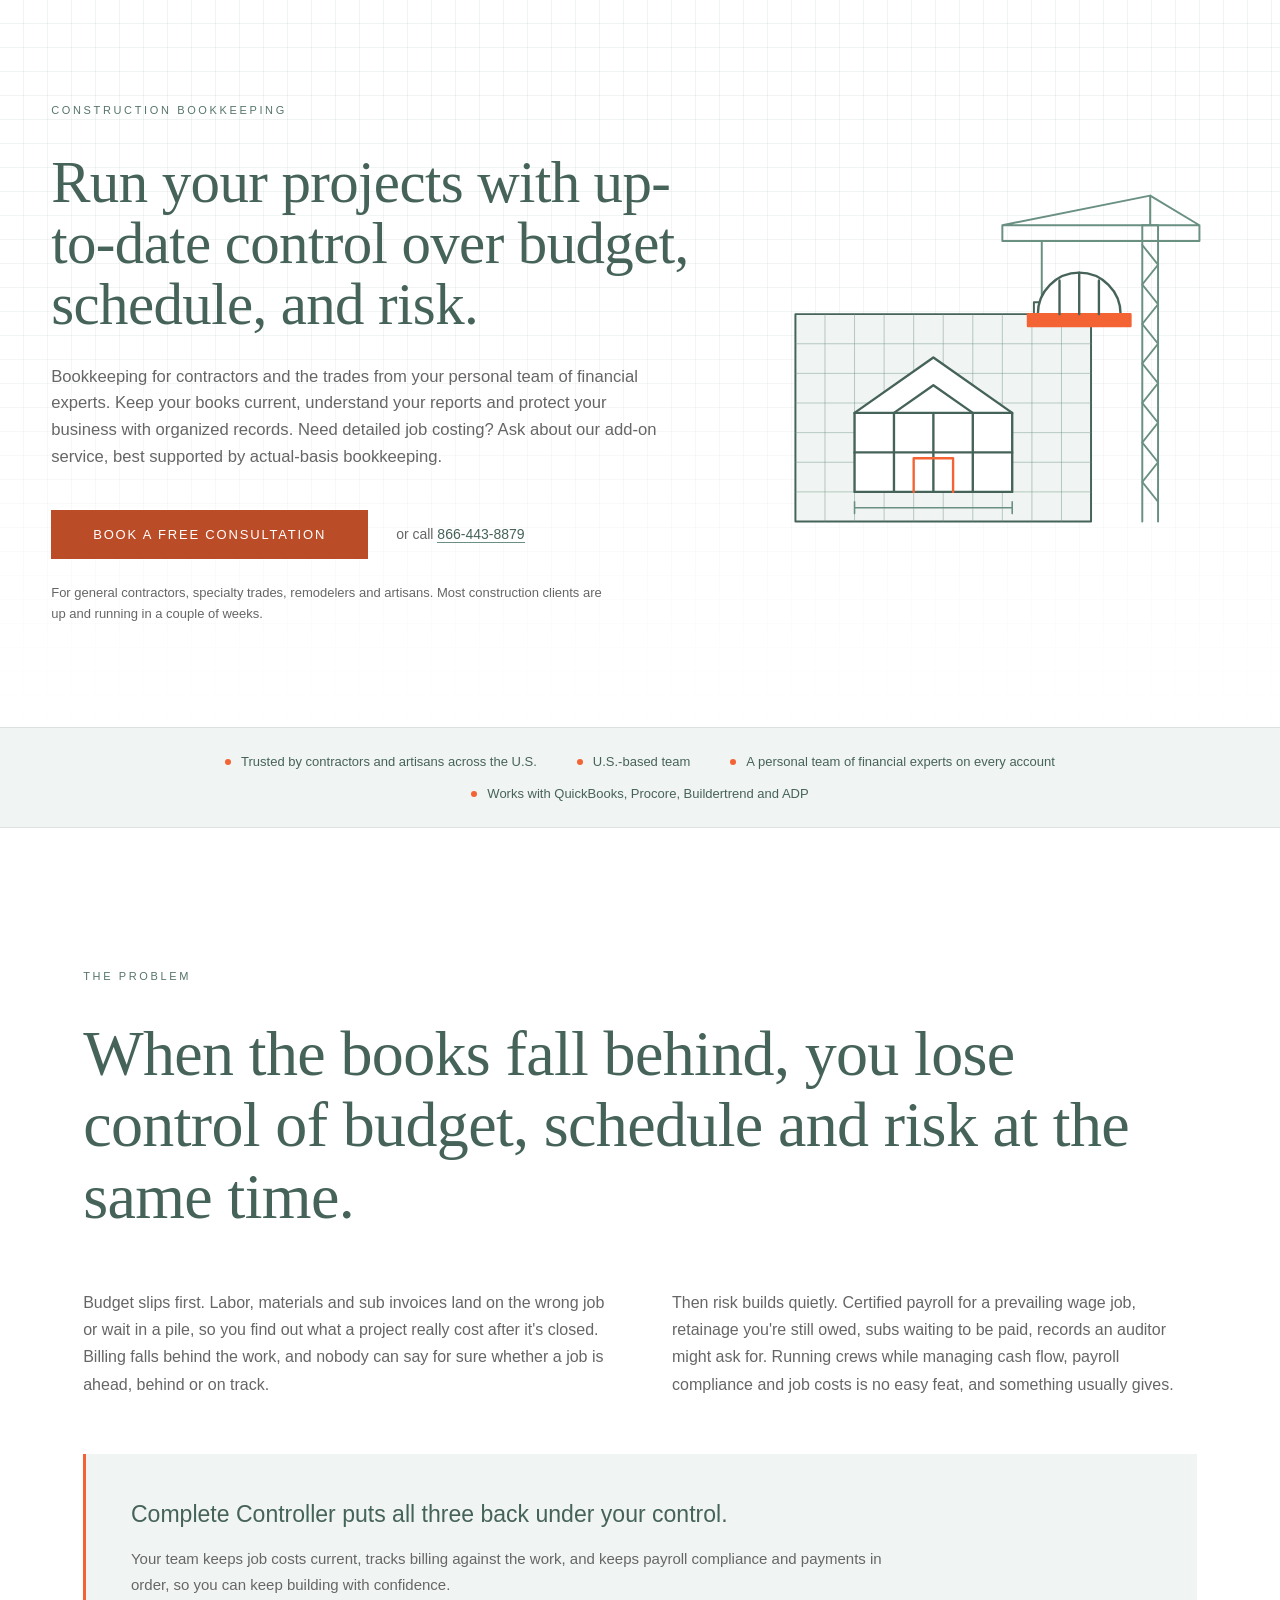
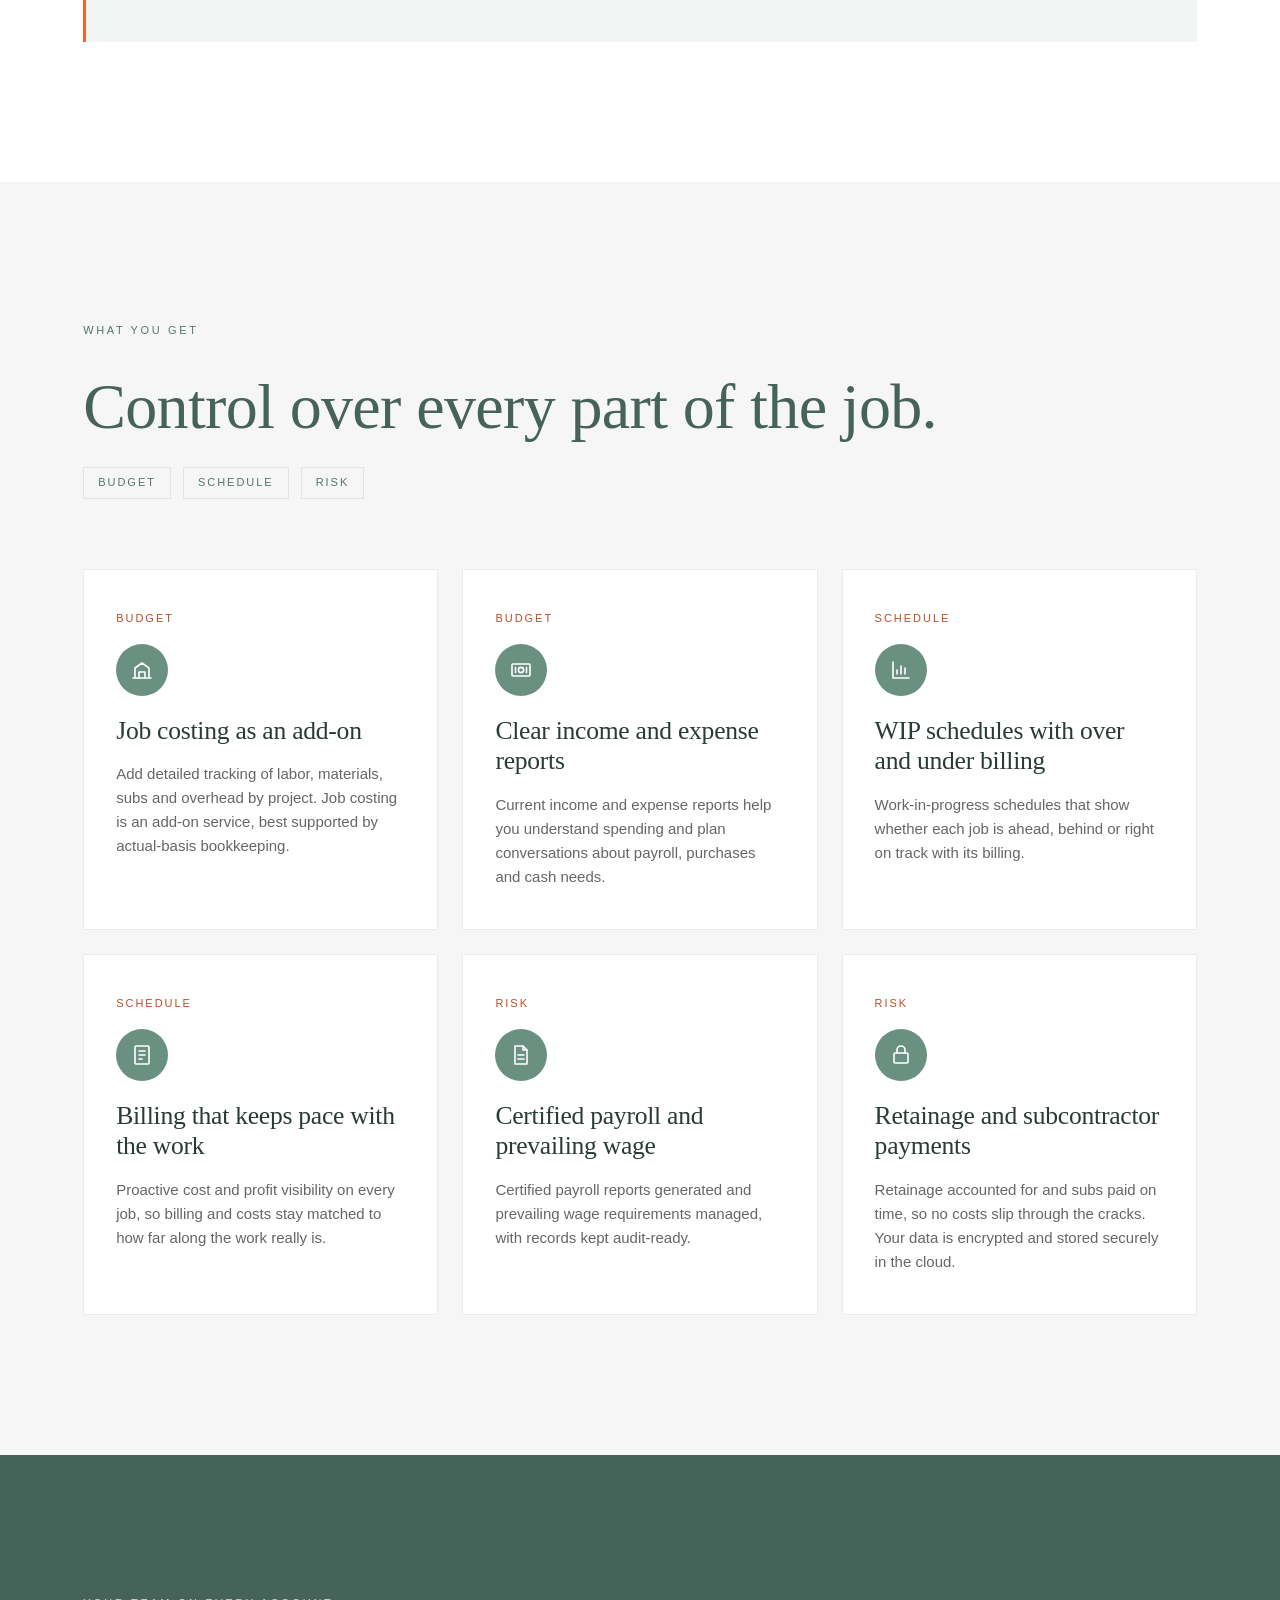
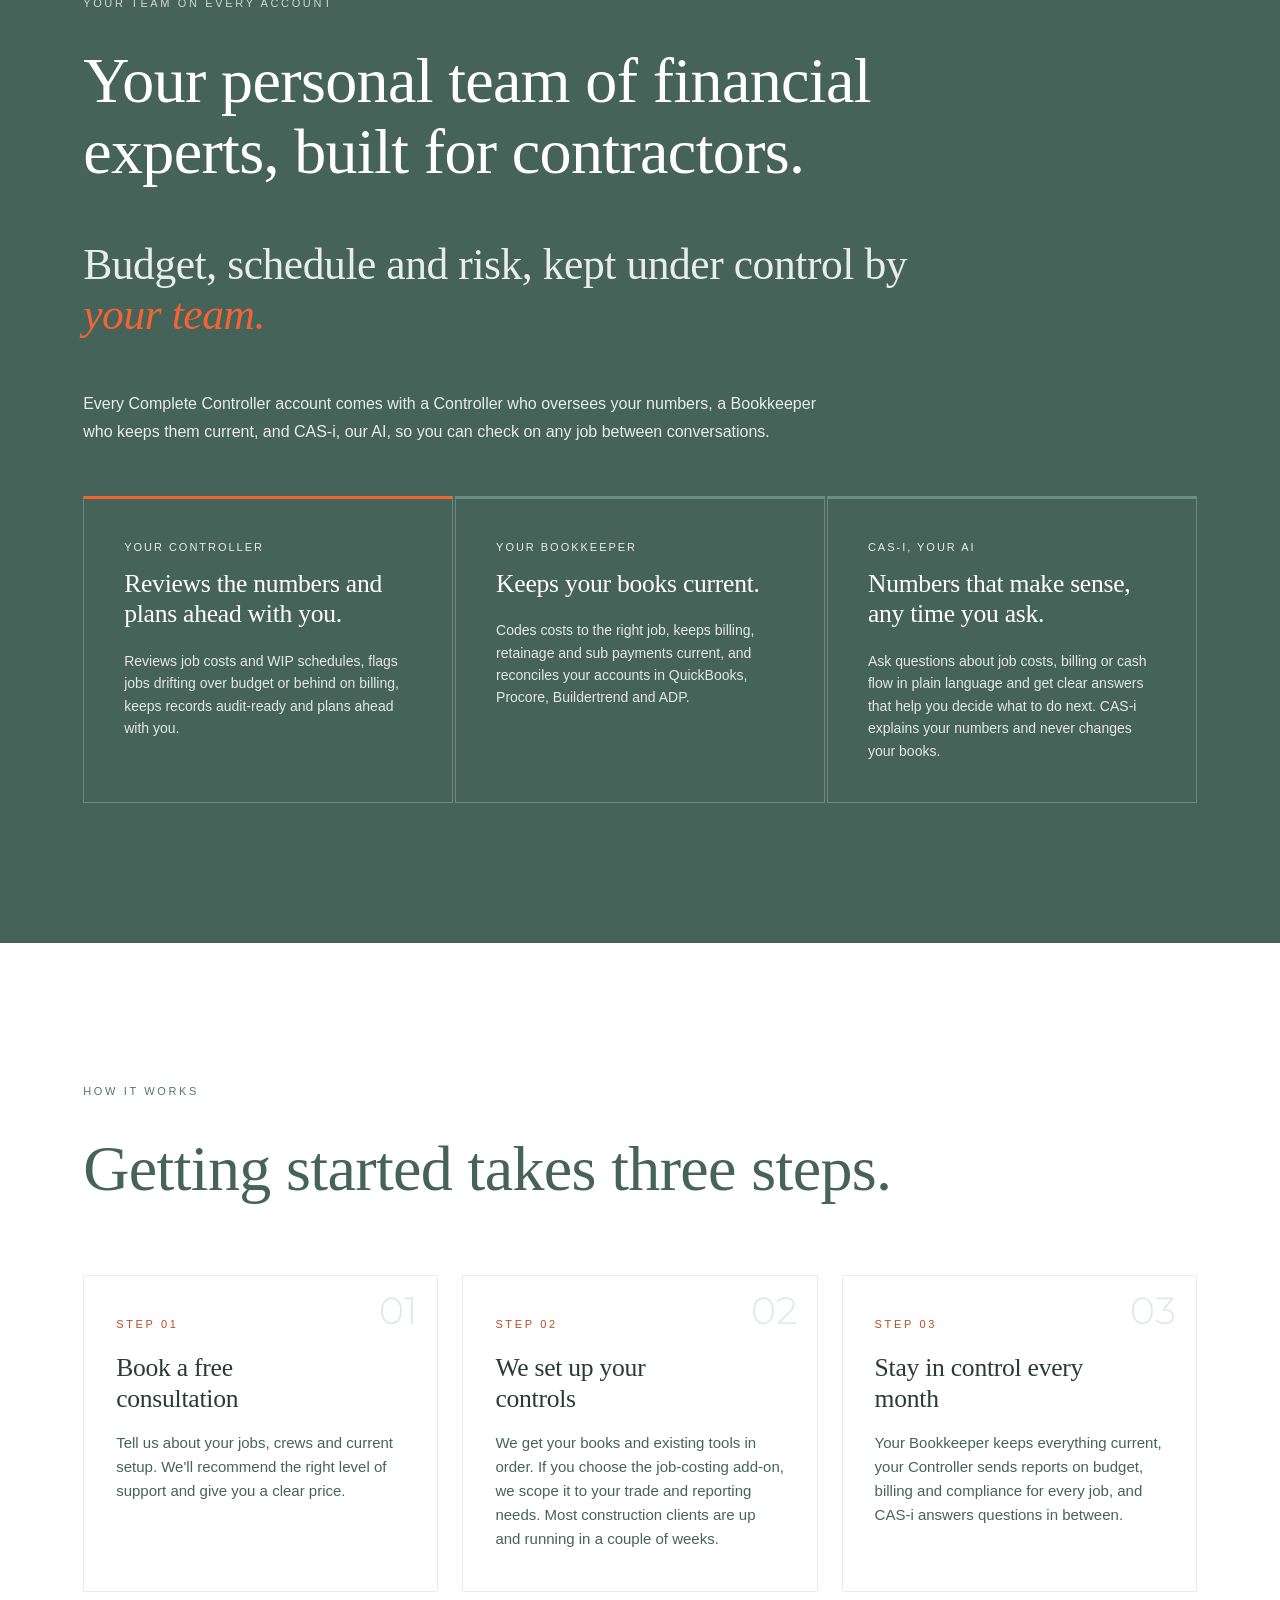
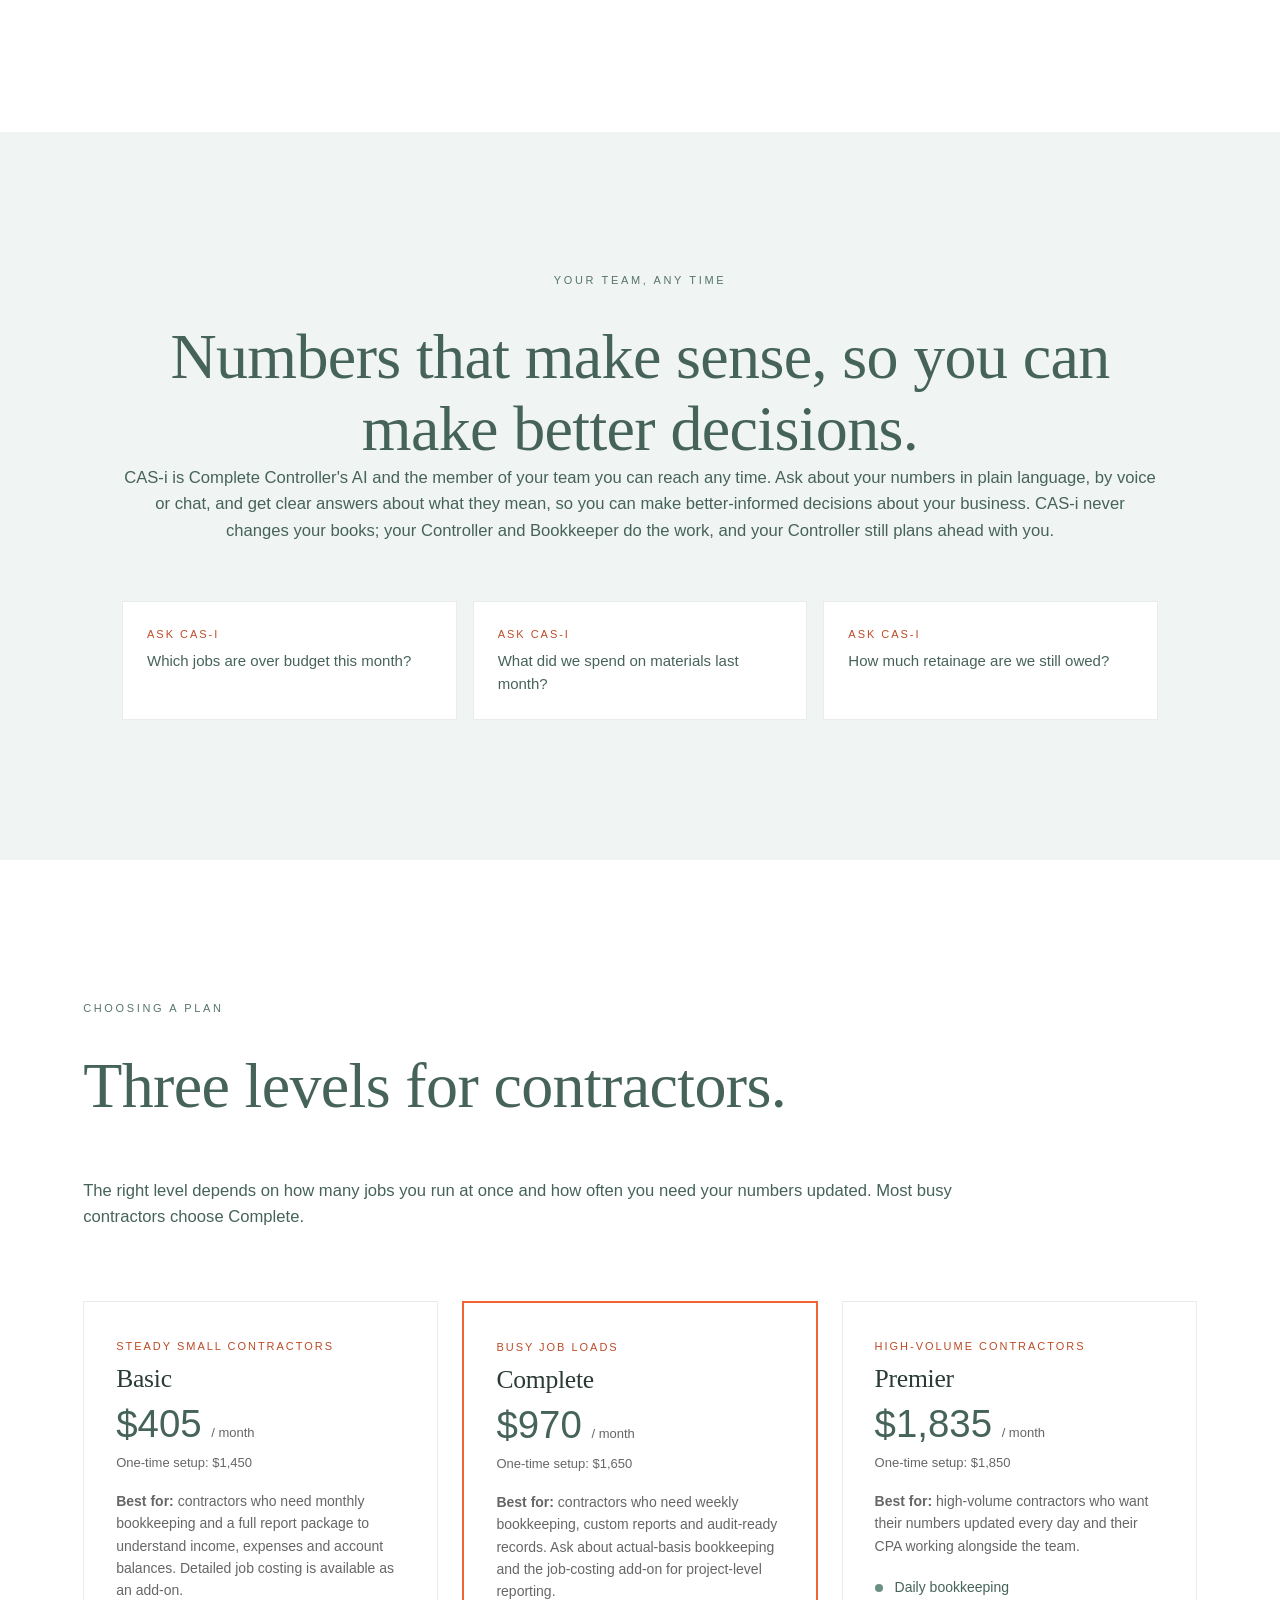
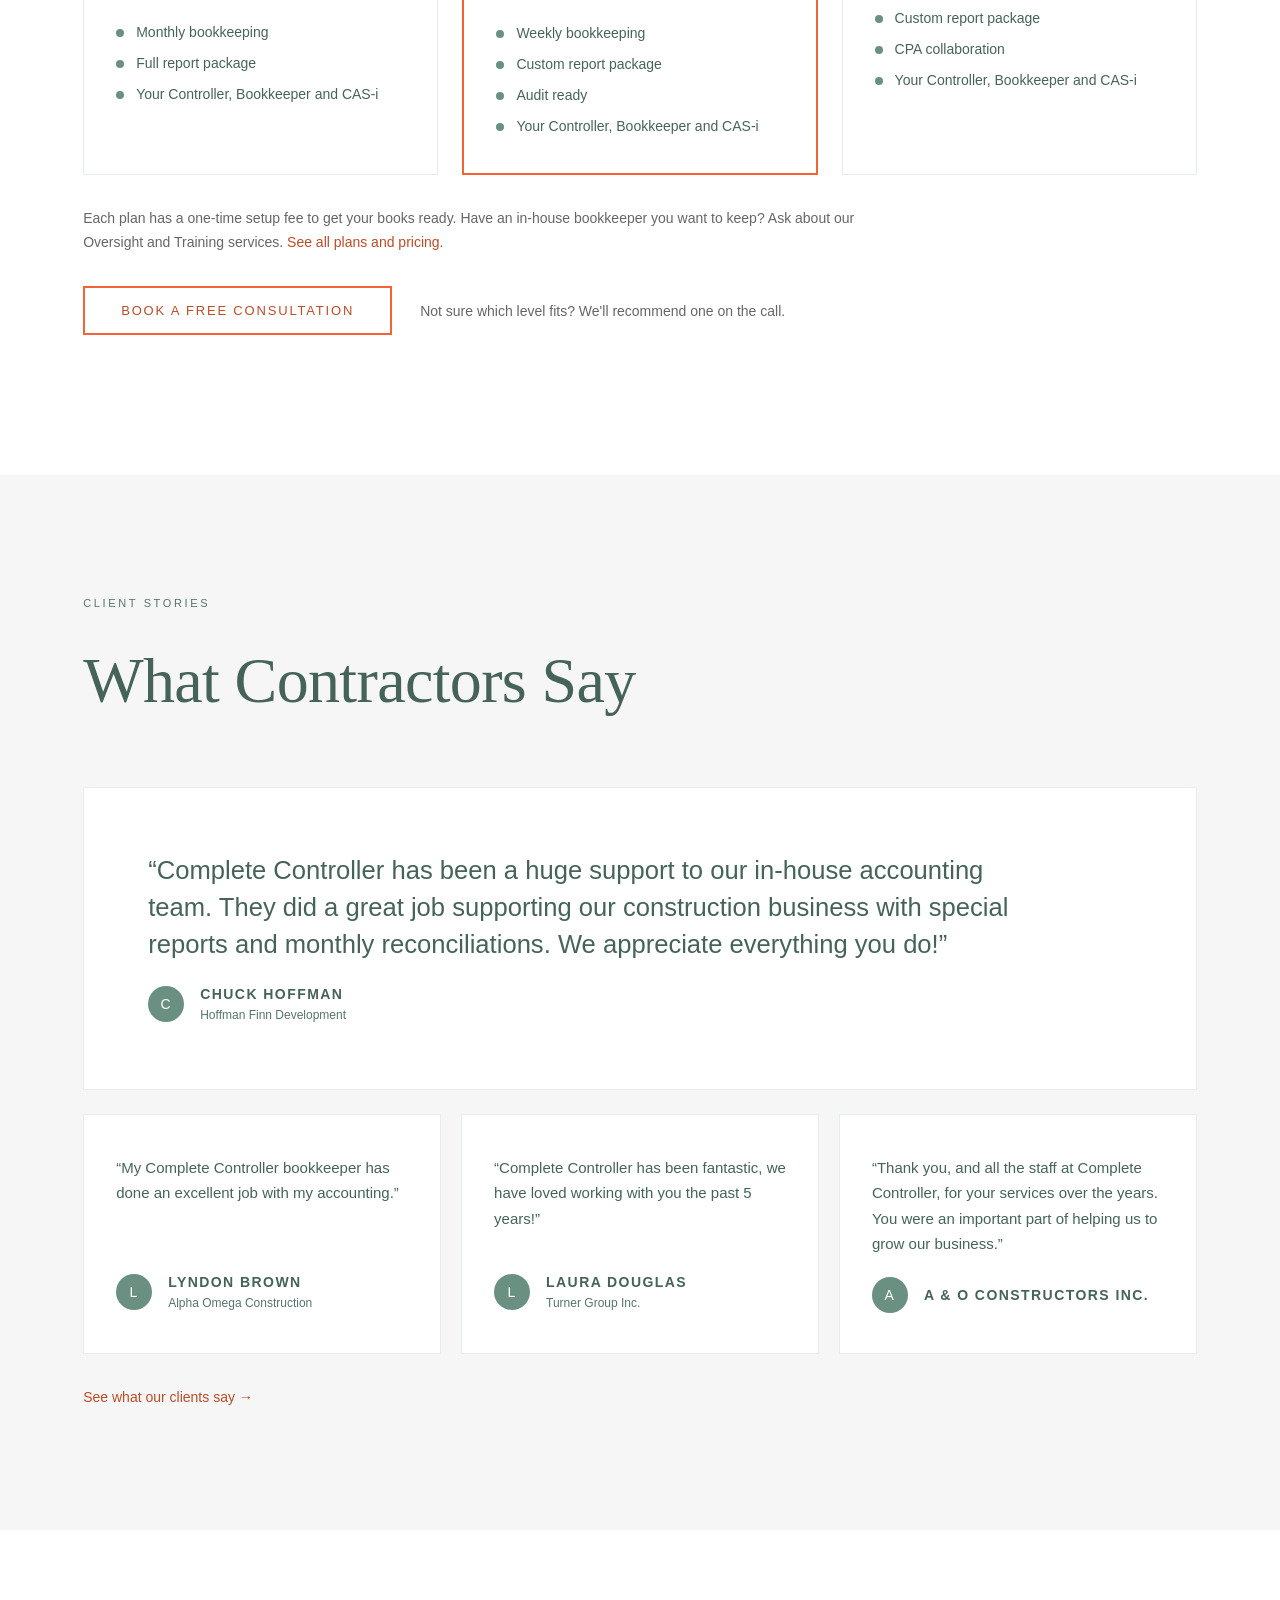
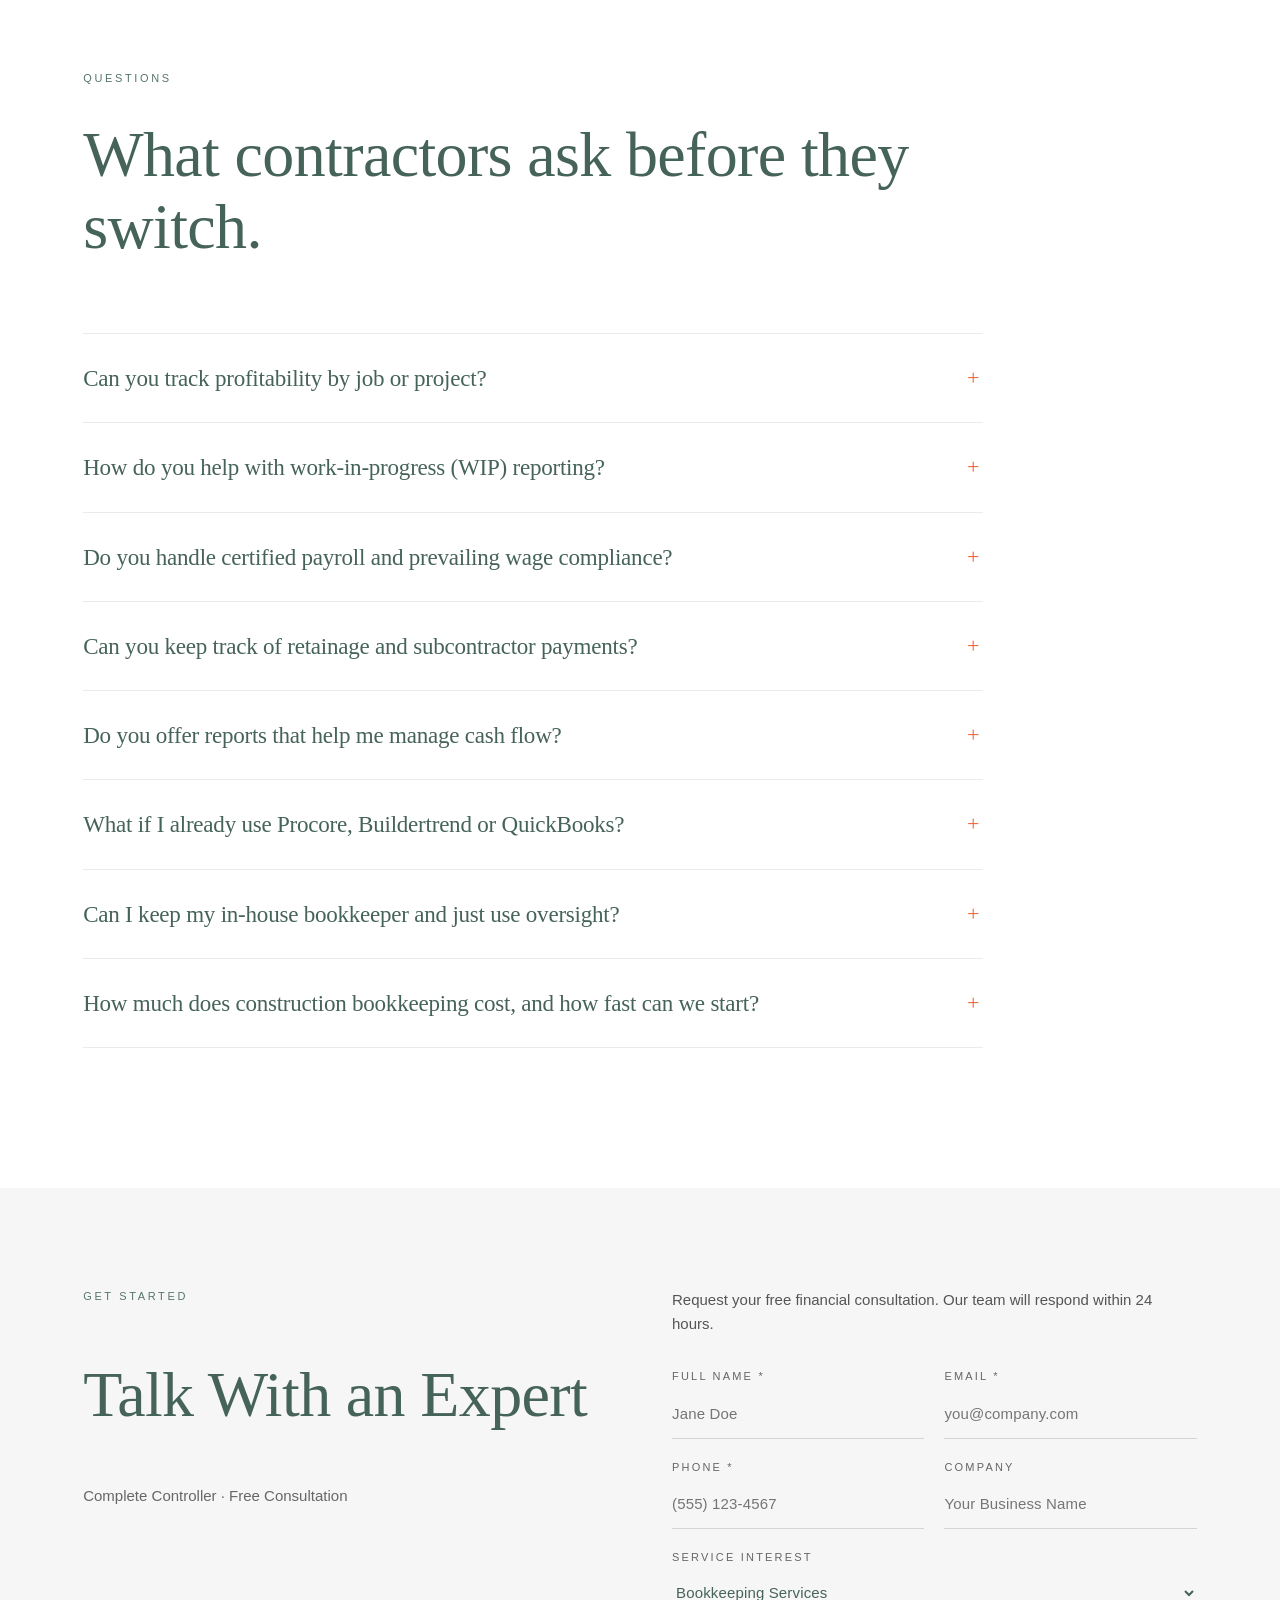
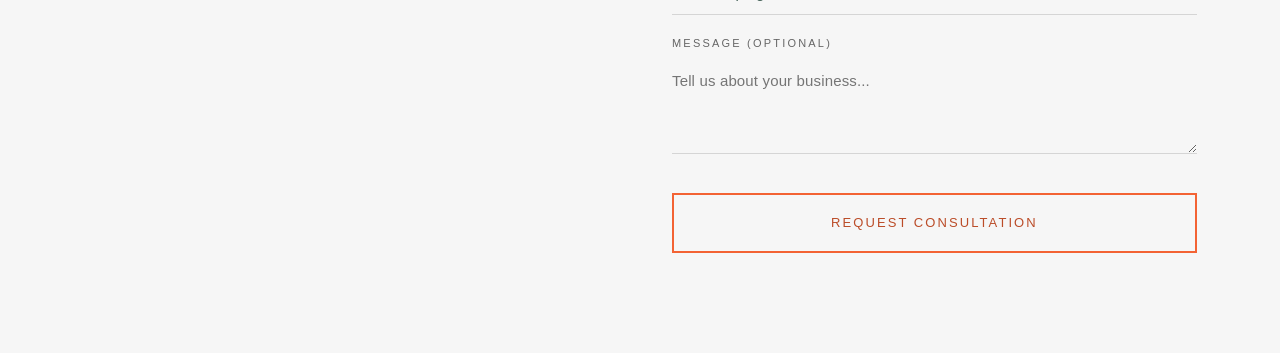
==== html/index.html @ 479eac04 "Add HTML and WordPress delivery options" ====
<!doctype html>
<html lang="en">
<head>
<meta charset="utf-8">
<meta name="viewport" content="width=device-width, initial-scale=1">
<title>Construction | Complete Controller</title>
<meta name="description" content="Complete Controller — Construction.">
<link rel="stylesheet" href="assets/css/page.css">
<style>body{margin:0}</style>
</head>
<body>
<main id="cc-html-cc-landing-construction" class="cc-static-page wp-site-blocks">
<div class="wp-block-group is-layout-flow wp-block-group-is-layout-flow cc-starter-page cc-starter-page--industry cc-starter-page--construction">

<section class="wp-block-group is-layout-flow wp-block-group-is-layout-flow cc-hero-ledger">

<div class="wp-block-group is-layout-flow wp-block-group-is-layout-flow cc-hero-ledger__inner">

<div class="wp-block-group is-layout-flow wp-block-group-is-layout-flow cc-hero-ledger__copy">

<p class="cc-eyebrow">Construction Bookkeeping</p>


<h1 class="wp-block-heading has-h-1-font-size">Run your projects with up-to-date control over budget, schedule, and risk.</h1>


<p class="cc-lead">Bookkeeping for contractors and the trades from your personal team of financial experts. Keep your books current, understand your reports and protect your business with organized records. Need detailed job costing? Ask about our add-on service, best supported by actual-basis bookkeeping.</p>


<div class="wp-block-group is-layout-flow wp-block-group-is-layout-flow cc-hero-ledger__actions">

<div class="wp-block-buttons cc-actions">

<div class="wp-block-button cc-btn"><a class="wp-block-button__link wp-element-button" href="#consultation">Book a free consultation</a></div>

</div>


<p class="cc-hero-ledger__call">or call <a href="tel:+18664438879">866-443-8879</a></p>

</div>


<p class="cc-hero-ledger__trust">For general contractors, specialty trades, remodelers and artisans. Most construction clients are up and running in a couple of weeks.</p>

</div>


<figure class="wp-block-image size-full cc-hero-ledger__art"><img src="assets/images/industry-construction.svg" alt=""/></figure>

</div>

</section>


<section class="wp-block-group is-layout-flow wp-block-group-is-layout-flow cc-ind-trust">

<div class="wp-block-group is-layout-flow wp-block-group-is-layout-flow cc-ind-trust__list">

<p>Trusted by contractors and artisans across the U.S.</p>


<p>U.S.-based team</p>


<p>A personal team of financial experts on every account</p>


<p>Works with QuickBooks, Procore, Buildertrend and ADP</p>

</div>

</section>


<section class="wp-block-group is-layout-flow wp-block-group-is-layout-flow cc-section cc-ind-problem has-white-background-color has-background">

<div class="wp-block-group is-layout-flow wp-block-group-is-layout-flow cc-container">

<p class="cc-eyebrow">The Problem</p>


<h2 class="wp-block-heading has-h-2-font-size">When the books fall behind, you lose control of budget, schedule and risk at the same time.</h2>


<div class="wp-block-group is-layout-flow wp-block-group-is-layout-flow cc-ind-problem__cols">

<p>Budget slips first. Labor, materials and sub invoices land on the wrong job or wait in a pile, so you find out what a project really cost after it&#039;s closed. Billing falls behind the work, and nobody can say for sure whether a job is ahead, behind or on track.</p>


<p>Then risk builds quietly. Certified payroll for a prevailing wage job, retainage you&#039;re still owed, subs waiting to be paid, records an auditor might ask for. Running crews while managing cash flow, payroll compliance and job costs is no easy feat, and something usually gives.</p>

</div>


<div class="wp-block-group is-layout-flow wp-block-group-is-layout-flow cc-ind-callout">

<p class="cc-ind-callout__lead">Complete Controller puts all three back under your control.</p>


<p>Your team keeps job costs current, tracks billing against the work, and keeps payroll compliance and payments in order, so you can keep building with confidence.</p>

</div>

</div>

</section>


<section class="wp-block-group is-layout-flow wp-block-group-is-layout-flow cc-section cc-ind-features has-cc-light-background-color has-background">

<div class="wp-block-group is-layout-flow wp-block-group-is-layout-flow cc-container">

<div class="wp-block-group is-layout-flow wp-block-group-is-layout-flow cc-section-head cc-measure">

<p class="cc-eyebrow">What You Get</p>


<h2 class="wp-block-heading has-h-2-font-size">Control over every part of the job.</h2>


<div class="wp-block-group is-layout-flow wp-block-group-is-layout-flow cc-ind-pillars">

<p>Budget</p>


<p>Schedule</p>


<p>Risk</p>

</div>

</div>


<div class="wp-block-group is-layout-flow wp-block-group-is-layout-flow cc-ind-features__grid">

<div class="wp-block-group is-layout-flow wp-block-group-is-layout-flow cc-card">

<p class="cc-ind-tag">Budget</p>


<span class="cc-card__icon cc-card__icon--round"><svg viewBox="0 0 24 24" aria-hidden="true" focusable="false"><path d="M3 20h18M5 20V10l7-5 7 5v10"/><path d="M9 20v-6h6v6"/></svg></span>


<h3 class="wp-block-heading has-card-sm-font-size">Job costing as an add-on</h3>


<p>Add detailed tracking of labor, materials, subs and overhead by project. Job costing is an add-on service, best supported by actual-basis bookkeeping.</p>

</div>


<div class="wp-block-group is-layout-flow wp-block-group-is-layout-flow cc-card">

<p class="cc-ind-tag">Budget</p>


<span class="cc-card__icon cc-card__icon--round"><svg viewBox="0 0 24 24" aria-hidden="true" focusable="false"><rect x="3" y="6" width="18" height="12" rx="1"/><circle cx="12" cy="12" r="2.6"/><path d="M6.5 9.5v5M17.5 9.5v5"/></svg></span>


<h3 class="wp-block-heading has-card-sm-font-size">Clear income and expense reports</h3>


<p>Current income and expense reports help you understand spending and plan conversations about payroll, purchases and cash needs.</p>

</div>


<div class="wp-block-group is-layout-flow wp-block-group-is-layout-flow cc-card">

<p class="cc-ind-tag">Schedule</p>


<span class="cc-card__icon cc-card__icon--round"><svg viewBox="0 0 24 24" aria-hidden="true" focusable="false"><path d="M4 20V4M4 20h16"/><path d="M8 16v-4M12 16V8M16 16v-6"/></svg></span>


<h3 class="wp-block-heading has-card-sm-font-size">WIP schedules with over and under billing</h3>


<p>Work-in-progress schedules that show whether each job is ahead, behind or right on track with its billing.</p>

</div>


<div class="wp-block-group is-layout-flow wp-block-group-is-layout-flow cc-card">

<p class="cc-ind-tag">Schedule</p>


<span class="cc-card__icon cc-card__icon--round"><svg viewBox="0 0 24 24" aria-hidden="true" focusable="false"><rect x="5" y="3" width="14" height="18" rx="1"/><path d="M9 8h6M9 12h6M9 16h3"/></svg></span>


<h3 class="wp-block-heading has-card-sm-font-size">Billing that keeps pace with the work</h3>


<p>Proactive cost and profit visibility on every job, so billing and costs stay matched to how far along the work really is.</p>

</div>


<div class="wp-block-group is-layout-flow wp-block-group-is-layout-flow cc-card">

<p class="cc-ind-tag">Risk</p>


<span class="cc-card__icon cc-card__icon--round"><svg viewBox="0 0 24 24" aria-hidden="true" focusable="false"><path d="M6 3h8l4 4v14H6z"/><path d="M14 3v4h4M9 12h6M9 16h6"/></svg></span>


<h3 class="wp-block-heading has-card-sm-font-size">Certified payroll and prevailing wage</h3>


<p>Certified payroll reports generated and prevailing wage requirements managed, with records kept audit-ready.</p>

</div>


<div class="wp-block-group is-layout-flow wp-block-group-is-layout-flow cc-card">

<p class="cc-ind-tag">Risk</p>


<span class="cc-card__icon cc-card__icon--round"><svg viewBox="0 0 24 24" aria-hidden="true" focusable="false"><rect x="5" y="10" width="14" height="10" rx="1"/><path d="M8 10V7a4 4 0 0 1 8 0v3"/></svg></span>


<h3 class="wp-block-heading has-card-sm-font-size">Retainage and subcontractor payments</h3>


<p>Retainage accounted for and subs paid on time, so no costs slip through the cracks. Your data is encrypted and stored securely in the cloud.</p>

</div>

</div>

</div>

</section>


<section class="wp-block-group is-layout-flow wp-block-group-is-layout-flow cc-section cc-section--dark cc-ind-team has-cc-dark-background-color has-background">

<div class="wp-block-group is-layout-flow wp-block-group-is-layout-flow cc-container">

<div class="wp-block-group is-layout-flow wp-block-group-is-layout-flow cc-section-head cc-measure">

<p class="cc-eyebrow">Your Team on Every Account</p>


<h2 class="wp-block-heading has-h-2-font-size">Your personal team of financial experts, built for contractors.</h2>

</div>


<p class="cc-ind-statement">Budget, schedule and risk, kept under control by <em class="cc-accent">your team.</em></p>


<p class="cc-ind-team__intro">Every Complete Controller account comes with a Controller who oversees your numbers, a Bookkeeper who keeps them current, and CAS-i, our AI, so you can check on any job between conversations.</p>


<div class="wp-block-group is-layout-flow wp-block-group-is-layout-flow cc-ind-tiles cc-grid--hairline">

<div class="wp-block-group is-layout-flow wp-block-group-is-layout-flow cc-tile">

<p class="cc-tile__meta">Your Controller</p>


<h3 class="wp-block-heading has-card-sm-font-size">Reviews the numbers and plans ahead with you.</h3>


<p>Reviews job costs and WIP schedules, flags jobs drifting over budget or behind on billing, keeps records audit-ready and plans ahead with you.</p>

</div>


<div class="wp-block-group is-layout-flow wp-block-group-is-layout-flow cc-tile">

<p class="cc-tile__meta">Your Bookkeeper</p>


<h3 class="wp-block-heading has-card-sm-font-size">Keeps your books current.</h3>


<p>Codes costs to the right job, keeps billing, retainage and sub payments current, and reconciles your accounts in QuickBooks, Procore, Buildertrend and ADP.</p>

</div>


<div class="wp-block-group is-layout-flow wp-block-group-is-layout-flow cc-tile">

<p class="cc-tile__meta">CAS-i, Your AI</p>


<h3 class="wp-block-heading has-card-sm-font-size">Numbers that make sense, any time you ask.</h3>


<p>Ask questions about job costs, billing or cash flow in plain language and get clear answers that help you decide what to do next. CAS-i explains your numbers and never changes your books.</p>

</div>

</div>

</div>

</section>


<section class="wp-block-group is-layout-flow wp-block-group-is-layout-flow cc-section cc-how has-white-background-color has-background">

<div class="wp-block-group is-layout-flow wp-block-group-is-layout-flow cc-container">

<div class="wp-block-group is-layout-flow wp-block-group-is-layout-flow cc-section-head cc-measure">

<p class="cc-eyebrow">How It Works</p>


<h2 class="wp-block-heading has-h-2-font-size">Getting started takes three steps.</h2>

</div>


<div class="wp-block-group is-layout-flow wp-block-group-is-layout-flow cc-grid cc-grid--3">

<div class="wp-block-group is-layout-flow wp-block-group-is-layout-flow cc-step">

<p class="cc-step__num" aria-hidden="true">01</p>


<p class="cc-step__label">Step 01</p>


<h3 class="wp-block-heading has-card-sm-font-size">Book a free consultation</h3>


<p>Tell us about your jobs, crews and current setup. We&#039;ll recommend the right level of support and give you a clear price.</p>

</div>


<div class="wp-block-group is-layout-flow wp-block-group-is-layout-flow cc-step">

<p class="cc-step__num" aria-hidden="true">02</p>


<p class="cc-step__label">Step 02</p>


<h3 class="wp-block-heading has-card-sm-font-size">We set up your controls</h3>


<p>We get your books and existing tools in order. If you choose the job-costing add-on, we scope it to your trade and reporting needs. Most construction clients are up and running in a couple of weeks.</p>

</div>


<div class="wp-block-group is-layout-flow wp-block-group-is-layout-flow cc-step">

<p class="cc-step__num" aria-hidden="true">03</p>


<p class="cc-step__label">Step 03</p>


<h3 class="wp-block-heading has-card-sm-font-size">Stay in control every month</h3>


<p>Your Bookkeeper keeps everything current, your Controller sends reports on budget, billing and compliance for every job, and CAS-i answers questions in between.</p>

</div>

</div>

</div>

</section>


<section class="wp-block-group is-layout-flow wp-block-group-is-layout-flow cc-section cc-ind-casi has-cc-tint-background-color has-background">

<div class="wp-block-group is-layout-flow wp-block-group-is-layout-flow cc-container cc-center cc-measure--wide">

<p class="cc-eyebrow">Your Team, Any Time</p>


<h2 class="wp-block-heading has-h-2-font-size">Numbers that make sense, so you can make better decisions.</h2>


<p class="cc-lead">CAS-i is Complete Controller&#039;s AI and the member of your team you can reach any time. Ask about your numbers in plain language, by voice or chat, and get clear answers about what they mean, so you can make better-informed decisions about your business. CAS-i never changes your books; your Controller and Bookkeeper do the work, and your Controller still plans ahead with you.</p>


<div class="wp-block-group is-layout-flow wp-block-group-is-layout-flow cc-ind-casi__asks">

<div class="wp-block-group is-layout-flow wp-block-group-is-layout-flow cc-ind-ask">

<p class="cc-ind-ask__label">Ask CAS-i</p>


<p>Which jobs are over budget this month?</p>

</div>


<div class="wp-block-group is-layout-flow wp-block-group-is-layout-flow cc-ind-ask">

<p class="cc-ind-ask__label">Ask CAS-i</p>


<p>What did we spend on materials last month?</p>

</div>


<div class="wp-block-group is-layout-flow wp-block-group-is-layout-flow cc-ind-ask">

<p class="cc-ind-ask__label">Ask CAS-i</p>


<p>How much retainage are we still owed?</p>

</div>

</div>

</div>

</section>


<section id="plans" class="wp-block-group is-layout-flow wp-block-group-is-layout-flow cc-section cc-ind-plans-section has-white-background-color has-background">

<div class="wp-block-group is-layout-flow wp-block-group-is-layout-flow cc-container">

<div class="wp-block-group is-layout-flow wp-block-group-is-layout-flow cc-section-head cc-measure">

<p class="cc-eyebrow">Choosing a Plan</p>


<h2 class="wp-block-heading has-h-2-font-size">Three levels for contractors.</h2>


<p class="cc-lead">The right level depends on how many jobs you run at once and how often you need your numbers updated. Most busy contractors choose Complete.</p>

</div>


<div class="wp-block-group is-layout-flow wp-block-group-is-layout-flow cc-ind-plans">

<div class="wp-block-group is-layout-flow wp-block-group-is-layout-flow cc-ind-plan">

<p class="cc-ind-tag">Steady small contractors</p>


<h3 class="wp-block-heading has-card-sm-font-size">Basic</h3>


<p class="cc-ind-plan__price">$405<small> / month</small></p>


<p class="cc-ind-plan__setup">One-time setup: $1,450</p>


<p class="cc-ind-plan__fit"><strong>Best for:</strong> contractors who need monthly bookkeeping and a full report package to understand income, expenses and account balances. Detailed job costing is available as an add-on.</p>


<ul class="wp-block-list">

<li>Monthly bookkeeping</li>


<li>Full report package</li>


<li>Your Controller, Bookkeeper and CAS-i</li>

</ul>

</div>


<div class="wp-block-group is-layout-flow wp-block-group-is-layout-flow cc-ind-plan cc-ind-plan--pick">

<p class="cc-ind-tag">Busy job loads</p>


<h3 class="wp-block-heading has-card-sm-font-size">Complete</h3>


<p class="cc-ind-plan__price">$970<small> / month</small></p>


<p class="cc-ind-plan__setup">One-time setup: $1,650</p>


<p class="cc-ind-plan__fit"><strong>Best for:</strong> contractors who need weekly bookkeeping, custom reports and audit-ready records. Ask about actual-basis bookkeeping and the job-costing add-on for project-level reporting.</p>


<ul class="wp-block-list">

<li>Weekly bookkeeping</li>


<li>Custom report package</li>


<li>Audit ready</li>


<li>Your Controller, Bookkeeper and CAS-i</li>

</ul>

</div>


<div class="wp-block-group is-layout-flow wp-block-group-is-layout-flow cc-ind-plan">

<p class="cc-ind-tag">High-volume contractors</p>


<h3 class="wp-block-heading has-card-sm-font-size">Premier</h3>


<p class="cc-ind-plan__price">$1,835<small> / month</small></p>


<p class="cc-ind-plan__setup">One-time setup: $1,850</p>


<p class="cc-ind-plan__fit"><strong>Best for:</strong> high-volume contractors who want their numbers updated every day and their CPA working alongside the team.</p>


<ul class="wp-block-list">

<li>Daily bookkeeping</li>


<li>Custom report package</li>


<li>CPA collaboration</li>


<li>Your Controller, Bookkeeper and CAS-i</li>

</ul>

</div>

</div>


<p class="cc-ind-plan-note">Each plan has a one-time setup fee to get your books ready. Have an in-house bookkeeper you want to keep? Ask about our Oversight and Training services. <a href="https://www.completecontroller.com/pricing-sign-up/">See all plans and pricing</a>.</p>


<div class="wp-block-group is-layout-flow wp-block-group-is-layout-flow cc-ind-plan-cta">

<div class="wp-block-buttons cc-actions">

<div class="wp-block-button cc-btn cc-btn--outline"><a class="wp-block-button__link wp-element-button" href="#consultation">Book a free consultation</a></div>

</div>


<p>Not sure which level fits? We&#039;ll recommend one on the call.</p>

</div>

</div>

</section>


<section class="wp-block-group is-layout-flow wp-block-group-is-layout-flow cc-section cc-section--tight cc-ind-quotes has-cc-light-background-color has-background">

<div class="wp-block-group is-layout-flow wp-block-group-is-layout-flow cc-container">

<div class="wp-block-group is-layout-flow wp-block-group-is-layout-flow cc-section-head cc-measure">

<p class="cc-eyebrow">Client Stories</p>


<h2 class="wp-block-heading has-h-2-font-size">What Contractors Say</h2>

</div>


<div class="wp-block-group is-layout-flow wp-block-group-is-layout-flow cc-quote cc-quote--featured">

<p class="cc-quote__text">“Complete Controller has been a huge support to our in-house accounting team. They did a great job supporting our construction business with special reports and monthly reconciliations. We appreciate everything you do!”</p>


<p class="cc-quote__author"><span class="cc-quote__avatar" aria-hidden="true">C</span><span><strong>Chuck Hoffman</strong><small>Hoffman Finn Development</small></span></p>

</div>


<div class="wp-block-group is-layout-flow wp-block-group-is-layout-flow cc-grid cc-grid--quotes">

<div class="wp-block-group is-layout-flow wp-block-group-is-layout-flow cc-quote">

<p class="cc-quote__text">“My Complete Controller bookkeeper has done an excellent job with my accounting.”</p>


<p class="cc-quote__author"><span class="cc-quote__avatar" aria-hidden="true">L</span><span><strong>Lyndon Brown</strong><small>Alpha Omega Construction</small></span></p>

</div>


<div class="wp-block-group is-layout-flow wp-block-group-is-layout-flow cc-quote">

<p class="cc-quote__text">“Complete Controller has been fantastic, we have loved working with you the past 5 years!”</p>


<p class="cc-quote__author"><span class="cc-quote__avatar" aria-hidden="true">L</span><span><strong>Laura Douglas</strong><small>Turner Group Inc.</small></span></p>

</div>


<div class="wp-block-group is-layout-flow wp-block-group-is-layout-flow cc-quote">

<p class="cc-quote__text">“Thank you, and all the staff at Complete Controller, for your services over the years. You were an important part of helping us to grow our business.”</p>


<p class="cc-quote__author"><span class="cc-quote__avatar" aria-hidden="true">A</span><span><strong>A &amp; O Constructors Inc.</strong></span></p>

</div>

</div>


<p class="cc-ind-plan-note"><a href="https://www.completecontroller.com/reputation-clients/">See what our clients say →</a></p>

</div>

</section>


<section class="wp-block-group is-layout-flow wp-block-group-is-layout-flow cc-section cc-ind-faq has-white-background-color has-background">

<div class="wp-block-group is-layout-flow wp-block-group-is-layout-flow cc-container">

<div class="wp-block-group is-layout-flow wp-block-group-is-layout-flow cc-measure">

<div class="wp-block-group is-layout-flow wp-block-group-is-layout-flow cc-section-head cc-measure">

<p class="cc-eyebrow">Questions</p>


<h2 class="wp-block-heading has-h-2-font-size">What contractors ask before they switch.</h2>

</div>


<div class="wp-block-group is-layout-flow wp-block-group-is-layout-flow cc-faq">

<details class="wp-block-details cc-faq__item"><summary>Can you track profitability by job or project?</summary>

<p>Yes. Detailed job costing is available as an add-on, best supported by actual-basis bookkeeping. We scope labor, materials, subs and overhead tracking to your projects and quote it separately from base bookkeeping.</p>

</details>


<details class="wp-block-details cc-faq__item"><summary>How do you help with work-in-progress (WIP) reporting?</summary>

<p>We create WIP schedules that track over and under billing, so you can see whether each job is ahead, behind or right on track.</p>

</details>


<details class="wp-block-details cc-faq__item"><summary>Do you handle certified payroll and prevailing wage compliance?</summary>

<p>Yes. We generate certified payroll reports, manage prevailing wage requirements and keep your records audit-ready.</p>

</details>


<details class="wp-block-details cc-faq__item"><summary>Can you keep track of retainage and subcontractor payments?</summary>

<p>Yes. We make sure retainage is accounted for, subs are paid on time and no costs slip through the cracks.</p>

</details>


<details class="wp-block-details cc-faq__item"><summary>Do you offer reports that help me manage cash flow?</summary>

<p>Yes. Your income and expense reports give you current financial information to discuss with your Controller when planning cash needs.</p>

</details>


<details class="wp-block-details cc-faq__item"><summary>What if I already use Procore, Buildertrend or QuickBooks?</summary>

<p>That works. We work with all three, plus ADP, so your financial data stays in step with the systems you already use.</p>

</details>


<details class="wp-block-details cc-faq__item"><summary>Can I keep my in-house bookkeeper and just use oversight?</summary>

<p>Yes. Many construction companies use our Oversight and Training services. We review your QuickBooks, catch errors and give you year-end clarity.</p>

</details>


<details class="wp-block-details cc-faq__item"><summary>How much does construction bookkeeping cost, and how fast can we start?</summary>

<p>Most contractors fit Basic at $405 a month or Complete at $970 a month, plus a one-time setup fee. Most construction clients are up and running in a couple of weeks.</p>

</details>

</div>

</div>

</div>

</section>


<section id="consultation" class="wp-block-group is-layout-flow wp-block-group-is-layout-flow cc-section cc-consultation has-cc-light-background-color has-background">
	
	<div class="wp-block-group is-layout-flow wp-block-group-is-layout-flow cc-container">
		
		<div class="wp-block-group is-layout-flow wp-block-group-is-layout-flow cc-grid cc-grid--prose cc-reveal">

			
			<div class="wp-block-group">
				
				<p class="cc-eyebrow">Get Started</p>
				

				
				<h2 class="wp-block-heading has-h-2-font-size">Talk With an Expert</h2>
				

				
				<p class="cc-body" style="margin-top:32px">Complete Controller · Free Consultation</p>
				
			</div>
			

			
			<div class="wp-block-group is-layout-flow wp-block-group-is-layout-flow cc-form">
				
				<p class="cc-body">Request your free financial consultation. Our team will respond within 24 hours.</p>
				

				
				<form class="cc-consultation-form" data-cc-consultation novalidate>
					<div class="cc-form-response" role="status" aria-live="polite" hidden></div>
					<div class="cc-form-row">
						<label><span>Full name *</span><input type="text" name="name" placeholder="Jane Doe" autocomplete="name" required></label>
						<label><span>Email *</span><input type="email" name="email" placeholder="you@company.com" autocomplete="email" required></label>
					</div>
					<div class="cc-form-row">
						<label><span>Phone *</span><input type="tel" name="phone" placeholder="(555) 123-4567" autocomplete="tel" required></label>
						<label><span>Company</span><input type="text" name="company" placeholder="Your Business Name" autocomplete="organization"></label>
					</div>
					<label><span>Service interest</span><select name="serviceType"><option>Bookkeeping Services</option><option>Document Storage</option><option>Worker's Comp Insurance</option><option>Payroll Services</option><option>Turnkey CAS department</option></select></label>
					<label><span>Message (optional)</span><textarea name="message" rows="3" placeholder="Tell us about your business..."></textarea></label>
					<button type="submit">Request Consultation</button>
				</form>
				
			</div>
			

		</div>
		
	</div>
	
</section>


<script type="application/ld+json">{"@context":"https://schema.org","@type":"FAQPage","mainEntity":[{"@type":"Question","name":"Can you track profitability by job or project?","acceptedAnswer":{"@type":"Answer","text":"Yes. Detailed job costing is available as an add-on, best supported by actual-basis bookkeeping. We scope labor, materials, subs and overhead tracking to your projects and quote it separately from base bookkeeping."}},{"@type":"Question","name":"How do you help with work-in-progress (WIP) reporting?","acceptedAnswer":{"@type":"Answer","text":"We create WIP schedules that track over and under billing, so you can see whether each job is ahead, behind or right on track."}},{"@type":"Question","name":"Do you handle certified payroll and prevailing wage compliance?","acceptedAnswer":{"@type":"Answer","text":"Yes. We generate certified payroll reports, manage prevailing wage requirements and keep your records audit-ready."}},{"@type":"Question","name":"Can you keep track of retainage and subcontractor payments?","acceptedAnswer":{"@type":"Answer","text":"Yes. We make sure retainage is accounted for, subs are paid on time and no costs slip through the cracks."}},{"@type":"Question","name":"Do you offer reports that help me manage cash flow?","acceptedAnswer":{"@type":"Answer","text":"Yes. Your income and expense reports give you current financial information to discuss with your Controller when planning cash needs."}},{"@type":"Question","name":"What if I already use Procore, Buildertrend or QuickBooks?","acceptedAnswer":{"@type":"Answer","text":"That works. We work with all three, plus ADP, so your financial data stays in step with the systems you already use."}},{"@type":"Question","name":"Can I keep my in-house bookkeeper and just use oversight?","acceptedAnswer":{"@type":"Answer","text":"Yes. Many construction companies use our Oversight and Training services. We review your QuickBooks, catch errors and give you year-end clarity."}},{"@type":"Question","name":"How much does construction bookkeeping cost, and how fast can we start?","acceptedAnswer":{"@type":"Answer","text":"Most contractors fit Basic at $405 a month or Complete at $970 a month, plus a one-time setup fee. Most construction clients are up and running in a couple of weeks."}}]}</script>

</div>
</main>
<script src="assets/js/page.js" defer></script>
</body>
</html>
---- html/assets/css/page.css ----
#cc-html-cc-landing-construction :where(.is-layout-flow) > * { margin-block-start:0; margin-block-end:0; }
/* WordPress global styles reset the browser's default body margin. */
#cc-html-cc-landing-construction { margin: 0; }
#cc-html-cc-landing-construction *,
#cc-html-cc-landing-construction *::before,
#cc-html-cc-landing-construction *::after { box-sizing: border-box; }
@font-face{font-family:"Montserrat";font-weight:100 900;font-style:normal;font-display:swap;src:url("../fonts/montserrat-var.woff2") format("woff2")}
@font-face{font-family:"Cormorant Garamond";font-weight:300 700;font-style:normal;font-display:swap;src:url("../fonts/cormorant-var.woff2") format("woff2")}
@font-face{font-family:"Cormorant Garamond";font-weight:300 700;font-style:italic;font-display:swap;src:url("../fonts/cormorant-var-italic.woff2") format("woff2")}
#cc-html-cc-landing-construction {
--wp--preset--color--white: #ffffff;
--wp--preset--color--cc-light: #f6f6f6;
--wp--preset--color--cc-tint: #f0f4f2;
--wp--preset--color--cc-dark: #466359;
--wp--preset--color--cc-deep: #2a3b35;
--wp--preset--color--cc-sage: #6a9082;
--wp--preset--color--cc-sage-ada: #567569;
--wp--preset--color--cc-orange: #f36334;
--wp--preset--color--cc-orange-ada: #bb4c28;
--wp--preset--color--cc-muted: #666666;
--wp--preset--color--cc-faint: #767676;
--wp--preset--color--cc-hairline: #e5e7eb;
--wp--preset--font-size--eyebrow: 11px;
--wp--preset--font-size--btn-sm: 12px;
--wp--preset--font-size--btn: 13px;
--wp--preset--font-size--body: 15px;
--wp--preset--font-size--body-lg: clamp(14px, 1.1vw, 17px);
--wp--preset--font-size--lead: clamp(16px, 1.3vw, 18.72px);
--wp--preset--font-size--quote: clamp(24px, 2.22vw, 32px);
--wp--preset--font-size--card-sm: 22px;
--wp--preset--font-size--card: clamp(20px, 1.8vw, 26px);
--wp--preset--font-size--h2-feature: clamp(32px, 3.05vw, 44px);
--wp--preset--font-size--h2: clamp(32px, 4.5vw, 56px);
--wp--preset--font-size--h2-lg: clamp(36px, 4.45vw, 64px);
--wp--preset--font-size--h1: clamp(36px, 5.5vw, 80px);
--wp--preset--font-size--display: clamp(36px, 7vw, 96px);
--wp--preset--font-family--montserrat: Montserrat, "Helvetica Neue", Helvetica, Arial, sans-serif;
--wp--preset--font-family--cormorant: "Cormorant Garamond", "Times New Roman", Georgia, serif;
--wp--preset--font-family--helvetica: "Helvetica Neue", Helvetica, Arial, sans-serif;
--wp--preset--spacing--10: 2px;
--wp--preset--spacing--20: 4px;
--wp--preset--spacing--30: 8px;
--wp--preset--spacing--40: 12px;
--wp--preset--spacing--50: 16px;
--wp--preset--spacing--60: 20px;
--wp--preset--spacing--70: 24px;
--wp--preset--spacing--80: 32px;
--wp--preset--spacing--90: 40px;
--wp--preset--spacing--100: 48px;
--wp--preset--spacing--110: 56px;
--wp--preset--spacing--120: 64px;
--wp--preset--spacing--130: clamp(48px, 5.5vw, 80px);
--wp--preset--spacing--140: clamp(64px, 8.3vw, 120px);
--wp--preset--spacing--150: clamp(72px, 9.7vw, 140px);
}
#cc-html-cc-landing-construction .has-white-color {color:var(--wp--preset--color--white) !important}
#cc-html-cc-landing-construction .has-white-background-color {background-color:var(--wp--preset--color--white) !important}
#cc-html-cc-landing-construction .has-cc-light-color {color:var(--wp--preset--color--cc-light) !important}
#cc-html-cc-landing-construction .has-cc-light-background-color {background-color:var(--wp--preset--color--cc-light) !important}
#cc-html-cc-landing-construction .has-cc-tint-color {color:var(--wp--preset--color--cc-tint) !important}
#cc-html-cc-landing-construction .has-cc-tint-background-color {background-color:var(--wp--preset--color--cc-tint) !important}
#cc-html-cc-landing-construction .has-cc-dark-color {color:var(--wp--preset--color--cc-dark) !important}
#cc-html-cc-landing-construction .has-cc-dark-background-color {background-color:var(--wp--preset--color--cc-dark) !important}
#cc-html-cc-landing-construction .has-cc-deep-color {color:var(--wp--preset--color--cc-deep) !important}
#cc-html-cc-landing-construction .has-cc-deep-background-color {background-color:var(--wp--preset--color--cc-deep) !important}
#cc-html-cc-landing-construction .has-cc-sage-color {color:var(--wp--preset--color--cc-sage) !important}
#cc-html-cc-landing-construction .has-cc-sage-background-color {background-color:var(--wp--preset--color--cc-sage) !important}
#cc-html-cc-landing-construction .has-cc-sage-ada-color {color:var(--wp--preset--color--cc-sage-ada) !important}
#cc-html-cc-landing-construction .has-cc-sage-ada-background-color {background-color:var(--wp--preset--color--cc-sage-ada) !important}
#cc-html-cc-landing-construction .has-cc-orange-color {color:var(--wp--preset--color--cc-orange) !important}
#cc-html-cc-landing-construction .has-cc-orange-background-color {background-color:var(--wp--preset--color--cc-orange) !important}
#cc-html-cc-landing-construction .has-cc-orange-ada-color {color:var(--wp--preset--color--cc-orange-ada) !important}
#cc-html-cc-landing-construction .has-cc-orange-ada-background-color {background-color:var(--wp--preset--color--cc-orange-ada) !important}
#cc-html-cc-landing-construction .has-cc-muted-color {color:var(--wp--preset--color--cc-muted) !important}
#cc-html-cc-landing-construction .has-cc-muted-background-color {background-color:var(--wp--preset--color--cc-muted) !important}
#cc-html-cc-landing-construction .has-cc-faint-color {color:var(--wp--preset--color--cc-faint) !important}
#cc-html-cc-landing-construction .has-cc-faint-background-color {background-color:var(--wp--preset--color--cc-faint) !important}
#cc-html-cc-landing-construction .has-cc-hairline-color {color:var(--wp--preset--color--cc-hairline) !important}
#cc-html-cc-landing-construction .has-cc-hairline-background-color {background-color:var(--wp--preset--color--cc-hairline) !important}
#cc-html-cc-landing-construction .has-eyebrow-font-size {font-size:var(--wp--preset--font-size--eyebrow) !important}
#cc-html-cc-landing-construction .has-btn-sm-font-size {font-size:var(--wp--preset--font-size--btn-sm) !important}
#cc-html-cc-landing-construction .has-btn-font-size {font-size:var(--wp--preset--font-size--btn) !important}
#cc-html-cc-landing-construction .has-body-font-size {font-size:var(--wp--preset--font-size--body) !important}
#cc-html-cc-landing-construction .has-body-lg-font-size {font-size:var(--wp--preset--font-size--body-lg) !important}
#cc-html-cc-landing-construction .has-lead-font-size {font-size:var(--wp--preset--font-size--lead) !important}
#cc-html-cc-landing-construction .has-quote-font-size {font-size:var(--wp--preset--font-size--quote) !important}
#cc-html-cc-landing-construction .has-card-sm-font-size {font-size:var(--wp--preset--font-size--card-sm) !important}
#cc-html-cc-landing-construction .has-card-font-size {font-size:var(--wp--preset--font-size--card) !important}
#cc-html-cc-landing-construction .has-h-2-feature-font-size {font-size:var(--wp--preset--font-size--h2-feature) !important}
#cc-html-cc-landing-construction .has-h-2-font-size {font-size:var(--wp--preset--font-size--h2) !important}
#cc-html-cc-landing-construction .has-h-2-lg-font-size {font-size:var(--wp--preset--font-size--h2-lg) !important}
#cc-html-cc-landing-construction .has-h-1-font-size {font-size:var(--wp--preset--font-size--h1) !important}
#cc-html-cc-landing-construction .has-display-font-size {font-size:var(--wp--preset--font-size--display) !important}
#cc-html-cc-landing-construction .has-montserrat-font-family {font-family:var(--wp--preset--font-family--montserrat) !important}
#cc-html-cc-landing-construction .has-cormorant-font-family {font-family:var(--wp--preset--font-family--cormorant) !important}
#cc-html-cc-landing-construction .has-helvetica-font-family {font-family:var(--wp--preset--font-family--helvetica) !important}
#cc-html-cc-landing-construction {font-family:var(--wp--preset--font-family--helvetica);font-size:var(--wp--preset--font-size--body);font-weight:400;line-height:1.6;color:var(--wp--preset--color--cc-dark);background-color:var(--wp--preset--color--white);padding-top:0;padding-right:0;padding-bottom:0;padding-left:0}
#cc-html-cc-landing-construction h1,
#cc-html-cc-landing-construction h2,
#cc-html-cc-landing-construction h3,
#cc-html-cc-landing-construction h4,
#cc-html-cc-landing-construction h5,
#cc-html-cc-landing-construction h6 {font-family:var(--wp--preset--font-family--montserrat);font-weight:300;color:var(--wp--preset--color--cc-dark)}
#cc-html-cc-landing-construction h1 {font-size:var(--wp--preset--font-size--h1);font-weight:400;line-height:1.05;letter-spacing:-0.02em}
#cc-html-cc-landing-construction h2 {font-size:var(--wp--preset--font-size--h2);font-weight:300;line-height:1.2;letter-spacing:-0.01em}
#cc-html-cc-landing-construction h3 {font-size:var(--wp--preset--font-size--card);font-weight:300;line-height:1.25;letter-spacing:-0.02em;color:var(--wp--preset--color--cc-deep)}
#cc-html-cc-landing-construction h4 {font-size:var(--wp--preset--font-size--card-sm);font-weight:500;line-height:1.3;letter-spacing:-0.01em}
#cc-html-cc-landing-construction h5 {font-family:var(--wp--preset--font-family--helvetica);font-size:var(--wp--preset--font-size--btn);font-weight:500;line-height:1.6;letter-spacing:0.14em;text-transform:uppercase}
#cc-html-cc-landing-construction h6 {font-family:var(--wp--preset--font-family--helvetica);font-size:var(--wp--preset--font-size--eyebrow);font-weight:500;line-height:1.6;letter-spacing:0.24em;text-transform:uppercase;color:var(--wp--preset--color--cc-sage)}
#cc-html-cc-landing-construction a:where(:not(.wp-element-button)) {text-decoration:none;color:var(--wp--preset--color--cc-orange-ada)}
#cc-html-cc-landing-construction .wp-element-button,
#cc-html-cc-landing-construction .wp-block-button__link {font-family:var(--wp--preset--font-family--helvetica);font-size:var(--wp--preset--font-size--btn);font-weight:500;line-height:1;letter-spacing:0.14em;text-transform:uppercase;color:var(--wp--preset--color--white);background-color:var(--wp--preset--color--cc-orange-ada);padding-top:16px;padding-right:40px;padding-bottom:16px;padding-left:40px;border-radius:0px;border-width:2px;border-style:solid;border-color:var(--wp--preset--color--cc-orange-ada)}
#cc-html-cc-landing-construction .wp-block-paragraph {line-height:1.6}
#cc-html-cc-landing-construction .wp-block-separator {color:var(--wp--preset--color--cc-hairline)}
#cc-html-cc-landing-construction .wp-block-image {border-radius:0px}
#cc-html-cc-landing-construction .wp-block-quote {font-family:var(--wp--preset--font-family--cormorant);font-size:var(--wp--preset--font-size--quote);font-weight:400}
#cc-html-cc-landing-construction :where(.is-layout-flow) > * { margin-block-start: 0; margin-block-end: 0; }
/**
 * Complete Controller Modern — component layer.
 *
 * theme.json owns tokens (colour, type scale, spacing presets). This file owns the
 * handful of component behaviours core blocks cannot express: button variants,
 * hairline tile grids, the eyebrow rule, scroll-reveal and the stat counters.
 *
 * Every measurement here was read off completecontroller.com's computed styles.
 * Changing a number changes the design — prefer editing theme.json first.
 */
#cc-html-cc-landing-construction {
	/* Section padding. The reference holds a flat 140px at every width, which is
	   disproportionate on a phone; these clamps match it at desktop and relax
	   below. The desktop ceilings were raised above the reference deliberately —
	   the client asked for more air between sections. */
	--cc-section-pad: clamp(80px, 9.72vw, 140px);
	--cc-section-pad-tight: clamp(72px, 8.33vw, 120px);
	--cc-section-pad-sm: clamp(64px, 6.67vw, 96px);

	/* Internal vertical rhythm. Measuring the reference showed its sections run
	   200–600px taller than a naive rebuild, and almost none of that is outer
	   padding — it is the space between an eyebrow, its heading, and the content
	   below. These three values are what make a section feel unhurried. */
	--cc-rhythm-eyebrow: 32px;
	--cc-rhythm-head: clamp(48px, 5.5vw, 80px);
	--cc-rhythm-block: clamp(40px, 4.4vw, 64px);

	--cc-gutter: clamp(20px, 4vw, 76px);
	--cc-max: 1400px;
	--cc-hairline: rgba(70, 99, 89, 0.12);
	--cc-ease: cubic-bezier(0.16, 1, 0.3, 1);

	/* Solid buttons fill with cc-orange-ada (#bb4c28), not brand orange (#f36334).
	   White 13px label on brand orange measures 3.16:1, below the 4.5:1 WCAG AA
	   requires at that size; the darker fill measures 5.03:1. It reads as a shade
	   of the same colour, not a different one.

	   The hex here must match theme.json's cc-orange-ada preset, which is the
	   authority — this comment previously named a colour the theme never used.

	   Brand orange is unchanged everywhere it is safe: outline button text and
	   borders, the manifesto accent, tile figures and rules. The "Brand Orange
	   CTA" style variation restores it on solid buttons if that is ever wanted. */
	--cc-btn-fill: var(--wp--preset--color--cc-orange-ada);
	--cc-btn-fill-hover: #a8431f;
}
/* ---------------------------------------------------------------- layout -- */
#cc-html-cc-landing-construction .cc-section {
	padding-block: var(--cc-section-pad);
	padding-inline: var(--cc-gutter);
}
#cc-html-cc-landing-construction .cc-section--tight { padding-block: var(--cc-section-pad-tight); }
#cc-html-cc-landing-construction .cc-section--sm { padding-block: var(--cc-section-pad-sm); }
#cc-html-cc-landing-construction .cc-section--flush-top { padding-top: 0; }
#cc-html-cc-landing-construction .cc-section--flush-bottom { padding-bottom: 0; }
/* Inner measure. Patterns nest this inside .cc-section. */
#cc-html-cc-landing-construction .cc-container {
	width: 100%;
	max-width: var(--cc-max);
	margin-inline: auto;
}
#cc-html-cc-landing-construction .cc-measure { max-width: 900px; }
#cc-html-cc-landing-construction .cc-measure--narrow { max-width: 700px; }
#cc-html-cc-landing-construction .cc-measure--wide { max-width: 1100px; }
#cc-html-cc-landing-construction .cc-center { text-align: center; margin-inline: auto; }
/* The eyebrow + heading + intro block that opens most sections. Separating it
   from the content below with one shared value is what keeps the rhythm even
   across every pattern, rather than each one carrying its own margin. */
#cc-html-cc-landing-construction .cc-section-head { margin-bottom: var(--cc-rhythm-head); }
#cc-html-cc-landing-construction .cc-section-head > :last-child { margin-bottom: 0; }
#cc-html-cc-landing-construction .cc-section-head h2 + p,
#cc-html-cc-landing-construction .cc-section-head h2 + .cc-lead { margin-top: var(--cc-rhythm-block); }
/* Trailing actions sit as far below the content as the head sits above it. */
#cc-html-cc-landing-construction .cc-section-foot { margin-top: var(--cc-rhythm-head); }
/* ------------------------------------------------------------ typography -- */
/* THE UTILITIES BELOW USE A DOUBLED CLASS SELECTOR ON PURPOSE.
 *
 * `.cc-eyebrow` alone is specificity (0,1,0) and loses to any ambient context
 * rule of the form `.cc-card p` or `.cc-hero p`, which are (0,1,1). That has
 * already caused three separate bugs: eyebrows resized inside heroes, a lead
 * paragraph rendered white-on-white, and an eyebrow blown up to body size
 * inside a card.
 *
 * Doubling the class makes them (0,2,0), so an explicitly applied utility always
 * beats an ambient context rule — which is what an author means when they add
 * the class. Guarded by tools/check-utilities.js.
 */
/* Eyebrows use cc-sage-ada (#567569), not the brand cc-sage (#6a9082).
   At 11px the brand sage measures 3.19–3.54:1 against the theme's light
   backgrounds — below the 4.5:1 WCAG AA needs for text this size. The accessible
   sage is the same hue darkened 19% and clears 4.57:1 on every light surface.
   Brand sage is still correct for large text, rules and decorative fills. */
#cc-html-cc-landing-construction .cc-eyebrow.cc-eyebrow {
	font-family: var(--wp--preset--font-family--helvetica);
	font-size: 11px;
	font-weight: 500;
	line-height: 1.6;
	letter-spacing: 0.24em;
	text-transform: uppercase;
	color: var(--wp--preset--color--cc-sage-ada);
	margin: 0 0 var(--cc-rhythm-eyebrow);
}
/* 0.75 not 0.65 — 0.65 white over #466359 is 3.84:1 and fails AA.
   The photographic hero is dark too but carries no .cc-section--dark, so it
   needs naming here or its eyebrow renders dark sage on dark green (2.33:1). */
#cc-html-cc-landing-construction .cc-section--dark .cc-eyebrow,
#cc-html-cc-landing-construction .cc-hero:not(.cc-hero--light) .cc-eyebrow { color: rgba(255, 255, 255, 0.75); }
/* The thin orange rule that sits above the manifesto pull-quote. */
#cc-html-cc-landing-construction .cc-rule::before {
	content: "";
	display: block;
	width: 1px;
	height: 110px;
	margin: 0 auto 48px;
	background: var(--wp--preset--color--cc-orange);
}
#cc-html-cc-landing-construction .cc-rule--left::before { margin-inline: 0; }
#cc-html-cc-landing-construction .cc-serif {
	font-family: var(--wp--preset--font-family--cormorant);
	font-weight: 300;
	font-size: var(--wp--preset--font-size--display);
	line-height: 1.1;
	letter-spacing: -0.02em;
}
#cc-html-cc-landing-construction .cc-serif em { font-style: italic; }
#cc-html-cc-landing-construction .cc-serif .cc-accent { color: var(--wp--preset--color--cc-orange); font-style: italic; }
#cc-html-cc-landing-construction .cc-lead.cc-lead {
	font-size: var(--wp--preset--font-size--lead);
	font-weight: 300;
	line-height: 1.6;
}
#cc-html-cc-landing-construction .cc-body.cc-body { font-size: 15px; line-height: 1.6; color: var(--wp--preset--color--cc-muted); }
/* Dark sections invert text colour for every descendant that inherits.
   The utility overrides are named explicitly: now that the utilities are (0,2,0),
   a plain `.cc-section--dark p` rule would lose to them and leave muted grey
   body copy sitting on dark green. */
#cc-html-cc-landing-construction .cc-section--dark,
#cc-html-cc-landing-construction .cc-section--dark :is(h1, h2, h3, h4, h5, h6) { color: #fff; }
#cc-html-cc-landing-construction .cc-section--dark p,
#cc-html-cc-landing-construction .cc-section--dark .cc-body.cc-body,
#cc-html-cc-landing-construction .cc-section--dark .cc-lead.cc-lead { color: rgba(255, 255, 255, 0.88); }
/* -------------------------------------------------------------- buttons -- */
/* WordPress puts a block's className on the button's WRAPPER <div>, never on
   the <a> inside it. Styling therefore has to reach the link through the
   wrapper, which is what every rule below does.

   Do NOT "fix" this by also writing cc-btn onto the <a> in pattern markup.
   core/button's save() emits exactly `wp-block-button__link wp-element-button`
   on the anchor, so any extra class there makes the stored HTML differ from the
   regenerated HTML, and Gutenberg flags the block in the editor as "Block
   contains unexpected or invalid content" with an Attempt recovery button.
   Recovery then silently strips the class, so the styling was never reliable
   either. Selecting through the wrapper keeps markup canonical AND styled.

   The child selector also matches pages saved under the old markup, where the
   <a> still carries cc-btn — those keep rendering correctly without a rebuild. */
#cc-html-cc-landing-construction .wp-block-button.cc-btn > .wp-block-button__link {
	display: inline-block;
	font-family: var(--wp--preset--font-family--helvetica);
	font-size: 13px;
	font-weight: 500;
	line-height: 1;
	letter-spacing: 0.14em;
	text-transform: uppercase;
	text-decoration: none;
	border-radius: 0;
	padding: 16px 40px;
	border: 2px solid var(--cc-btn-fill);
	background: var(--cc-btn-fill);
	color: #fff;
	transition: background-color 0.25s var(--cc-ease), color 0.25s var(--cc-ease),
		border-color 0.25s var(--cc-ease);
}
#cc-html-cc-landing-construction .wp-block-button.cc-btn > .wp-block-button__link:hover {
	background: var(--cc-btn-fill-hover);
	border-color: var(--cc-btn-fill-hover);
	color: #fff;
}
/* Outline label is text on white, so it needs the accessible orange too —
   brand orange on white is the same failing 3.16:1. The border may stay brand
   orange: a border is a UI boundary, judged at 3:1, which it clears. */
#cc-html-cc-landing-construction .wp-block-button.cc-btn--outline > .wp-block-button__link {
	background: transparent;
	color: var(--wp--preset--color--cc-orange-ada);
	border-color: var(--wp--preset--color--cc-orange);
	padding: 16px 36px;
}
#cc-html-cc-landing-construction .wp-block-button.cc-btn--outline > .wp-block-button__link:hover {
	background: var(--cc-btn-fill);
	color: #fff;
}
/* Ghost sits on dark sections and photographic heroes. */
#cc-html-cc-landing-construction .wp-block-button.cc-btn--ghost > .wp-block-button__link {
	background: transparent;
	color: rgba(255, 255, 255, 0.8);
	border: 1px solid rgba(255, 255, 255, 0.3);
}
#cc-html-cc-landing-construction .wp-block-button.cc-btn--ghost > .wp-block-button__link:hover {
	background: rgba(255, 255, 255, 0.08);
	border-color: rgba(255, 255, 255, 0.6);
	color: #fff;
}
#cc-html-cc-landing-construction .wp-block-button.cc-btn--sm > .wp-block-button__link {
	font-size: 12px;
	letter-spacing: 0.14em;
	padding: 10px 24px;
	border-width: 1px;
}
/* ---------------------------------------------------------------- cards -- */
#cc-html-cc-landing-construction .cc-card {
	display: block;
	background: #fff;
	border: 1px solid var(--cc-hairline);
	border-radius: 2px;
	padding: 40px 32px;
	height: 100%;
	text-decoration: none;
	transition: border-color 0.3s var(--cc-ease), transform 0.3s var(--cc-ease);
}
#cc-html-cc-landing-construction a.cc-card:hover { border-color: var(--wp--preset--color--cc-sage); transform: translateY(-2px); }
#cc-html-cc-landing-construction .cc-card h3,
#cc-html-cc-landing-construction .cc-card h4 { margin: 0 0 16px; }
#cc-html-cc-landing-construction .cc-card p { margin: 0; font-size: 15px; line-height: 1.6; color: var(--wp--preset--color--cc-muted); }
#cc-html-cc-landing-construction .cc-card--plain { border-color: var(--cc-hairline); padding: 32px; }
/* -------------------------------------------------------------- grids ---- */
#cc-html-cc-landing-construction .cc-grid { display: grid; gap: 24px; }
#cc-html-cc-landing-construction .cc-grid--2 { grid-template-columns: repeat(2, minmax(0, 1fr)); }
#cc-html-cc-landing-construction .cc-grid--3 { grid-template-columns: repeat(3, minmax(0, 1fr)); }
#cc-html-cc-landing-construction .cc-grid--4 { grid-template-columns: repeat(4, minmax(0, 1fr)); }
#cc-html-cc-landing-construction .cc-grid--prose { grid-template-columns: repeat(2, minmax(0, 1fr)); gap: 40px 64px; }
#cc-html-cc-landing-construction .cc-grid--quotes { grid-template-columns: repeat(3, minmax(0, 1fr)); gap: 20px; }
/* Hairline grids: a 2px gap over 1px borders reads as a single ruled table.
   This is the signature of the case-study, model and stat blocks. */
#cc-html-cc-landing-construction .cc-grid--hairline { gap: 2px; }
#cc-html-cc-landing-construction .cc-grid--hairline > * { border: 1px solid var(--wp--preset--color--cc-dark); border-radius: 0; }
#cc-html-cc-landing-construction .cc-section--dark .cc-grid--hairline > * { border-color: rgba(255, 255, 255, 0.22); }
@media (max-width: 1024px) {#cc-html-cc-landing-construction .cc-grid--4 { grid-template-columns: repeat(2, minmax(0, 1fr)); }
#cc-html-cc-landing-construction .cc-grid--quotes { grid-template-columns: repeat(2, minmax(0, 1fr)); }}
@media (max-width: 782px) {#cc-html-cc-landing-construction .cc-grid--2,
#cc-html-cc-landing-construction .cc-grid--3,
#cc-html-cc-landing-construction .cc-grid--4,
#cc-html-cc-landing-construction .cc-grid--prose,
#cc-html-cc-landing-construction .cc-grid--quotes { grid-template-columns: minmax(0, 1fr); }}
/* --------------------------------------------------------------- tiles --- */
#cc-html-cc-landing-construction .cc-tile {
	background: #fff;
	padding: 40px;
	display: flex;
	flex-direction: column;
	gap: 12px;
	min-height: 100%;
}
#cc-html-cc-landing-construction .cc-tile__meta {
	font-size: 11px;
	font-weight: 500;
	letter-spacing: 0.18em;
	text-transform: uppercase;
	color: var(--wp--preset--color--cc-sage-ada);
}
#cc-html-cc-landing-construction .cc-tile__figure {
	font-family: var(--wp--preset--font-family--montserrat);
	font-size: clamp(32px, 3.05vw, 44px);
	font-weight: 300;
	line-height: 1.1;
	color: var(--wp--preset--color--cc-orange);
	margin-top: auto;
}
#cc-html-cc-landing-construction .cc-section--dark .cc-tile { background: transparent; }
/* Linked tiles — the case study grid. The whole tile is one anchor, so the
   photograph, the title and the figure are all part of the same target. */
#cc-html-cc-landing-construction .cc-tile--linked {
	display: flex;
	flex-direction: column;
	gap: 0;
	padding: 0;
	text-decoration: none;
	color: inherit;
	overflow: hidden;
	transition: background-color 0.3s var(--cc-ease);
}
#cc-html-cc-landing-construction .cc-tile__media {
	display: block;
	aspect-ratio: 16 / 9;
	overflow: hidden;
	background: var(--wp--preset--color--cc-deep);
}
#cc-html-cc-landing-construction .cc-tile__media img {
	width: 100%;
	height: 100%;
	object-fit: cover;
	display: block;
	transition: transform 0.6s var(--cc-ease);
}
#cc-html-cc-landing-construction .cc-tile--linked:hover .cc-tile__media img { transform: scale(1.04); }
#cc-html-cc-landing-construction .cc-tile__body {
	display: flex;
	flex-direction: column;
	gap: 12px;
	padding: 32px 40px 40px;
	flex: 1;
}
#cc-html-cc-landing-construction .cc-tile__title {
	font-family: var(--wp--preset--font-family--montserrat);
	font-size: var(--wp--preset--font-size--card);
	font-weight: 300;
	line-height: 1.25;
	letter-spacing: -0.02em;
	color: var(--wp--preset--color--cc-deep);
}
#cc-html-cc-landing-construction .cc-tile__copy { font-size: 15px; line-height: 1.6; color: var(--wp--preset--color--cc-muted); }
#cc-html-cc-landing-construction .cc-tile__foot {
	display: flex;
	align-items: baseline;
	justify-content: space-between;
	gap: 16px;
	flex-wrap: wrap;
	margin-top: auto;
	padding-top: 24px;
}
#cc-html-cc-landing-construction .cc-tile__more {
	font-size: 11px;
	font-weight: 500;
	letter-spacing: 0.18em;
	text-transform: uppercase;
	color: var(--wp--preset--color--cc-sage-ada);
	white-space: nowrap;
}
#cc-html-cc-landing-construction .cc-tile--linked:hover .cc-tile__more { color: var(--wp--preset--color--cc-orange); }
#cc-html-cc-landing-construction .cc-tile--linked:hover { background: #fdfdfd; }
/* --------------------------------------------------- case study detail --- */
/* The lead image sits directly under the title, so the hero closes on the
   rhythm gap rather than its own full padding — otherwise the hero's bottom
   padding and the image section's top padding stack into dead space. */
#cc-html-cc-landing-construction .cc-case-hero { padding-bottom: var(--cc-rhythm-head); }
#cc-html-cc-landing-construction .cc-case-hero__media { margin: 0; }
#cc-html-cc-landing-construction .cc-case-hero__media img {
	width: 100%;
	aspect-ratio: 16 / 9;
	object-fit: cover;
	display: block;
}
#cc-html-cc-landing-construction .cc-case-body {
	display: grid;
	grid-template-columns: minmax(0, 1.55fr) minmax(0, 1fr);
	gap: 40px 80px;
	align-items: start;
}
#cc-html-cc-landing-construction .cc-case-body__para {
	font-size: 17px;
	line-height: 1.75;
	color: var(--wp--preset--color--cc-muted);
	margin: 0 0 24px;
}
#cc-html-cc-landing-construction .cc-case-body__para:last-child { margin-bottom: 0; }
#cc-html-cc-landing-construction .cc-case-aside {
	border-left: 1px solid var(--cc-hairline);
	padding-left: 40px;
	position: sticky;
	top: 112px;
}
#cc-html-cc-landing-construction .cc-case-aside__metric {
	font-family: var(--wp--preset--font-family--montserrat);
	font-size: clamp(44px, 4.4vw, 64px);
	font-weight: 300;
	line-height: 1;
	letter-spacing: -0.03em;
	color: var(--wp--preset--color--cc-orange);
	margin: 0;
}
#cc-html-cc-landing-construction .cc-case-aside__note {
	font-size: 13px;
	line-height: 1.5;
	color: var(--wp--preset--color--cc-muted);
	margin: 12px 0 0;
}
#cc-html-cc-landing-construction .cc-case-aside__list { list-style: none; padding: 0; margin: 0; display: grid; gap: 14px; }
#cc-html-cc-landing-construction .cc-case-aside__list li {
	position: relative;
	padding-left: 22px;
	font-size: 15px;
	line-height: 1.5;
	color: var(--wp--preset--color--cc-dark);
}
#cc-html-cc-landing-construction .cc-case-aside__list li::before {
	content: "";
	position: absolute;
	left: 0;
	top: 0.55em;
	width: 10px;
	height: 1px;
	background: var(--wp--preset--color--cc-orange);
}
@media (max-width: 900px) {#cc-html-cc-landing-construction .cc-case-body { grid-template-columns: minmax(0, 1fr); }
#cc-html-cc-landing-construction .cc-case-aside { border-left: 0; padding-left: 0; position: static; border-top: 1px solid var(--cc-hairline); padding-top: 40px; }}
/* ---------------------------------------------------------------- band --- */
/* The trust strip between hero and manifesto. 82px tall on the reference page. */
#cc-html-cc-landing-construction .cc-band {
	display: flex;
	align-items: center;
	justify-content: center;
	gap: 32px;
	flex-wrap: wrap;
	min-height: 82px;
	padding-inline: var(--cc-gutter);
	background: #fff;
	border-bottom: 1px solid var(--wp--preset--color--cc-hairline);
}
#cc-html-cc-landing-construction .cc-band__text {
	margin: 0;
	font-size: 13px;
	font-weight: 500;
	letter-spacing: 0.18em;
	text-transform: uppercase;
	color: var(--wp--preset--color--cc-dark);
}
/* ---------------------------------------------------------------- hero --- */
#cc-html-cc-landing-construction .cc-hero {
	position: relative;
	display: flex;
	align-items: center;
	min-height: min(1040px, 92vh);
	padding-block: clamp(96px, 12vw, 180px);
	padding-inline: var(--cc-gutter);
	background: var(--wp--preset--color--cc-deep);
	overflow: hidden;
}
#cc-html-cc-landing-construction .cc-hero__media {
	position: absolute;
	inset: 0;
	z-index: 0;
}
#cc-html-cc-landing-construction .cc-hero__media img {
	width: 100%;
	height: 100%;
	object-fit: cover;
	display: block;
}
#cc-html-cc-landing-construction .cc-hero__scrim {
	position: absolute;
	inset: 0;
	z-index: 1;
	background: linear-gradient(
		100deg,
		rgba(42, 59, 53, 0.94) 0%,
		rgba(42, 59, 53, 0.82) 42%,
		rgba(42, 59, 53, 0.35) 100%
	);
}
#cc-html-cc-landing-construction .cc-hero__inner { position: relative; z-index: 2; width: 100%; max-width: var(--cc-max); margin-inline: auto; }
#cc-html-cc-landing-construction .cc-hero__copy { max-width: 750px; }
#cc-html-cc-landing-construction .cc-hero h1 { margin: 0 0 24px; color: #fff; }
/* This rule styles the hero's own body copy, and the exclusions are load-bearing.
   `.cc-hero p` alone is (0,1,1) and would silently outrank the single-class
   utilities `.cc-eyebrow` and `.cc-lead`, so both are excluded by name — an
   element carrying an explicit utility class should keep it. The exclusions also
   push this selector to (0,3,1), which is why the light-hero override below is
   written to the same weight. */
#cc-html-cc-landing-construction .cc-hero p:not(.cc-eyebrow):not(.cc-lead) {
	color: rgba(255, 255, 255, 0.88);
	font-size: clamp(14px, 1.1vw, 17px);
	line-height: 1.65;
	max-width: 640px;
}
#cc-html-cc-landing-construction .cc-hero .cc-lead.cc-lead { color: rgba(255, 255, 255, 0.88); max-width: 640px; }
/* Light hero — the default for every page that is not the homepage. */
#cc-html-cc-landing-construction .cc-hero--light {
	background: #fff;
	min-height: 0;
	padding-block: clamp(96px, 10vw, 150px);
}
#cc-html-cc-landing-construction .cc-hero--light h1 { color: var(--wp--preset--color--cc-dark); }
/* Matches the weight of the dark-hero rule above. Written any lighter, light
   heroes inherit white body text on a white background and vanish. */
#cc-html-cc-landing-construction .cc-hero--light p:not(.cc-eyebrow):not(.cc-lead),
#cc-html-cc-landing-construction .cc-hero--light .cc-lead.cc-lead { color: var(--wp--preset--color--cc-muted); }
/* Blog opener — the supplied finance image remains a true full-bleed
   background while the tighter height keeps the article index in view. */
#cc-html-cc-landing-construction .cc-hero--blog {
	min-height: clamp(430px, 42vw, 620px);
	padding-block: clamp(110px, 11vw, 170px);
}
#cc-html-cc-landing-construction .cc-hero--blog .cc-hero__media img { object-position: 50% 54%; }
#cc-html-cc-landing-construction .cc-hero--blog .cc-hero__scrim {
	background: linear-gradient(
		90deg,
		rgba(18, 37, 32, .94) 0%,
		rgba(18, 37, 32, .76) 46%,
		rgba(18, 37, 32, .28) 100%
	);
}
#cc-html-cc-landing-construction .cc-hero--blog .cc-hero__copy { max-width: 720px; }
@media (max-width: 782px) {#cc-html-cc-landing-construction .cc-hero--blog {
		min-height: 430px;
		padding-block: 108px 72px;
	}
#cc-html-cc-landing-construction .cc-hero--blog .cc-hero__media img { object-position: 56% 50%; }
#cc-html-cc-landing-construction .cc-hero--blog .cc-hero__scrim {
		background: linear-gradient(90deg, rgba(18, 37, 32, .94), rgba(18, 37, 32, .58));
	}}
#cc-html-cc-landing-construction .cc-actions { display: flex; flex-wrap: wrap; gap: 16px; margin-top: 40px; }
/* --------------------------------------------------------------- stats --- */
#cc-html-cc-landing-construction .cc-stat { text-align: center; padding: 40px 24px; background: #fff; }
#cc-html-cc-landing-construction .cc-stat__value {
	font-family: var(--wp--preset--font-family--montserrat);
	font-size: clamp(32px, 3.05vw, 44px);
	font-weight: 300;
	line-height: 1.1;
	color: var(--wp--preset--color--cc-dark);
	display: block;
}
#cc-html-cc-landing-construction .cc-stat__label {
	font-size: 11px;
	font-weight: 500;
	letter-spacing: 0.24em;
	text-transform: uppercase;
	color: var(--wp--preset--color--cc-sage-ada);
	margin-top: 12px;
	display: block;
}
/* --------------------------------------------------------------- steps --- */
#cc-html-cc-landing-construction .cc-step { background: #fff; border: 1px solid var(--cc-hairline); border-radius: 2px; padding: 40px 32px; height: 100%; }
#cc-html-cc-landing-construction .cc-step__num {
	font-family: var(--wp--preset--font-family--montserrat);
	font-size: 44px;
	font-weight: 300;
	line-height: 1;
	color: var(--wp--preset--color--cc-hairline);
	display: block;
	margin-bottom: 24px;
}
#cc-html-cc-landing-construction .cc-step__label {
	font-size: 11px;
	font-weight: 500;
	letter-spacing: 0.24em;
	text-transform: uppercase;
	color: var(--wp--preset--color--cc-sage-ada);
	display: block;
	margin-bottom: 12px;
}
/* ---------------------------------------------------------- testimonial -- */
#cc-html-cc-landing-construction .cc-quote { background: var(--wp--preset--color--cc-light); padding: 40px 32px; height: 100%; display: flex; flex-direction: column; gap: 20px; }
#cc-html-cc-landing-construction .cc-quote__stars { color: var(--wp--preset--color--cc-orange-ada); letter-spacing: 0.3em; font-size: 13px; }
#cc-html-cc-landing-construction .cc-quote__text { font-size: 15px; line-height: 1.7; color: var(--wp--preset--color--cc-dark); margin: 0; flex: 1; }
#cc-html-cc-landing-construction .cc-quote__author { font-size: 12px; font-weight: 500; letter-spacing: 0.12em; text-transform: uppercase; color: var(--wp--preset--color--cc-sage-ada); margin: 0; }
/* -------------------------------------------------------------- header --- */
#cc-html-cc-landing-construction .cc-header {
	position: sticky;
	top: 0;
	z-index: 100;
	background: #fff;
	border-bottom: 1px solid var(--wp--preset--color--cc-hairline);
	padding-inline: clamp(20px, 3vw, 44px);
}
#cc-html-cc-landing-construction .cc-header__inner { display: flex; align-items: center; justify-content: space-between; gap: 32px; min-height: 80px; }
/* The nav / phone / CTA cluster. Core's flex layout does not apply a gap here,
   so without this the phone number butts straight against the last nav item.
   margin-left:auto keeps it right-aligned even before a site logo is uploaded,
   when the logo block renders nothing and space-between has only one child. */
#cc-html-cc-landing-construction .cc-header__inner > .wp-block-group {
	display: flex;
	align-items: center;
	gap: 28px;
	margin-left: auto;
}
#cc-html-cc-landing-construction .cc-header .wp-block-navigation { font-size: 12px; font-weight: 500; letter-spacing: 0.08em; text-transform: uppercase; }
#cc-html-cc-landing-construction .cc-header .wp-block-navigation a { color: var(--wp--preset--color--cc-dark); text-decoration: none; }
#cc-html-cc-landing-construction .cc-header .wp-block-navigation a:hover { color: var(--wp--preset--color--cc-sage); }
#cc-html-cc-landing-construction .cc-header__phone { font-size: 12px; font-weight: 500; letter-spacing: 0.08em; color: var(--wp--preset--color--cc-dark); text-decoration: none; margin: 0; }
/* Between tablet and desktop the six nav links, the phone number and the CTA
   together overflow 80px and wrap to a second row. The phone is the one item
   that is duplicated elsewhere on every page, so it is what gives way. */
@media (max-width: 1200px) {#cc-html-cc-landing-construction .cc-header__phone { display: none; }}
/* Tablet: the links are still inline here (WordPress moves them into the overlay
   only below 600px), so the logo and the gaps tighten to keep one row. */
@media (max-width: 1024px) {#cc-html-cc-landing-construction .cc-header .wp-block-site-logo img { max-width: 170px; height: auto; }
#cc-html-cc-landing-construction .cc-header .wp-block-navigation { gap: 18px; }
#cc-html-cc-landing-construction .cc-header__inner > .wp-block-group { gap: 18px; }}
/* Below WordPress's 600px navigation breakpoint the links move into the overlay,
   which leaves the logo and CTA comfortably on one line again. */
@media (max-width: 782px) {#cc-html-cc-landing-construction .cc-header { padding-inline: 20px; }
#cc-html-cc-landing-construction .cc-header__inner > .wp-block-group { gap: 16px; }}
/* -------------------------------------------------------------- footer --- */
#cc-html-cc-landing-construction .cc-footer { background: var(--wp--preset--color--cc-light); padding-block: clamp(56px, 6vw, 88px); padding-inline: var(--cc-gutter); }
#cc-html-cc-landing-construction .cc-footer__badges { display: flex; flex-wrap: wrap; align-items: center; justify-content: center; gap: 32px; }
#cc-html-cc-landing-construction .cc-footer__badges .wp-block-image { margin: 0; }
/*
 * Same dual cap as .cc-badge__logo, tuned smaller for a footer. Height alone
 * let the wide partner logotypes run ~270px while the square ProAdvisor badge
 * sat at 56px with its own label unreadable; capping width too evens out the
 * optical weight between tall art and wide art.
 */
#cc-html-cc-landing-construction .cc-footer__badges img {
	max-height: 72px;
	max-width: 200px;
	width: auto;
	height: auto;
	object-fit: contain;
}
@media (max-width: 781px) {#cc-html-cc-landing-construction .cc-footer__badges { gap: 28px; }
#cc-html-cc-landing-construction .cc-footer__badges img { max-height: 60px; max-width: 170px; }}
/* ---------------------------------------------------------------- forms -- */
#cc-html-cc-landing-construction .cc-form input[type="text"],
#cc-html-cc-landing-construction .cc-form input[type="email"],
#cc-html-cc-landing-construction .cc-form input[type="tel"],
#cc-html-cc-landing-construction .cc-form select,
#cc-html-cc-landing-construction .cc-form textarea {
	width: 100%;
	padding: 14px 16px;
	font-family: inherit;
	font-size: 15px;
	color: var(--wp--preset--color--cc-dark);
	background: #fff;
	border: 1px solid var(--cc-hairline);
	border-radius: 0;
}
#cc-html-cc-landing-construction .cc-form :is(input, select, textarea):focus-visible {
	outline: 2px solid var(--wp--preset--color--cc-sage);
	outline-offset: 1px;
	border-color: transparent;
}
/* ------------------------------------------------------------ animation -- */
/* The hidden start state is gated on .cc-js, which only lands if scripts run.
   Without JS these selectors never match and content renders plainly visible. */
#cc-html-cc-landing-construction .cc-js .cc-reveal {
	opacity: 0;
	transform: translateY(24px);
	transition: opacity 0.7s var(--cc-ease), transform 0.7s var(--cc-ease);
	will-change: opacity, transform;
}
#cc-html-cc-landing-construction .cc-js .cc-reveal.is-visible { opacity: 1; transform: none; }
/* Stagger children so grids resolve in sequence rather than as one block. */
#cc-html-cc-landing-construction .cc-js .cc-reveal--stagger > * {
	opacity: 0;
	transform: translateY(20px);
	transition: opacity 0.6s var(--cc-ease), transform 0.6s var(--cc-ease);
}
#cc-html-cc-landing-construction .cc-js .cc-reveal--stagger.is-visible > * { opacity: 1; transform: none; }
#cc-html-cc-landing-construction .cc-js .cc-reveal--stagger.is-visible > :nth-child(2) { transition-delay: 0.08s; }
#cc-html-cc-landing-construction .cc-js .cc-reveal--stagger.is-visible > :nth-child(3) { transition-delay: 0.16s; }
#cc-html-cc-landing-construction .cc-js .cc-reveal--stagger.is-visible > :nth-child(4) { transition-delay: 0.24s; }
#cc-html-cc-landing-construction .cc-js .cc-reveal--stagger.is-visible > :nth-child(5) { transition-delay: 0.32s; }
#cc-html-cc-landing-construction .cc-js .cc-reveal--stagger.is-visible > :nth-child(6) { transition-delay: 0.40s; }
@media (prefers-reduced-motion: reduce) {#cc-html-cc-landing-construction .cc-js .cc-reveal,
#cc-html-cc-landing-construction .cc-js .cc-reveal--stagger > * {
		opacity: 1 !important;
		transform: none !important;
		transition: none !important;
	}
#cc-html-cc-landing-construction .cc-card,
#cc-html-cc-landing-construction .wp-block-button.cc-btn > .wp-block-button__link { transition: none !important; }}
/* ----------------------------------------------------------- a11y ------- */
#cc-html-cc-landing-construction .cc-sr-only {
	position: absolute;
	width: 1px;
	height: 1px;
	padding: 0;
	margin: -1px;
	overflow: hidden;
	clip: rect(0, 0, 0, 0);
	white-space: nowrap;
	border: 0;
}
/* WordPress renders its own skip link with the theme's link colour. Give it an
   explicit accessible pairing — it is only visible on focus, but when it is
   visible it is the first thing a keyboard user sees. */
#cc-html-cc-landing-construction .skip-link.screen-reader-text:focus {
	background: var(--wp--preset--color--cc-dark);
	color: #fff;
	padding: 14px 24px;
	font-size: 13px;
	letter-spacing: 0.08em;
	text-transform: uppercase;
	z-index: 200;
}
#cc-html-cc-landing-construction .cc-skip-link {
	position: absolute;
	left: -9999px;
	top: 0;
	z-index: 200;
	padding: 12px 20px;
	background: var(--wp--preset--color--cc-dark);
	color: #fff;
	font-size: 13px;
	letter-spacing: 0.08em;
	text-transform: uppercase;
}
#cc-html-cc-landing-construction .cc-skip-link:focus { left: 0; }
#cc-html-cc-landing-construction :where(a, button, input, select, textarea, summary):focus-visible {
	outline: 2px solid var(--wp--preset--color--cc-orange);
	outline-offset: 2px;
}
/* ------------------------------------------------------------- pricing -- */
#cc-html-cc-landing-construction .cc-plan {
	background: #fff;
	border: 1px solid var(--cc-hairline);
	border-radius: 2px;
	padding: 48px 32px;
	height: 100%;
	display: flex;
	flex-direction: column;
	gap: 16px;
}
#cc-html-cc-landing-construction .cc-plan--featured { border-color: var(--wp--preset--color--cc-orange); border-width: 2px; }
#cc-html-cc-landing-construction .cc-plan__name {
	font-size: 11px;
	font-weight: 500;
	letter-spacing: 0.24em;
	text-transform: uppercase;
	color: var(--wp--preset--color--cc-sage-ada);
	margin: 0;
}
#cc-html-cc-landing-construction .cc-plan__price {
	font-family: var(--wp--preset--font-family--montserrat);
	font-size: clamp(36px, 3.4vw, 48px);
	font-weight: 300;
	line-height: 1.1;
	color: var(--wp--preset--color--cc-dark);
	margin: 0;
}
#cc-html-cc-landing-construction .cc-plan__period {
	display: block;
	font-family: var(--wp--preset--font-family--helvetica);
	font-size: 12px;
	font-weight: 400;
	letter-spacing: 0.08em;
	text-transform: uppercase;
	color: var(--wp--preset--color--cc-faint);
	margin-top: 8px;
}
#cc-html-cc-landing-construction .cc-plan__summary { font-size: 15px; line-height: 1.6; color: var(--wp--preset--color--cc-muted); margin: 0; }
#cc-html-cc-landing-construction .cc-plan__features { list-style: none; padding: 0; margin: 8px 0 0; display: grid; gap: 12px; flex: 1; }
#cc-html-cc-landing-construction .cc-plan__features li {
	position: relative;
	padding-left: 22px;
	font-size: 15px;
	line-height: 1.5;
	color: var(--wp--preset--color--cc-dark);
}
#cc-html-cc-landing-construction .cc-plan__features li::before {
	content: "";
	position: absolute;
	left: 0;
	top: 0.55em;
	width: 10px;
	height: 1px;
	background: var(--wp--preset--color--cc-orange);
}
#cc-html-cc-landing-construction .cc-plan .wp-block-buttons { margin-top: 16px; }
/* ----------------------------------------------------------------- faq -- */
#cc-html-cc-landing-construction .cc-faq { border-top: 1px solid var(--cc-hairline); }
#cc-html-cc-landing-construction .cc-faq__item { border-bottom: 1px solid var(--cc-hairline); padding: 0; }
#cc-html-cc-landing-construction .cc-faq__item summary {
	cursor: pointer;
	list-style: none;
	padding: 28px 44px 28px 0;
	position: relative;
	font-family: var(--wp--preset--font-family--montserrat);
	font-size: clamp(17px, 1.4vw, 20px);
	font-weight: 400;
	line-height: 1.4;
	color: var(--wp--preset--color--cc-dark);
}
#cc-html-cc-landing-construction .cc-faq__item summary::-webkit-details-marker { display: none; }
#cc-html-cc-landing-construction .cc-faq__item summary::after {
	content: "+";
	position: absolute;
	right: 4px;
	top: 50%;
	transform: translateY(-50%);
	font-size: 22px;
	font-weight: 300;
	color: var(--wp--preset--color--cc-orange);
	transition: transform 0.25s var(--cc-ease);
}
#cc-html-cc-landing-construction .cc-faq__item[open] summary::after { content: "−"; }
#cc-html-cc-landing-construction .cc-faq__item > p { margin: 0 0 28px; max-width: 68ch; font-size: 15px; line-height: 1.7; color: var(--wp--preset--color--cc-muted); }
/* ---------------------------------------------------------------- team -- */
#cc-html-cc-landing-construction .cc-person__photo { margin: 0; }
/* Reserve the square before an image is chosen, so the grid does not collapse
   in the editor and the empty slot reads as "put a portrait here". */
#cc-html-cc-landing-construction .cc-person__photo { aspect-ratio: 1; background: var(--wp--preset--color--cc-light); border: 1px solid var(--cc-hairline); }
#cc-html-cc-landing-construction .cc-person__photo img { width: 100%; height: 100%; aspect-ratio: 1; object-fit: cover; display: block; }
#cc-html-cc-landing-construction .cc-person__role {
	font-size: 11px;
	font-weight: 500;
	letter-spacing: 0.18em;
	text-transform: uppercase;
	color: var(--wp--preset--color--cc-sage-ada);
	margin: 0;
}
/* ------------------------------------------------------------ longform -- */
#cc-html-cc-landing-construction .cc-longform p,
#cc-html-cc-landing-construction .cc-longform li { font-size: 16px; line-height: 1.75; color: var(--wp--preset--color--cc-muted); }
#cc-html-cc-landing-construction .cc-longform p { margin: 0 0 20px; }
#cc-html-cc-landing-construction .cc-longform :is(h2, h3, h4) { color: var(--wp--preset--color--cc-dark); }
#cc-html-cc-landing-construction .cc-longform ul,
#cc-html-cc-landing-construction .cc-longform ol { margin: 0 0 20px; padding-left: 20px; display: grid; gap: 8px; }
#cc-html-cc-landing-construction .cc-longform a { text-decoration: underline; text-underline-offset: 2px; }
/* ================================================== inner-page components == */
/* -------------------------------------------------------------- icons ----- */
#cc-html-cc-landing-construction .cc-icon { display: block; color: var(--wp--preset--color--cc-sage); }
#cc-html-cc-landing-construction .cc-section--dark .cc-icon { color: rgba(255, 255, 255, 0.7); }
/* -------------------------------------------------------------- split ----- */
#cc-html-cc-landing-construction .cc-split {
	display: grid;
	grid-template-columns: minmax(0, 1fr) minmax(0, 1fr);
	gap: 40px clamp(48px, 6vw, 96px);
	align-items: center;
}
#cc-html-cc-landing-construction .cc-split__media { margin: 0; }
#cc-html-cc-landing-construction .cc-split__media figure { margin: 0; }
#cc-html-cc-landing-construction .cc-split__media img {
	width: 100%;
	aspect-ratio: 4 / 3;
	object-fit: cover;
	display: block;
}
#cc-html-cc-landing-construction .cc-split__copy > :first-child { margin-top: 0; }
#cc-html-cc-landing-construction .cc-split__copy h2 { margin: 0 0 var(--cc-rhythm-block); }
#cc-html-cc-landing-construction .cc-split__copy p { margin: 0 0 20px; }
/* Reverse variant, so alternating rows need no second pattern. */
#cc-html-cc-landing-construction .cc-split--flip .cc-split__media { order: 2; }
@media (max-width: 900px) {#cc-html-cc-landing-construction .cc-split { grid-template-columns: minmax(0, 1fr); }
#cc-html-cc-landing-construction .cc-split--flip .cc-split__media { order: 0; }}
/* --------------------------------------------------------- before/after --- */
#cc-html-cc-landing-construction .cc-ba {
	display: grid;
	grid-template-columns: minmax(0, 1fr) minmax(0, 1fr);
	gap: 2px;
}
#cc-html-cc-landing-construction .cc-ba__col {
	background: #fff;
	border: 1px solid var(--wp--preset--color--cc-dark);
	padding: 40px;
}
/* The "after" column carries the accent, so the eye lands on the outcome. */
#cc-html-cc-landing-construction .cc-ba__col--after { background: var(--wp--preset--color--cc-dark); }
#cc-html-cc-landing-construction .cc-ba__col--after .cc-ba__label { color: rgba(255, 255, 255, 0.75); }
#cc-html-cc-landing-construction .cc-ba__col--after .cc-ba__list li { color: #fff; }
#cc-html-cc-landing-construction .cc-ba__col--after .cc-ba__list li::before { background: #fff; }
#cc-html-cc-landing-construction .cc-ba__label {
	font-size: 11px;
	font-weight: 500;
	letter-spacing: 0.24em;
	text-transform: uppercase;
	color: var(--wp--preset--color--cc-sage-ada);
	margin: 0 0 28px;
}
#cc-html-cc-landing-construction .cc-ba__list { list-style: none; padding: 0; margin: 0; display: grid; gap: 18px; }
#cc-html-cc-landing-construction .cc-ba__list li {
	position: relative;
	padding-left: 26px;
	font-size: 16px;
	line-height: 1.55;
	color: var(--wp--preset--color--cc-dark);
}
#cc-html-cc-landing-construction .cc-ba__list li::before {
	content: "";
	position: absolute;
	left: 0;
	top: 0.6em;
	width: 12px;
	height: 1px;
	background: var(--wp--preset--color--cc-orange);
}
@media (max-width: 782px) {#cc-html-cc-landing-construction .cc-ba { grid-template-columns: minmax(0, 1fr); }}
/* ----------------------------------------------------------- timeline ----- */
#cc-html-cc-landing-construction .cc-timeline {
	display: grid;
	gap: 0;
	border-left: 1px solid var(--cc-hairline);
	margin-left: 8px;
}
#cc-html-cc-landing-construction .cc-timeline__item {
	position: relative;
	padding: 0 0 clamp(40px, 4.4vw, 64px) clamp(28px, 3.4vw, 48px);
}
#cc-html-cc-landing-construction .cc-timeline__item:last-child { padding-bottom: 0; }
/* The node on the spine. */
#cc-html-cc-landing-construction .cc-timeline__item::before {
	content: "";
	position: absolute;
	left: -5px;
	top: 6px;
	width: 9px;
	height: 9px;
	background: var(--wp--preset--color--cc-orange);
	border-radius: 50%;
}
#cc-html-cc-landing-construction .cc-timeline__when {
	font-size: 11px;
	font-weight: 500;
	letter-spacing: 0.24em;
	text-transform: uppercase;
	color: var(--wp--preset--color--cc-sage-ada);
	margin: 0 0 12px;
}
#cc-html-cc-landing-construction .cc-timeline__item h3 { margin: 0 0 12px; }
#cc-html-cc-landing-construction .cc-timeline__item p { margin: 0; max-width: 68ch; }
/* -------------------------------------------------------- service list --- */
#cc-html-cc-landing-construction .cc-svclist {
	display: grid;
	grid-template-columns: minmax(0, 1fr) minmax(0, 1fr);
	gap: 0;
	border-top: 1px solid var(--cc-hairline);
}
#cc-html-cc-landing-construction .cc-svclist__item {
	display: flex;
	gap: 20px;
	padding: 32px 0;
	border-bottom: 1px solid var(--cc-hairline);
}
/* A vertical rule between the columns, without needing a wrapper element. */
#cc-html-cc-landing-construction .cc-svclist__item:nth-child(odd) { padding-right: 40px; border-right: 1px solid var(--cc-hairline); }
#cc-html-cc-landing-construction .cc-svclist__item:nth-child(even) { padding-left: 40px; }
#cc-html-cc-landing-construction .cc-svclist__icon { flex: 0 0 auto; padding-top: 2px; }
#cc-html-cc-landing-construction .cc-svclist__body { display: flex; flex-direction: column; gap: 8px; }
#cc-html-cc-landing-construction .cc-svclist__title {
	font-family: var(--wp--preset--font-family--montserrat);
	font-size: 20px;
	font-weight: 400;
	line-height: 1.3;
	letter-spacing: -0.01em;
	color: var(--wp--preset--color--cc-dark);
}
#cc-html-cc-landing-construction .cc-svclist__copy { font-size: 15px; line-height: 1.6; color: var(--wp--preset--color--cc-muted); }
@media (max-width: 900px) {#cc-html-cc-landing-construction .cc-svclist { grid-template-columns: minmax(0, 1fr); }
#cc-html-cc-landing-construction .cc-svclist__item:nth-child(odd) { padding-right: 0; border-right: 0; }
#cc-html-cc-landing-construction .cc-svclist__item:nth-child(even) { padding-left: 0; }}
/* ------------------------------------------------------- feature quote --- */
#cc-html-cc-landing-construction .cc-quote-feature { margin: 0; }
#cc-html-cc-landing-construction .cc-quote-feature__author {
	font-size: 12px;
	font-weight: 500;
	letter-spacing: 0.18em;
	text-transform: uppercase;
	color: var(--wp--preset--color--cc-sage-ada);
	margin: 40px 0 0;
}
/* -------------------------------------------------------------- badges --- */
#cc-html-cc-landing-construction .cc-badge {
	background: #fff;
	padding: 32px 24px;
	display: flex;
	flex-direction: column;
	align-items: center;
	gap: 16px;
	text-align: center;
	min-height: 100%;
}
#cc-html-cc-landing-construction .cc-badge__label {
	font-size: 11px;
	font-weight: 500;
	letter-spacing: 0.18em;
	text-transform: uppercase;
	color: var(--wp--preset--color--cc-dark);
}
/*
 * Credential logos arrive at mismatched aspect ratios — the ProAdvisor tiers
 * are 269x357 portrait, Elite is 920 square, the partner marks are ~80px
 * strips. Normalising on HEIGHT and letting width settle is what makes a row
 * of unrelated third-party artwork read as a single deliberate row.
 *
 * Doubled class per the utility rule in README: (0,2,0) beats the ambient
 * .cc-badge img context, so this survives wherever the pattern is nested.
 */
#cc-html-cc-landing-construction .cc-badge__logo.cc-badge__logo {
	margin: 0;
	display: flex;
	align-items: center;
	justify-content: center;
	width: 100%;
}
/*
 * Two constraints, not one. Height alone lets a wide logotype run the full cell
 * and dwarf a portrait badge beside it; width alone shrinks the portrait badges
 * to illegibility. Capping BOTH — 120px tall, 220px wide — lands tall art and
 * wide art at comparable optical weight.
 */
#cc-html-cc-landing-construction .cc-badge__logo.cc-badge__logo img {
	max-height: 120px;
	max-width: 220px;
	width: auto;
	height: auto;
	object-fit: contain;
}
@media (max-width: 781px) {#cc-html-cc-landing-construction .cc-badge__logo.cc-badge__logo img {
		max-height: 88px;
		max-width: 160px;
	}}
/* --------------------------------------------------- comparison table --- */
#cc-html-cc-landing-construction .cc-cmp { overflow-x: auto; background: #fff; border: 1px solid var(--cc-hairline); }
#cc-html-cc-landing-construction .cc-cmp__table { width: 100%; border-collapse: collapse; font-size: 15px; min-width: 640px; }
#cc-html-cc-landing-construction .cc-cmp__table th,
#cc-html-cc-landing-construction .cc-cmp__table td { padding: 18px 24px; text-align: left; border-bottom: 1px solid var(--cc-hairline); }
#cc-html-cc-landing-construction .cc-cmp__table thead th {
	font-family: var(--wp--preset--font-family--helvetica);
	font-size: 11px;
	font-weight: 500;
	letter-spacing: 0.18em;
	text-transform: uppercase;
	color: var(--wp--preset--color--cc-sage-ada);
	border-bottom-color: var(--wp--preset--color--cc-dark);
	white-space: nowrap;
}
#cc-html-cc-landing-construction .cc-cmp__table tbody th {
	font-weight: 400;
	color: var(--wp--preset--color--cc-dark);
	width: 40%;
}
#cc-html-cc-landing-construction .cc-cmp__table td { text-align: center; width: 20%; }
#cc-html-cc-landing-construction .cc-cmp__table tbody tr:last-child th,
#cc-html-cc-landing-construction .cc-cmp__table tbody tr:last-child td { border-bottom: 0; }
#cc-html-cc-landing-construction .cc-cmp__featured { background: var(--wp--preset--color--cc-tint); }
#cc-html-cc-landing-construction .cc-cmp__yes { color: var(--wp--preset--color--cc-orange-ada); font-size: 15px; }
#cc-html-cc-landing-construction .cc-cmp__no { color: var(--wp--preset--color--cc-faint); }
#cc-html-cc-landing-construction .cc-cmp__text { font-size: 14px; color: var(--wp--preset--color--cc-muted); }
/* The table scrolls above this width; below it, stack each row as a card. */
@media (max-width: 640px) {#cc-html-cc-landing-construction .cc-cmp { overflow-x: visible; border: 0; background: transparent; }
#cc-html-cc-landing-construction .cc-cmp__table { min-width: 0; }
#cc-html-cc-landing-construction .cc-cmp__table thead { display: none; }
#cc-html-cc-landing-construction .cc-cmp__table tbody tr {
		display: block;
		background: #fff;
		border: 1px solid var(--cc-hairline);
		margin-bottom: 12px;
		padding: 8px 0;
	}
#cc-html-cc-landing-construction .cc-cmp__table tbody th { display: block; width: auto; border-bottom: 0; padding-bottom: 8px; font-weight: 500; }
#cc-html-cc-landing-construction .cc-cmp__table tbody td {
		display: flex;
		justify-content: space-between;
		align-items: center;
		width: auto;
		text-align: right;
		border-bottom: 0;
		padding: 6px 24px;
	}
#cc-html-cc-landing-construction .cc-cmp__table tbody td::before {
		content: attr(data-label);
		font-size: 11px;
		font-weight: 500;
		letter-spacing: 0.18em;
		text-transform: uppercase;
		color: var(--wp--preset--color--cc-sage-ada);
	}
#cc-html-cc-landing-construction .cc-cmp__featured { background: transparent; }}
/* ------------------------------------------------------ contact details -- */
#cc-html-cc-landing-construction .cc-contact-list { list-style: none; padding: 0; margin: 0; display: grid; gap: 28px; }
#cc-html-cc-landing-construction .cc-contact-list li { display: flex; gap: 16px; align-items: flex-start; }
#cc-html-cc-landing-construction .cc-contact-list__label {
	display: block;
	font-size: 11px;
	font-weight: 500;
	letter-spacing: 0.24em;
	text-transform: uppercase;
	color: var(--wp--preset--color--cc-sage-ada);
	margin-bottom: 6px;
}
#cc-html-cc-landing-construction .cc-contact-list__value { font-size: 17px; line-height: 1.5; color: var(--wp--preset--color--cc-dark); }
#cc-html-cc-landing-construction .cc-contact-list__value a { color: var(--wp--preset--color--cc-dark); text-decoration: none; }
#cc-html-cc-landing-construction .cc-contact-list__value a:hover { color: var(--wp--preset--color--cc-orange-ada); }
/* ================================================= exact homepage port === */
/* The homepage is a native-block port of the supplied React reference. These
   selectors preserve the reusable primitives above while matching the original
   composition, measures and vertical rhythm section by section. */
#cc-html-cc-landing-construction .cc-header {
	padding-inline: clamp(16px, 3vw, 48px);
}
#cc-html-cc-landing-construction .cc-header__inner { min-height: 80px; gap: 20px; }
#cc-html-cc-landing-construction .cc-header .wp-block-site-logo img { width: auto; max-width: 260px; max-height: 40px; }
#cc-html-cc-landing-construction .cc-header__inner > .cc-header__nav-cluster { gap: 4px; }
#cc-html-cc-landing-construction .cc-header .wp-block-navigation { gap: 4px; }
#cc-html-cc-landing-construction .cc-header .wp-block-navigation-item__content { padding: 0 16px; min-height: 36px; display: flex; align-items: center; }
#cc-html-cc-landing-construction .cc-header__phone {
	font-size: 14px;
	letter-spacing: 0.02em;
	padding: 0 20px;
	margin-left: 12px;
	border-inline: 1px solid rgba(70,99,89,0.15);
}
#cc-html-cc-landing-construction .cc-header__phone a { color: inherit; }
#cc-html-cc-landing-construction .cc-header__socials { display: flex; align-items: center; gap: 0; }
#cc-html-cc-landing-construction .cc-header__socials a {
	display: grid;
	place-items: center;
	width: 32px;
	height: 32px;
	font-size: 15px;
	font-weight: 500;
	color: var(--wp--preset--color--cc-dark);
	text-decoration: none;
}
#cc-html-cc-landing-construction .cc-header__socials a:hover { color: var(--wp--preset--color--cc-orange-ada); }
#cc-html-cc-landing-construction .cc-hero {
	min-height: 100vh;
	padding: 110px clamp(24px, 6vw, 80px) 80px;
}
#cc-html-cc-landing-construction .cc-hero__inner { max-width: none; }
#cc-html-cc-landing-construction .cc-hero__scrim {
	background: linear-gradient(90deg, rgba(30,42,38,0.92) 0%, rgba(30,42,38,0.75) 40%, rgba(30,42,38,0.40) 70%, rgba(30,42,38,0.10) 100%);
}
#cc-html-cc-landing-construction .cc-hero__copy { max-width: 750px; }
#cc-html-cc-landing-construction .cc-hero .cc-eyebrow.cc-eyebrow { margin-bottom: 20px; }
#cc-html-cc-landing-construction .cc-hero h1 { margin-bottom: 28px; text-shadow: 0 2px 24px rgba(0,0,0,0.25); }
#cc-html-cc-landing-construction .cc-hero h1 span { color: var(--wp--preset--color--cc-sage); }
#cc-html-cc-landing-construction .cc-hero__copy > p:not(.cc-eyebrow) { margin: 0 0 16px; font-weight: 300; }
#cc-html-cc-landing-construction .cc-band { min-height: 82px; padding-block: 20px; }
#cc-html-cc-landing-construction .cc-manifesto { position: relative; overflow: hidden; padding: clamp(80px,12vw,160px) clamp(24px,6vw,80px); }
#cc-html-cc-landing-construction .cc-manifesto::before {
	content: "";
	position: absolute;
	inset: 0;
	background-image: radial-gradient(circle at 1px 1px, rgba(106,144,130,0.12) 1px, transparent 0);
	background-size: 40px 40px;
}
#cc-html-cc-landing-construction .cc-manifesto .cc-container { position: relative; max-width: 1200px; }
#cc-html-cc-landing-construction .cc-manifesto .cc-rule { display: flex; align-items: flex-start; gap: 24px; max-width: none; }
#cc-html-cc-landing-construction .cc-manifesto .cc-rule::before { width: 3px; height: clamp(60px,8vw,100px); flex: 0 0 3px; margin: 12px 0 0; }
#cc-html-cc-landing-construction .cc-manifesto .cc-serif { max-width: 900px; margin: 0; }
#cc-html-cc-landing-construction .cc-audience .cc-section-head { margin-bottom: 64px; max-width: 700px; }
#cc-html-cc-landing-construction .cc-audience .cc-section-head h2 { font-size: clamp(28px,3.5vw,44px) !important; font-weight: 400 !important; }
#cc-html-cc-landing-construction .cc-audience-card { min-height: 340px; display: flex; flex-direction: column; justify-content: space-between; }
#cc-html-cc-landing-construction .cc-card__icon { display: block; color: var(--wp--preset--color--cc-sage); margin-bottom: 24px; }
#cc-html-cc-landing-construction .cc-card__link { margin-top: 24px !important; }
#cc-html-cc-landing-construction .cc-card__link a { font-size: 12px; font-weight: 500; letter-spacing: .14em; text-transform: uppercase; color: var(--wp--preset--color--cc-orange-ada); }
#cc-html-cc-landing-construction .cc-challenge h2 { max-width: 900px; margin: 0 0 48px; }
#cc-html-cc-landing-construction .cc-challenge .cc-grid--prose p { margin: 0; font-size: clamp(15px,1.2vw,18px); line-height: 1.7; color: #555; }
#cc-html-cc-landing-construction .cc-challenge-solution { margin-top: 64px; padding: 48px 40px; background: var(--wp--preset--color--cc-light); border-left: 4px solid var(--wp--preset--color--cc-orange); }
#cc-html-cc-landing-construction .cc-challenge-solution__label { margin: 0 0 16px; font-size: 16px; font-weight: 500; color: var(--wp--preset--color--cc-dark); }
#cc-html-cc-landing-construction .cc-challenge-solution p:last-child { max-width: 720px; margin: 0; font-size: clamp(15px,1.2vw,18px); line-height: 1.7; color: #555; }
#cc-html-cc-landing-construction .cc-philosophy { position: relative; overflow: hidden; padding: 80px var(--cc-gutter) 140px; }
#cc-html-cc-landing-construction .cc-philosophy::before {
	content: "";
	position: absolute;
	inset: 0;
	background-image: radial-gradient(circle at 1px 1px, rgba(106,144,130,0.28) 1px, transparent 0);
	background-size: 40px 40px;
}
#cc-html-cc-landing-construction .cc-philosophy .cc-container { position: relative; max-width: 1100px; }
#cc-html-cc-landing-construction .cc-philosophy__inner { max-width: 1100px; }
#cc-html-cc-landing-construction .cc-philosophy__rule { width: 40px !important; border: 0 !important; border-top: 1px solid var(--wp--preset--color--cc-dark) !important; margin: 0 auto 40px !important; opacity: 1 !important; }
#cc-html-cc-landing-construction .cc-philosophy h2 { max-width: 1100px; margin: 0 auto 64px; }
#cc-html-cc-landing-construction .cc-philosophy .cc-lead { max-width: 800px; margin: 0 auto 24px !important; color: #555; font-weight: 400; line-height: 1.7; }
#cc-html-cc-landing-construction .cc-philosophy .cc-philosophy__strong { color: var(--wp--preset--color--cc-dark); }
#cc-html-cc-landing-construction .cc-philosophy__tagline { margin-top: 56px; font-family: var(--wp--preset--font-family--cormorant); font-style: italic; font-size: clamp(14px,1.3vw,18px); color: var(--wp--preset--color--cc-sage-ada); }
#cc-html-cc-landing-construction .cc-human-ai .cc-section-head { margin-bottom: 64px; }
#cc-html-cc-landing-construction .cc-human-ai .cc-section-head .cc-measure { max-width: 900px; }
#cc-html-cc-landing-construction .cc-human-ai .cc-section-head .cc-measure > p { max-width: 720px; margin: 0 0 24px; font-size: clamp(15px,1.2vw,18px); line-height: 1.7; }
#cc-html-cc-landing-construction .cc-human-ai .cc-model-lead { font-size: 18px !important; font-style: italic; color: #fff !important; }
#cc-html-cc-landing-construction .cc-human-ai .cc-tile { padding: 40px 36px; background: rgba(11,11,11,.35); }
#cc-html-cc-landing-construction .cc-human-ai .cc-tile:first-child { border-top: 3px solid var(--wp--preset--color--cc-sage); }
#cc-html-cc-landing-construction .cc-human-ai .cc-tile:last-child { border-top: 3px solid var(--wp--preset--color--cc-orange); }
#cc-html-cc-landing-construction .cc-human-ai .cc-tile h3 { font-size: 28px !important; margin: 0 0 16px; }
#cc-html-cc-landing-construction .cc-human-ai .cc-tile p:last-child { color: rgba(255,255,255,.65); font-size: 14px; line-height: 1.6; }
#cc-html-cc-landing-construction .cc-model-close { margin: 48px 0 0; max-width: 600px; font-size: 16px; font-weight: 300; line-height: 1.6; color: rgba(255,255,255,.82) !important; }
#cc-html-cc-landing-construction .cc-features .cc-section-head { margin-bottom: 80px; }
#cc-html-cc-landing-construction .cc-features .cc-section-head h2 { margin-bottom: 24px !important; }
#cc-html-cc-landing-construction .cc-features .cc-section-head p:last-child { max-width: 720px; margin: 0; font-size: clamp(15px,1.2vw,18px); line-height: 1.7; color: #555; }
#cc-html-cc-landing-construction .cc-grid--features { grid-template-columns: repeat(auto-fit,minmax(min(100%,300px),1fr)); }
#cc-html-cc-landing-construction .cc-features .cc-card { min-height: 100%; }
#cc-html-cc-landing-construction .cc-card__icon--round { width: 52px; height: 52px; margin-bottom: 28px; border-radius: 50%; display: grid; place-items: center; color: #fff; background: var(--wp--preset--color--cc-sage); }
#cc-html-cc-landing-construction .cc-card__icon--round .cc-icon { color: #fff; }
#cc-html-cc-landing-construction .cc-how .cc-section-head { margin-bottom: 64px; }
#cc-html-cc-landing-construction .cc-how .cc-step { position: relative; }
#cc-html-cc-landing-construction .cc-how .cc-step__num { position: absolute; top: 20px; right: 24px; margin: 0; font-size: clamp(48px,5vw,72px); color: rgba(106,144,130,.2); }
#cc-html-cc-landing-construction .cc-how .cc-step__label { color: var(--wp--preset--color--cc-orange-ada); margin-bottom: 20px; }
#cc-html-cc-landing-construction .cc-how .cc-step h3 { font-size: 20px !important; padding-right: 20px; margin: 0 0 16px; }
#cc-html-cc-landing-construction .cc-works { padding-block: 120px; }
#cc-html-cc-landing-construction .cc-works .cc-container { max-width: 1560px; }
#cc-html-cc-landing-construction .cc-works .cc-section-head { margin-bottom: 60px; padding-bottom: 20px; border-bottom: 1px solid var(--wp--preset--color--cc-dark); }
#cc-html-cc-landing-construction .cc-works .cc-tile__body { padding: 20px 24px; border-top: 1px solid var(--wp--preset--color--cc-dark); }
#cc-html-cc-landing-construction .cc-work-caption { flex-direction: row; align-items: center; justify-content: space-between; gap: 16px; }
#cc-html-cc-landing-construction .cc-work-caption .cc-tile__meta { display: block; margin-bottom: 6px; }
#cc-html-cc-landing-construction .cc-work-caption .cc-tile__title { display: block; font-size: 18px; font-weight: 500; color: var(--wp--preset--color--cc-dark); }
#cc-html-cc-landing-construction .cc-work-caption .cc-tile__figure { margin: 0; font-family: inherit; font-size: 12px; font-weight: 500; letter-spacing: .14em; text-transform: uppercase; white-space: nowrap; color: var(--wp--preset--color--cc-orange-ada); }
#cc-html-cc-landing-construction .cc-testimonials .cc-section-head { position: relative; margin-bottom: 60px; }
#cc-html-cc-landing-construction .cc-testimonials .cc-section-head::after { content: ""; display: block; width: 60px; height: 2px; margin: 20px auto 0; background: var(--wp--preset--color--cc-orange); }
#cc-html-cc-landing-construction .cc-testimonials .cc-section-head h2 { font-size: clamp(36px,5vw,64px) !important; line-height: 1.1; }
#cc-html-cc-landing-construction .cc-quote--featured { min-height: 0; padding: clamp(40px,5vw,72px); margin-bottom: 48px; }
#cc-html-cc-landing-construction .cc-quote--featured .cc-quote__stars { font-size: 20px; margin-bottom: 12px; }
#cc-html-cc-landing-construction .cc-quote--featured .cc-quote__text { max-width: 900px; font-size: clamp(18px,2vw,28px); line-height: 1.45; margin-bottom: 20px; }
#cc-html-cc-landing-construction .cc-quote__person,
#cc-html-cc-landing-construction .cc-quote__author { display: flex; align-items: center; gap: 16px; }
#cc-html-cc-landing-construction .cc-quote__avatar { width: 48px; height: 48px; flex: 0 0 48px; display: grid; place-items: center; border-radius: 50%; color: #fff; background: var(--wp--preset--color--cc-sage); font-size: 18px; }
#cc-html-cc-landing-construction .cc-quote__person strong,
#cc-html-cc-landing-construction .cc-quote__person small,
#cc-html-cc-landing-construction .cc-quote__author strong,
#cc-html-cc-landing-construction .cc-quote__author small { display: block; }
#cc-html-cc-landing-construction .cc-quote__person strong,
#cc-html-cc-landing-construction .cc-quote__author strong { color: var(--wp--preset--color--cc-dark); font-size: 14px; }
#cc-html-cc-landing-construction .cc-quote__person small,
#cc-html-cc-landing-construction .cc-quote__author small { color: var(--wp--preset--color--cc-sage-ada); font-size: 12px; font-weight: 400; letter-spacing: 0; text-transform: none; }
#cc-html-cc-landing-construction .cc-quote__author .cc-quote__avatar { width: 36px; height: 36px; flex-basis: 36px; font-size: 14px; }
#cc-html-cc-landing-construction .cc-quote__dots { display: flex; gap: 8px; margin-top: 40px; }
#cc-html-cc-landing-construction .cc-quote__dots span { width: 8px; height: 8px; border-radius: 4px; background: #d5d5d5; }
#cc-html-cc-landing-construction .cc-quote__dots .is-active { width: 32px; background: var(--wp--preset--color--cc-orange); }
#cc-html-cc-landing-construction .cc-emotional .cc-measure { max-width: 900px; }
#cc-html-cc-landing-construction .cc-emotional .cc-measure h2 { margin: 0 0 32px; }
#cc-html-cc-landing-construction .cc-emotional .cc-measure > p { max-width: 720px; margin: 0 0 56px; font-size: clamp(15px,1.2vw,18px); line-height: 1.7; }
#cc-html-cc-landing-construction .cc-emotional-grid { margin-bottom: 56px; }
#cc-html-cc-landing-construction .cc-emotional-card { padding: 36px 32px; background: rgba(11,11,11,.3); }
#cc-html-cc-landing-construction .cc-emotional-card .cc-tile__meta { color: rgba(255,255,255,.82); margin-bottom: 12px; }
#cc-html-cc-landing-construction .cc-emotional-card__text { margin: 0; font-size: 20px; line-height: 1.4; color: #fff !important; }
#cc-html-cc-landing-construction .cc-emotional-close { max-width: 680px; margin: 0; font-size: clamp(20px,2.2vw,30px); line-height: 1.4; color: #b8cec5 !important; }
#cc-html-cc-landing-construction .cc-closing-head { position: relative; max-width: 800px; margin-bottom: 80px; }
#cc-html-cc-landing-construction .cc-closing-head::before { content: ""; display: block; width: 40px; height: 1px; margin: 0 auto 40px; background: var(--wp--preset--color--cc-sage); }
#cc-html-cc-landing-construction .cc-closing-prose { max-width: 1000px; margin: 0 auto 64px; }
#cc-html-cc-landing-construction .cc-closing-prose .cc-lead { color: var(--wp--preset--color--cc-dark); line-height: 1.7; }
#cc-html-cc-landing-construction .cc-closing-quote { max-width: 700px; margin: 0 auto; font-style: italic; font-size: clamp(22px,2.5vw,32px); line-height: 1.5; color: var(--wp--preset--color--cc-dark); }
#cc-html-cc-landing-construction .cc-closing-note { margin: 20px 0 0; font-size: 13px; color: #666; }
#cc-html-cc-landing-construction .cc-closing .cc-stat { background: var(--wp--preset--color--cc-light); }
#cc-html-cc-landing-construction .cc-stat__icon { width: 48px; height: 48px; margin: 0 auto 20px; border-radius: 50%; display: grid; place-items: center; background: var(--wp--preset--color--cc-sage); }
#cc-html-cc-landing-construction .cc-stat__icon .cc-icon { color: #fff; }
#cc-html-cc-landing-construction .cc-stat__detail { margin: 12px 0 0; font-size: 13px; line-height: 1.6; color: #666; }
#cc-html-cc-landing-construction .cc-consultation { padding-block: clamp(60px,8vw,100px); }
#cc-html-cc-landing-construction .cc-consultation .cc-container { max-width: 1200px; }
#cc-html-cc-landing-construction .cc-consultation h2 { white-space: pre-line; }
#cc-html-cc-landing-construction .cc-consultation .cc-grid--prose { grid-template-columns: repeat(auto-fit,minmax(min(100%,420px),1fr)); gap: clamp(40px,5vw,80px); }
#cc-html-cc-landing-construction .cc-consultation .cc-form > .cc-body { margin: 0 0 32px; color: #555; }
#cc-html-cc-landing-construction .cc-consultation-form { display: flex; flex-direction: column; gap: 20px; }
#cc-html-cc-landing-construction .cc-form-row { display: grid; grid-template-columns: 1fr 1fr; gap: 20px; }
#cc-html-cc-landing-construction .cc-consultation-form label { display: block; }
#cc-html-cc-landing-construction .cc-consultation-form label > span { display: block; margin-bottom: 4px; font-size: 11px; letter-spacing: .2em; text-transform: uppercase; color: #666; }
#cc-html-cc-landing-construction .cc-consultation-form input[type="text"],
#cc-html-cc-landing-construction .cc-consultation-form input[type="email"],
#cc-html-cc-landing-construction .cc-consultation-form input[type="tel"],
#cc-html-cc-landing-construction .cc-consultation-form select,
#cc-html-cc-landing-construction .cc-consultation-form textarea {
	width: 100%;
	padding: 12px 0;
	font: inherit;
	font-size: 15px;
	letter-spacing: .01em;
	color: var(--wp--preset--color--cc-dark);
	background: transparent;
	border: 0;
	border-bottom: 1px solid #d5d5d5;
	border-radius: 0;
}
#cc-html-cc-landing-construction .cc-consultation-form textarea { resize: vertical; }
#cc-html-cc-landing-construction .cc-consultation-form button { margin-top: 12px; padding: 18px 24px; font: inherit; font-size: 13px; font-weight: 500; letter-spacing: .16em; text-transform: uppercase; color: var(--wp--preset--color--cc-orange-ada); background: transparent; border: 2px solid var(--wp--preset--color--cc-orange); cursor: pointer; }
#cc-html-cc-landing-construction .cc-consultation-form button:hover { color: #fff; background: var(--cc-btn-fill); }
#cc-html-cc-landing-construction .cc-consultation-form button[disabled] { cursor: wait; opacity: .6; }
#cc-html-cc-landing-construction .cc-form-response { padding: 14px 18px; font-size: 13px; line-height: 1.5; color: var(--wp--preset--color--cc-dark); border: 1px solid var(--wp--preset--color--cc-sage); background: rgba(106,144,130,.08); }
@media (max-width: 1280px) {#cc-html-cc-landing-construction .cc-header .wp-block-navigation-item__content { padding-inline: 10px; }
#cc-html-cc-landing-construction .cc-header__phone { display: none; }}
@media (min-width: 1200px) {#cc-html-cc-landing-construction {
		--cc-section-pad: 140px;
		--cc-section-pad-tight: 120px;
	}}
@media (max-width: 1024px) {#cc-html-cc-landing-construction .cc-header__socials { display: none; }
#cc-html-cc-landing-construction .cc-manifesto .cc-rule { justify-content: center; }}
@media (max-width: 782px) {#cc-html-cc-landing-construction .cc-hero { min-height: 0; padding-top: 120px; }
#cc-html-cc-landing-construction .cc-manifesto .cc-rule { display: block; }
#cc-html-cc-landing-construction .cc-manifesto .cc-rule::before { width: 1px; margin: 0 auto 48px; }
#cc-html-cc-landing-construction .cc-work-caption { align-items: flex-start; }
#cc-html-cc-landing-construction .cc-form-row { grid-template-columns: 1fr; }
#cc-html-cc-landing-construction .cc-closing-prose { grid-template-columns: 1fr; }}
/* ------------------------------------------------ v1.2 whole-page starters */
#cc-html-cc-landing-construction .cc-starter-page {
	--cc-starter-ink: var(--wp--preset--color--cc-dark);
	--cc-starter-muted: var(--wp--preset--color--cc-muted);
	margin: 0;
}
#cc-html-cc-landing-construction .cc-starter-page > * { margin-block-start: 0; }
#cc-html-cc-landing-construction .cc-starter-hero {
	position: relative;
	isolation: isolate;
	display: flex;
	align-items: center;
	min-height: clamp(560px, 54vw, 760px);
	padding: clamp(120px, 13vw, 184px) var(--cc-gutter) clamp(88px, 10vw, 144px);
	overflow: hidden;
	background: var(--wp--preset--color--cc-dark);
}
#cc-html-cc-landing-construction .cc-starter-hero::after {
	content: "";
	position: absolute;
	inset: 0;
	z-index: -1;
	background: linear-gradient(90deg, rgba(22, 35, 31, .97) 0%, rgba(22, 35, 31, .9) 43%, rgba(22, 35, 31, .2) 78%, rgba(22, 35, 31, .08) 100%);
}
#cc-html-cc-landing-construction .cc-starter-hero__media {
	position: absolute;
	inset: 0;
	z-index: -2;
}
#cc-html-cc-landing-construction .cc-starter-hero__media figure,
#cc-html-cc-landing-construction .cc-starter-hero__media img {
	width: 100%;
	height: 100%;
	margin: 0;
	object-fit: cover;
}
#cc-html-cc-landing-construction .cc-starter-hero__copy {
	position: relative;
	width: 100%;
	margin-inline: auto;
}
#cc-html-cc-landing-construction .cc-starter-hero__copy > * { max-width: 760px; }
#cc-html-cc-landing-construction .cc-starter-hero__copy h1 { margin: 0 0 28px; color: #fff; }
#cc-html-cc-landing-construction .cc-starter-hero__copy .cc-eyebrow,
#cc-html-cc-landing-construction .cc-starter-hero__copy .cc-lead.cc-lead { color: rgba(255, 255, 255, .9); }
#cc-html-cc-landing-construction .cc-starter-hero__copy .cc-lead { max-width: 680px; }
#cc-html-cc-landing-construction .cc-starter-hero--about .cc-starter-hero__media img { object-position: 58% center; }
#cc-html-cc-landing-construction .cc-starter-hero--services .cc-starter-hero__media img,
#cc-html-cc-landing-construction .cc-starter-hero--pricing .cc-starter-hero__media img,
#cc-html-cc-landing-construction .cc-starter-hero--blog .cc-starter-hero__media img { object-position: center; }
#cc-html-cc-landing-construction .cc-starter-hero--testimonials .cc-starter-hero__media img { object-position: 58% center; }
#cc-html-cc-landing-construction .cc-starter-stats {
	padding: clamp(40px, 5vw, 72px) var(--cc-gutter);
	background: #fff;
	border-bottom: 1px solid var(--cc-hairline);
}
#cc-html-cc-landing-construction .cc-starter-stat { text-align: center; }
#cc-html-cc-landing-construction .cc-starter-stat > * { margin: 0; }
#cc-html-cc-landing-construction .cc-starter-stat__value {
	font-family: var(--wp--preset--font-family--cormorant);
	font-size: clamp(38px, 4vw, 58px);
	line-height: 1;
	color: var(--wp--preset--color--cc-sage);
}
#cc-html-cc-landing-construction .cc-starter-stat__label {
	margin-top: 12px !important;
	font-size: 11px;
	font-weight: 600;
	letter-spacing: .18em;
	text-transform: uppercase;
	color: var(--cc-starter-ink);
}
#cc-html-cc-landing-construction .cc-starter-stat > p:last-child:not(.cc-starter-stat__label) {
	margin-top: 8px;
	font-size: 13px;
	color: var(--cc-starter-muted);
}
#cc-html-cc-landing-construction .cc-starter-stats--dark { background: var(--wp--preset--color--cc-dark); border: 0; }
#cc-html-cc-landing-construction .cc-starter-stats--dark .cc-starter-stat__value { color: #fff; }
#cc-html-cc-landing-construction .cc-starter-stats--dark .cc-starter-stat__label { color: rgba(255, 255, 255, .76); }
#cc-html-cc-landing-construction .cc-starter-story__copy p { margin: 0 0 22px; font-size: 16px; line-height: 1.8; color: var(--cc-starter-muted); }
#cc-html-cc-landing-construction .cc-starter-story__quote { max-width: 900px; margin: clamp(56px, 7vw, 96px) auto 0; padding: 40px 0 0; border-top: 1px solid var(--cc-hairline); }
#cc-html-cc-landing-construction .cc-starter-story__quote p { margin: 0; font-family: var(--wp--preset--font-family--cormorant); font-size: clamp(34px, 4vw, 58px); font-style: italic; line-height: 1.18; color: var(--cc-starter-ink); }
#cc-html-cc-landing-construction .cc-starter-story__quote cite { display: block; margin-top: 24px; font-size: 11px; font-style: normal; letter-spacing: .18em; text-transform: uppercase; color: var(--wp--preset--color--cc-sage-ada); }
#cc-html-cc-landing-construction .cc-starter-founder__grid,
#cc-html-cc-landing-construction .cc-starter-book__grid {
	display: grid;
	grid-template-columns: minmax(0, 1.05fr) minmax(320px, .85fr);
	align-items: center;
	gap: clamp(48px, 8vw, 120px);
}
#cc-html-cc-landing-construction .cc-starter-founder__copy > p { line-height: 1.75; color: var(--cc-starter-muted); }
#cc-html-cc-landing-construction .cc-starter-founder__salutation { margin-top: 48px; font-weight: 600; color: var(--cc-starter-ink) !important; }
#cc-html-cc-landing-construction .cc-starter-founder__close { font-family: var(--wp--preset--font-family--cormorant); font-size: 24px; font-style: italic; color: var(--cc-starter-ink) !important; }
#cc-html-cc-landing-construction .cc-starter-founder__signature { width: 180px; margin: 32px 0 12px; }
#cc-html-cc-landing-construction .cc-starter-founder__signature img { width: 100%; height: auto; }
#cc-html-cc-landing-construction .cc-starter-founder__byline { font-size: 11px; line-height: 1.7 !important; letter-spacing: .14em; text-transform: uppercase; }
#cc-html-cc-landing-construction .cc-starter-founder__portrait { margin: 0; background: var(--wp--preset--color--cc-sage); }
#cc-html-cc-landing-construction .cc-starter-founder__portrait img { display: block; width: 100%; max-height: 800px; object-fit: cover; object-position: top center; }
#cc-html-cc-landing-construction .cc-starter-card__number {
	margin: 0 0 32px !important;
	font-family: var(--wp--preset--font-family--cormorant);
	font-size: 44px !important;
	line-height: 1;
	color: var(--wp--preset--color--cc-sage) !important;
}
#cc-html-cc-landing-construction .cc-starter-value { min-height: 300px; }
#cc-html-cc-landing-construction .cc-starter-statement__copy {
	margin: 0 0 32px;
	font-size: clamp(36px, 5vw, 70px);
	line-height: 1.08;
	color: #fff !important;
}
#cc-html-cc-landing-construction .cc-starter-statement .cc-eyebrow { color: rgba(255, 255, 255, .76); }
#cc-html-cc-landing-construction .cc-starter-book__grid { grid-template-columns: minmax(280px, .72fr) minmax(0, 1.2fr); }
#cc-html-cc-landing-construction .cc-starter-book__image { max-width: 520px; margin: 0 auto; }
#cc-html-cc-landing-construction .cc-starter-book__image img { width: 100%; height: auto; filter: drop-shadow(0 28px 36px rgba(22, 35, 31, .18)); }
#cc-html-cc-landing-construction .cc-starter-book__copy p { line-height: 1.75; color: var(--cc-starter-muted); }
#cc-html-cc-landing-construction .cc-starter-book__copy .wp-block-buttons { margin-top: 40px; }
#cc-html-cc-landing-construction .cc-starter-process__intro {
	display: grid;
	grid-template-columns: minmax(0, 1.3fr) minmax(280px, .7fr);
	gap: clamp(40px, 7vw, 96px);
	align-items: end;
	margin-bottom: clamp(64px, 8vw, 112px);
}
#cc-html-cc-landing-construction .cc-starter-process__intro .cc-section-head { margin: 0; }
#cc-html-cc-landing-construction .cc-starter-process__list { border-top: 1px solid var(--cc-hairline); }
#cc-html-cc-landing-construction .cc-starter-process__item {
	position: relative;
	display: grid;
	grid-template-columns: minmax(0, 1fr) minmax(0, 1fr);
	gap: clamp(40px, 8vw, 120px);
	padding: clamp(48px, 7vw, 88px) 0;
	border-bottom: 1px solid var(--cc-hairline);
}
#cc-html-cc-landing-construction .cc-starter-process__item:nth-child(even) .cc-starter-process__title { order: 2; }
#cc-html-cc-landing-construction .cc-starter-process__number { margin: 0; font-family: var(--wp--preset--font-family--cormorant); font-size: clamp(72px, 9vw, 132px); line-height: .8; color: var(--wp--preset--color--cc-sage); }
#cc-html-cc-landing-construction .cc-starter-process__title h3 { margin: -12px 0 0; }
#cc-html-cc-landing-construction .cc-starter-process__copy { align-self: end; }
#cc-html-cc-landing-construction .cc-starter-process__copy p { line-height: 1.75; color: var(--cc-starter-muted); }
#cc-html-cc-landing-construction .cc-starter-process__outcome { margin-top: 32px !important; font-size: 11px; font-weight: 600; letter-spacing: .2em; text-transform: uppercase; color: var(--wp--preset--color--cc-orange-ada) !important; }
#cc-html-cc-landing-construction .cc-starter-capability { min-height: 300px; }
#cc-html-cc-landing-construction .cc-starter-capabilities__grid { grid-template-columns: repeat(4, minmax(0, 1fr)); }
#cc-html-cc-landing-construction .cc-starter-pricing__grid {
	display: grid;
	grid-template-columns: repeat(3, minmax(0, 1fr));
	gap: 22px;
}
#cc-html-cc-landing-construction .cc-plan.cc-starter-plan { position: relative; min-height: 600px; height: auto; }
#cc-html-cc-landing-construction .cc-starter-plan__flag {
	position: absolute;
	top: 0;
	right: 0;
	margin: 0 !important;
	padding: 8px 12px;
	font-size: 10px;
	font-weight: 600;
	letter-spacing: .14em;
	text-transform: uppercase;
	color: #fff !important;
	background: var(--cc-btn-fill);
}
#cc-html-cc-landing-construction .cc-starter-plan__setup { margin: 28px 0 0 !important; font-size: 12px; font-weight: 600; letter-spacing: .12em; text-transform: uppercase; color: var(--cc-starter-ink) !important; }
#cc-html-cc-landing-construction .cc-starter-pricing__note { max-width: 900px; margin: 56px auto 0; font-size: 13px; line-height: 1.7; color: var(--cc-starter-muted); }
#cc-html-cc-landing-construction .cc-starter-definitions__list h3 { margin: 0 0 10px; }
#cc-html-cc-landing-construction .cc-starter-definitions__list p { margin: 0 0 36px; line-height: 1.7; color: var(--cc-starter-muted); }
#cc-html-cc-landing-construction .cc-starter-featured-quote .wp-block-quote { margin: 28px 0 0; }
#cc-html-cc-landing-construction .cc-starter-featured-quote .wp-block-quote p { margin: 0; font-family: var(--wp--preset--font-family--cormorant); font-size: clamp(32px, 4.2vw, 62px); line-height: 1.18; color: var(--cc-starter-ink); }
#cc-html-cc-landing-construction .cc-starter-featured-quote cite { display: block; margin-top: 30px; font-size: 11px; font-style: normal; letter-spacing: .15em; text-transform: uppercase; color: var(--wp--preset--color--cc-sage-ada); }
#cc-html-cc-landing-construction .cc-quote.cc-starter-quote { min-height: 330px; height: auto; }
#cc-html-cc-landing-construction .cc-starter-contact-hero { padding-top: clamp(96px, 10vw, 144px); }
#cc-html-cc-landing-construction .cc-starter-contact-hero,
#cc-html-cc-landing-construction .cc-starter-contact-hero h1 { color: #fff; }
#cc-html-cc-landing-construction .cc-starter-contact-hero .cc-lead.cc-lead,
#cc-html-cc-landing-construction .cc-starter-contact-hero .cc-eyebrow { color: rgba(255, 255, 255, .82); }
#cc-html-cc-landing-construction .cc-starter-contact-hero__phone { margin-top: 44px; font-family: var(--wp--preset--font-family--cormorant); font-size: clamp(32px, 4vw, 52px); }
#cc-html-cc-landing-construction .cc-starter-contact-hero__phone a { color: #fff; text-decoration: none; }
#cc-html-cc-landing-construction .cc-starter-contact-hero__phone span { font-family: var(--wp--preset--font-family--montserrat); font-size: 11px; letter-spacing: .15em; text-transform: uppercase; }
#cc-html-cc-landing-construction .cc-starter-contact-hero__form { padding: clamp(32px, 5vw, 56px); color: var(--cc-starter-ink); background: #fff; }
#cc-html-cc-landing-construction .cc-starter-contact-hero__form .cc-eyebrow { color: var(--wp--preset--color--cc-sage-ada); }
#cc-html-cc-landing-construction .cc-starter-offices__intro { align-items: end; margin-bottom: clamp(56px, 8vw, 104px); }
#cc-html-cc-landing-construction .cc-starter-offices__grid { display: grid; grid-template-columns: repeat(3, minmax(0, 1fr)); border-top: 1px solid var(--cc-hairline); border-left: 1px solid var(--cc-hairline); }
#cc-html-cc-landing-construction .cc-starter-office { min-height: 220px; padding: 34px; border-right: 1px solid var(--cc-hairline); border-bottom: 1px solid var(--cc-hairline); }
#cc-html-cc-landing-construction .cc-starter-office__pin { margin: 0 0 24px; font-size: 12px; color: var(--wp--preset--color--cc-orange-ada); }
#cc-html-cc-landing-construction .cc-starter-office h3 { margin: 0 0 16px; }
#cc-html-cc-landing-construction .cc-starter-office p:last-child { margin: 0; font-size: 14px; line-height: 1.7; color: var(--cc-starter-muted); }
#cc-html-cc-landing-construction .cc-starter-blog__tools { display: grid; grid-template-columns: minmax(0, 1.4fr) minmax(280px, .6fr); gap: 56px; align-items: end; margin-bottom: 72px; }
#cc-html-cc-landing-construction .cc-starter-blog__tools .cc-section-head { margin: 0; }
#cc-html-cc-landing-construction .cc-starter-blog__search .wp-block-search__label { display: block; margin-bottom: 10px; font-size: 11px; font-weight: 600; letter-spacing: .16em; text-transform: uppercase; }
#cc-html-cc-landing-construction .cc-starter-blog__search .wp-block-search__inside-wrapper { border: 0; border-bottom: 1px solid var(--cc-hairline); }
#cc-html-cc-landing-construction .cc-starter-blog__search .wp-block-search__input { padding: 14px 0; border: 0; }
#cc-html-cc-landing-construction .cc-starter-blog__search .wp-block-search__button { color: var(--cc-starter-ink); background: transparent; }
#cc-html-cc-landing-construction .cc-starter-blog__grid { gap: 28px; }
#cc-html-cc-landing-construction .cc-starter-blog-card { height: 100%; padding-bottom: 32px; border-bottom: 1px solid var(--cc-hairline); }
#cc-html-cc-landing-construction .cc-starter-blog-card__image { margin: 0 0 26px; overflow: hidden; background: var(--wp--preset--color--cc-tint); }
#cc-html-cc-landing-construction .cc-starter-blog-card__image img { transition: transform .35s ease; }
#cc-html-cc-landing-construction .cc-starter-blog-card:hover .cc-starter-blog-card__image img { transform: scale(1.03); }
#cc-html-cc-landing-construction .cc-starter-blog-card__meta { display: inline-block; margin: 0 12px 12px 0; font-size: 10px; letter-spacing: .12em; text-transform: uppercase; color: var(--wp--preset--color--cc-sage-ada); }
#cc-html-cc-landing-construction .cc-starter-blog-card h3 { margin: 0 0 14px; }
#cc-html-cc-landing-construction .cc-starter-blog-card h3 a { color: var(--cc-starter-ink); text-decoration: none; }
#cc-html-cc-landing-construction .cc-starter-blog-card .wp-block-post-excerpt { font-size: 14px; line-height: 1.65; color: var(--cc-starter-muted); }
#cc-html-cc-landing-construction .cc-starter-blog-card__link { font-size: 11px; font-weight: 600; letter-spacing: .12em; text-transform: uppercase; color: var(--wp--preset--color--cc-orange-ada); }
#cc-html-cc-landing-construction .cc-starter-blog__pagination { margin-top: 64px; }
#cc-html-cc-landing-construction .cc-hero--casi .cc-hero__media img { object-position: center; }
#cc-html-cc-landing-construction .cc-hero--casi .cc-hero__person {
	position: absolute;
	right: clamp(5%, 9vw, 13%);
	bottom: 0;
	z-index: 2;
	width: clamp(260px, 29vw, 470px);
	margin: 0;
}
#cc-html-cc-landing-construction .cc-hero--casi .cc-hero__person figure { margin: 0; }
#cc-html-cc-landing-construction .cc-hero--casi .cc-hero__person img { display: block; width: 100%; height: auto; }
#cc-html-cc-landing-construction .cc-hero--casi .cc-hero__scrim { background: linear-gradient(90deg, rgba(21, 35, 31, .98) 0%, rgba(21, 35, 31, .92) 43%, rgba(21, 35, 31, .48) 67%, rgba(21, 35, 31, .12) 100%); }
#cc-html-cc-landing-construction .cc-hero--casi .cc-hero__copy { max-width: 680px; }
@media (max-width: 1100px) {#cc-html-cc-landing-construction .cc-starter-capabilities__grid { grid-template-columns: repeat(2, minmax(0, 1fr)); }
#cc-html-cc-landing-construction .cc-starter-pricing__grid { grid-template-columns: repeat(2, minmax(0, 1fr)); }
#cc-html-cc-landing-construction .cc-hero--casi .cc-hero__person { right: -5%; opacity: .7; }}
@media (max-width: 782px) {#cc-html-cc-landing-construction .cc-starter-hero { min-height: 620px; padding-top: 112px; align-items: end; }
#cc-html-cc-landing-construction .cc-starter-hero::after { background: linear-gradient(0deg, rgba(22, 35, 31, .98) 0%, rgba(22, 35, 31, .88) 58%, rgba(22, 35, 31, .35) 100%); }
#cc-html-cc-landing-construction .cc-starter-hero__media img { object-position: 60% center; }
#cc-html-cc-landing-construction .cc-starter-stats .cc-grid--4 { grid-template-columns: repeat(2, minmax(0, 1fr)); }
#cc-html-cc-landing-construction .cc-starter-founder__grid,
#cc-html-cc-landing-construction .cc-starter-book__grid,
#cc-html-cc-landing-construction .cc-starter-process__intro,
#cc-html-cc-landing-construction .cc-starter-process__item,
#cc-html-cc-landing-construction .cc-starter-blog__tools { grid-template-columns: 1fr; }
#cc-html-cc-landing-construction .cc-starter-process__item:nth-child(even) .cc-starter-process__title { order: 0; }
#cc-html-cc-landing-construction .cc-starter-founder__portrait { order: -1; }
#cc-html-cc-landing-construction .cc-starter-pricing__grid,
#cc-html-cc-landing-construction .cc-starter-capabilities__grid,
#cc-html-cc-landing-construction .cc-starter-offices__grid { grid-template-columns: 1fr; }
#cc-html-cc-landing-construction .cc-starter-plan { min-height: 0; }
#cc-html-cc-landing-construction .cc-starter-offices__grid { border-left: 0; }
#cc-html-cc-landing-construction .cc-starter-office { min-height: 0; border-left: 1px solid var(--cc-hairline); }
#cc-html-cc-landing-construction .cc-hero--casi .cc-hero__person { right: -30%; width: 74vw; opacity: .45; }
#cc-html-cc-landing-construction .cc-hero--casi .cc-hero__scrim { background: linear-gradient(0deg, rgba(21, 35, 31, .98) 0%, rgba(21, 35, 31, .94) 70%, rgba(21, 35, 31, .38) 100%); }}
/* Shared hero repair. Keep this after variant/mobile rules so existing saved
   starter blocks receive the same treatment as newly inserted patterns. */
#cc-html-cc-landing-construction .wp-block-post-content > .cc-starter-page,
#cc-html-cc-landing-construction .wp-block-post-content > .cc-hero,
#cc-html-cc-landing-construction .wp-block-post-content > .cc-starter-hero,
#cc-html-cc-landing-construction .cc-starter-page > .cc-starter-hero,
#cc-html-cc-landing-construction .cc-starter-page > .cc-starter-contact-hero {
	width: 100%;
	max-width: none;
}
#cc-html-cc-landing-construction .cc-hero.cc-hero,
#cc-html-cc-landing-construction .cc-starter-hero.cc-starter-hero,
#cc-html-cc-landing-construction .cc-starter-contact-hero.cc-starter-contact-hero {
	background-color: #fff !important; /* Overrides saved Gutenberg palette classes. */
	color: var(--wp--preset--color--cc-deep);
	text-align: left;
	box-sizing: border-box;
}
/* Remove WordPress flow spacing and image intrinsic-size limits on background
   layers only. The separate CAS-i portrait retains its own positioning. */
#cc-html-cc-landing-construction .cc-hero > .cc-hero__media,
#cc-html-cc-landing-construction .cc-starter-hero > .cc-starter-hero__media,
#cc-html-cc-landing-construction .cc-hero > .cc-hero__scrim {
	position: absolute;
	inset: 0;
	width: 100%;
	height: 100%;
	max-width: none !important;
	margin: 0 !important;
}
#cc-html-cc-landing-construction .cc-hero__media .wp-block-image,
#cc-html-cc-landing-construction .cc-starter-hero__media .wp-block-image,
#cc-html-cc-landing-construction .cc-hero__media .wp-block-image img,
#cc-html-cc-landing-construction .cc-starter-hero__media .wp-block-image img {
	display: block;
	width: 100% !important;
	height: 100% !important;
	max-width: none;
	margin: 0 !important;
	object-fit: cover;
}
#cc-html-cc-landing-construction .cc-hero.cc-hero .cc-hero__scrim,
#cc-html-cc-landing-construction .cc-starter-hero.cc-starter-hero::after {
	background: linear-gradient(90deg, rgba(255,255,255,.98) 0%, rgba(255,255,255,.93) 35%, rgba(255,255,255,.55) 55%, rgba(255,255,255,.10) 76%, rgba(255,255,255,.03) 100%);
}
#cc-html-cc-landing-construction .cc-hero > .cc-hero__inner,
#cc-html-cc-landing-construction .cc-starter-hero > .cc-starter-hero__copy {
	flex: 1 1 100%;
	min-width: 0;
	width: 100%;
	margin-block: 0;
}
#cc-html-cc-landing-construction .cc-hero .cc-hero__copy,
#cc-html-cc-landing-construction .cc-starter-hero .cc-starter-hero__copy,
#cc-html-cc-landing-construction .cc-starter-contact-hero .cc-starter-contact-hero__copy {
	text-align: left;
}
#cc-html-cc-landing-construction .cc-hero .cc-hero__copy > *,
#cc-html-cc-landing-construction .cc-starter-hero .cc-starter-hero__copy > * {
	margin-inline-start: 0 !important;
	margin-inline-end: auto !important;
	text-align: left;
}
#cc-html-cc-landing-construction .cc-hero .cc-actions,
#cc-html-cc-landing-construction .cc-starter-hero .cc-actions { justify-content: flex-start; }
#cc-html-cc-landing-construction .cc-hero.cc-hero h1,
#cc-html-cc-landing-construction .cc-hero.cc-hero h1 span,
#cc-html-cc-landing-construction .cc-starter-hero .cc-starter-hero__copy h1,
#cc-html-cc-landing-construction .cc-starter-contact-hero.cc-starter-contact-hero h1,
#cc-html-cc-landing-construction .cc-starter-contact-hero .cc-starter-contact-hero__phone a {
	color: var(--wp--preset--color--cc-deep);
	text-shadow: none;
}
#cc-html-cc-landing-construction .cc-hero.cc-hero p:not(.cc-eyebrow):not(.cc-lead),
#cc-html-cc-landing-construction .cc-hero.cc-hero .cc-lead.cc-lead,
#cc-html-cc-landing-construction .cc-hero.cc-hero .cc-eyebrow.cc-eyebrow,
#cc-html-cc-landing-construction .cc-starter-hero .cc-starter-hero__copy .cc-lead.cc-lead,
#cc-html-cc-landing-construction .cc-starter-hero .cc-starter-hero__copy .cc-eyebrow,
#cc-html-cc-landing-construction .cc-starter-contact-hero.cc-starter-contact-hero .cc-lead.cc-lead,
#cc-html-cc-landing-construction .cc-starter-contact-hero.cc-starter-contact-hero .cc-eyebrow {
	color: var(--wp--preset--color--cc-deep);
}
#cc-html-cc-landing-construction .cc-hero .cc-btn--ghost .wp-block-button__link,
#cc-html-cc-landing-construction .cc-starter-hero .cc-btn--ghost .wp-block-button__link,
#cc-html-cc-landing-construction .cc-hero .cc-btn--ghost .wp-block-button__link:hover,
#cc-html-cc-landing-construction .cc-starter-hero .cc-btn--ghost .wp-block-button__link:hover {
	color: var(--wp--preset--color--cc-deep);
	border-color: currentColor;
	background: #fff;
}
#cc-html-cc-landing-construction .cc-starter-hero .cc-hero__trust {
	max-width: 720px;
	margin-top: 22px !important;
	font-size: 0.78rem;
	font-weight: 700;
	letter-spacing: 0.08em;
	line-height: 1.45;
	text-transform: uppercase;
	color: var(--wp--preset--color--cc-deep) !important;
}
/* Keep every editable starter hero concise enough for its complete call to
   action group to be visible when a page opens. Content can still expand the
   section on unusually short screens, preventing hidden or clipped controls. */
#cc-html-cc-landing-construction .cc-starter-hero.cc-starter-hero {
	min-height: clamp(500px, calc(100svh - 80px), 680px);
	padding-block: clamp(48px, 5vw, 72px);
}
#cc-html-cc-landing-construction .cc-starter-hero .cc-starter-hero__copy h1 { margin-bottom: 18px; }
#cc-html-cc-landing-construction .cc-starter-hero .cc-starter-hero__copy .cc-lead { margin-bottom: 20px; }
#cc-html-cc-landing-construction .cc-starter-hero .cc-actions { margin-top: 0; }
#cc-html-cc-landing-construction .cc-starter-hero .cc-hero__trust { margin-top: 16px !important; }
@media (max-width: 782px) {#cc-html-cc-landing-construction .cc-starter-hero.cc-starter-hero {
		min-height: 0;
		padding-block: 48px 44px;
		align-items: center;
	}
#cc-html-cc-landing-construction .cc-starter-hero .cc-starter-hero__copy h1 { margin-bottom: 16px; }
#cc-html-cc-landing-construction .cc-starter-hero .cc-starter-hero__copy .cc-lead { margin-bottom: 18px; }
#cc-html-cc-landing-construction .cc-starter-hero .cc-hero__trust { margin-top: 14px !important; }}
/* Keep the homepage opening action visible with the same compact viewport-aware rhythm. */
#cc-html-cc-landing-construction .cc-hero.cc-hero {
	min-height: clamp(500px, calc(100svh - 80px), 680px);
	padding-block: clamp(48px, 5vw, 72px);
}
#cc-html-cc-landing-construction .cc-hero .cc-hero__copy h1 { margin-bottom: 18px; }
#cc-html-cc-landing-construction .cc-hero .cc-hero__copy .cc-lead { margin-bottom: 20px; }
#cc-html-cc-landing-construction .cc-hero .cc-actions { margin-top: 0; }
@media (max-width: 782px) {#cc-html-cc-landing-construction .cc-hero.cc-hero {
		min-height: 0;
		padding-block: 48px 44px;
		align-items: center;
	}
#cc-html-cc-landing-construction .cc-hero .cc-hero__copy h1 { margin-bottom: 16px; }
#cc-html-cc-landing-construction .cc-hero .cc-hero__copy .cc-lead { margin-bottom: 18px; }}
/* The homepage message is intentionally long, so use a compact display scale to keep its actions visible. */
#cc-html-cc-landing-construction .cc-hero.cc-hero .cc-hero__copy { max-width: 760px; }
#cc-html-cc-landing-construction .cc-hero.cc-hero .cc-hero__copy h1 {
	font-size: clamp(44px, 3.4vw, 54px) !important;
	line-height: 1.04 !important;
}
#cc-html-cc-landing-construction .cc-hero.cc-hero .cc-hero__copy .cc-lead {
	font-size: 16px;
	line-height: 1.45;
}
@media (max-width: 782px) {#cc-html-cc-landing-construction .cc-hero.cc-hero .cc-hero__copy h1 { font-size: clamp(36px, 9.5vw, 46px) !important; }
#cc-html-cc-landing-construction .cc-hero.cc-hero .cc-hero__copy .cc-lead { font-size: 15px; line-height: 1.42; }}
/* The first homepage action uses the base cc-btn class, so give it an explicit visible fill. */
#cc-html-cc-landing-construction .cc-hero .cc-btn:not(.cc-btn--ghost) .wp-block-button__link {
	color: #fff;
	background: var(--cc-btn-fill);
	border-color: var(--cc-btn-fill);
}
/* Keep full-width backgrounds while giving every content container a calm readable inset. */
#cc-html-cc-landing-construction .cc-container,
#cc-html-cc-landing-construction .cc-hero__inner {
	box-sizing: border-box;
	padding-inline: clamp(24px, 2.5vw, 48px);
}
@media (max-width: 782px) {#cc-html-cc-landing-construction .cc-container,
#cc-html-cc-landing-construction .cc-hero__inner { padding-inline: 24px; }}
/* The live CAS-i panel supplies the concierge on the homepage. The original
   hero portrait is therefore removed, leaving the supplied office photograph
   as the only visual behind the copy. */
#cc-html-cc-landing-construction .cc-hero--casi .cc-hero__media {
	background: center / cover no-repeat url("../images/home-hero-office.png");
}
#cc-html-cc-landing-construction .cc-hero--casi .cc-hero__media img,
#cc-html-cc-landing-construction .cc-hero--casi .cc-hero__person {
	display: none;
}
@media (max-width: 782px) {#cc-html-cc-landing-construction .cc-hero.cc-hero .cc-hero__scrim,
#cc-html-cc-landing-construction .cc-starter-hero.cc-starter-hero::after {
		background: rgba(255,255,255,.94);
	}}
/* ------------------------------------------------ industry landing pages --- */
/* Illustrated ledger hero: white page, fine sage grid that fades downward, copy
   left and a line illustration right. Deliberately unlike the photographic and
   .cc-hero--light openers. Used by the industry landing pages. */
#cc-html-cc-landing-construction .cc-hero-ledger { position: relative; background: #fff; overflow: hidden; }
#cc-html-cc-landing-construction .cc-hero-ledger::before {
	content: ""; position: absolute; inset: 0; pointer-events: none;
	background-image: linear-gradient(rgba(106, 144, 130, .10) 1px, transparent 1px), linear-gradient(90deg, rgba(106, 144, 130, .10) 1px, transparent 1px);
	background-size: 24px 24px; background-position: -1px -1px;
	-webkit-mask-image: linear-gradient(to bottom, #000 0%, rgba(0, 0, 0, .85) 45%, transparent 100%);
	mask-image: linear-gradient(to bottom, #000 0%, rgba(0, 0, 0, .85) 45%, transparent 100%);
}
#cc-html-cc-landing-construction .cc-hero-ledger__inner {
	position: relative; box-sizing: border-box; width: 100%; max-width: var(--cc-max); margin-inline: auto;
	padding-block: clamp(56px, 8vw, 120px); padding-inline: var(--cc-gutter);
	display: grid; grid-template-columns: minmax(0, 1.15fr) minmax(0, .85fr); gap: clamp(32px, 5vw, 80px); align-items: center;
}
#cc-html-cc-landing-construction .cc-hero-ledger__copy > :first-child { margin-top: 0; }
#cc-html-cc-landing-construction .cc-hero-ledger h1.wp-block-heading { color: var(--wp--preset--color--cc-dark); line-height: 1.08; max-width: 700px; margin: 0; }
/* The preset class sets font-size with !important, so the hero size needs to as well. */
#cc-html-cc-landing-construction .cc-hero-ledger h1.wp-block-heading.has-h-1-font-size { font-size: clamp(32px, 3.9vw, 60px) !important; }
#cc-html-cc-landing-construction .cc-hero-ledger .cc-lead.cc-lead { margin: 28px 0 0; max-width: 620px; color: var(--wp--preset--color--cc-muted); }
#cc-html-cc-landing-construction .cc-hero-ledger__actions { display: flex; flex-wrap: wrap; align-items: center; gap: 16px 28px; margin-top: 40px; }
#cc-html-cc-landing-construction .cc-hero-ledger__actions .wp-block-buttons { margin: 0; }
#cc-html-cc-landing-construction .cc-hero-ledger__call { margin: 0; font-size: 14px; color: var(--wp--preset--color--cc-muted); }
#cc-html-cc-landing-construction .cc-hero-ledger__call a { color: var(--wp--preset--color--cc-dark); text-decoration: none; border-bottom: 1px solid var(--wp--preset--color--cc-sage); white-space: nowrap; }
#cc-html-cc-landing-construction .cc-hero-ledger__call a:hover { border-bottom-color: var(--wp--preset--color--cc-orange); }
#cc-html-cc-landing-construction .cc-hero-ledger__trust { margin: 24px 0 0; max-width: 560px; font-size: 13px; line-height: 1.6; color: var(--wp--preset--color--cc-muted); }
#cc-html-cc-landing-construction .cc-hero-ledger__art { margin: 0; }
#cc-html-cc-landing-construction .cc-hero-ledger__art img { display: block; width: 100%; height: auto; max-width: 520px; margin-left: auto; }
@media (max-width: 900px) {#cc-html-cc-landing-construction .cc-hero-ledger__inner { grid-template-columns: minmax(0, 1fr); }
#cc-html-cc-landing-construction .cc-hero-ledger__art img { max-width: 340px; margin-left: 0; }}
@media (max-width: 600px) {#cc-html-cc-landing-construction .cc-hero-ledger__art img { max-width: 280px; }
#cc-html-cc-landing-construction .cc-hero-ledger__actions .wp-block-buttons,
#cc-html-cc-landing-construction .cc-hero-ledger__actions .wp-block-button { width: 100%; }
#cc-html-cc-landing-construction .cc-hero-ledger__actions .wp-block-button__link { display: block; text-align: center; }}
/* Trust strip. */
#cc-html-cc-landing-construction .cc-ind-trust { background: var(--wp--preset--color--cc-tint); padding: 24px var(--cc-gutter); border-block: 1px solid var(--cc-hairline); }
#cc-html-cc-landing-construction .cc-ind-trust__list { max-width: var(--cc-max); margin-inline: auto; display: flex; flex-wrap: wrap; justify-content: center; gap: 12px 40px; }
#cc-html-cc-landing-construction .cc-ind-trust__list p { margin: 0; font-size: 13px; line-height: 1.5; color: var(--wp--preset--color--cc-dark); position: relative; padding-left: 16px; }
#cc-html-cc-landing-construction .cc-ind-trust__list p::before { content: ""; position: absolute; left: 0; top: .55em; width: 6px; height: 6px; background: var(--wp--preset--color--cc-orange); border-radius: 50%; }
/* Problem statement. */
#cc-html-cc-landing-construction .cc-ind-problem__cols { display: grid; grid-template-columns: repeat(2, minmax(0, 1fr)); gap: 24px 64px; margin-top: var(--cc-rhythm-block); }
#cc-html-cc-landing-construction .cc-ind-problem__cols p { margin: 0; font-size: 16px; line-height: 1.7; color: var(--wp--preset--color--cc-muted); }
#cc-html-cc-landing-construction .cc-ind-callout { margin-top: var(--cc-rhythm-block); padding: clamp(28px, 3.5vw, 48px); background: var(--wp--preset--color--cc-tint); border-left: 3px solid var(--wp--preset--color--cc-orange); }
#cc-html-cc-landing-construction .cc-ind-callout__lead { margin: 0 0 16px; font-size: clamp(20px, 1.8vw, 26px); font-weight: 500; line-height: 1.35; color: var(--wp--preset--color--cc-dark); }
#cc-html-cc-landing-construction .cc-ind-callout p:not(.cc-ind-callout__lead) { margin: 0; max-width: 760px; font-size: 15px; line-height: 1.7; color: var(--wp--preset--color--cc-muted); }
@media (max-width: 782px) {#cc-html-cc-landing-construction .cc-ind-problem__cols { grid-template-columns: minmax(0, 1fr); }}
/* Feature cards. */
#cc-html-cc-landing-construction .cc-ind-pillars { display: flex; flex-wrap: wrap; gap: 8px 12px; margin-top: 24px; }
#cc-html-cc-landing-construction .cc-ind-pillars p { margin: 0; padding: 6px 14px; border: 1px solid var(--cc-hairline); font-size: 11px; font-weight: 500; letter-spacing: .18em; text-transform: uppercase; color: var(--wp--preset--color--cc-sage-ada); }
#cc-html-cc-landing-construction .cc-ind-features__grid { display: grid; grid-template-columns: repeat(auto-fit, minmax(min(100%, 320px), 1fr)); gap: 24px; }
#cc-html-cc-landing-construction .cc-ind-tag.cc-ind-tag { margin: 0 0 16px; font-size: 11px; font-weight: 500; letter-spacing: .18em; text-transform: uppercase; color: var(--wp--preset--color--cc-orange-ada); }
#cc-html-cc-landing-construction .cc-ind-features__grid .cc-card__icon--round { margin-bottom: 20px; }
#cc-html-cc-landing-construction .cc-ind-features__grid .cc-card__icon svg { width: 24px; height: 24px; fill: none; stroke: currentColor; stroke-width: 1.6; stroke-linecap: round; stroke-linejoin: round; }
/* Team band. */
#cc-html-cc-landing-construction .cc-ind-team .cc-section-head { margin-bottom: clamp(32px, 4vw, 56px); }
#cc-html-cc-landing-construction .cc-ind-statement { margin: 0 0 clamp(32px, 4vw, 56px); font-family: var(--wp--preset--font-family--cormorant); font-weight: 300; font-size: clamp(28px, 3.4vw, 46px); line-height: 1.15; letter-spacing: -.01em; max-width: 900px; }
#cc-html-cc-landing-construction .cc-ind-statement .cc-accent { color: var(--wp--preset--color--cc-orange); font-style: italic; }
#cc-html-cc-landing-construction .cc-ind-team__intro { max-width: 760px; margin: 0 0 clamp(32px, 4vw, 56px); font-size: 16px; line-height: 1.7; }
#cc-html-cc-landing-construction .cc-ind-tiles { display: grid; grid-template-columns: repeat(auto-fit, minmax(min(100%, 260px), 1fr)); gap: 2px; }
#cc-html-cc-landing-construction .cc-ind-tiles > .cc-tile { border-top: 3px solid var(--wp--preset--color--cc-sage); }
#cc-html-cc-landing-construction .cc-ind-tiles > .cc-tile:first-child { border-top-color: var(--wp--preset--color--cc-orange); }
#cc-html-cc-landing-construction .cc-ind-tiles .cc-tile h3 { margin: 0 0 8px; font-size: 22px; line-height: 1.3; }
#cc-html-cc-landing-construction .cc-ind-tiles .cc-tile p:last-child { font-size: 14px; line-height: 1.6; color: rgba(255, 255, 255, .85); }
/* CAS-i questions. */
#cc-html-cc-landing-construction .cc-ind-casi .cc-rule { margin-bottom: 0; }
#cc-html-cc-landing-construction .cc-ind-casi__asks { display: grid; grid-template-columns: repeat(auto-fit, minmax(min(100%, 260px), 1fr)); gap: 16px; margin-top: var(--cc-rhythm-block); text-align: left; }
#cc-html-cc-landing-construction .cc-ind-ask { background: #fff; border: 1px solid var(--cc-hairline); padding: 24px; }
#cc-html-cc-landing-construction .cc-ind-ask p { margin: 0; font-size: 15px; line-height: 1.5; color: var(--wp--preset--color--cc-dark); }
#cc-html-cc-landing-construction .cc-ind-ask p.cc-ind-ask__label { margin-bottom: 8px; font-size: 11px; font-weight: 500; letter-spacing: .18em; text-transform: uppercase; color: var(--wp--preset--color--cc-orange-ada); }
/* Plan cards. */
#cc-html-cc-landing-construction .cc-ind-plans { display: grid; grid-template-columns: repeat(auto-fit, minmax(min(100%, 280px), 1fr)); gap: 24px; align-items: stretch; }
#cc-html-cc-landing-construction .cc-ind-plan { background: #fff; border: 1px solid var(--cc-hairline); padding: 36px 32px; display: flex; flex-direction: column; gap: 8px; }
#cc-html-cc-landing-construction .cc-ind-plan.cc-ind-plan--pick { border: 2px solid var(--wp--preset--color--cc-orange); }
#cc-html-cc-landing-construction .cc-ind-plan p { margin: 0; }
#cc-html-cc-landing-construction .cc-ind-plan .cc-ind-tag { margin: 0; }
#cc-html-cc-landing-construction .cc-ind-plan h3 { margin: 0; }
#cc-html-cc-landing-construction .cc-ind-plan__price { font-size: clamp(32px, 3vw, 42px); font-weight: 300; line-height: 1.1; color: var(--wp--preset--color--cc-dark); }
#cc-html-cc-landing-construction .cc-ind-plan__price small { font-size: 13px; font-weight: 400; color: var(--wp--preset--color--cc-muted); margin-left: 6px; }
#cc-html-cc-landing-construction .cc-ind-plan__setup { font-size: 13px; color: var(--wp--preset--color--cc-muted); }
#cc-html-cc-landing-construction .cc-ind-plan__fit { font-size: 14px; line-height: 1.6; color: var(--wp--preset--color--cc-muted); margin-top: 8px !important; }
#cc-html-cc-landing-construction .cc-ind-plan ul { list-style: none; padding: 0; margin: 12px 0 0; display: grid; gap: 10px; text-align: left; }
#cc-html-cc-landing-construction .cc-ind-plan li { position: relative; padding-left: 20px; font-size: 14px; line-height: 1.5; color: var(--wp--preset--color--cc-dark); }
#cc-html-cc-landing-construction .cc-ind-plan li::before { content: ""; position: absolute; left: 0; top: .5em; width: 8px; height: 8px; border-radius: 50%; background: var(--wp--preset--color--cc-sage); }
#cc-html-cc-landing-construction .cc-ind-plan-note { margin: 32px 0 0; max-width: 820px; font-size: 14px; line-height: 1.7; color: var(--wp--preset--color--cc-muted); }
#cc-html-cc-landing-construction .cc-ind-plan-cta { display: flex; flex-wrap: wrap; align-items: center; gap: 16px 28px; margin-top: 32px; }
#cc-html-cc-landing-construction .cc-ind-plan-cta .wp-block-buttons { margin: 0; }
#cc-html-cc-landing-construction .cc-ind-plan-cta p { margin: 0; font-size: 14px; color: var(--wp--preset--color--cc-muted); }
/* Client quotes. */
#cc-html-cc-landing-construction .cc-ind-quotes .cc-quote--featured { margin-bottom: 24px; }
#cc-html-cc-landing-construction .cc-ind-quotes .cc-grid--2 { gap: 20px; }
/* FAQ spacing inside industry pages. */
#cc-html-cc-landing-construction .cc-ind-faq .cc-section-head { margin-bottom: clamp(32px, 4vw, 56px); }
/* Serif headings on the industry landing pages. Cormorant Garamond reads smaller
   than Montserrat at the same size, so sizes are raised to keep the hierarchy. */
#cc-html-cc-landing-construction .cc-starter-page--industry :is(h1, h2, h3),
#cc-html-cc-landing-construction .cc-starter-page--industry .cc-faq__item summary {
	font-family: var(--wp--preset--font-family--cormorant);
	letter-spacing: -0.01em;
}
#cc-html-cc-landing-construction .cc-starter-page--industry h1.wp-block-heading.has-h-1-font-size { font-size: clamp(38px, 4.6vw, 70px) !important; font-weight: 400; line-height: 1.04; }
#cc-html-cc-landing-construction .cc-starter-page--industry h2.wp-block-heading.has-h-2-font-size { font-size: clamp(36px, 5vw, 64px) !important; font-weight: 400; line-height: 1.12; }
#cc-html-cc-landing-construction .cc-starter-page--industry h3.wp-block-heading { font-size: clamp(24px, 2vw, 28px) !important; font-weight: 500; line-height: 1.2; }
#cc-html-cc-landing-construction .cc-starter-page--industry .cc-faq__item summary { font-size: clamp(20px, 1.8vw, 24px); font-weight: 500; }
#cc-html-cc-landing-construction .cc-starter-page--industry .cc-ind-tiles .cc-tile h3 { font-size: clamp(24px, 2vw, 28px) !important; }
/* Spacing for the industry pages. WordPress zeroes the margin of every block
   inside a flow-layout Group with `:root :where(.is-layout-flow) > *`, which has
   the same specificity as a single class. These rules carry the page class as a
   prefix so they win regardless of stylesheet order. */
#cc-html-cc-landing-construction .cc-starter-page--industry .cc-section-head { margin-bottom: var(--cc-rhythm-head); }
#cc-html-cc-landing-construction .cc-starter-page--industry .cc-ind-team .cc-section-head { margin-bottom: clamp(32px, 4vw, 56px); }
#cc-html-cc-landing-construction .cc-starter-page--industry .cc-section-head h2 + p { margin-top: var(--cc-rhythm-block); }
#cc-html-cc-landing-construction .cc-starter-page--industry .cc-hero-ledger .cc-lead { margin-top: 28px; }
#cc-html-cc-landing-construction .cc-starter-page--industry .cc-hero-ledger__actions { margin-top: 40px; }
#cc-html-cc-landing-construction .cc-starter-page--industry .cc-hero-ledger__trust { margin-top: 24px; }
#cc-html-cc-landing-construction .cc-starter-page--industry .cc-ind-pillars { margin-top: 24px; }
#cc-html-cc-landing-construction .cc-starter-page--industry .cc-ind-problem__cols { margin-top: var(--cc-rhythm-block); }
#cc-html-cc-landing-construction .cc-starter-page--industry .cc-ind-callout { margin-top: var(--cc-rhythm-block); }
#cc-html-cc-landing-construction .cc-starter-page--industry .cc-ind-callout__lead { margin-bottom: 16px; }
#cc-html-cc-landing-construction .cc-starter-page--industry p.cc-ind-statement { margin-bottom: clamp(32px, 4vw, 56px); line-height: 1.15; }
#cc-html-cc-landing-construction .cc-starter-page--industry .cc-ind-team__intro { margin-bottom: clamp(32px, 4vw, 56px); }
#cc-html-cc-landing-construction .cc-starter-page--industry .cc-ind-casi__asks { margin-top: var(--cc-rhythm-block); }
#cc-html-cc-landing-construction .cc-starter-page--industry .cc-ind-plan-note { margin-top: 32px; }
#cc-html-cc-landing-construction .cc-starter-page--industry .cc-ind-plan-cta { margin-top: 32px; }
#cc-html-cc-landing-construction .cc-starter-page--industry .cc-ind-quotes .cc-quote--featured { margin-bottom: 24px; }
#cc-html-cc-landing-construction .cc-starter-page--industry .cc-ind-plan ul { margin-top: 12px; }
#cc-html-cc-landing-construction .cc-starter-page--industry .cc-ind-plan .cc-ind-plan__fit { margin-top: 8px; }
/* Step numerals: smaller, and the title leaves room so the two never overlap. */
#cc-html-cc-landing-construction .cc-starter-page--industry .cc-how .cc-step__num { top: 16px; right: 20px; font-size: clamp(32px, 3vw, 44px); }
#cc-html-cc-landing-construction .cc-starter-page--industry .cc-how .cc-step h3 { padding-right: 56px; }
/* Quote cards default to the same grey as this section, so they vanish. Make them white cards. */
#cc-html-cc-landing-construction .cc-starter-page--industry .cc-ind-quotes .cc-quote { background: #fff; border: 1px solid var(--cc-hairline); }
#cc-html-cc-landing-construction .cc-starter-page--industry .cc-ind-quotes .cc-quote__text { margin: 0; }
/* November founder-story page: use the existing theme palette, type and rhythm. */
#cc-html-cc-landing-construction .cc-starter-page--about-story :is(h1, h2, h3) { font-family: var(--wp--preset--font-family--cormorant); font-weight: 400; letter-spacing: -.01em; }
#cc-html-cc-landing-construction .cc-starter-page--construction :is(ul, ol) { text-align: left; }
#cc-html-cc-landing-construction .cc-starter-page--about-story .cc-about-story-grid { display: grid; grid-template-columns: minmax(0, 1.1fr) minmax(0, .9fr); gap: clamp(32px, 6vw, 96px); align-items: center; }
#cc-html-cc-landing-construction .cc-starter-page--about-story .cc-about-story-grid > * { min-width: 0; }
#cc-html-cc-landing-construction .cc-starter-page--about-story .cc-about-story-copy > * + * { margin-top: 24px; }
#cc-html-cc-landing-construction .cc-starter-page--about-story .cc-about-story-copy h3 { margin-top: 48px; }
#cc-html-cc-landing-construction .cc-starter-page--about-story .cc-about-story-copy h1,
#cc-html-cc-landing-construction .cc-starter-page--about-story .cc-about-story-copy h2,
#cc-html-cc-landing-construction .cc-starter-page--about-story .cc-about-story-copy h3 { color: var(--wp--preset--color--cc-dark); }
#cc-html-cc-landing-construction .cc-starter-page--about-story .cc-about-story-copy h1 { font-size: clamp(36px, 4.6vw, 68px); line-height: 1.12; }
#cc-html-cc-landing-construction .cc-starter-page--about-story h2 { font-size: clamp(32px, 4vw, 56px); line-height: 1.15; }
#cc-html-cc-landing-construction .cc-starter-page--about-story h3 { font-size: clamp(24px, 2.2vw, 32px); line-height: 1.25; }
#cc-html-cc-landing-construction .cc-starter-page--about-story p { color: var(--wp--preset--color--cc-muted); line-height: 1.8; }
#cc-html-cc-landing-construction .cc-starter-page--about-story .cc-eyebrow { color: var(--wp--preset--color--cc-sage-ada); }
#cc-html-cc-landing-construction .cc-starter-page--about-story em { color: var(--wp--preset--color--cc-sage-ada); }
#cc-html-cc-landing-construction .cc-starter-page--about-story figure { margin: 0; }
#cc-html-cc-landing-construction .cc-starter-page--about-story figure img { display: block; width: 100%; height: auto; }
#cc-html-cc-landing-construction .cc-starter-page--about-story .cc-actions { margin-top: 32px; }
#cc-html-cc-landing-construction .cc-starter-page--about-story .cc-about-story-hero,
#cc-html-cc-landing-construction .cc-starter-page--about-story .cc-about-story-beliefs,
#cc-html-cc-landing-construction .cc-starter-page--about-story .cc-about-story-next { background: var(--wp--preset--color--cc-light); }
#cc-html-cc-landing-construction .cc-starter-page--about-story .cc-about-story-portrait img { aspect-ratio: 4 / 5; object-fit: cover; object-position: bottom; }
#cc-html-cc-landing-construction .cc-starter-page--about-story .cc-about-story-grid--origin { grid-template-columns: minmax(0, .85fr) minmax(0, 1.15fr); align-items: start; }
#cc-html-cc-landing-construction .cc-starter-page--about-story .cc-about-story-office { position: sticky; top: 120px; }
#cc-html-cc-landing-construction .cc-starter-page--about-story .cc-about-story-office img { aspect-ratio: 4 / 3; object-fit: cover; }
#cc-html-cc-landing-construction .cc-starter-page--about-story .cc-about-story-quote,
#cc-html-cc-landing-construction .cc-starter-page--about-story .cc-about-story-journey { background: var(--wp--preset--color--cc-dark); color: #fff; }
#cc-html-cc-landing-construction .cc-starter-page--about-story .cc-about-story-quote h2,
#cc-html-cc-landing-construction .cc-starter-page--about-story .cc-about-story-journey h2,
#cc-html-cc-landing-construction .cc-starter-page--about-story .cc-about-story-journey h3 { color: #fff; }
#cc-html-cc-landing-construction .cc-starter-page--about-story .cc-about-story-quote p,
#cc-html-cc-landing-construction .cc-starter-page--about-story .cc-about-story-journey p { color: rgba(255, 255, 255, .85); }
#cc-html-cc-landing-construction .cc-starter-page--about-story .cc-about-story-quote .cc-eyebrow,
#cc-html-cc-landing-construction .cc-starter-page--about-story .cc-about-story-journey .cc-eyebrow,
#cc-html-cc-landing-construction .cc-starter-page--about-story .cc-about-story-quote em,
#cc-html-cc-landing-construction .cc-starter-page--about-story .cc-about-story-journey em { color: var(--wp--preset--color--cc-light); }
#cc-html-cc-landing-construction .cc-starter-page--about-story .cc-about-story-hammock img { aspect-ratio: 3 / 2; object-fit: cover; }
#cc-html-cc-landing-construction .cc-starter-page--about-story .cc-about-story-belief-grid { display: grid; grid-template-columns: repeat(2, minmax(0, 1fr)); gap: 0 64px; margin-top: 56px; }
#cc-html-cc-landing-construction .cc-starter-page--about-story .cc-about-story-belief { display: grid; grid-template-columns: 48px minmax(0, 1fr); gap: 24px; padding-block: 40px; border-top: 1px solid var(--cc-hairline); }
#cc-html-cc-landing-construction .cc-starter-page--about-story .cc-about-story-belief .cc-about-story-number { font-family: var(--wp--preset--font-family--cormorant); font-size: 40px; line-height: 1; color: var(--wp--preset--color--cc-sage-ada); }
#cc-html-cc-landing-construction .cc-starter-page--about-story .cc-about-story-testimonial { padding: clamp(24px, 4vw, 56px); margin-top: 48px; background: #fff; }
#cc-html-cc-landing-construction .cc-starter-page--about-story .cc-about-story-testimonial > * + *,
#cc-html-cc-landing-construction .cc-starter-page--about-story .cc-about-story-close .cc-container > * + * { margin-top: 24px; }
#cc-html-cc-landing-construction .cc-starter-page--about-story .cc-about-story-quote-text { font-family: var(--wp--preset--font-family--cormorant); font-size: clamp(28px, 3vw, 42px); line-height: 1.3; color: var(--wp--preset--color--cc-dark); }
#cc-html-cc-landing-construction .cc-starter-page--about-story .cc-about-story-timeline { display: grid; grid-template-columns: repeat(5, minmax(0, 1fr)); gap: 32px; margin-top: 64px; }
#cc-html-cc-landing-construction .cc-starter-page--about-story .cc-about-story-milestone { border-top: 1px solid rgba(255, 255, 255, .3); padding-top: 24px; }
#cc-html-cc-landing-construction .cc-starter-page--about-story .cc-about-story-milestone > * + * { margin-top: 16px; }
#cc-html-cc-landing-construction .cc-starter-page--about-story .cc-about-story-milestone p:not(.cc-eyebrow) { font-size: 14px; }
#cc-html-cc-landing-construction .cc-starter-page--about-story .cc-about-story-grid--book { grid-template-columns: minmax(0, .8fr) minmax(0, 1.2fr); }
#cc-html-cc-landing-construction .cc-starter-page--about-story .cc-about-story-book-cover { width: min(100%, 360px); justify-self: center; }
@media (max-width: 1023px) {#cc-html-cc-landing-construction .cc-starter-page--about-story .cc-about-story-timeline { grid-template-columns: repeat(2, minmax(0, 1fr)); }}
@media (max-width: 767px) {#cc-html-cc-landing-construction .cc-starter-page--about-story .cc-about-story-grid,
#cc-html-cc-landing-construction .cc-starter-page--about-story .cc-about-story-grid--origin,
#cc-html-cc-landing-construction .cc-starter-page--about-story .cc-about-story-grid--book,
#cc-html-cc-landing-construction .cc-starter-page--about-story .cc-about-story-belief-grid,
#cc-html-cc-landing-construction .cc-starter-page--about-story .cc-about-story-timeline { grid-template-columns: minmax(0, 1fr); }
#cc-html-cc-landing-construction .cc-starter-page--about-story .cc-about-story-grid { gap: 32px; }
/* Let the story image take its natural height. No desktop sticky offset or empty image column on phones. */
#cc-html-cc-landing-construction .cc-starter-page--about-story .cc-about-story-office { position: static; }
#cc-html-cc-landing-construction .cc-starter-page--about-story .cc-about-story-origin .cc-about-story-grid { gap: 24px; }
#cc-html-cc-landing-construction .cc-starter-page--about-story .cc-about-story-portrait { max-width: 480px; width: 100%; justify-self: center; }
#cc-html-cc-landing-construction .cc-starter-page--about-story .cc-about-story-belief { gap: 16px; grid-template-columns: 36px minmax(0, 1fr); }}
/* Keep the widget's tap-to-open dock on phones rotated into landscape too.
   Its loader switches to desktop at 560px, even on a short touch screen.
   !important also wins over the loader's later-injected CSS and inline sizing. */
@media (max-width: 1024px) and (pointer: coarse), (max-height: 600px) and (pointer: coarse) {#cc-html-cc-landing-construction #casi-panel { display: none !important; }
#cc-html-cc-landing-construction #casi-launcher-wrap { display: flex !important; }
#cc-html-cc-landing-construction #casi-launcher-wrap.casi-launcher-hidden { display: none !important; }
#cc-html-cc-landing-construction #casi-panel.casi-expanded {
  display: block !important;
  top: auto !important; left: auto !important;
  bottom: calc(16px + env(safe-area-inset-bottom, 0px)) !important;
  right: calc(12px + env(safe-area-inset-right, 0px)) !important;
  width: min(280px, calc(100vw - 24px), 36dvh) !important;
  height: auto !important; aspect-ratio: 2 / 3;
  max-height: 55dvh !important;
 }
#cc-html-cc-landing-construction #casi-panel.casi-booking {
  display: block !important;
  inset: 8px !important; width: auto !important;
  height: calc(100dvh - 16px) !important;
  max-height: none !important; aspect-ratio: auto;
 }
#cc-html-cc-landing-construction #casi-panel #casi-mobile-close { display: flex !important; }}
#cc-html-cc-landing-construction { display:block; margin:0; }
#cc-html-cc-landing-construction [hidden] { display:none !important; }
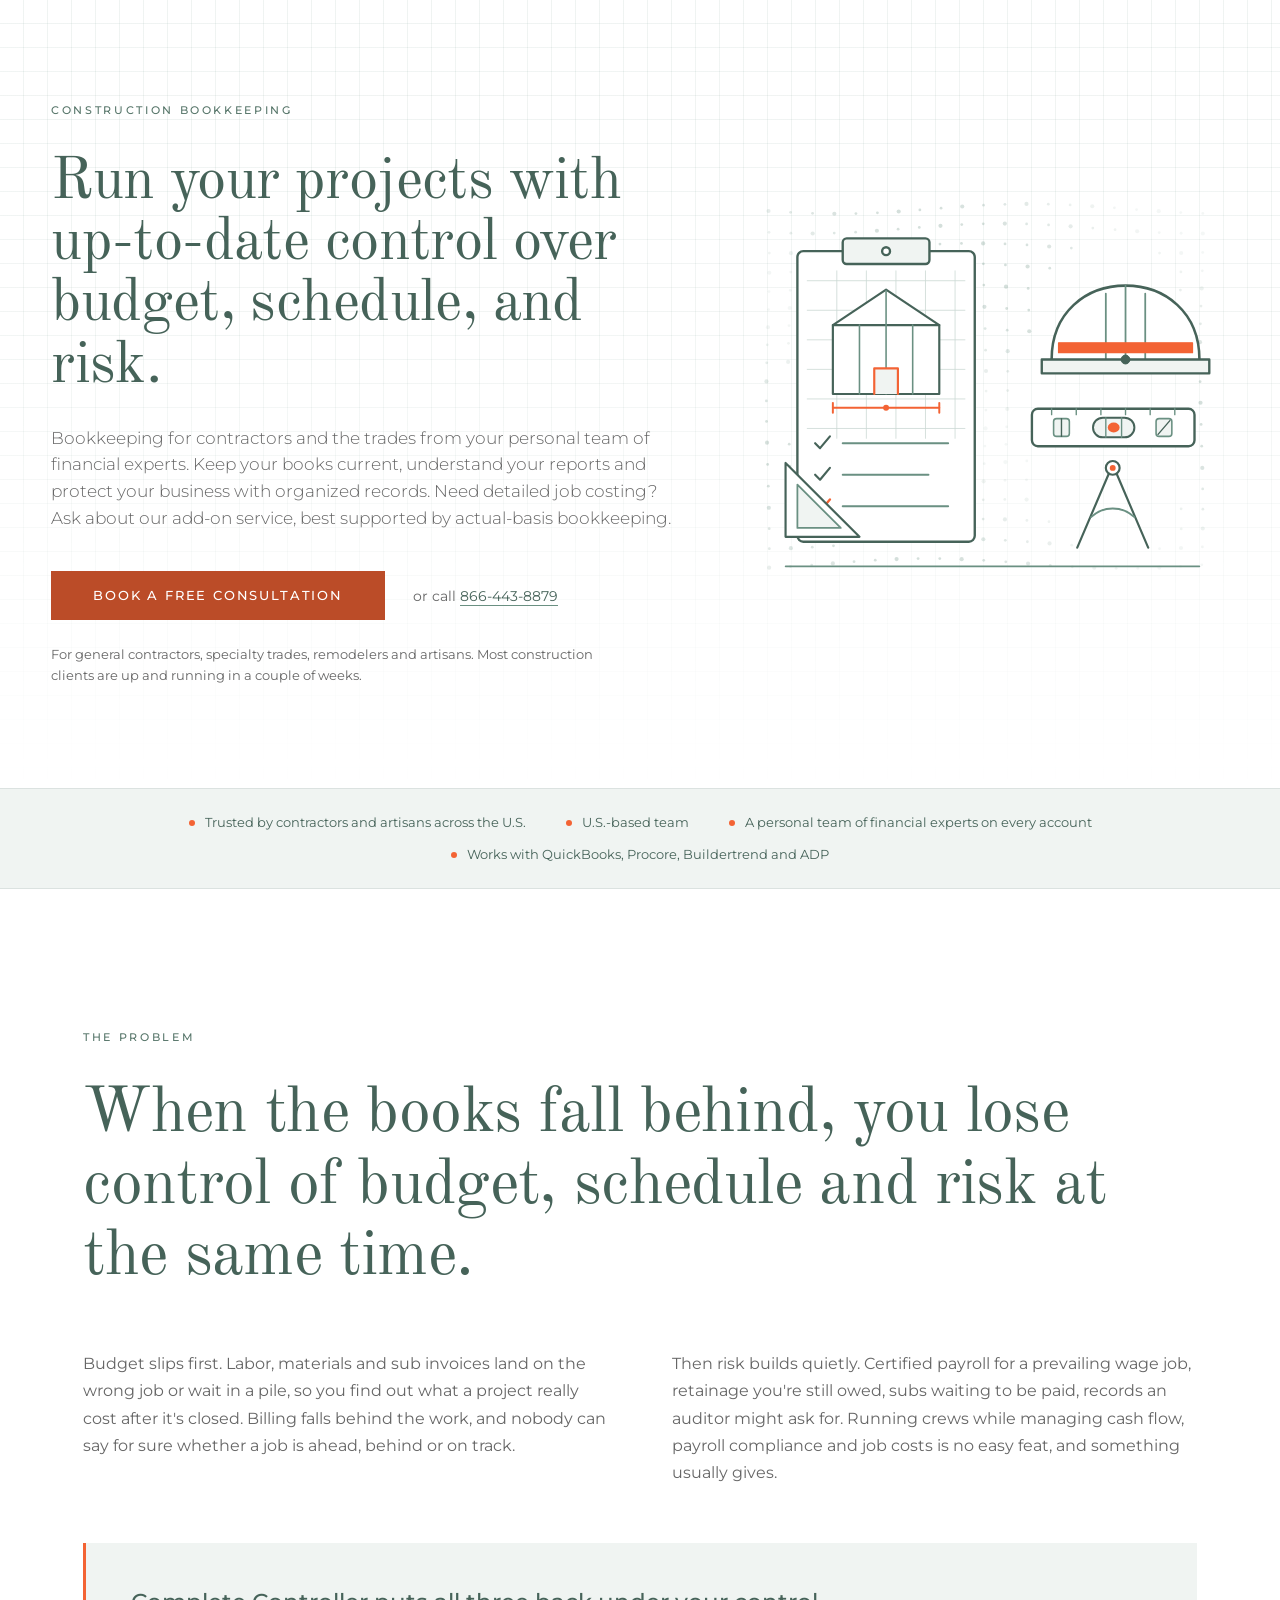
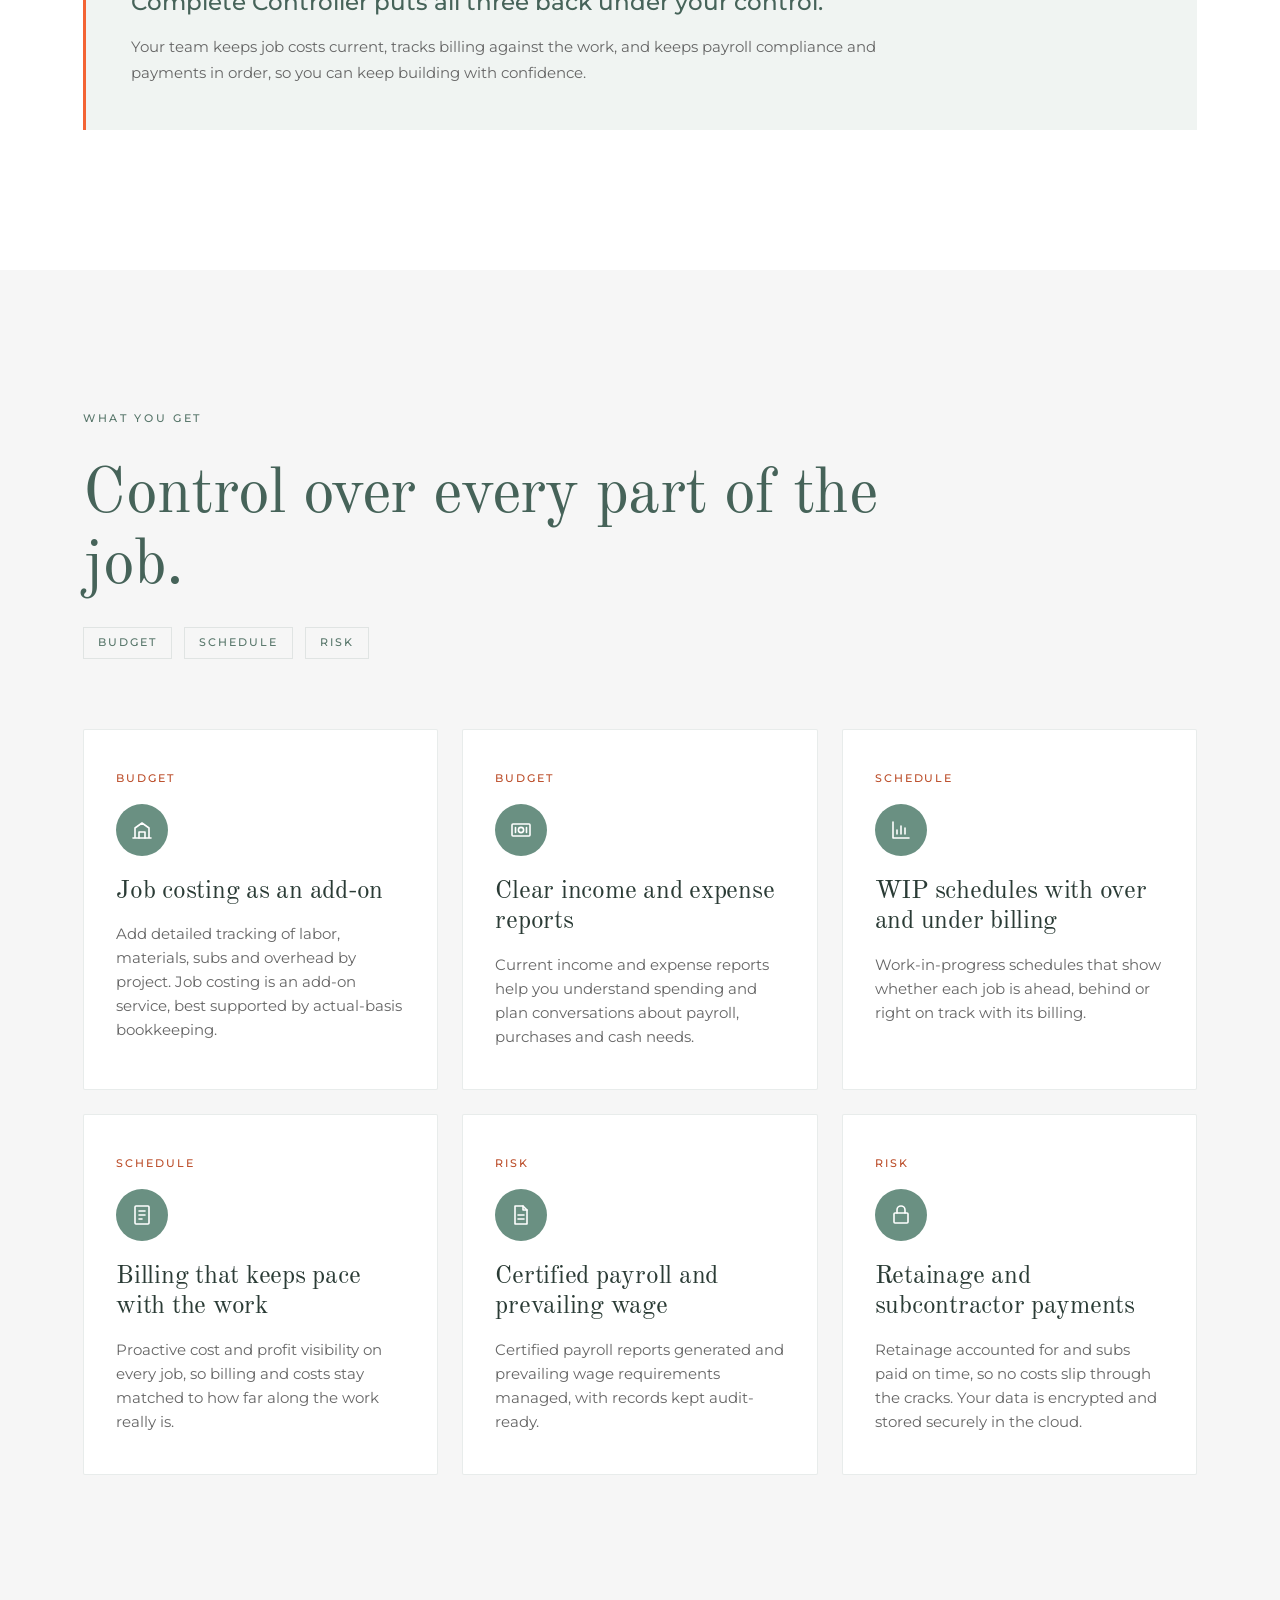
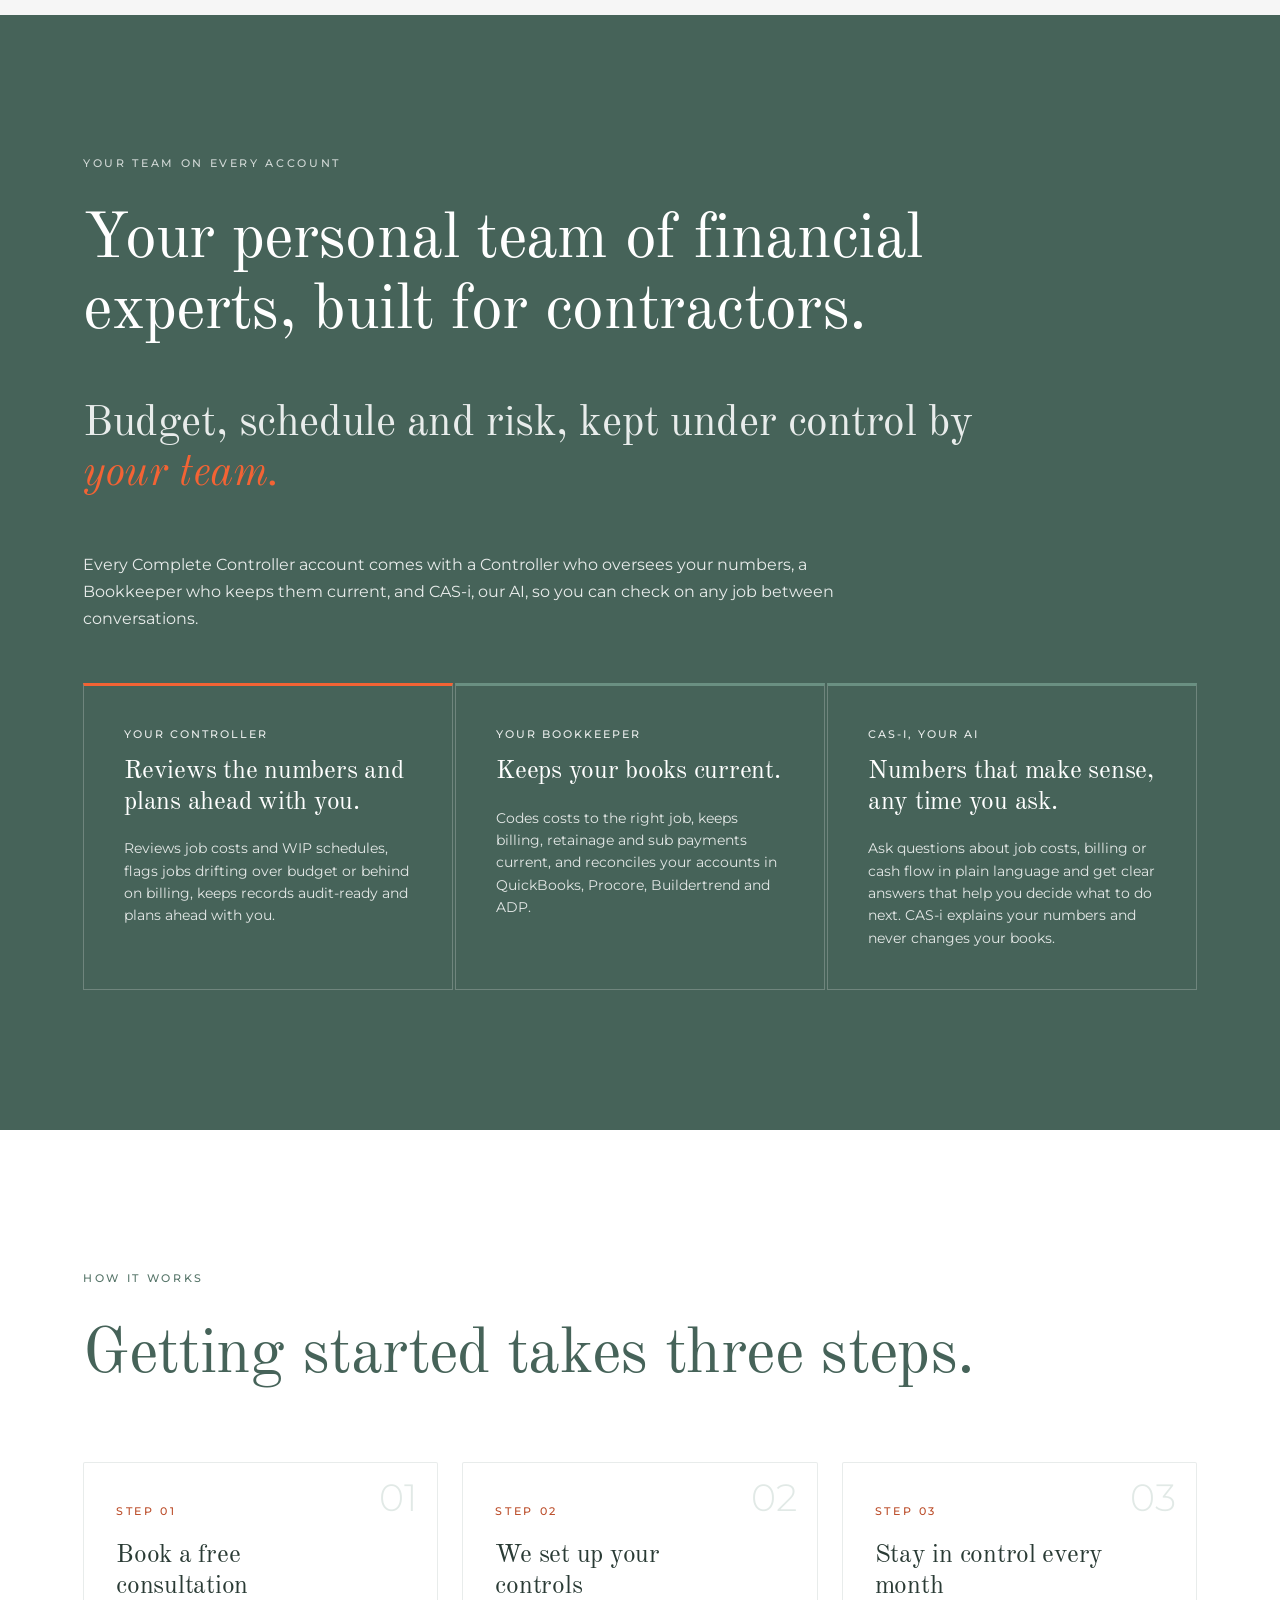
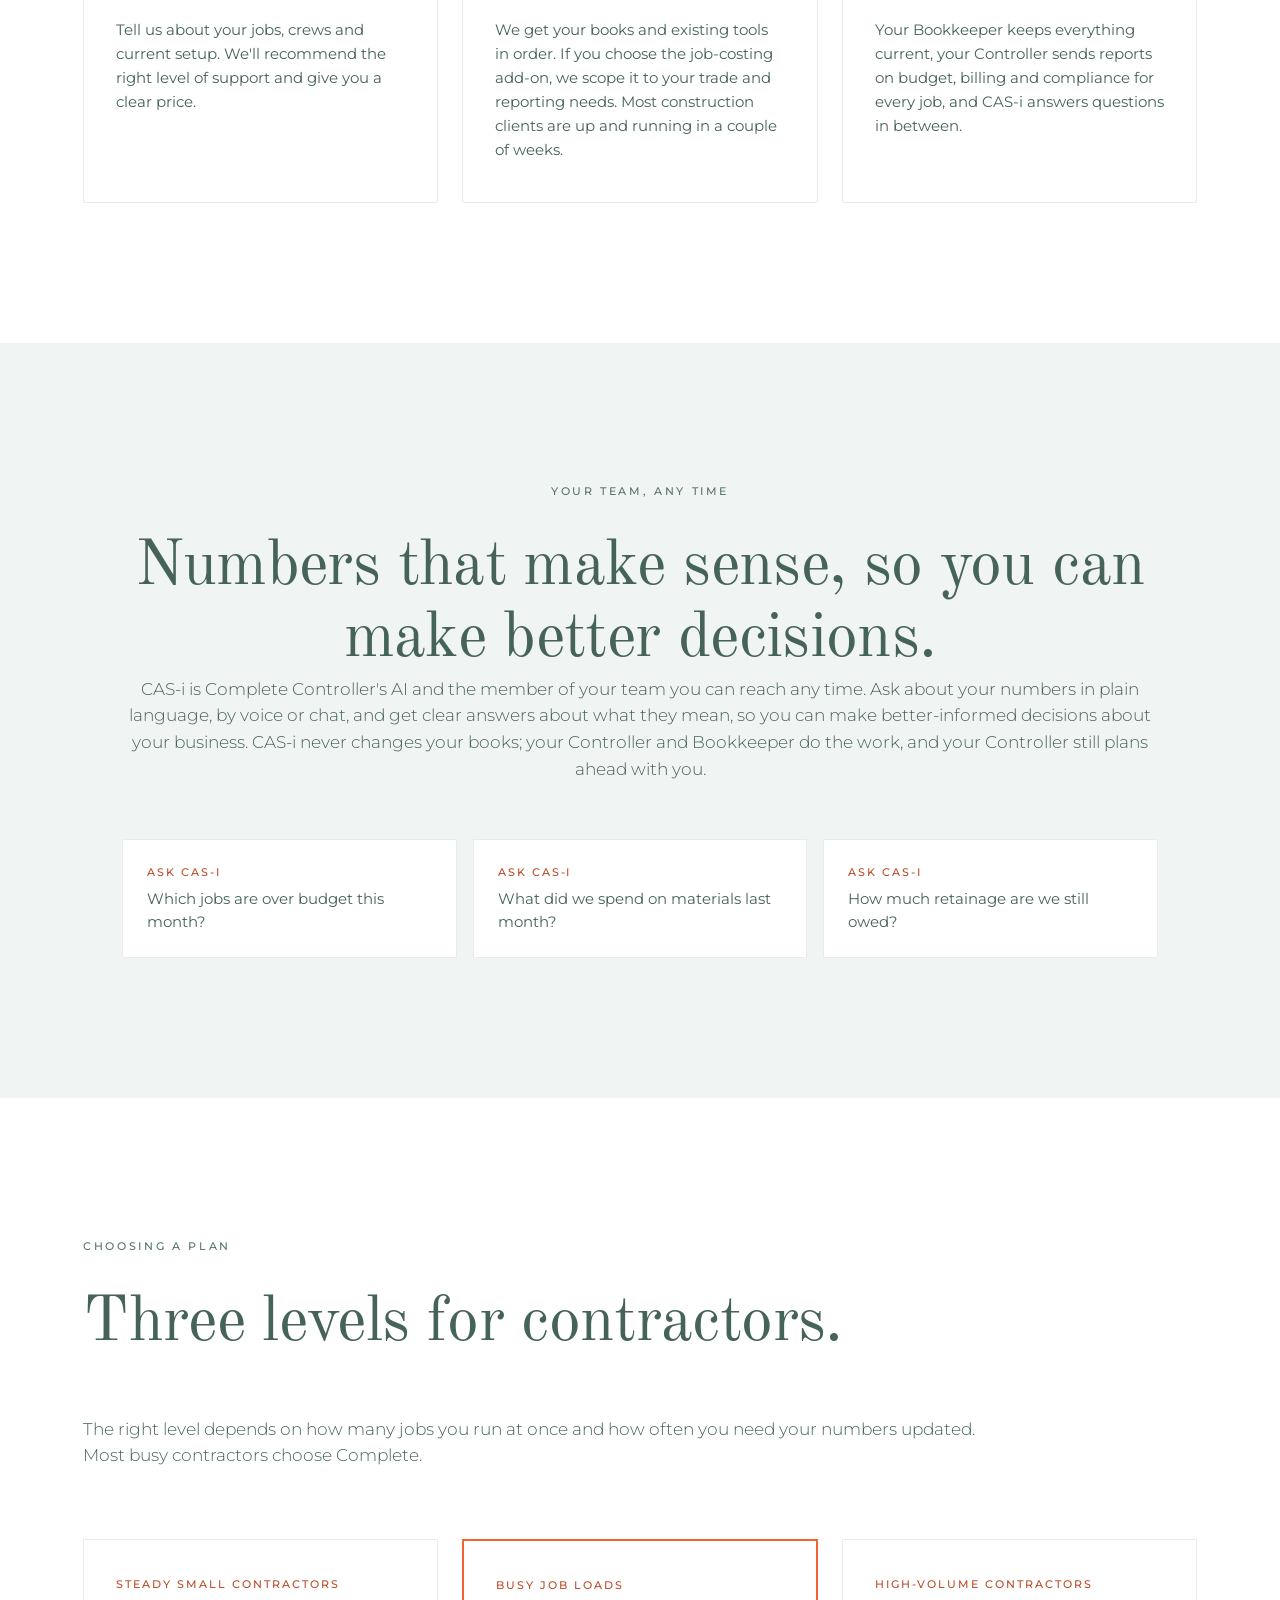
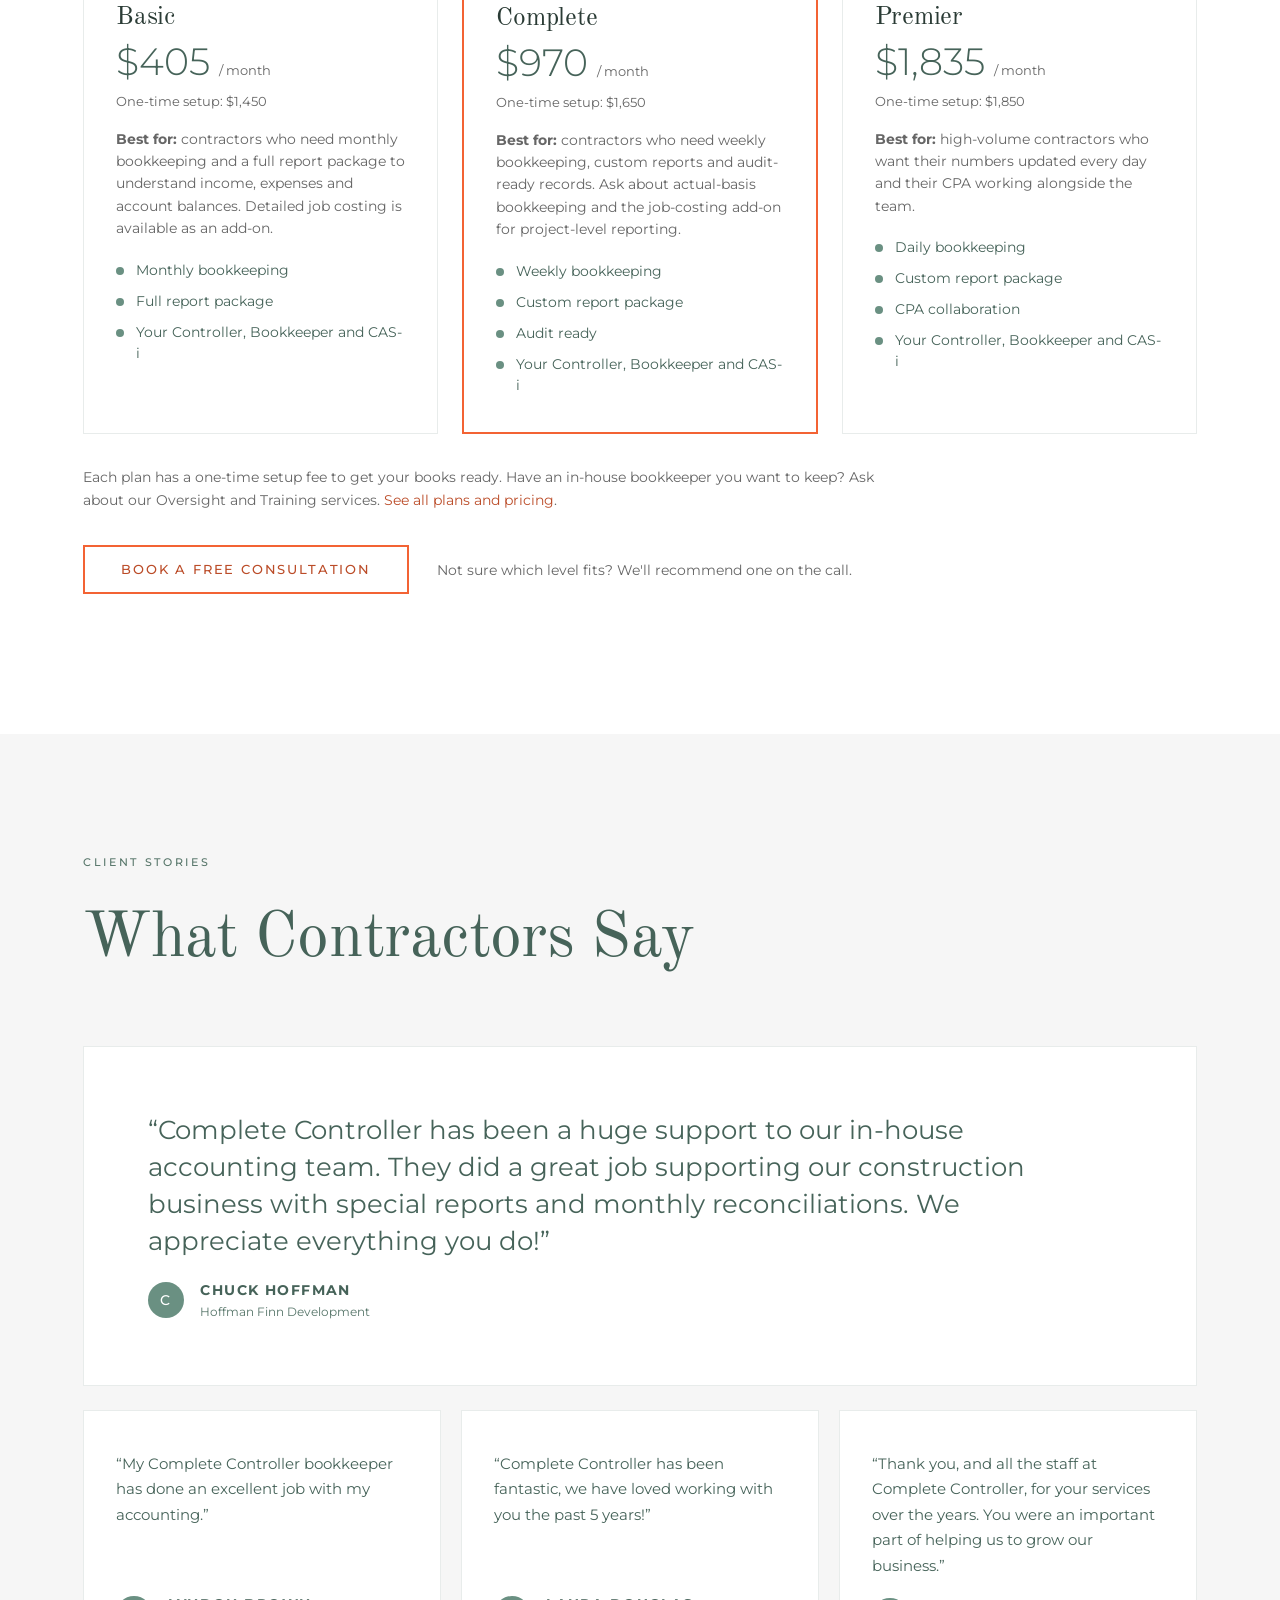
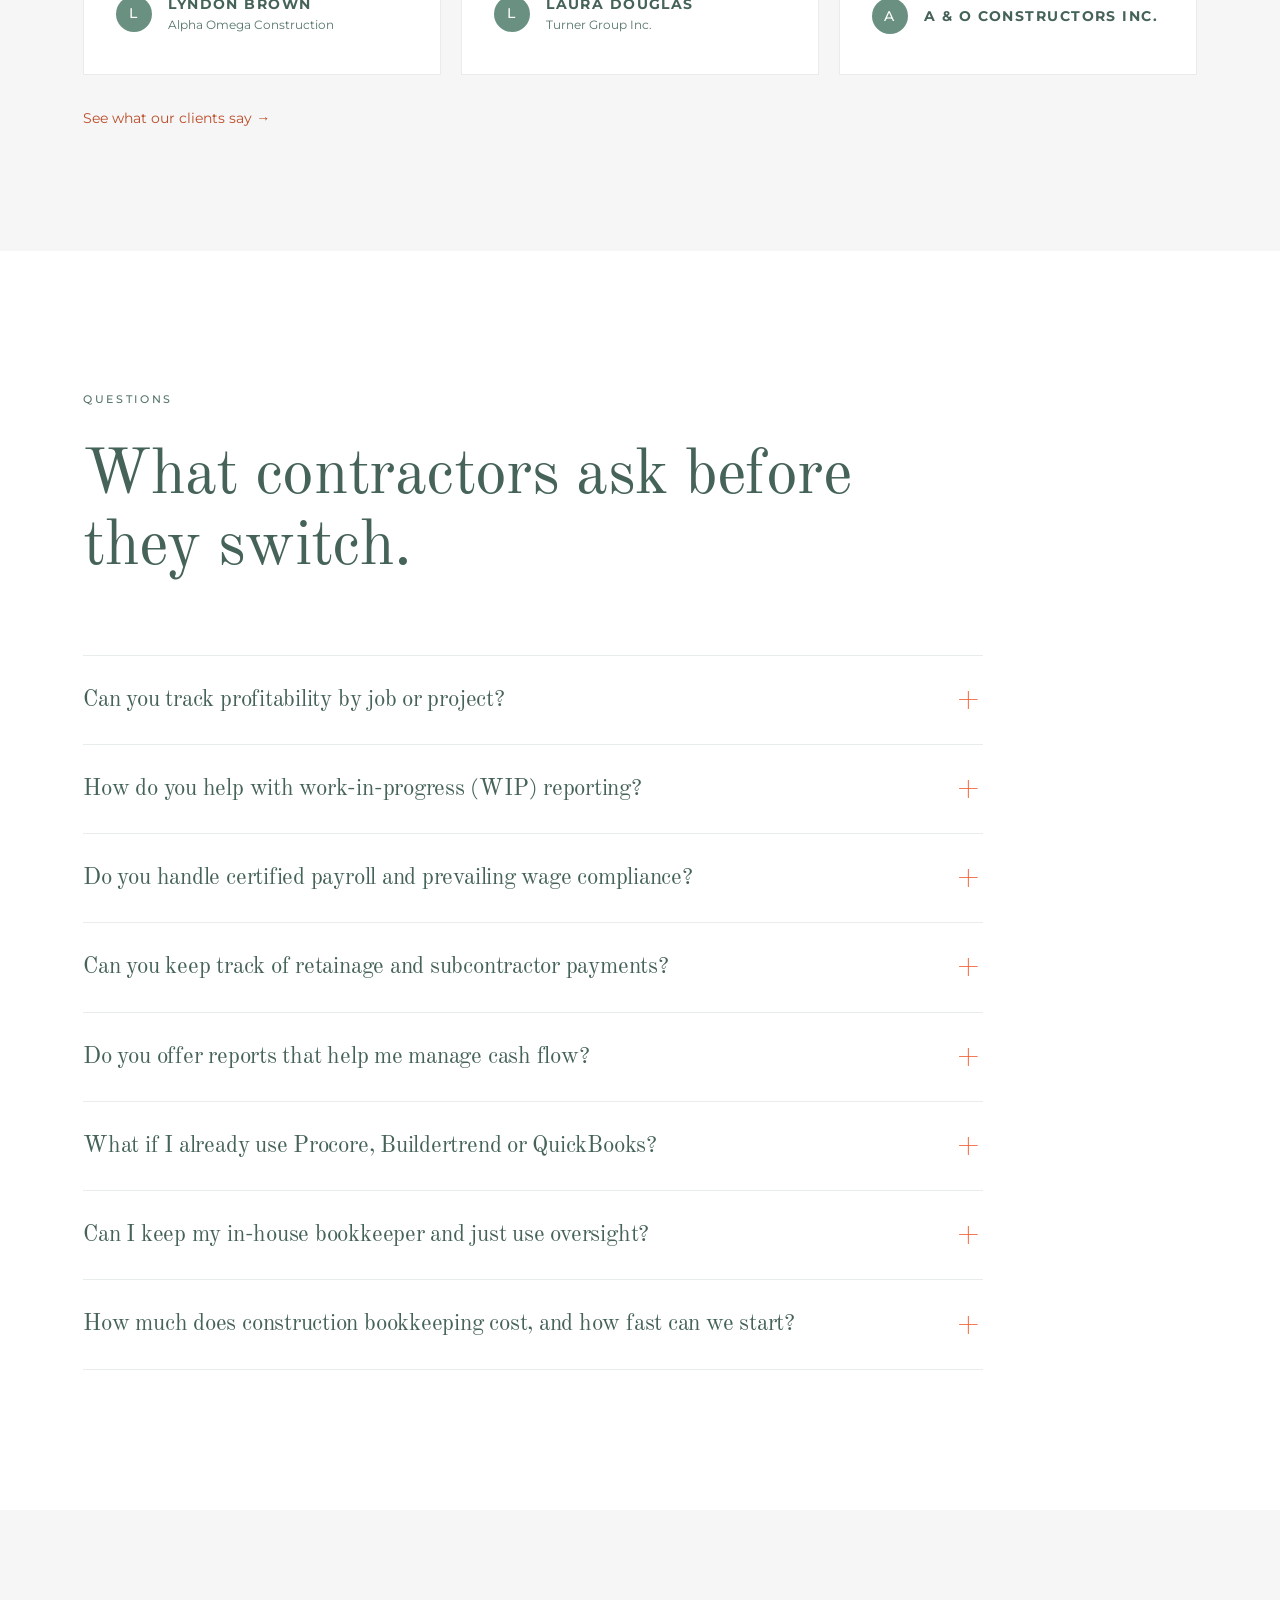
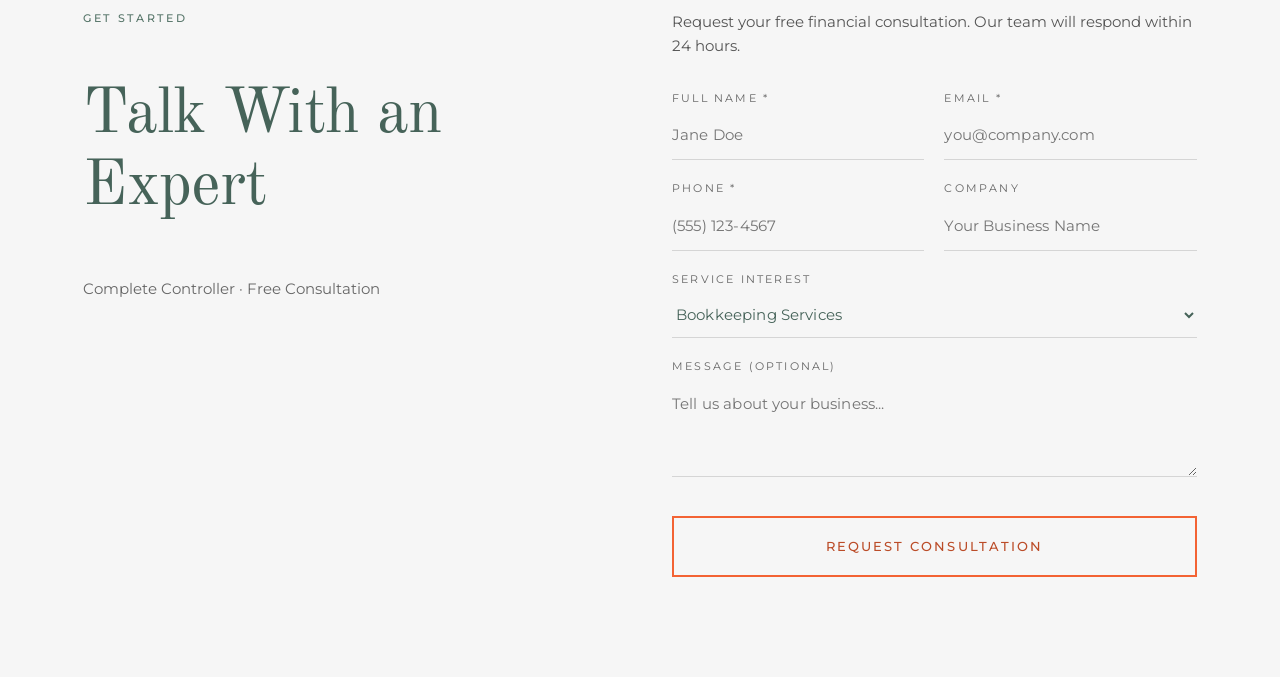
==== commit 82540cf4: "Fix brand fonts and isolate page assets" ====
--- a/html/index.html
+++ b/html/index.html
@@ -5,7 +5,7 @@
 <meta name="viewport" content="width=device-width, initial-scale=1">
 <title>Construction | Complete Controller</title>
 <meta name="description" content="Complete Controller — Construction.">
-<link rel="stylesheet" href="assets/css/page.css">
+<link rel="stylesheet" href="assets/css/construction.css">
 <style>body{margin:0}</style>
 </head>
 <body>
@@ -46,7 +46,7 @@
 </div>
 
 
-<figure class="wp-block-image size-full cc-hero-ledger__art"><img src="assets/images/industry-construction.svg" alt=""/></figure>
+<figure class="wp-block-image size-full cc-hero-ledger__art"><img src="assets/images/construction-industry-construction.svg" alt=""/></figure>
 
 </div>
 
@@ -775,6 +775,6 @@
 
 </div>
 </main>
-<script src="assets/js/page.js" defer></script>
+<script src="assets/js/construction.js" defer></script>
 </body>
 </html>
--- a/html/assets/css/construction.css
+++ b/html/assets/css/construction.css
@@ -0,0 +1,2012 @@
+#cc-html-cc-landing-construction :where(.is-layout-flow) > * { margin-block-start:0; margin-block-end:0; }
+/* WordPress global styles reset the browser's default body margin. */
+#cc-html-cc-landing-construction { margin: 0; }
+#cc-html-cc-landing-construction *,
+#cc-html-cc-landing-construction *::before,
+#cc-html-cc-landing-construction *::after { box-sizing: border-box; }
+@font-face{font-family:"Montserrat";font-weight:100 900;font-style:normal;font-display:swap;src:url("../fonts/construction-montserrat-var.woff2") format("woff2")}
+@font-face{font-family:"Old Standard TT";font-weight:400;font-style:normal;font-display:swap;src:url("../fonts/construction-oldstandard-400.woff2") format("woff2")}
+@font-face{font-family:"Old Standard TT";font-weight:700;font-style:normal;font-display:swap;src:url("../fonts/construction-oldstandard-700.woff2") format("woff2")}
+@font-face{font-family:"Old Standard TT";font-weight:400;font-style:italic;font-display:swap;src:url("../fonts/construction-oldstandard-400-italic.woff2") format("woff2")}
+#cc-html-cc-landing-construction {
+--wp--preset--color--white: #ffffff;
+--wp--preset--color--cc-light: #f6f6f6;
+--wp--preset--color--cc-tint: #f0f4f2;
+--wp--preset--color--cc-dark: #466359;
+--wp--preset--color--cc-deep: #2a3b35;
+--wp--preset--color--cc-sage: #6a9082;
+--wp--preset--color--cc-sage-ada: #567569;
+--wp--preset--color--cc-orange: #f36334;
+--wp--preset--color--cc-orange-ada: #bb4c28;
+--wp--preset--color--cc-muted: #666666;
+--wp--preset--color--cc-faint: #767676;
+--wp--preset--color--cc-hairline: #e5e7eb;
+--wp--preset--font-size--eyebrow: 11px;
+--wp--preset--font-size--btn-sm: 12px;
+--wp--preset--font-size--btn: 13px;
+--wp--preset--font-size--body: 15px;
+--wp--preset--font-size--body-lg: clamp(14px, 1.1vw, 17px);
+--wp--preset--font-size--lead: clamp(16px, 1.3vw, 18.72px);
+--wp--preset--font-size--quote: clamp(24px, 2.22vw, 32px);
+--wp--preset--font-size--card-sm: 22px;
+--wp--preset--font-size--card: clamp(20px, 1.8vw, 26px);
+--wp--preset--font-size--h2-feature: clamp(32px, 3.05vw, 44px);
+--wp--preset--font-size--h2: clamp(32px, 4.5vw, 56px);
+--wp--preset--font-size--h2-lg: clamp(36px, 4.45vw, 64px);
+--wp--preset--font-size--h1: clamp(36px, 5.5vw, 80px);
+--wp--preset--font-size--display: clamp(36px, 7vw, 96px);
+--wp--preset--font-family--montserrat: Montserrat, sans-serif;
+--wp--preset--font-family--old-standard: "Old Standard TT", serif;
+--wp--preset--spacing--10: 2px;
+--wp--preset--spacing--20: 4px;
+--wp--preset--spacing--30: 8px;
+--wp--preset--spacing--40: 12px;
+--wp--preset--spacing--50: 16px;
+--wp--preset--spacing--60: 20px;
+--wp--preset--spacing--70: 24px;
+--wp--preset--spacing--80: 32px;
+--wp--preset--spacing--90: 40px;
+--wp--preset--spacing--100: 48px;
+--wp--preset--spacing--110: 56px;
+--wp--preset--spacing--120: 64px;
+--wp--preset--spacing--130: clamp(48px, 5.5vw, 80px);
+--wp--preset--spacing--140: clamp(64px, 8.3vw, 120px);
+--wp--preset--spacing--150: clamp(72px, 9.7vw, 140px);
+}
+#cc-html-cc-landing-construction .has-white-color {color:var(--wp--preset--color--white) !important}
+#cc-html-cc-landing-construction .has-white-background-color {background-color:var(--wp--preset--color--white) !important}
+#cc-html-cc-landing-construction .has-cc-light-color {color:var(--wp--preset--color--cc-light) !important}
+#cc-html-cc-landing-construction .has-cc-light-background-color {background-color:var(--wp--preset--color--cc-light) !important}
+#cc-html-cc-landing-construction .has-cc-tint-color {color:var(--wp--preset--color--cc-tint) !important}
+#cc-html-cc-landing-construction .has-cc-tint-background-color {background-color:var(--wp--preset--color--cc-tint) !important}
+#cc-html-cc-landing-construction .has-cc-dark-color {color:var(--wp--preset--color--cc-dark) !important}
+#cc-html-cc-landing-construction .has-cc-dark-background-color {background-color:var(--wp--preset--color--cc-dark) !important}
+#cc-html-cc-landing-construction .has-cc-deep-color {color:var(--wp--preset--color--cc-deep) !important}
+#cc-html-cc-landing-construction .has-cc-deep-background-color {background-color:var(--wp--preset--color--cc-deep) !important}
+#cc-html-cc-landing-construction .has-cc-sage-color {color:var(--wp--preset--color--cc-sage) !important}
+#cc-html-cc-landing-construction .has-cc-sage-background-color {background-color:var(--wp--preset--color--cc-sage) !important}
+#cc-html-cc-landing-construction .has-cc-sage-ada-color {color:var(--wp--preset--color--cc-sage-ada) !important}
+#cc-html-cc-landing-construction .has-cc-sage-ada-background-color {background-color:var(--wp--preset--color--cc-sage-ada) !important}
+#cc-html-cc-landing-construction .has-cc-orange-color {color:var(--wp--preset--color--cc-orange) !important}
+#cc-html-cc-landing-construction .has-cc-orange-background-color {background-color:var(--wp--preset--color--cc-orange) !important}
+#cc-html-cc-landing-construction .has-cc-orange-ada-color {color:var(--wp--preset--color--cc-orange-ada) !important}
+#cc-html-cc-landing-construction .has-cc-orange-ada-background-color {background-color:var(--wp--preset--color--cc-orange-ada) !important}
+#cc-html-cc-landing-construction .has-cc-muted-color {color:var(--wp--preset--color--cc-muted) !important}
+#cc-html-cc-landing-construction .has-cc-muted-background-color {background-color:var(--wp--preset--color--cc-muted) !important}
+#cc-html-cc-landing-construction .has-cc-faint-color {color:var(--wp--preset--color--cc-faint) !important}
+#cc-html-cc-landing-construction .has-cc-faint-background-color {background-color:var(--wp--preset--color--cc-faint) !important}
+#cc-html-cc-landing-construction .has-cc-hairline-color {color:var(--wp--preset--color--cc-hairline) !important}
+#cc-html-cc-landing-construction .has-cc-hairline-background-color {background-color:var(--wp--preset--color--cc-hairline) !important}
+#cc-html-cc-landing-construction .has-eyebrow-font-size {font-size:var(--wp--preset--font-size--eyebrow) !important}
+#cc-html-cc-landing-construction .has-btn-sm-font-size {font-size:var(--wp--preset--font-size--btn-sm) !important}
+#cc-html-cc-landing-construction .has-btn-font-size {font-size:var(--wp--preset--font-size--btn) !important}
+#cc-html-cc-landing-construction .has-body-font-size {font-size:var(--wp--preset--font-size--body) !important}
+#cc-html-cc-landing-construction .has-body-lg-font-size {font-size:var(--wp--preset--font-size--body-lg) !important}
+#cc-html-cc-landing-construction .has-lead-font-size {font-size:var(--wp--preset--font-size--lead) !important}
+#cc-html-cc-landing-construction .has-quote-font-size {font-size:var(--wp--preset--font-size--quote) !important}
+#cc-html-cc-landing-construction .has-card-sm-font-size {font-size:var(--wp--preset--font-size--card-sm) !important}
+#cc-html-cc-landing-construction .has-card-font-size {font-size:var(--wp--preset--font-size--card) !important}
+#cc-html-cc-landing-construction .has-h-2-feature-font-size {font-size:var(--wp--preset--font-size--h2-feature) !important}
+#cc-html-cc-landing-construction .has-h-2-font-size {font-size:var(--wp--preset--font-size--h2) !important}
+#cc-html-cc-landing-construction .has-h-2-lg-font-size {font-size:var(--wp--preset--font-size--h2-lg) !important}
+#cc-html-cc-landing-construction .has-h-1-font-size {font-size:var(--wp--preset--font-size--h1) !important}
+#cc-html-cc-landing-construction .has-display-font-size {font-size:var(--wp--preset--font-size--display) !important}
+#cc-html-cc-landing-construction .has-montserrat-font-family {font-family:var(--wp--preset--font-family--montserrat) !important}
+#cc-html-cc-landing-construction .has-old-standard-font-family {font-family:var(--wp--preset--font-family--old-standard) !important}
+#cc-html-cc-landing-construction {font-family:var(--wp--preset--font-family--montserrat);font-size:var(--wp--preset--font-size--body);font-weight:400;line-height:1.6;color:var(--wp--preset--color--cc-dark);background-color:var(--wp--preset--color--white);padding-top:0;padding-right:0;padding-bottom:0;padding-left:0}
+#cc-html-cc-landing-construction h1,
+#cc-html-cc-landing-construction h2,
+#cc-html-cc-landing-construction h3,
+#cc-html-cc-landing-construction h4,
+#cc-html-cc-landing-construction h5,
+#cc-html-cc-landing-construction h6 {font-family:var(--wp--preset--font-family--montserrat);font-weight:300;color:var(--wp--preset--color--cc-dark)}
+#cc-html-cc-landing-construction h1 {font-size:var(--wp--preset--font-size--h1);font-weight:400;line-height:1.05;letter-spacing:-0.02em}
+#cc-html-cc-landing-construction h2 {font-size:var(--wp--preset--font-size--h2);font-weight:300;line-height:1.2;letter-spacing:-0.01em}
+#cc-html-cc-landing-construction h3 {font-size:var(--wp--preset--font-size--card);font-weight:300;line-height:1.25;letter-spacing:-0.02em;color:var(--wp--preset--color--cc-deep)}
+#cc-html-cc-landing-construction h4 {font-size:var(--wp--preset--font-size--card-sm);font-weight:500;line-height:1.3;letter-spacing:-0.01em}
+#cc-html-cc-landing-construction h5 {font-family:var(--wp--preset--font-family--montserrat);font-size:var(--wp--preset--font-size--btn);font-weight:500;line-height:1.6;letter-spacing:0.14em;text-transform:uppercase}
+#cc-html-cc-landing-construction h6 {font-family:var(--wp--preset--font-family--montserrat);font-size:var(--wp--preset--font-size--eyebrow);font-weight:500;line-height:1.6;letter-spacing:0.24em;text-transform:uppercase;color:var(--wp--preset--color--cc-sage)}
+#cc-html-cc-landing-construction a:where(:not(.wp-element-button)) {text-decoration:none;color:var(--wp--preset--color--cc-orange-ada)}
+#cc-html-cc-landing-construction .wp-element-button,
+#cc-html-cc-landing-construction .wp-block-button__link {font-family:var(--wp--preset--font-family--montserrat);font-size:var(--wp--preset--font-size--btn);font-weight:500;line-height:1;letter-spacing:0.14em;text-transform:uppercase;color:var(--wp--preset--color--white);background-color:var(--wp--preset--color--cc-orange-ada);padding-top:16px;padding-right:40px;padding-bottom:16px;padding-left:40px;border-radius:0px;border-width:2px;border-style:solid;border-color:var(--wp--preset--color--cc-orange-ada)}
+#cc-html-cc-landing-construction .wp-block-paragraph {line-height:1.6}
+#cc-html-cc-landing-construction .wp-block-separator {color:var(--wp--preset--color--cc-hairline)}
+#cc-html-cc-landing-construction .wp-block-image {border-radius:0px}
+#cc-html-cc-landing-construction .wp-block-quote {font-family:var(--wp--preset--font-family--old-standard);font-size:var(--wp--preset--font-size--quote);font-weight:400}
+#cc-html-cc-landing-construction :where(.is-layout-flow) > * { margin-block-start: 0; margin-block-end: 0; }
+/**
+ * Complete Controller Modern — component layer.
+ *
+ * theme.json owns tokens (colour, type scale, spacing presets). This file owns the
+ * handful of component behaviours core blocks cannot express: button variants,
+ * hairline tile grids, the eyebrow rule, scroll-reveal and the stat counters.
+ *
+ * Every measurement here was read off completecontroller.com's computed styles.
+ * Changing a number changes the design — prefer editing theme.json first.
+ */
+#cc-html-cc-landing-construction {
+	/* Section padding. The reference holds a flat 140px at every width, which is
+	   disproportionate on a phone; these clamps match it at desktop and relax
+	   below. The desktop ceilings were raised above the reference deliberately —
+	   the client asked for more air between sections. */
+	--cc-section-pad: clamp(80px, 9.72vw, 140px);
+	--cc-section-pad-tight: clamp(72px, 8.33vw, 120px);
+	--cc-section-pad-sm: clamp(64px, 6.67vw, 96px);
+
+	/* Internal vertical rhythm. Measuring the reference showed its sections run
+	   200–600px taller than a naive rebuild, and almost none of that is outer
+	   padding — it is the space between an eyebrow, its heading, and the content
+	   below. These three values are what make a section feel unhurried. */
+	--cc-rhythm-eyebrow: 32px;
+	--cc-rhythm-head: clamp(48px, 5.5vw, 80px);
+	--cc-rhythm-block: clamp(40px, 4.4vw, 64px);
+
+	--cc-gutter: clamp(20px, 4vw, 76px);
+	--cc-max: 1400px;
+	--cc-hairline: rgba(70, 99, 89, 0.12);
+	--cc-ease: cubic-bezier(0.16, 1, 0.3, 1);
+
+	/* Solid buttons fill with cc-orange-ada (#bb4c28), not brand orange (#f36334).
+	   White 13px label on brand orange measures 3.16:1, below the 4.5:1 WCAG AA
+	   requires at that size; the darker fill measures 5.03:1. It reads as a shade
+	   of the same colour, not a different one.
+
+	   The hex here must match theme.json's cc-orange-ada preset, which is the
+	   authority — this comment previously named a colour the theme never used.
+
+	   Brand orange is unchanged everywhere it is safe: outline button text and
+	   borders, the manifesto accent, tile figures and rules. The "Brand Orange
+	   CTA" style variation restores it on solid buttons if that is ever wanted. */
+	--cc-btn-fill: var(--wp--preset--color--cc-orange-ada);
+	--cc-btn-fill-hover: #a8431f;
+}
+/* ---------------------------------------------------------------- layout -- */
+#cc-html-cc-landing-construction .cc-section {
+	padding-block: var(--cc-section-pad);
+	padding-inline: var(--cc-gutter);
+}
+#cc-html-cc-landing-construction .cc-section--tight { padding-block: var(--cc-section-pad-tight); }
+#cc-html-cc-landing-construction .cc-section--sm { padding-block: var(--cc-section-pad-sm); }
+#cc-html-cc-landing-construction .cc-section--flush-top { padding-top: 0; }
+#cc-html-cc-landing-construction .cc-section--flush-bottom { padding-bottom: 0; }
+/* Inner measure. Patterns nest this inside .cc-section. */
+#cc-html-cc-landing-construction .cc-container {
+	width: 100%;
+	max-width: var(--cc-max);
+	margin-inline: auto;
+}
+#cc-html-cc-landing-construction .cc-measure { max-width: 900px; }
+#cc-html-cc-landing-construction .cc-measure--narrow { max-width: 700px; }
+#cc-html-cc-landing-construction .cc-measure--wide { max-width: 1100px; }
+#cc-html-cc-landing-construction .cc-center { text-align: center; margin-inline: auto; }
+/* The eyebrow + heading + intro block that opens most sections. Separating it
+   from the content below with one shared value is what keeps the rhythm even
+   across every pattern, rather than each one carrying its own margin. */
+#cc-html-cc-landing-construction .cc-section-head { margin-bottom: var(--cc-rhythm-head); }
+#cc-html-cc-landing-construction .cc-section-head > :last-child { margin-bottom: 0; }
+#cc-html-cc-landing-construction .cc-section-head h2 + p,
+#cc-html-cc-landing-construction .cc-section-head h2 + .cc-lead { margin-top: var(--cc-rhythm-block); }
+/* Trailing actions sit as far below the content as the head sits above it. */
+#cc-html-cc-landing-construction .cc-section-foot { margin-top: var(--cc-rhythm-head); }
+/* ------------------------------------------------------------ typography -- */
+/* THE UTILITIES BELOW USE A DOUBLED CLASS SELECTOR ON PURPOSE.
+ *
+ * `.cc-eyebrow` alone is specificity (0,1,0) and loses to any ambient context
+ * rule of the form `.cc-card p` or `.cc-hero p`, which are (0,1,1). That has
+ * already caused three separate bugs: eyebrows resized inside heroes, a lead
+ * paragraph rendered white-on-white, and an eyebrow blown up to body size
+ * inside a card.
+ *
+ * Doubling the class makes them (0,2,0), so an explicitly applied utility always
+ * beats an ambient context rule — which is what an author means when they add
+ * the class. Guarded by tools/check-utilities.js.
+ */
+/* Eyebrows use cc-sage-ada (#567569), not the brand cc-sage (#6a9082).
+   At 11px the brand sage measures 3.19–3.54:1 against the theme's light
+   backgrounds — below the 4.5:1 WCAG AA needs for text this size. The accessible
+   sage is the same hue darkened 19% and clears 4.57:1 on every light surface.
+   Brand sage is still correct for large text, rules and decorative fills. */
+#cc-html-cc-landing-construction .cc-eyebrow.cc-eyebrow {
+	font-family: var(--wp--preset--font-family--montserrat);
+	font-size: 11px;
+	font-weight: 500;
+	line-height: 1.6;
+	letter-spacing: 0.24em;
+	text-transform: uppercase;
+	color: var(--wp--preset--color--cc-sage-ada);
+	margin: 0 0 var(--cc-rhythm-eyebrow);
+}
+/* 0.75 not 0.65 — 0.65 white over #466359 is 3.84:1 and fails AA.
+   The photographic hero is dark too but carries no .cc-section--dark, so it
+   needs naming here or its eyebrow renders dark sage on dark green (2.33:1). */
+#cc-html-cc-landing-construction .cc-section--dark .cc-eyebrow,
+#cc-html-cc-landing-construction .cc-hero:not(.cc-hero--light) .cc-eyebrow { color: rgba(255, 255, 255, 0.75); }
+/* The thin orange rule that sits above the manifesto pull-quote. */
+#cc-html-cc-landing-construction .cc-rule::before {
+	content: "";
+	display: block;
+	width: 1px;
+	height: 110px;
+	margin: 0 auto 48px;
+	background: var(--wp--preset--color--cc-orange);
+}
+#cc-html-cc-landing-construction .cc-rule--left::before { margin-inline: 0; }
+#cc-html-cc-landing-construction .cc-serif {
+	font-family: var(--wp--preset--font-family--old-standard);
+	font-weight: 300;
+	font-size: var(--wp--preset--font-size--display);
+	line-height: 1.1;
+	letter-spacing: -0.02em;
+}
+#cc-html-cc-landing-construction .cc-serif em { font-style: italic; }
+#cc-html-cc-landing-construction .cc-serif .cc-accent { color: var(--wp--preset--color--cc-orange); font-style: italic; }
+#cc-html-cc-landing-construction .cc-lead.cc-lead {
+	font-size: var(--wp--preset--font-size--lead);
+	font-weight: 300;
+	line-height: 1.6;
+}
+#cc-html-cc-landing-construction .cc-body.cc-body { font-size: 15px; line-height: 1.6; color: var(--wp--preset--color--cc-muted); }
+/* Dark sections invert text colour for every descendant that inherits.
+   The utility overrides are named explicitly: now that the utilities are (0,2,0),
+   a plain `.cc-section--dark p` rule would lose to them and leave muted grey
+   body copy sitting on dark green. */
+#cc-html-cc-landing-construction .cc-section--dark,
+#cc-html-cc-landing-construction .cc-section--dark :is(h1, h2, h3, h4, h5, h6) { color: #fff; }
+#cc-html-cc-landing-construction .cc-section--dark p,
+#cc-html-cc-landing-construction .cc-section--dark .cc-body.cc-body,
+#cc-html-cc-landing-construction .cc-section--dark .cc-lead.cc-lead { color: rgba(255, 255, 255, 0.88); }
+/* -------------------------------------------------------------- buttons -- */
+/* WordPress puts a block's className on the button's WRAPPER <div>, never on
+   the <a> inside it. Styling therefore has to reach the link through the
+   wrapper, which is what every rule below does.
+
+   Do NOT "fix" this by also writing cc-btn onto the <a> in pattern markup.
+   core/button's save() emits exactly `wp-block-button__link wp-element-button`
+   on the anchor, so any extra class there makes the stored HTML differ from the
+   regenerated HTML, and Gutenberg flags the block in the editor as "Block
+   contains unexpected or invalid content" with an Attempt recovery button.
+   Recovery then silently strips the class, so the styling was never reliable
+   either. Selecting through the wrapper keeps markup canonical AND styled.
+
+   The child selector also matches pages saved under the old markup, where the
+   <a> still carries cc-btn — those keep rendering correctly without a rebuild. */
+#cc-html-cc-landing-construction .wp-block-button.cc-btn > .wp-block-button__link {
+	display: inline-block;
+	font-family: var(--wp--preset--font-family--montserrat);
+	font-size: 13px;
+	font-weight: 500;
+	line-height: 1;
+	letter-spacing: 0.14em;
+	text-transform: uppercase;
+	text-decoration: none;
+	border-radius: 0;
+	padding: 16px 40px;
+	border: 2px solid var(--cc-btn-fill);
+	background: var(--cc-btn-fill);
+	color: #fff;
+	transition: background-color 0.25s var(--cc-ease), color 0.25s var(--cc-ease),
+		border-color 0.25s var(--cc-ease);
+}
+#cc-html-cc-landing-construction .wp-block-button.cc-btn > .wp-block-button__link:hover {
+	background: var(--cc-btn-fill-hover);
+	border-color: var(--cc-btn-fill-hover);
+	color: #fff;
+}
+/* Outline label is text on white, so it needs the accessible orange too —
+   brand orange on white is the same failing 3.16:1. The border may stay brand
+   orange: a border is a UI boundary, judged at 3:1, which it clears. */
+#cc-html-cc-landing-construction .wp-block-button.cc-btn--outline > .wp-block-button__link {
+	background: transparent;
+	color: var(--wp--preset--color--cc-orange-ada);
+	border-color: var(--wp--preset--color--cc-orange);
+	padding: 16px 36px;
+}
+#cc-html-cc-landing-construction .wp-block-button.cc-btn--outline > .wp-block-button__link:hover {
+	background: var(--cc-btn-fill);
+	color: #fff;
+}
+/* Ghost sits on dark sections and photographic heroes. */
+#cc-html-cc-landing-construction .wp-block-button.cc-btn--ghost > .wp-block-button__link {
+	background: transparent;
+	color: rgba(255, 255, 255, 0.8);
+	border: 1px solid rgba(255, 255, 255, 0.3);
+}
+#cc-html-cc-landing-construction .wp-block-button.cc-btn--ghost > .wp-block-button__link:hover {
+	background: rgba(255, 255, 255, 0.08);
+	border-color: rgba(255, 255, 255, 0.6);
+	color: #fff;
+}
+#cc-html-cc-landing-construction .wp-block-button.cc-btn--sm > .wp-block-button__link {
+	font-size: 12px;
+	letter-spacing: 0.14em;
+	padding: 10px 24px;
+	border-width: 1px;
+}
+/* ---------------------------------------------------------------- cards -- */
+#cc-html-cc-landing-construction .cc-card {
+	display: block;
+	background: #fff;
+	border: 1px solid var(--cc-hairline);
+	border-radius: 2px;
+	padding: 40px 32px;
+	height: 100%;
+	text-decoration: none;
+	transition: border-color 0.3s var(--cc-ease), transform 0.3s var(--cc-ease);
+}
+#cc-html-cc-landing-construction a.cc-card:hover { border-color: var(--wp--preset--color--cc-sage); transform: translateY(-2px); }
+#cc-html-cc-landing-construction .cc-card h3,
+#cc-html-cc-landing-construction .cc-card h4 { margin: 0 0 16px; }
+#cc-html-cc-landing-construction .cc-card p { margin: 0; font-size: 15px; line-height: 1.6; color: var(--wp--preset--color--cc-muted); }
+#cc-html-cc-landing-construction .cc-card--plain { border-color: var(--cc-hairline); padding: 32px; }
+/* -------------------------------------------------------------- grids ---- */
+#cc-html-cc-landing-construction .cc-grid { display: grid; gap: 24px; }
+#cc-html-cc-landing-construction .cc-grid--2 { grid-template-columns: repeat(2, minmax(0, 1fr)); }
+#cc-html-cc-landing-construction .cc-grid--3 { grid-template-columns: repeat(3, minmax(0, 1fr)); }
+#cc-html-cc-landing-construction .cc-grid--4 { grid-template-columns: repeat(4, minmax(0, 1fr)); }
+#cc-html-cc-landing-construction .cc-grid--prose { grid-template-columns: repeat(2, minmax(0, 1fr)); gap: 40px 64px; }
+#cc-html-cc-landing-construction .cc-grid--quotes { grid-template-columns: repeat(3, minmax(0, 1fr)); gap: 20px; }
+/* Hairline grids: a 2px gap over 1px borders reads as a single ruled table.
+   This is the signature of the case-study, model and stat blocks. */
+#cc-html-cc-landing-construction .cc-grid--hairline { gap: 2px; }
+#cc-html-cc-landing-construction .cc-grid--hairline > * { border: 1px solid var(--wp--preset--color--cc-dark); border-radius: 0; }
+#cc-html-cc-landing-construction .cc-section--dark .cc-grid--hairline > * { border-color: rgba(255, 255, 255, 0.22); }
+@media (max-width: 1024px) {#cc-html-cc-landing-construction .cc-grid--4 { grid-template-columns: repeat(2, minmax(0, 1fr)); }
+#cc-html-cc-landing-construction .cc-grid--quotes { grid-template-columns: repeat(2, minmax(0, 1fr)); }}
+@media (max-width: 782px) {#cc-html-cc-landing-construction .cc-grid--2,
+#cc-html-cc-landing-construction .cc-grid--3,
+#cc-html-cc-landing-construction .cc-grid--4,
+#cc-html-cc-landing-construction .cc-grid--prose,
+#cc-html-cc-landing-construction .cc-grid--quotes { grid-template-columns: minmax(0, 1fr); }}
+/* --------------------------------------------------------------- tiles --- */
+#cc-html-cc-landing-construction .cc-tile {
+	background: #fff;
+	padding: 40px;
+	display: flex;
+	flex-direction: column;
+	gap: 12px;
+	min-height: 100%;
+}
+#cc-html-cc-landing-construction .cc-tile__meta {
+	font-size: 11px;
+	font-weight: 500;
+	letter-spacing: 0.18em;
+	text-transform: uppercase;
+	color: var(--wp--preset--color--cc-sage-ada);
+}
+#cc-html-cc-landing-construction .cc-tile__figure {
+	font-family: var(--wp--preset--font-family--montserrat);
+	font-size: clamp(32px, 3.05vw, 44px);
+	font-weight: 300;
+	line-height: 1.1;
+	color: var(--wp--preset--color--cc-orange);
+	margin-top: auto;
+}
+#cc-html-cc-landing-construction .cc-section--dark .cc-tile { background: transparent; }
+/* Linked tiles — the case study grid. The whole tile is one anchor, so the
+   photograph, the title and the figure are all part of the same target. */
+#cc-html-cc-landing-construction .cc-tile--linked {
+	display: flex;
+	flex-direction: column;
+	gap: 0;
+	padding: 0;
+	text-decoration: none;
+	color: inherit;
+	overflow: hidden;
+	transition: background-color 0.3s var(--cc-ease);
+}
+#cc-html-cc-landing-construction .cc-tile__media {
+	display: block;
+	aspect-ratio: 16 / 9;
+	overflow: hidden;
+	background: var(--wp--preset--color--cc-deep);
+}
+#cc-html-cc-landing-construction .cc-tile__media img {
+	width: 100%;
+	height: 100%;
+	object-fit: cover;
+	display: block;
+	transition: transform 0.6s var(--cc-ease);
+}
+#cc-html-cc-landing-construction .cc-tile--linked:hover .cc-tile__media img { transform: scale(1.04); }
+#cc-html-cc-landing-construction .cc-tile__body {
+	display: flex;
+	flex-direction: column;
+	gap: 12px;
+	padding: 32px 40px 40px;
+	flex: 1;
+}
+#cc-html-cc-landing-construction .cc-tile__title {
+	font-family: var(--wp--preset--font-family--montserrat);
+	font-size: var(--wp--preset--font-size--card);
+	font-weight: 300;
+	line-height: 1.25;
+	letter-spacing: -0.02em;
+	color: var(--wp--preset--color--cc-deep);
+}
+#cc-html-cc-landing-construction .cc-tile__copy { font-size: 15px; line-height: 1.6; color: var(--wp--preset--color--cc-muted); }
+#cc-html-cc-landing-construction .cc-tile__foot {
+	display: flex;
+	align-items: baseline;
+	justify-content: space-between;
+	gap: 16px;
+	flex-wrap: wrap;
+	margin-top: auto;
+	padding-top: 24px;
+}
+#cc-html-cc-landing-construction .cc-tile__more {
+	font-size: 11px;
+	font-weight: 500;
+	letter-spacing: 0.18em;
+	text-transform: uppercase;
+	color: var(--wp--preset--color--cc-sage-ada);
+	white-space: nowrap;
+}
+#cc-html-cc-landing-construction .cc-tile--linked:hover .cc-tile__more { color: var(--wp--preset--color--cc-orange); }
+#cc-html-cc-landing-construction .cc-tile--linked:hover { background: #fdfdfd; }
+/* --------------------------------------------------- case study detail --- */
+/* The lead image sits directly under the title, so the hero closes on the
+   rhythm gap rather than its own full padding — otherwise the hero's bottom
+   padding and the image section's top padding stack into dead space. */
+#cc-html-cc-landing-construction .cc-case-hero { padding-bottom: var(--cc-rhythm-head); }
+#cc-html-cc-landing-construction .cc-case-hero__media { margin: 0; }
+#cc-html-cc-landing-construction .cc-case-hero__media img {
+	width: 100%;
+	aspect-ratio: 16 / 9;
+	object-fit: cover;
+	display: block;
+}
+#cc-html-cc-landing-construction .cc-case-body {
+	display: grid;
+	grid-template-columns: minmax(0, 1.55fr) minmax(0, 1fr);
+	gap: 40px 80px;
+	align-items: start;
+}
+#cc-html-cc-landing-construction .cc-case-body__para {
+	font-size: 17px;
+	line-height: 1.75;
+	color: var(--wp--preset--color--cc-muted);
+	margin: 0 0 24px;
+}
+#cc-html-cc-landing-construction .cc-case-body__para:last-child { margin-bottom: 0; }
+#cc-html-cc-landing-construction .cc-case-aside {
+	border-left: 1px solid var(--cc-hairline);
+	padding-left: 40px;
+	position: sticky;
+	top: 112px;
+}
+#cc-html-cc-landing-construction .cc-case-aside__metric {
+	font-family: var(--wp--preset--font-family--montserrat);
+	font-size: clamp(44px, 4.4vw, 64px);
+	font-weight: 300;
+	line-height: 1;
+	letter-spacing: -0.03em;
+	color: var(--wp--preset--color--cc-orange);
+	margin: 0;
+}
+#cc-html-cc-landing-construction .cc-case-aside__note {
+	font-size: 13px;
+	line-height: 1.5;
+	color: var(--wp--preset--color--cc-muted);
+	margin: 12px 0 0;
+}
+#cc-html-cc-landing-construction .cc-case-aside__list { list-style: none; padding: 0; margin: 0; display: grid; gap: 14px; }
+#cc-html-cc-landing-construction .cc-case-aside__list li {
+	position: relative;
+	padding-left: 22px;
+	font-size: 15px;
+	line-height: 1.5;
+	color: var(--wp--preset--color--cc-dark);
+}
+#cc-html-cc-landing-construction .cc-case-aside__list li::before {
+	content: "";
+	position: absolute;
+	left: 0;
+	top: 0.55em;
+	width: 10px;
+	height: 1px;
+	background: var(--wp--preset--color--cc-orange);
+}
+@media (max-width: 900px) {#cc-html-cc-landing-construction .cc-case-body { grid-template-columns: minmax(0, 1fr); }
+#cc-html-cc-landing-construction .cc-case-aside { border-left: 0; padding-left: 0; position: static; border-top: 1px solid var(--cc-hairline); padding-top: 40px; }}
+/* ---------------------------------------------------------------- band --- */
+/* The trust strip between hero and manifesto. 82px tall on the reference page. */
+#cc-html-cc-landing-construction .cc-band {
+	display: flex;
+	align-items: center;
+	justify-content: center;
+	gap: 32px;
+	flex-wrap: wrap;
+	min-height: 82px;
+	padding-inline: var(--cc-gutter);
+	background: #fff;
+	border-bottom: 1px solid var(--wp--preset--color--cc-hairline);
+}
+#cc-html-cc-landing-construction .cc-band__text {
+	margin: 0;
+	font-size: 13px;
+	font-weight: 500;
+	letter-spacing: 0.18em;
+	text-transform: uppercase;
+	color: var(--wp--preset--color--cc-dark);
+}
+/* ---------------------------------------------------------------- hero --- */
+#cc-html-cc-landing-construction .cc-hero {
+	position: relative;
+	display: flex;
+	align-items: center;
+	min-height: min(1040px, 92vh);
+	padding-block: clamp(96px, 12vw, 180px);
+	padding-inline: var(--cc-gutter);
+	background: var(--wp--preset--color--cc-deep);
+	overflow: hidden;
+}
+#cc-html-cc-landing-construction .cc-hero__media {
+	position: absolute;
+	inset: 0;
+	z-index: 0;
+}
+#cc-html-cc-landing-construction .cc-hero__media img {
+	width: 100%;
+	height: 100%;
+	object-fit: cover;
+	display: block;
+}
+#cc-html-cc-landing-construction .cc-hero__scrim {
+	position: absolute;
+	inset: 0;
+	z-index: 1;
+	background: linear-gradient(
+		100deg,
+		rgba(42, 59, 53, 0.94) 0%,
+		rgba(42, 59, 53, 0.82) 42%,
+		rgba(42, 59, 53, 0.35) 100%
+	);
+}
+#cc-html-cc-landing-construction .cc-hero__inner { position: relative; z-index: 2; width: 100%; max-width: var(--cc-max); margin-inline: auto; }
+#cc-html-cc-landing-construction .cc-hero__copy { max-width: 750px; }
+#cc-html-cc-landing-construction .cc-hero h1 { margin: 0 0 24px; color: #fff; }
+/* This rule styles the hero's own body copy, and the exclusions are load-bearing.
+   `.cc-hero p` alone is (0,1,1) and would silently outrank the single-class
+   utilities `.cc-eyebrow` and `.cc-lead`, so both are excluded by name — an
+   element carrying an explicit utility class should keep it. The exclusions also
+   push this selector to (0,3,1), which is why the light-hero override below is
+   written to the same weight. */
+#cc-html-cc-landing-construction .cc-hero p:not(.cc-eyebrow):not(.cc-lead) {
+	color: rgba(255, 255, 255, 0.88);
+	font-size: clamp(14px, 1.1vw, 17px);
+	line-height: 1.65;
+	max-width: 640px;
+}
+#cc-html-cc-landing-construction .cc-hero .cc-lead.cc-lead { color: rgba(255, 255, 255, 0.88); max-width: 640px; }
+/* Light hero — the default for every page that is not the homepage. */
+#cc-html-cc-landing-construction .cc-hero--light {
+	background: #fff;
+	min-height: 0;
+	padding-block: clamp(96px, 10vw, 150px);
+}
+#cc-html-cc-landing-construction .cc-hero--light h1 { color: var(--wp--preset--color--cc-dark); }
+/* Matches the weight of the dark-hero rule above. Written any lighter, light
+   heroes inherit white body text on a white background and vanish. */
+#cc-html-cc-landing-construction .cc-hero--light p:not(.cc-eyebrow):not(.cc-lead),
+#cc-html-cc-landing-construction .cc-hero--light .cc-lead.cc-lead { color: var(--wp--preset--color--cc-muted); }
+/* Blog opener — the supplied finance image remains a true full-bleed
+   background while the tighter height keeps the article index in view. */
+#cc-html-cc-landing-construction .cc-hero--blog {
+	min-height: clamp(430px, 42vw, 620px);
+	padding-block: clamp(110px, 11vw, 170px);
+}
+#cc-html-cc-landing-construction .cc-hero--blog .cc-hero__media img { object-position: 50% 54%; }
+#cc-html-cc-landing-construction .cc-hero--blog .cc-hero__scrim {
+	background: linear-gradient(
+		90deg,
+		rgba(18, 37, 32, .94) 0%,
+		rgba(18, 37, 32, .76) 46%,
+		rgba(18, 37, 32, .28) 100%
+	);
+}
+#cc-html-cc-landing-construction .cc-hero--blog .cc-hero__copy { max-width: 720px; }
+@media (max-width: 782px) {#cc-html-cc-landing-construction .cc-hero--blog {
+		min-height: 430px;
+		padding-block: 108px 72px;
+	}
+#cc-html-cc-landing-construction .cc-hero--blog .cc-hero__media img { object-position: 56% 50%; }
+#cc-html-cc-landing-construction .cc-hero--blog .cc-hero__scrim {
+		background: linear-gradient(90deg, rgba(18, 37, 32, .94), rgba(18, 37, 32, .58));
+	}}
+#cc-html-cc-landing-construction .cc-actions { display: flex; flex-wrap: wrap; gap: 16px; margin-top: 40px; }
+/* --------------------------------------------------------------- stats --- */
+#cc-html-cc-landing-construction .cc-stat { text-align: center; padding: 40px 24px; background: #fff; }
+#cc-html-cc-landing-construction .cc-stat__value {
+	font-family: var(--wp--preset--font-family--montserrat);
+	font-size: clamp(32px, 3.05vw, 44px);
+	font-weight: 300;
+	line-height: 1.1;
+	color: var(--wp--preset--color--cc-dark);
+	display: block;
+}
+#cc-html-cc-landing-construction .cc-stat__label {
+	font-size: 11px;
+	font-weight: 500;
+	letter-spacing: 0.24em;
+	text-transform: uppercase;
+	color: var(--wp--preset--color--cc-sage-ada);
+	margin-top: 12px;
+	display: block;
+}
+/* --------------------------------------------------------------- steps --- */
+#cc-html-cc-landing-construction .cc-step { background: #fff; border: 1px solid var(--cc-hairline); border-radius: 2px; padding: 40px 32px; height: 100%; }
+#cc-html-cc-landing-construction .cc-step__num {
+	font-family: var(--wp--preset--font-family--montserrat);
+	font-size: 44px;
+	font-weight: 300;
+	line-height: 1;
+	color: var(--wp--preset--color--cc-hairline);
+	display: block;
+	margin-bottom: 24px;
+}
+#cc-html-cc-landing-construction .cc-step__label {
+	font-size: 11px;
+	font-weight: 500;
+	letter-spacing: 0.24em;
+	text-transform: uppercase;
+	color: var(--wp--preset--color--cc-sage-ada);
+	display: block;
+	margin-bottom: 12px;
+}
+/* ---------------------------------------------------------- testimonial -- */
+#cc-html-cc-landing-construction .cc-quote { background: var(--wp--preset--color--cc-light); padding: 40px 32px; height: 100%; display: flex; flex-direction: column; gap: 20px; }
+#cc-html-cc-landing-construction .cc-quote__stars { color: var(--wp--preset--color--cc-orange-ada); letter-spacing: 0.3em; font-size: 13px; }
+#cc-html-cc-landing-construction .cc-quote__text { font-size: 15px; line-height: 1.7; color: var(--wp--preset--color--cc-dark); margin: 0; flex: 1; }
+#cc-html-cc-landing-construction .cc-quote__author { font-size: 12px; font-weight: 500; letter-spacing: 0.12em; text-transform: uppercase; color: var(--wp--preset--color--cc-sage-ada); margin: 0; }
+/* -------------------------------------------------------------- header --- */
+#cc-html-cc-landing-construction .cc-header {
+	position: sticky;
+	top: 0;
+	z-index: 100;
+	background: #fff;
+	border-bottom: 1px solid var(--wp--preset--color--cc-hairline);
+	padding-inline: clamp(20px, 3vw, 44px);
+}
+#cc-html-cc-landing-construction .cc-header__inner { display: flex; align-items: center; justify-content: space-between; gap: 32px; min-height: 80px; }
+/* The nav / phone / CTA cluster. Core's flex layout does not apply a gap here,
+   so without this the phone number butts straight against the last nav item.
+   margin-left:auto keeps it right-aligned even before a site logo is uploaded,
+   when the logo block renders nothing and space-between has only one child. */
+#cc-html-cc-landing-construction .cc-header__inner > .wp-block-group {
+	display: flex;
+	align-items: center;
+	gap: 28px;
+	margin-left: auto;
+}
+#cc-html-cc-landing-construction .cc-header .wp-block-navigation { font-size: 12px; font-weight: 500; letter-spacing: 0.08em; text-transform: uppercase; }
+#cc-html-cc-landing-construction .cc-header .wp-block-navigation a { color: var(--wp--preset--color--cc-dark); text-decoration: none; }
+#cc-html-cc-landing-construction .cc-header .wp-block-navigation a:hover { color: var(--wp--preset--color--cc-sage); }
+#cc-html-cc-landing-construction .cc-header__phone { font-size: 12px; font-weight: 500; letter-spacing: 0.08em; color: var(--wp--preset--color--cc-dark); text-decoration: none; margin: 0; }
+/* Between tablet and desktop the six nav links, the phone number and the CTA
+   together overflow 80px and wrap to a second row. The phone is the one item
+   that is duplicated elsewhere on every page, so it is what gives way. */
+@media (max-width: 1200px) {#cc-html-cc-landing-construction .cc-header__phone { display: none; }}
+/* Tablet: the links are still inline here (WordPress moves them into the overlay
+   only below 600px), so the logo and the gaps tighten to keep one row. */
+@media (max-width: 1024px) {#cc-html-cc-landing-construction .cc-header .wp-block-site-logo img { max-width: 170px; height: auto; }
+#cc-html-cc-landing-construction .cc-header .wp-block-navigation { gap: 18px; }
+#cc-html-cc-landing-construction .cc-header__inner > .wp-block-group { gap: 18px; }}
+/* Below WordPress's 600px navigation breakpoint the links move into the overlay,
+   which leaves the logo and CTA comfortably on one line again. */
+@media (max-width: 782px) {#cc-html-cc-landing-construction .cc-header { padding-inline: 20px; }
+#cc-html-cc-landing-construction .cc-header__inner > .wp-block-group { gap: 16px; }}
+/* -------------------------------------------------------------- footer --- */
+#cc-html-cc-landing-construction .cc-footer { background: var(--wp--preset--color--cc-light); padding-block: clamp(56px, 6vw, 88px); padding-inline: var(--cc-gutter); }
+#cc-html-cc-landing-construction .cc-footer__badges { display: flex; flex-wrap: wrap; align-items: center; justify-content: center; gap: 32px; }
+#cc-html-cc-landing-construction .cc-footer__badges .wp-block-image { margin: 0; }
+/*
+ * Same dual cap as .cc-badge__logo, tuned smaller for a footer. Height alone
+ * let the wide partner logotypes run ~270px while the square ProAdvisor badge
+ * sat at 56px with its own label unreadable; capping width too evens out the
+ * optical weight between tall art and wide art.
+ */
+#cc-html-cc-landing-construction .cc-footer__badges img {
+	max-height: 72px;
+	max-width: 200px;
+	width: auto;
+	height: auto;
+	object-fit: contain;
+}
+@media (max-width: 781px) {#cc-html-cc-landing-construction .cc-footer__badges { gap: 28px; }
+#cc-html-cc-landing-construction .cc-footer__badges img { max-height: 60px; max-width: 170px; }}
+/* ---------------------------------------------------------------- forms -- */
+#cc-html-cc-landing-construction .cc-form input[type="text"],
+#cc-html-cc-landing-construction .cc-form input[type="email"],
+#cc-html-cc-landing-construction .cc-form input[type="tel"],
+#cc-html-cc-landing-construction .cc-form select,
+#cc-html-cc-landing-construction .cc-form textarea {
+	width: 100%;
+	padding: 14px 16px;
+	font-family: inherit;
+	font-size: 15px;
+	color: var(--wp--preset--color--cc-dark);
+	background: #fff;
+	border: 1px solid var(--cc-hairline);
+	border-radius: 0;
+}
+#cc-html-cc-landing-construction .cc-form :is(input, select, textarea):focus-visible {
+	outline: 2px solid var(--wp--preset--color--cc-sage);
+	outline-offset: 1px;
+	border-color: transparent;
+}
+/* ------------------------------------------------------------ animation -- */
+/* The hidden start state is gated on .cc-js, which only lands if scripts run.
+   Without JS these selectors never match and content renders plainly visible. */
+#cc-html-cc-landing-construction .cc-js .cc-reveal {
+	opacity: 0;
+	transform: translateY(24px);
+	transition: opacity 0.7s var(--cc-ease), transform 0.7s var(--cc-ease);
+	will-change: opacity, transform;
+}
+#cc-html-cc-landing-construction .cc-js .cc-reveal.is-visible { opacity: 1; transform: none; }
+/* Stagger children so grids resolve in sequence rather than as one block. */
+#cc-html-cc-landing-construction .cc-js .cc-reveal--stagger > * {
+	opacity: 0;
+	transform: translateY(20px);
+	transition: opacity 0.6s var(--cc-ease), transform 0.6s var(--cc-ease);
+}
+#cc-html-cc-landing-construction .cc-js .cc-reveal--stagger.is-visible > * { opacity: 1; transform: none; }
+#cc-html-cc-landing-construction .cc-js .cc-reveal--stagger.is-visible > :nth-child(2) { transition-delay: 0.08s; }
+#cc-html-cc-landing-construction .cc-js .cc-reveal--stagger.is-visible > :nth-child(3) { transition-delay: 0.16s; }
+#cc-html-cc-landing-construction .cc-js .cc-reveal--stagger.is-visible > :nth-child(4) { transition-delay: 0.24s; }
+#cc-html-cc-landing-construction .cc-js .cc-reveal--stagger.is-visible > :nth-child(5) { transition-delay: 0.32s; }
+#cc-html-cc-landing-construction .cc-js .cc-reveal--stagger.is-visible > :nth-child(6) { transition-delay: 0.40s; }
+@media (prefers-reduced-motion: reduce) {#cc-html-cc-landing-construction .cc-js .cc-reveal,
+#cc-html-cc-landing-construction .cc-js .cc-reveal--stagger > * {
+		opacity: 1 !important;
+		transform: none !important;
+		transition: none !important;
+	}
+#cc-html-cc-landing-construction .cc-card,
+#cc-html-cc-landing-construction .wp-block-button.cc-btn > .wp-block-button__link { transition: none !important; }}
+/* ----------------------------------------------------------- a11y ------- */
+#cc-html-cc-landing-construction .cc-sr-only {
+	position: absolute;
+	width: 1px;
+	height: 1px;
+	padding: 0;
+	margin: -1px;
+	overflow: hidden;
+	clip: rect(0, 0, 0, 0);
+	white-space: nowrap;
+	border: 0;
+}
+/* WordPress renders its own skip link with the theme's link colour. Give it an
+   explicit accessible pairing — it is only visible on focus, but when it is
+   visible it is the first thing a keyboard user sees. */
+#cc-html-cc-landing-construction .skip-link.screen-reader-text:focus {
+	background: var(--wp--preset--color--cc-dark);
+	color: #fff;
+	padding: 14px 24px;
+	font-size: 13px;
+	letter-spacing: 0.08em;
+	text-transform: uppercase;
+	z-index: 200;
+}
+#cc-html-cc-landing-construction .cc-skip-link {
+	position: absolute;
+	left: -9999px;
+	top: 0;
+	z-index: 200;
+	padding: 12px 20px;
+	background: var(--wp--preset--color--cc-dark);
+	color: #fff;
+	font-size: 13px;
+	letter-spacing: 0.08em;
+	text-transform: uppercase;
+}
+#cc-html-cc-landing-construction .cc-skip-link:focus { left: 0; }
+#cc-html-cc-landing-construction :where(a, button, input, select, textarea, summary):focus-visible {
+	outline: 2px solid var(--wp--preset--color--cc-orange);
+	outline-offset: 2px;
+}
+/* ------------------------------------------------------------- pricing -- */
+#cc-html-cc-landing-construction .cc-plan {
+	background: #fff;
+	border: 1px solid var(--cc-hairline);
+	border-radius: 2px;
+	padding: 48px 32px;
+	height: 100%;
+	display: flex;
+	flex-direction: column;
+	gap: 16px;
+}
+#cc-html-cc-landing-construction .cc-plan--featured { border-color: var(--wp--preset--color--cc-orange); border-width: 2px; }
+#cc-html-cc-landing-construction .cc-plan__name {
+	font-size: 11px;
+	font-weight: 500;
+	letter-spacing: 0.24em;
+	text-transform: uppercase;
+	color: var(--wp--preset--color--cc-sage-ada);
+	margin: 0;
+}
+#cc-html-cc-landing-construction .cc-plan__price {
+	font-family: var(--wp--preset--font-family--montserrat);
+	font-size: clamp(36px, 3.4vw, 48px);
+	font-weight: 300;
+	line-height: 1.1;
+	color: var(--wp--preset--color--cc-dark);
+	margin: 0;
+}
+#cc-html-cc-landing-construction .cc-plan__period {
+	display: block;
+	font-family: var(--wp--preset--font-family--montserrat);
+	font-size: 12px;
+	font-weight: 400;
+	letter-spacing: 0.08em;
+	text-transform: uppercase;
+	color: var(--wp--preset--color--cc-faint);
+	margin-top: 8px;
+}
+#cc-html-cc-landing-construction .cc-plan__summary { font-size: 15px; line-height: 1.6; color: var(--wp--preset--color--cc-muted); margin: 0; }
+#cc-html-cc-landing-construction .cc-plan__features { list-style: none; padding: 0; margin: 8px 0 0; display: grid; gap: 12px; flex: 1; }
+#cc-html-cc-landing-construction .cc-plan__features li {
+	position: relative;
+	padding-left: 22px;
+	font-size: 15px;
+	line-height: 1.5;
+	color: var(--wp--preset--color--cc-dark);
+}
+#cc-html-cc-landing-construction .cc-plan__features li::before {
+	content: "";
+	position: absolute;
+	left: 0;
+	top: 0.55em;
+	width: 10px;
+	height: 1px;
+	background: var(--wp--preset--color--cc-orange);
+}
+#cc-html-cc-landing-construction .cc-plan .wp-block-buttons { margin-top: 16px; }
+/* ----------------------------------------------------------------- faq -- */
+#cc-html-cc-landing-construction .cc-faq { border-top: 1px solid var(--cc-hairline); }
+#cc-html-cc-landing-construction .cc-faq__item { border-bottom: 1px solid var(--cc-hairline); padding: 0; }
+#cc-html-cc-landing-construction .cc-faq__item summary {
+	cursor: pointer;
+	list-style: none;
+	padding: 28px 44px 28px 0;
+	position: relative;
+	font-family: var(--wp--preset--font-family--montserrat);
+	font-size: clamp(17px, 1.4vw, 20px);
+	font-weight: 400;
+	line-height: 1.4;
+	color: var(--wp--preset--color--cc-dark);
+}
+#cc-html-cc-landing-construction .cc-faq__item summary::-webkit-details-marker { display: none; }
+#cc-html-cc-landing-construction .cc-faq__item summary::after {
+	content: "+";
+	position: absolute;
+	right: 4px;
+	top: 50%;
+	transform: translateY(-50%);
+	font-size: 22px;
+	font-weight: 300;
+	color: var(--wp--preset--color--cc-orange);
+	transition: transform 0.25s var(--cc-ease);
+}
+#cc-html-cc-landing-construction .cc-faq__item[open] summary::after { content: "−"; }
+#cc-html-cc-landing-construction .cc-faq__item > p { margin: 0 0 28px; max-width: 68ch; font-size: 15px; line-height: 1.7; color: var(--wp--preset--color--cc-muted); }
+/* ---------------------------------------------------------------- team -- */
+#cc-html-cc-landing-construction .cc-person__photo { margin: 0; }
+/* Reserve the square before an image is chosen, so the grid does not collapse
+   in the editor and the empty slot reads as "put a portrait here". */
+#cc-html-cc-landing-construction .cc-person__photo { aspect-ratio: 1; background: var(--wp--preset--color--cc-light); border: 1px solid var(--cc-hairline); }
+#cc-html-cc-landing-construction .cc-person__photo img { width: 100%; height: 100%; aspect-ratio: 1; object-fit: cover; display: block; }
+#cc-html-cc-landing-construction .cc-person__role {
+	font-size: 11px;
+	font-weight: 500;
+	letter-spacing: 0.18em;
+	text-transform: uppercase;
+	color: var(--wp--preset--color--cc-sage-ada);
+	margin: 0;
+}
+/* ------------------------------------------------------------ longform -- */
+#cc-html-cc-landing-construction .cc-longform p,
+#cc-html-cc-landing-construction .cc-longform li { font-size: 16px; line-height: 1.75; color: var(--wp--preset--color--cc-muted); }
+#cc-html-cc-landing-construction .cc-longform p { margin: 0 0 20px; }
+#cc-html-cc-landing-construction .cc-longform :is(h2, h3, h4) { color: var(--wp--preset--color--cc-dark); }
+#cc-html-cc-landing-construction .cc-longform ul,
+#cc-html-cc-landing-construction .cc-longform ol { margin: 0 0 20px; padding-left: 20px; display: grid; gap: 8px; }
+#cc-html-cc-landing-construction .cc-longform a { text-decoration: underline; text-underline-offset: 2px; }
+/* ================================================== inner-page components == */
+/* -------------------------------------------------------------- icons ----- */
+#cc-html-cc-landing-construction .cc-icon { display: block; color: var(--wp--preset--color--cc-sage); }
+#cc-html-cc-landing-construction .cc-section--dark .cc-icon { color: rgba(255, 255, 255, 0.7); }
+/* -------------------------------------------------------------- split ----- */
+#cc-html-cc-landing-construction .cc-split {
+	display: grid;
+	grid-template-columns: minmax(0, 1fr) minmax(0, 1fr);
+	gap: 40px clamp(48px, 6vw, 96px);
+	align-items: center;
+}
+#cc-html-cc-landing-construction .cc-split__media { margin: 0; }
+#cc-html-cc-landing-construction .cc-split__media figure { margin: 0; }
+#cc-html-cc-landing-construction .cc-split__media img {
+	width: 100%;
+	aspect-ratio: 4 / 3;
+	object-fit: cover;
+	display: block;
+}
+#cc-html-cc-landing-construction .cc-split__copy > :first-child { margin-top: 0; }
+#cc-html-cc-landing-construction .cc-split__copy h2 { margin: 0 0 var(--cc-rhythm-block); }
+#cc-html-cc-landing-construction .cc-split__copy p { margin: 0 0 20px; }
+/* Reverse variant, so alternating rows need no second pattern. */
+#cc-html-cc-landing-construction .cc-split--flip .cc-split__media { order: 2; }
+@media (max-width: 900px) {#cc-html-cc-landing-construction .cc-split { grid-template-columns: minmax(0, 1fr); }
+#cc-html-cc-landing-construction .cc-split--flip .cc-split__media { order: 0; }}
+/* --------------------------------------------------------- before/after --- */
+#cc-html-cc-landing-construction .cc-ba {
+	display: grid;
+	grid-template-columns: minmax(0, 1fr) minmax(0, 1fr);
+	gap: 2px;
+}
+#cc-html-cc-landing-construction .cc-ba__col {
+	background: #fff;
+	border: 1px solid var(--wp--preset--color--cc-dark);
+	padding: 40px;
+}
+/* The "after" column carries the accent, so the eye lands on the outcome. */
+#cc-html-cc-landing-construction .cc-ba__col--after { background: var(--wp--preset--color--cc-dark); }
+#cc-html-cc-landing-construction .cc-ba__col--after .cc-ba__label { color: rgba(255, 255, 255, 0.75); }
+#cc-html-cc-landing-construction .cc-ba__col--after .cc-ba__list li { color: #fff; }
+#cc-html-cc-landing-construction .cc-ba__col--after .cc-ba__list li::before { background: #fff; }
+#cc-html-cc-landing-construction .cc-ba__label {
+	font-size: 11px;
+	font-weight: 500;
+	letter-spacing: 0.24em;
+	text-transform: uppercase;
+	color: var(--wp--preset--color--cc-sage-ada);
+	margin: 0 0 28px;
+}
+#cc-html-cc-landing-construction .cc-ba__list { list-style: none; padding: 0; margin: 0; display: grid; gap: 18px; }
+#cc-html-cc-landing-construction .cc-ba__list li {
+	position: relative;
+	padding-left: 26px;
+	font-size: 16px;
+	line-height: 1.55;
+	color: var(--wp--preset--color--cc-dark);
+}
+#cc-html-cc-landing-construction .cc-ba__list li::before {
+	content: "";
+	position: absolute;
+	left: 0;
+	top: 0.6em;
+	width: 12px;
+	height: 1px;
+	background: var(--wp--preset--color--cc-orange);
+}
+@media (max-width: 782px) {#cc-html-cc-landing-construction .cc-ba { grid-template-columns: minmax(0, 1fr); }}
+/* ----------------------------------------------------------- timeline ----- */
+#cc-html-cc-landing-construction .cc-timeline {
+	display: grid;
+	gap: 0;
+	border-left: 1px solid var(--cc-hairline);
+	margin-left: 8px;
+}
+#cc-html-cc-landing-construction .cc-timeline__item {
+	position: relative;
+	padding: 0 0 clamp(40px, 4.4vw, 64px) clamp(28px, 3.4vw, 48px);
+}
+#cc-html-cc-landing-construction .cc-timeline__item:last-child { padding-bottom: 0; }
+/* The node on the spine. */
+#cc-html-cc-landing-construction .cc-timeline__item::before {
+	content: "";
+	position: absolute;
+	left: -5px;
+	top: 6px;
+	width: 9px;
+	height: 9px;
+	background: var(--wp--preset--color--cc-orange);
+	border-radius: 50%;
+}
+#cc-html-cc-landing-construction .cc-timeline__when {
+	font-size: 11px;
+	font-weight: 500;
+	letter-spacing: 0.24em;
+	text-transform: uppercase;
+	color: var(--wp--preset--color--cc-sage-ada);
+	margin: 0 0 12px;
+}
+#cc-html-cc-landing-construction .cc-timeline__item h3 { margin: 0 0 12px; }
+#cc-html-cc-landing-construction .cc-timeline__item p { margin: 0; max-width: 68ch; }
+/* -------------------------------------------------------- service list --- */
+#cc-html-cc-landing-construction .cc-svclist {
+	display: grid;
+	grid-template-columns: minmax(0, 1fr) minmax(0, 1fr);
+	gap: 0;
+	border-top: 1px solid var(--cc-hairline);
+}
+#cc-html-cc-landing-construction .cc-svclist__item {
+	display: flex;
+	gap: 20px;
+	padding: 32px 0;
+	border-bottom: 1px solid var(--cc-hairline);
+}
+/* A vertical rule between the columns, without needing a wrapper element. */
+#cc-html-cc-landing-construction .cc-svclist__item:nth-child(odd) { padding-right: 40px; border-right: 1px solid var(--cc-hairline); }
+#cc-html-cc-landing-construction .cc-svclist__item:nth-child(even) { padding-left: 40px; }
+#cc-html-cc-landing-construction .cc-svclist__icon { flex: 0 0 auto; padding-top: 2px; }
+#cc-html-cc-landing-construction .cc-svclist__body { display: flex; flex-direction: column; gap: 8px; }
+#cc-html-cc-landing-construction .cc-svclist__title {
+	font-family: var(--wp--preset--font-family--montserrat);
+	font-size: 20px;
+	font-weight: 400;
+	line-height: 1.3;
+	letter-spacing: -0.01em;
+	color: var(--wp--preset--color--cc-dark);
+}
+#cc-html-cc-landing-construction .cc-svclist__copy { font-size: 15px; line-height: 1.6; color: var(--wp--preset--color--cc-muted); }
+@media (max-width: 900px) {#cc-html-cc-landing-construction .cc-svclist { grid-template-columns: minmax(0, 1fr); }
+#cc-html-cc-landing-construction .cc-svclist__item:nth-child(odd) { padding-right: 0; border-right: 0; }
+#cc-html-cc-landing-construction .cc-svclist__item:nth-child(even) { padding-left: 0; }}
+/* ------------------------------------------------------- feature quote --- */
+#cc-html-cc-landing-construction .cc-quote-feature { margin: 0; }
+#cc-html-cc-landing-construction .cc-quote-feature__author {
+	font-size: 12px;
+	font-weight: 500;
+	letter-spacing: 0.18em;
+	text-transform: uppercase;
+	color: var(--wp--preset--color--cc-sage-ada);
+	margin: 40px 0 0;
+}
+/* -------------------------------------------------------------- badges --- */
+#cc-html-cc-landing-construction .cc-badge {
+	background: #fff;
+	padding: 32px 24px;
+	display: flex;
+	flex-direction: column;
+	align-items: center;
+	gap: 16px;
+	text-align: center;
+	min-height: 100%;
+}
+#cc-html-cc-landing-construction .cc-badge__label {
+	font-size: 11px;
+	font-weight: 500;
+	letter-spacing: 0.18em;
+	text-transform: uppercase;
+	color: var(--wp--preset--color--cc-dark);
+}
+/*
+ * Credential logos arrive at mismatched aspect ratios — the ProAdvisor tiers
+ * are 269x357 portrait, Elite is 920 square, the partner marks are ~80px
+ * strips. Normalising on HEIGHT and letting width settle is what makes a row
+ * of unrelated third-party artwork read as a single deliberate row.
+ *
+ * Doubled class per the utility rule in README: (0,2,0) beats the ambient
+ * .cc-badge img context, so this survives wherever the pattern is nested.
+ */
+#cc-html-cc-landing-construction .cc-badge__logo.cc-badge__logo {
+	margin: 0;
+	display: flex;
+	align-items: center;
+	justify-content: center;
+	width: 100%;
+}
+/*
+ * Two constraints, not one. Height alone lets a wide logotype run the full cell
+ * and dwarf a portrait badge beside it; width alone shrinks the portrait badges
+ * to illegibility. Capping BOTH — 120px tall, 220px wide — lands tall art and
+ * wide art at comparable optical weight.
+ */
+#cc-html-cc-landing-construction .cc-badge__logo.cc-badge__logo img {
+	max-height: 120px;
+	max-width: 220px;
+	width: auto;
+	height: auto;
+	object-fit: contain;
+}
+@media (max-width: 781px) {#cc-html-cc-landing-construction .cc-badge__logo.cc-badge__logo img {
+		max-height: 88px;
+		max-width: 160px;
+	}}
+/* --------------------------------------------------- comparison table --- */
+#cc-html-cc-landing-construction .cc-cmp { overflow-x: auto; background: #fff; border: 1px solid var(--cc-hairline); }
+#cc-html-cc-landing-construction .cc-cmp__table { width: 100%; border-collapse: collapse; font-size: 15px; min-width: 640px; }
+#cc-html-cc-landing-construction .cc-cmp__table th,
+#cc-html-cc-landing-construction .cc-cmp__table td { padding: 18px 24px; text-align: left; border-bottom: 1px solid var(--cc-hairline); }
+#cc-html-cc-landing-construction .cc-cmp__table thead th {
+	font-family: var(--wp--preset--font-family--montserrat);
+	font-size: 11px;
+	font-weight: 500;
+	letter-spacing: 0.18em;
+	text-transform: uppercase;
+	color: var(--wp--preset--color--cc-sage-ada);
+	border-bottom-color: var(--wp--preset--color--cc-dark);
+	white-space: nowrap;
+}
+#cc-html-cc-landing-construction .cc-cmp__table tbody th {
+	font-weight: 400;
+	color: var(--wp--preset--color--cc-dark);
+	width: 40%;
+}
+#cc-html-cc-landing-construction .cc-cmp__table td { text-align: center; width: 20%; }
+#cc-html-cc-landing-construction .cc-cmp__table tbody tr:last-child th,
+#cc-html-cc-landing-construction .cc-cmp__table tbody tr:last-child td { border-bottom: 0; }
+#cc-html-cc-landing-construction .cc-cmp__featured { background: var(--wp--preset--color--cc-tint); }
+#cc-html-cc-landing-construction .cc-cmp__yes { color: var(--wp--preset--color--cc-orange-ada); font-size: 15px; }
+#cc-html-cc-landing-construction .cc-cmp__no { color: var(--wp--preset--color--cc-faint); }
+#cc-html-cc-landing-construction .cc-cmp__text { font-size: 14px; color: var(--wp--preset--color--cc-muted); }
+/* The table scrolls above this width; below it, stack each row as a card. */
+@media (max-width: 640px) {#cc-html-cc-landing-construction .cc-cmp { overflow-x: visible; border: 0; background: transparent; }
+#cc-html-cc-landing-construction .cc-cmp__table { min-width: 0; }
+#cc-html-cc-landing-construction .cc-cmp__table thead { display: none; }
+#cc-html-cc-landing-construction .cc-cmp__table tbody tr {
+		display: block;
+		background: #fff;
+		border: 1px solid var(--cc-hairline);
+		margin-bottom: 12px;
+		padding: 8px 0;
+	}
+#cc-html-cc-landing-construction .cc-cmp__table tbody th { display: block; width: auto; border-bottom: 0; padding-bottom: 8px; font-weight: 500; }
+#cc-html-cc-landing-construction .cc-cmp__table tbody td {
+		display: flex;
+		justify-content: space-between;
+		align-items: center;
+		width: auto;
+		text-align: right;
+		border-bottom: 0;
+		padding: 6px 24px;
+	}
+#cc-html-cc-landing-construction .cc-cmp__table tbody td::before {
+		content: attr(data-label);
+		font-size: 11px;
+		font-weight: 500;
+		letter-spacing: 0.18em;
+		text-transform: uppercase;
+		color: var(--wp--preset--color--cc-sage-ada);
+	}
+#cc-html-cc-landing-construction .cc-cmp__featured { background: transparent; }}
+/* ------------------------------------------------------ contact details -- */
+#cc-html-cc-landing-construction .cc-contact-list { list-style: none; padding: 0; margin: 0; display: grid; gap: 28px; }
+#cc-html-cc-landing-construction .cc-contact-list li { display: flex; gap: 16px; align-items: flex-start; }
+#cc-html-cc-landing-construction .cc-contact-list__label {
+	display: block;
+	font-size: 11px;
+	font-weight: 500;
+	letter-spacing: 0.24em;
+	text-transform: uppercase;
+	color: var(--wp--preset--color--cc-sage-ada);
+	margin-bottom: 6px;
+}
+#cc-html-cc-landing-construction .cc-contact-list__value { font-size: 17px; line-height: 1.5; color: var(--wp--preset--color--cc-dark); }
+#cc-html-cc-landing-construction .cc-contact-list__value a { color: var(--wp--preset--color--cc-dark); text-decoration: none; }
+#cc-html-cc-landing-construction .cc-contact-list__value a:hover { color: var(--wp--preset--color--cc-orange-ada); }
+/* ================================================= exact homepage port === */
+/* The homepage is a native-block port of the supplied React reference. These
+   selectors preserve the reusable primitives above while matching the original
+   composition, measures and vertical rhythm section by section. */
+#cc-html-cc-landing-construction .cc-header {
+	padding-inline: clamp(16px, 3vw, 48px);
+}
+#cc-html-cc-landing-construction .cc-header__inner { min-height: 80px; gap: 20px; }
+#cc-html-cc-landing-construction .cc-header .wp-block-site-logo img { width: auto; max-width: 260px; max-height: 40px; }
+#cc-html-cc-landing-construction .cc-header__inner > .cc-header__nav-cluster { gap: 4px; }
+#cc-html-cc-landing-construction .cc-header .wp-block-navigation { gap: 4px; }
+#cc-html-cc-landing-construction .cc-header .wp-block-navigation-item__content { padding: 0 16px; min-height: 36px; display: flex; align-items: center; }
+#cc-html-cc-landing-construction .cc-header__phone {
+	font-size: 14px;
+	letter-spacing: 0.02em;
+	padding: 0 20px;
+	margin-left: 12px;
+	border-inline: 1px solid rgba(70,99,89,0.15);
+}
+#cc-html-cc-landing-construction .cc-header__phone a { color: inherit; }
+#cc-html-cc-landing-construction .cc-header__socials { display: flex; align-items: center; gap: 0; }
+#cc-html-cc-landing-construction .cc-header__socials a {
+	display: grid;
+	place-items: center;
+	width: 32px;
+	height: 32px;
+	font-size: 15px;
+	font-weight: 500;
+	color: var(--wp--preset--color--cc-dark);
+	text-decoration: none;
+}
+#cc-html-cc-landing-construction .cc-header__socials a:hover { color: var(--wp--preset--color--cc-orange-ada); }
+#cc-html-cc-landing-construction .cc-hero {
+	min-height: 100vh;
+	padding: 110px clamp(24px, 6vw, 80px) 80px;
+}
+#cc-html-cc-landing-construction .cc-hero__inner { max-width: none; }
+#cc-html-cc-landing-construction .cc-hero__scrim {
+	background: linear-gradient(90deg, rgba(30,42,38,0.92) 0%, rgba(30,42,38,0.75) 40%, rgba(30,42,38,0.40) 70%, rgba(30,42,38,0.10) 100%);
+}
+#cc-html-cc-landing-construction .cc-hero__copy { max-width: 750px; }
+#cc-html-cc-landing-construction .cc-hero .cc-eyebrow.cc-eyebrow { margin-bottom: 20px; }
+#cc-html-cc-landing-construction .cc-hero h1 { margin-bottom: 28px; text-shadow: 0 2px 24px rgba(0,0,0,0.25); }
+#cc-html-cc-landing-construction .cc-hero h1 span { color: var(--wp--preset--color--cc-sage); }
+#cc-html-cc-landing-construction .cc-hero__copy > p:not(.cc-eyebrow) { margin: 0 0 16px; font-weight: 300; }
+#cc-html-cc-landing-construction .cc-band { min-height: 82px; padding-block: 20px; }
+#cc-html-cc-landing-construction .cc-manifesto { position: relative; overflow: hidden; padding: clamp(80px,12vw,160px) clamp(24px,6vw,80px); }
+#cc-html-cc-landing-construction .cc-manifesto::before {
+	content: "";
+	position: absolute;
+	inset: 0;
+	background-image: radial-gradient(circle at 1px 1px, rgba(106,144,130,0.12) 1px, transparent 0);
+	background-size: 40px 40px;
+}
+#cc-html-cc-landing-construction .cc-manifesto .cc-container { position: relative; max-width: 1200px; }
+#cc-html-cc-landing-construction .cc-manifesto .cc-rule { display: flex; align-items: flex-start; gap: 24px; max-width: none; }
+#cc-html-cc-landing-construction .cc-manifesto .cc-rule::before { width: 3px; height: clamp(60px,8vw,100px); flex: 0 0 3px; margin: 12px 0 0; }
+#cc-html-cc-landing-construction .cc-manifesto .cc-serif { max-width: 900px; margin: 0; }
+#cc-html-cc-landing-construction .cc-audience .cc-section-head { margin-bottom: 64px; max-width: 700px; }
+#cc-html-cc-landing-construction .cc-audience .cc-section-head h2 { font-size: clamp(28px,3.5vw,44px) !important; font-weight: 400 !important; }
+#cc-html-cc-landing-construction .cc-audience-card { min-height: 340px; display: flex; flex-direction: column; justify-content: space-between; }
+#cc-html-cc-landing-construction .cc-card__icon { display: block; color: var(--wp--preset--color--cc-sage); margin-bottom: 24px; }
+#cc-html-cc-landing-construction .cc-card__link { margin-top: 24px !important; }
+#cc-html-cc-landing-construction .cc-card__link a { font-size: 12px; font-weight: 500; letter-spacing: .14em; text-transform: uppercase; color: var(--wp--preset--color--cc-orange-ada); }
+#cc-html-cc-landing-construction .cc-challenge h2 { max-width: 900px; margin: 0 0 48px; }
+#cc-html-cc-landing-construction .cc-challenge .cc-grid--prose p { margin: 0; font-size: clamp(15px,1.2vw,18px); line-height: 1.7; color: #555; }
+#cc-html-cc-landing-construction .cc-challenge-solution { margin-top: 64px; padding: 48px 40px; background: var(--wp--preset--color--cc-light); border-left: 4px solid var(--wp--preset--color--cc-orange); }
+#cc-html-cc-landing-construction .cc-challenge-solution__label { margin: 0 0 16px; font-size: 16px; font-weight: 500; color: var(--wp--preset--color--cc-dark); }
+#cc-html-cc-landing-construction .cc-challenge-solution p:last-child { max-width: 720px; margin: 0; font-size: clamp(15px,1.2vw,18px); line-height: 1.7; color: #555; }
+#cc-html-cc-landing-construction .cc-philosophy { position: relative; overflow: hidden; padding: 80px var(--cc-gutter) 140px; }
+#cc-html-cc-landing-construction .cc-philosophy::before {
+	content: "";
+	position: absolute;
+	inset: 0;
+	background-image: radial-gradient(circle at 1px 1px, rgba(106,144,130,0.28) 1px, transparent 0);
+	background-size: 40px 40px;
+}
+#cc-html-cc-landing-construction .cc-philosophy .cc-container { position: relative; max-width: 1100px; }
+#cc-html-cc-landing-construction .cc-philosophy__inner { max-width: 1100px; }
+#cc-html-cc-landing-construction .cc-philosophy__rule { width: 40px !important; border: 0 !important; border-top: 1px solid var(--wp--preset--color--cc-dark) !important; margin: 0 auto 40px !important; opacity: 1 !important; }
+#cc-html-cc-landing-construction .cc-philosophy h2 { max-width: 1100px; margin: 0 auto 64px; }
+#cc-html-cc-landing-construction .cc-philosophy .cc-lead { max-width: 800px; margin: 0 auto 24px !important; color: #555; font-weight: 400; line-height: 1.7; }
+#cc-html-cc-landing-construction .cc-philosophy .cc-philosophy__strong { color: var(--wp--preset--color--cc-dark); }
+#cc-html-cc-landing-construction .cc-philosophy__tagline { margin-top: 56px; font-family: var(--wp--preset--font-family--old-standard); font-style: italic; font-size: clamp(14px,1.3vw,18px); color: var(--wp--preset--color--cc-sage-ada); }
+#cc-html-cc-landing-construction .cc-human-ai .cc-section-head { margin-bottom: 64px; }
+#cc-html-cc-landing-construction .cc-human-ai .cc-section-head .cc-measure { max-width: 900px; }
+#cc-html-cc-landing-construction .cc-human-ai .cc-section-head .cc-measure > p { max-width: 720px; margin: 0 0 24px; font-size: clamp(15px,1.2vw,18px); line-height: 1.7; }
+#cc-html-cc-landing-construction .cc-human-ai .cc-model-lead { font-size: 18px !important; font-style: italic; color: #fff !important; }
+#cc-html-cc-landing-construction .cc-human-ai .cc-tile { padding: 40px 36px; background: rgba(11,11,11,.35); }
+#cc-html-cc-landing-construction .cc-human-ai .cc-tile:first-child { border-top: 3px solid var(--wp--preset--color--cc-sage); }
+#cc-html-cc-landing-construction .cc-human-ai .cc-tile:last-child { border-top: 3px solid var(--wp--preset--color--cc-orange); }
+#cc-html-cc-landing-construction .cc-human-ai .cc-tile h3 { font-size: 28px !important; margin: 0 0 16px; }
+#cc-html-cc-landing-construction .cc-human-ai .cc-tile p:last-child { color: rgba(255,255,255,.65); font-size: 14px; line-height: 1.6; }
+#cc-html-cc-landing-construction .cc-model-close { margin: 48px 0 0; max-width: 600px; font-size: 16px; font-weight: 300; line-height: 1.6; color: rgba(255,255,255,.82) !important; }
+#cc-html-cc-landing-construction .cc-features .cc-section-head { margin-bottom: 80px; }
+#cc-html-cc-landing-construction .cc-features .cc-section-head h2 { margin-bottom: 24px !important; }
+#cc-html-cc-landing-construction .cc-features .cc-section-head p:last-child { max-width: 720px; margin: 0; font-size: clamp(15px,1.2vw,18px); line-height: 1.7; color: #555; }
+#cc-html-cc-landing-construction .cc-grid--features { grid-template-columns: repeat(auto-fit,minmax(min(100%,300px),1fr)); }
+#cc-html-cc-landing-construction .cc-features .cc-card { min-height: 100%; }
+#cc-html-cc-landing-construction .cc-card__icon--round { width: 52px; height: 52px; margin-bottom: 28px; border-radius: 50%; display: grid; place-items: center; color: #fff; background: var(--wp--preset--color--cc-sage); }
+#cc-html-cc-landing-construction .cc-card__icon--round .cc-icon { color: #fff; }
+#cc-html-cc-landing-construction .cc-how .cc-section-head { margin-bottom: 64px; }
+#cc-html-cc-landing-construction .cc-how .cc-step { position: relative; }
+#cc-html-cc-landing-construction .cc-how .cc-step__num { position: absolute; top: 20px; right: 24px; margin: 0; font-size: clamp(48px,5vw,72px); color: rgba(106,144,130,.2); }
+#cc-html-cc-landing-construction .cc-how .cc-step__label { color: var(--wp--preset--color--cc-orange-ada); margin-bottom: 20px; }
+#cc-html-cc-landing-construction .cc-how .cc-step h3 { font-size: 20px !important; padding-right: 20px; margin: 0 0 16px; }
+#cc-html-cc-landing-construction .cc-works { padding-block: 120px; }
+#cc-html-cc-landing-construction .cc-works .cc-container { max-width: 1560px; }
+#cc-html-cc-landing-construction .cc-works .cc-section-head { margin-bottom: 60px; padding-bottom: 20px; border-bottom: 1px solid var(--wp--preset--color--cc-dark); }
+#cc-html-cc-landing-construction .cc-works .cc-tile__body { padding: 20px 24px; border-top: 1px solid var(--wp--preset--color--cc-dark); }
+#cc-html-cc-landing-construction .cc-work-caption { flex-direction: row; align-items: center; justify-content: space-between; gap: 16px; }
+#cc-html-cc-landing-construction .cc-work-caption .cc-tile__meta { display: block; margin-bottom: 6px; }
+#cc-html-cc-landing-construction .cc-work-caption .cc-tile__title { display: block; font-size: 18px; font-weight: 500; color: var(--wp--preset--color--cc-dark); }
+#cc-html-cc-landing-construction .cc-work-caption .cc-tile__figure { margin: 0; font-family: inherit; font-size: 12px; font-weight: 500; letter-spacing: .14em; text-transform: uppercase; white-space: nowrap; color: var(--wp--preset--color--cc-orange-ada); }
+#cc-html-cc-landing-construction .cc-testimonials .cc-section-head { position: relative; margin-bottom: 60px; }
+#cc-html-cc-landing-construction .cc-testimonials .cc-section-head::after { content: ""; display: block; width: 60px; height: 2px; margin: 20px auto 0; background: var(--wp--preset--color--cc-orange); }
+#cc-html-cc-landing-construction .cc-testimonials .cc-section-head h2 { font-size: clamp(36px,5vw,64px) !important; line-height: 1.1; }
+#cc-html-cc-landing-construction .cc-quote--featured { min-height: 0; padding: clamp(40px,5vw,72px); margin-bottom: 48px; }
+#cc-html-cc-landing-construction .cc-quote--featured .cc-quote__stars { font-size: 20px; margin-bottom: 12px; }
+#cc-html-cc-landing-construction .cc-quote--featured .cc-quote__text { max-width: 900px; font-size: clamp(18px,2vw,28px); line-height: 1.45; margin-bottom: 20px; }
+#cc-html-cc-landing-construction .cc-quote__person,
+#cc-html-cc-landing-construction .cc-quote__author { display: flex; align-items: center; gap: 16px; }
+#cc-html-cc-landing-construction .cc-quote__avatar { width: 48px; height: 48px; flex: 0 0 48px; display: grid; place-items: center; border-radius: 50%; color: #fff; background: var(--wp--preset--color--cc-sage); font-size: 18px; }
+#cc-html-cc-landing-construction .cc-quote__person strong,
+#cc-html-cc-landing-construction .cc-quote__person small,
+#cc-html-cc-landing-construction .cc-quote__author strong,
+#cc-html-cc-landing-construction .cc-quote__author small { display: block; }
+#cc-html-cc-landing-construction .cc-quote__person strong,
+#cc-html-cc-landing-construction .cc-quote__author strong { color: var(--wp--preset--color--cc-dark); font-size: 14px; }
+#cc-html-cc-landing-construction .cc-quote__person small,
+#cc-html-cc-landing-construction .cc-quote__author small { color: var(--wp--preset--color--cc-sage-ada); font-size: 12px; font-weight: 400; letter-spacing: 0; text-transform: none; }
+#cc-html-cc-landing-construction .cc-quote__author .cc-quote__avatar { width: 36px; height: 36px; flex-basis: 36px; font-size: 14px; }
+#cc-html-cc-landing-construction .cc-quote__dots { display: flex; gap: 8px; margin-top: 40px; }
+#cc-html-cc-landing-construction .cc-quote__dots span { width: 8px; height: 8px; border-radius: 4px; background: #d5d5d5; }
+#cc-html-cc-landing-construction .cc-quote__dots .is-active { width: 32px; background: var(--wp--preset--color--cc-orange); }
+#cc-html-cc-landing-construction .cc-emotional .cc-measure { max-width: 900px; }
+#cc-html-cc-landing-construction .cc-emotional .cc-measure h2 { margin: 0 0 32px; }
+#cc-html-cc-landing-construction .cc-emotional .cc-measure > p { max-width: 720px; margin: 0 0 56px; font-size: clamp(15px,1.2vw,18px); line-height: 1.7; }
+#cc-html-cc-landing-construction .cc-emotional-grid { margin-bottom: 56px; }
+#cc-html-cc-landing-construction .cc-emotional-card { padding: 36px 32px; background: rgba(11,11,11,.3); }
+#cc-html-cc-landing-construction .cc-emotional-card .cc-tile__meta { color: rgba(255,255,255,.82); margin-bottom: 12px; }
+#cc-html-cc-landing-construction .cc-emotional-card__text { margin: 0; font-size: 20px; line-height: 1.4; color: #fff !important; }
+#cc-html-cc-landing-construction .cc-emotional-close { max-width: 680px; margin: 0; font-size: clamp(20px,2.2vw,30px); line-height: 1.4; color: #b8cec5 !important; }
+#cc-html-cc-landing-construction .cc-closing-head { position: relative; max-width: 800px; margin-bottom: 80px; }
+#cc-html-cc-landing-construction .cc-closing-head::before { content: ""; display: block; width: 40px; height: 1px; margin: 0 auto 40px; background: var(--wp--preset--color--cc-sage); }
+#cc-html-cc-landing-construction .cc-closing-prose { max-width: 1000px; margin: 0 auto 64px; }
+#cc-html-cc-landing-construction .cc-closing-prose .cc-lead { color: var(--wp--preset--color--cc-dark); line-height: 1.7; }
+#cc-html-cc-landing-construction .cc-closing-quote { max-width: 700px; margin: 0 auto; font-style: italic; font-size: clamp(22px,2.5vw,32px); line-height: 1.5; color: var(--wp--preset--color--cc-dark); }
+#cc-html-cc-landing-construction .cc-closing-note { margin: 20px 0 0; font-size: 13px; color: #666; }
+#cc-html-cc-landing-construction .cc-closing .cc-stat { background: var(--wp--preset--color--cc-light); }
+#cc-html-cc-landing-construction .cc-stat__icon { width: 48px; height: 48px; margin: 0 auto 20px; border-radius: 50%; display: grid; place-items: center; background: var(--wp--preset--color--cc-sage); }
+#cc-html-cc-landing-construction .cc-stat__icon .cc-icon { color: #fff; }
+#cc-html-cc-landing-construction .cc-stat__detail { margin: 12px 0 0; font-size: 13px; line-height: 1.6; color: #666; }
+#cc-html-cc-landing-construction .cc-consultation { padding-block: clamp(60px,8vw,100px); }
+#cc-html-cc-landing-construction .cc-consultation .cc-container { max-width: 1200px; }
+#cc-html-cc-landing-construction .cc-consultation h2 { white-space: pre-line; }
+#cc-html-cc-landing-construction .cc-consultation .cc-grid--prose { grid-template-columns: repeat(auto-fit,minmax(min(100%,420px),1fr)); gap: clamp(40px,5vw,80px); }
+#cc-html-cc-landing-construction .cc-consultation .cc-form > .cc-body { margin: 0 0 32px; color: #555; }
+#cc-html-cc-landing-construction .cc-consultation-form { display: flex; flex-direction: column; gap: 20px; }
+#cc-html-cc-landing-construction .cc-form-row { display: grid; grid-template-columns: 1fr 1fr; gap: 20px; }
+#cc-html-cc-landing-construction .cc-consultation-form label { display: block; }
+#cc-html-cc-landing-construction .cc-consultation-form label > span { display: block; margin-bottom: 4px; font-size: 11px; letter-spacing: .2em; text-transform: uppercase; color: #666; }
+#cc-html-cc-landing-construction .cc-consultation-form input[type="text"],
+#cc-html-cc-landing-construction .cc-consultation-form input[type="email"],
+#cc-html-cc-landing-construction .cc-consultation-form input[type="tel"],
+#cc-html-cc-landing-construction .cc-consultation-form select,
+#cc-html-cc-landing-construction .cc-consultation-form textarea {
+	width: 100%;
+	padding: 12px 0;
+	font: inherit;
+	font-size: 15px;
+	letter-spacing: .01em;
+	color: var(--wp--preset--color--cc-dark);
+	background: transparent;
+	border: 0;
+	border-bottom: 1px solid #d5d5d5;
+	border-radius: 0;
+}
+#cc-html-cc-landing-construction .cc-consultation-form textarea { resize: vertical; }
+#cc-html-cc-landing-construction .cc-consultation-form button { margin-top: 12px; padding: 18px 24px; font: inherit; font-size: 13px; font-weight: 500; letter-spacing: .16em; text-transform: uppercase; color: var(--wp--preset--color--cc-orange-ada); background: transparent; border: 2px solid var(--wp--preset--color--cc-orange); cursor: pointer; }
+#cc-html-cc-landing-construction .cc-consultation-form button:hover { color: #fff; background: var(--cc-btn-fill); }
+#cc-html-cc-landing-construction .cc-consultation-form button[disabled] { cursor: wait; opacity: .6; }
+#cc-html-cc-landing-construction .cc-form-response { padding: 14px 18px; font-size: 13px; line-height: 1.5; color: var(--wp--preset--color--cc-dark); border: 1px solid var(--wp--preset--color--cc-sage); background: rgba(106,144,130,.08); }
+@media (max-width: 1280px) {#cc-html-cc-landing-construction .cc-header .wp-block-navigation-item__content { padding-inline: 10px; }
+#cc-html-cc-landing-construction .cc-header__phone { display: none; }}
+@media (min-width: 1200px) {#cc-html-cc-landing-construction {
+		--cc-section-pad: 140px;
+		--cc-section-pad-tight: 120px;
+	}}
+@media (max-width: 1024px) {#cc-html-cc-landing-construction .cc-header__socials { display: none; }
+#cc-html-cc-landing-construction .cc-manifesto .cc-rule { justify-content: center; }}
+@media (max-width: 782px) {#cc-html-cc-landing-construction .cc-hero { min-height: 0; padding-top: 120px; }
+#cc-html-cc-landing-construction .cc-manifesto .cc-rule { display: block; }
+#cc-html-cc-landing-construction .cc-manifesto .cc-rule::before { width: 1px; margin: 0 auto 48px; }
+#cc-html-cc-landing-construction .cc-work-caption { align-items: flex-start; }
+#cc-html-cc-landing-construction .cc-form-row { grid-template-columns: 1fr; }
+#cc-html-cc-landing-construction .cc-closing-prose { grid-template-columns: 1fr; }}
+/* ------------------------------------------------ v1.2 whole-page starters */
+#cc-html-cc-landing-construction .cc-starter-page {
+	--cc-starter-ink: var(--wp--preset--color--cc-dark);
+	--cc-starter-muted: var(--wp--preset--color--cc-muted);
+	margin: 0;
+}
+#cc-html-cc-landing-construction .cc-starter-page > * { margin-block-start: 0; }
+#cc-html-cc-landing-construction .cc-starter-hero {
+	position: relative;
+	isolation: isolate;
+	display: flex;
+	align-items: center;
+	min-height: clamp(560px, 54vw, 760px);
+	padding: clamp(120px, 13vw, 184px) var(--cc-gutter) clamp(88px, 10vw, 144px);
+	overflow: hidden;
+	background: var(--wp--preset--color--cc-dark);
+}
+#cc-html-cc-landing-construction .cc-starter-hero::after {
+	content: "";
+	position: absolute;
+	inset: 0;
+	z-index: -1;
+	background: linear-gradient(90deg, rgba(22, 35, 31, .97) 0%, rgba(22, 35, 31, .9) 43%, rgba(22, 35, 31, .2) 78%, rgba(22, 35, 31, .08) 100%);
+}
+#cc-html-cc-landing-construction .cc-starter-hero__media {
+	position: absolute;
+	inset: 0;
+	z-index: -2;
+}
+#cc-html-cc-landing-construction .cc-starter-hero__media figure,
+#cc-html-cc-landing-construction .cc-starter-hero__media img {
+	width: 100%;
+	height: 100%;
+	margin: 0;
+	object-fit: cover;
+}
+#cc-html-cc-landing-construction .cc-starter-hero__copy {
+	position: relative;
+	width: 100%;
+	margin-inline: auto;
+}
+#cc-html-cc-landing-construction .cc-starter-hero__copy > * { max-width: 760px; }
+#cc-html-cc-landing-construction .cc-starter-hero__copy h1 { margin: 0 0 28px; color: #fff; }
+#cc-html-cc-landing-construction .cc-starter-hero__copy .cc-eyebrow,
+#cc-html-cc-landing-construction .cc-starter-hero__copy .cc-lead.cc-lead { color: rgba(255, 255, 255, .9); }
+#cc-html-cc-landing-construction .cc-starter-hero__copy .cc-lead { max-width: 680px; }
+#cc-html-cc-landing-construction .cc-starter-hero--about .cc-starter-hero__media img { object-position: 58% center; }
+#cc-html-cc-landing-construction .cc-starter-hero--services .cc-starter-hero__media img,
+#cc-html-cc-landing-construction .cc-starter-hero--pricing .cc-starter-hero__media img,
+#cc-html-cc-landing-construction .cc-starter-hero--blog .cc-starter-hero__media img { object-position: center; }
+#cc-html-cc-landing-construction .cc-starter-hero--testimonials .cc-starter-hero__media img { object-position: 58% center; }
+#cc-html-cc-landing-construction .cc-starter-stats {
+	padding: clamp(40px, 5vw, 72px) var(--cc-gutter);
+	background: #fff;
+	border-bottom: 1px solid var(--cc-hairline);
+}
+#cc-html-cc-landing-construction .cc-starter-stat { text-align: center; }
+#cc-html-cc-landing-construction .cc-starter-stat > * { margin: 0; }
+#cc-html-cc-landing-construction .cc-starter-stat__value {
+	font-family: var(--wp--preset--font-family--old-standard);
+	font-size: clamp(38px, 4vw, 58px);
+	line-height: 1;
+	color: var(--wp--preset--color--cc-sage);
+}
+#cc-html-cc-landing-construction .cc-starter-stat__label {
+	margin-top: 12px !important;
+	font-size: 11px;
+	font-weight: 600;
+	letter-spacing: .18em;
+	text-transform: uppercase;
+	color: var(--cc-starter-ink);
+}
+#cc-html-cc-landing-construction .cc-starter-stat > p:last-child:not(.cc-starter-stat__label) {
+	margin-top: 8px;
+	font-size: 13px;
+	color: var(--cc-starter-muted);
+}
+#cc-html-cc-landing-construction .cc-starter-stats--dark { background: var(--wp--preset--color--cc-dark); border: 0; }
+#cc-html-cc-landing-construction .cc-starter-stats--dark .cc-starter-stat__value { color: #fff; }
+#cc-html-cc-landing-construction .cc-starter-stats--dark .cc-starter-stat__label { color: rgba(255, 255, 255, .76); }
+#cc-html-cc-landing-construction .cc-starter-story__copy p { margin: 0 0 22px; font-size: 16px; line-height: 1.8; color: var(--cc-starter-muted); }
+#cc-html-cc-landing-construction .cc-starter-story__quote { max-width: 900px; margin: clamp(56px, 7vw, 96px) auto 0; padding: 40px 0 0; border-top: 1px solid var(--cc-hairline); }
+#cc-html-cc-landing-construction .cc-starter-story__quote p { margin: 0; font-family: var(--wp--preset--font-family--old-standard); font-size: clamp(34px, 4vw, 58px); font-style: italic; line-height: 1.18; color: var(--cc-starter-ink); }
+#cc-html-cc-landing-construction .cc-starter-story__quote cite { display: block; margin-top: 24px; font-size: 11px; font-style: normal; letter-spacing: .18em; text-transform: uppercase; color: var(--wp--preset--color--cc-sage-ada); }
+#cc-html-cc-landing-construction .cc-starter-founder__grid,
+#cc-html-cc-landing-construction .cc-starter-book__grid {
+	display: grid;
+	grid-template-columns: minmax(0, 1.05fr) minmax(320px, .85fr);
+	align-items: center;
+	gap: clamp(48px, 8vw, 120px);
+}
+#cc-html-cc-landing-construction .cc-starter-founder__copy > p { line-height: 1.75; color: var(--cc-starter-muted); }
+#cc-html-cc-landing-construction .cc-starter-founder__salutation { margin-top: 48px; font-weight: 600; color: var(--cc-starter-ink) !important; }
+#cc-html-cc-landing-construction .cc-starter-founder__close { font-family: var(--wp--preset--font-family--old-standard); font-size: 24px; font-style: italic; color: var(--cc-starter-ink) !important; }
+#cc-html-cc-landing-construction .cc-starter-founder__signature { width: 180px; margin: 32px 0 12px; }
+#cc-html-cc-landing-construction .cc-starter-founder__signature img { width: 100%; height: auto; }
+#cc-html-cc-landing-construction .cc-starter-founder__byline { font-size: 11px; line-height: 1.7 !important; letter-spacing: .14em; text-transform: uppercase; }
+#cc-html-cc-landing-construction .cc-starter-founder__portrait { margin: 0; background: var(--wp--preset--color--cc-sage); }
+#cc-html-cc-landing-construction .cc-starter-founder__portrait img { display: block; width: 100%; max-height: 800px; object-fit: cover; object-position: top center; }
+#cc-html-cc-landing-construction .cc-starter-card__number {
+	margin: 0 0 32px !important;
+	font-family: var(--wp--preset--font-family--old-standard);
+	font-size: 44px !important;
+	line-height: 1;
+	color: var(--wp--preset--color--cc-sage) !important;
+}
+#cc-html-cc-landing-construction .cc-starter-value { min-height: 300px; }
+#cc-html-cc-landing-construction .cc-starter-statement__copy {
+	margin: 0 0 32px;
+	font-size: clamp(36px, 5vw, 70px);
+	line-height: 1.08;
+	color: #fff !important;
+}
+#cc-html-cc-landing-construction .cc-starter-statement .cc-eyebrow { color: rgba(255, 255, 255, .76); }
+#cc-html-cc-landing-construction .cc-starter-book__grid { grid-template-columns: minmax(280px, .72fr) minmax(0, 1.2fr); }
+#cc-html-cc-landing-construction .cc-starter-book__image { max-width: 520px; margin: 0 auto; }
+#cc-html-cc-landing-construction .cc-starter-book__image img { width: 100%; height: auto; filter: drop-shadow(0 28px 36px rgba(22, 35, 31, .18)); }
+#cc-html-cc-landing-construction .cc-starter-book__copy p { line-height: 1.75; color: var(--cc-starter-muted); }
+#cc-html-cc-landing-construction .cc-starter-book__copy .wp-block-buttons { margin-top: 40px; }
+#cc-html-cc-landing-construction .cc-starter-process__intro {
+	display: grid;
+	grid-template-columns: minmax(0, 1.3fr) minmax(280px, .7fr);
+	gap: clamp(40px, 7vw, 96px);
+	align-items: end;
+	margin-bottom: clamp(64px, 8vw, 112px);
+}
+#cc-html-cc-landing-construction .cc-starter-process__intro .cc-section-head { margin: 0; }
+#cc-html-cc-landing-construction .cc-starter-process__list { border-top: 1px solid var(--cc-hairline); }
+#cc-html-cc-landing-construction .cc-starter-process__item {
+	position: relative;
+	display: grid;
+	grid-template-columns: minmax(0, 1fr) minmax(0, 1fr);
+	gap: clamp(40px, 8vw, 120px);
+	padding: clamp(48px, 7vw, 88px) 0;
+	border-bottom: 1px solid var(--cc-hairline);
+}
+#cc-html-cc-landing-construction .cc-starter-process__item:nth-child(even) .cc-starter-process__title { order: 2; }
+#cc-html-cc-landing-construction .cc-starter-process__number { margin: 0; font-family: var(--wp--preset--font-family--old-standard); font-size: clamp(72px, 9vw, 132px); line-height: .8; color: var(--wp--preset--color--cc-sage); }
+#cc-html-cc-landing-construction .cc-starter-process__title h3 { margin: -12px 0 0; }
+#cc-html-cc-landing-construction .cc-starter-process__copy { align-self: end; }
+#cc-html-cc-landing-construction .cc-starter-process__copy p { line-height: 1.75; color: var(--cc-starter-muted); }
+#cc-html-cc-landing-construction .cc-starter-process__outcome { margin-top: 32px !important; font-size: 11px; font-weight: 600; letter-spacing: .2em; text-transform: uppercase; color: var(--wp--preset--color--cc-orange-ada) !important; }
+#cc-html-cc-landing-construction .cc-starter-capability { min-height: 300px; }
+#cc-html-cc-landing-construction .cc-starter-capabilities__grid { grid-template-columns: repeat(4, minmax(0, 1fr)); }
+#cc-html-cc-landing-construction .cc-starter-pricing__grid {
+	display: grid;
+	grid-template-columns: repeat(3, minmax(0, 1fr));
+	gap: 22px;
+}
+#cc-html-cc-landing-construction .cc-plan.cc-starter-plan { position: relative; min-height: 600px; height: auto; }
+#cc-html-cc-landing-construction .cc-starter-plan__flag {
+	position: absolute;
+	top: 0;
+	right: 0;
+	margin: 0 !important;
+	padding: 8px 12px;
+	font-size: 10px;
+	font-weight: 600;
+	letter-spacing: .14em;
+	text-transform: uppercase;
+	color: #fff !important;
+	background: var(--cc-btn-fill);
+}
+#cc-html-cc-landing-construction .cc-starter-plan__setup { margin: 28px 0 0 !important; font-size: 12px; font-weight: 600; letter-spacing: .12em; text-transform: uppercase; color: var(--cc-starter-ink) !important; }
+#cc-html-cc-landing-construction .cc-starter-pricing__note { max-width: 900px; margin: 56px auto 0; font-size: 13px; line-height: 1.7; color: var(--cc-starter-muted); }
+#cc-html-cc-landing-construction .cc-starter-definitions__list h3 { margin: 0 0 10px; }
+#cc-html-cc-landing-construction .cc-starter-definitions__list p { margin: 0 0 36px; line-height: 1.7; color: var(--cc-starter-muted); }
+#cc-html-cc-landing-construction .cc-starter-featured-quote .wp-block-quote { margin: 28px 0 0; }
+#cc-html-cc-landing-construction .cc-starter-featured-quote .wp-block-quote p { margin: 0; font-family: var(--wp--preset--font-family--old-standard); font-size: clamp(32px, 4.2vw, 62px); line-height: 1.18; color: var(--cc-starter-ink); }
+#cc-html-cc-landing-construction .cc-starter-featured-quote cite { display: block; margin-top: 30px; font-size: 11px; font-style: normal; letter-spacing: .15em; text-transform: uppercase; color: var(--wp--preset--color--cc-sage-ada); }
+#cc-html-cc-landing-construction .cc-quote.cc-starter-quote { min-height: 330px; height: auto; }
+#cc-html-cc-landing-construction .cc-starter-contact-hero { padding-top: clamp(96px, 10vw, 144px); }
+#cc-html-cc-landing-construction .cc-starter-contact-hero,
+#cc-html-cc-landing-construction .cc-starter-contact-hero h1 { color: #fff; }
+#cc-html-cc-landing-construction .cc-starter-contact-hero .cc-lead.cc-lead,
+#cc-html-cc-landing-construction .cc-starter-contact-hero .cc-eyebrow { color: rgba(255, 255, 255, .82); }
+#cc-html-cc-landing-construction .cc-starter-contact-hero__phone { margin-top: 44px; font-family: var(--wp--preset--font-family--old-standard); font-size: clamp(32px, 4vw, 52px); }
+#cc-html-cc-landing-construction .cc-starter-contact-hero__phone a { color: #fff; text-decoration: none; }
+#cc-html-cc-landing-construction .cc-starter-contact-hero__phone span { font-family: var(--wp--preset--font-family--montserrat); font-size: 11px; letter-spacing: .15em; text-transform: uppercase; }
+#cc-html-cc-landing-construction .cc-starter-contact-hero__form { padding: clamp(32px, 5vw, 56px); color: var(--cc-starter-ink); background: #fff; }
+#cc-html-cc-landing-construction .cc-starter-contact-hero__form .cc-eyebrow { color: var(--wp--preset--color--cc-sage-ada); }
+#cc-html-cc-landing-construction .cc-starter-offices__intro { align-items: end; margin-bottom: clamp(56px, 8vw, 104px); }
+#cc-html-cc-landing-construction .cc-starter-offices__grid { display: grid; grid-template-columns: repeat(3, minmax(0, 1fr)); border-top: 1px solid var(--cc-hairline); border-left: 1px solid var(--cc-hairline); }
+#cc-html-cc-landing-construction .cc-starter-office { min-height: 220px; padding: 34px; border-right: 1px solid var(--cc-hairline); border-bottom: 1px solid var(--cc-hairline); }
+#cc-html-cc-landing-construction .cc-starter-office__pin { margin: 0 0 24px; font-size: 12px; color: var(--wp--preset--color--cc-orange-ada); }
+#cc-html-cc-landing-construction .cc-starter-office h3 { margin: 0 0 16px; }
+#cc-html-cc-landing-construction .cc-starter-office p:last-child { margin: 0; font-size: 14px; line-height: 1.7; color: var(--cc-starter-muted); }
+#cc-html-cc-landing-construction .cc-starter-blog__tools { display: grid; grid-template-columns: minmax(0, 1.4fr) minmax(280px, .6fr); gap: 56px; align-items: end; margin-bottom: 72px; }
+#cc-html-cc-landing-construction .cc-starter-blog__tools .cc-section-head { margin: 0; }
+#cc-html-cc-landing-construction .cc-starter-blog__search .wp-block-search__label { display: block; margin-bottom: 10px; font-size: 11px; font-weight: 600; letter-spacing: .16em; text-transform: uppercase; }
+#cc-html-cc-landing-construction .cc-starter-blog__search .wp-block-search__inside-wrapper { border: 0; border-bottom: 1px solid var(--cc-hairline); }
+#cc-html-cc-landing-construction .cc-starter-blog__search .wp-block-search__input { padding: 14px 0; border: 0; }
+#cc-html-cc-landing-construction .cc-starter-blog__search .wp-block-search__button { color: var(--cc-starter-ink); background: transparent; }
+#cc-html-cc-landing-construction .cc-starter-blog__grid { gap: 28px; }
+#cc-html-cc-landing-construction .cc-starter-blog-card { height: 100%; padding-bottom: 32px; border-bottom: 1px solid var(--cc-hairline); }
+#cc-html-cc-landing-construction .cc-starter-blog-card__image { margin: 0 0 26px; overflow: hidden; background: var(--wp--preset--color--cc-tint); }
+#cc-html-cc-landing-construction .cc-starter-blog-card__image img { transition: transform .35s ease; }
+#cc-html-cc-landing-construction .cc-starter-blog-card:hover .cc-starter-blog-card__image img { transform: scale(1.03); }
+#cc-html-cc-landing-construction .cc-starter-blog-card__meta { display: inline-block; margin: 0 12px 12px 0; font-size: 10px; letter-spacing: .12em; text-transform: uppercase; color: var(--wp--preset--color--cc-sage-ada); }
+#cc-html-cc-landing-construction .cc-starter-blog-card h3 { margin: 0 0 14px; }
+#cc-html-cc-landing-construction .cc-starter-blog-card h3 a { color: var(--cc-starter-ink); text-decoration: none; }
+#cc-html-cc-landing-construction .cc-starter-blog-card .wp-block-post-excerpt { font-size: 14px; line-height: 1.65; color: var(--cc-starter-muted); }
+#cc-html-cc-landing-construction .cc-starter-blog-card__link { font-size: 11px; font-weight: 600; letter-spacing: .12em; text-transform: uppercase; color: var(--wp--preset--color--cc-orange-ada); }
+#cc-html-cc-landing-construction .cc-starter-blog__pagination { margin-top: 64px; }
+#cc-html-cc-landing-construction .cc-hero--casi .cc-hero__media img { object-position: center; }
+#cc-html-cc-landing-construction .cc-hero--casi .cc-hero__person {
+	position: absolute;
+	right: clamp(5%, 9vw, 13%);
+	bottom: 0;
+	z-index: 2;
+	width: clamp(260px, 29vw, 470px);
+	margin: 0;
+}
+#cc-html-cc-landing-construction .cc-hero--casi .cc-hero__person figure { margin: 0; }
+#cc-html-cc-landing-construction .cc-hero--casi .cc-hero__person img { display: block; width: 100%; height: auto; }
+#cc-html-cc-landing-construction .cc-hero--casi .cc-hero__scrim { background: linear-gradient(90deg, rgba(21, 35, 31, .98) 0%, rgba(21, 35, 31, .92) 43%, rgba(21, 35, 31, .48) 67%, rgba(21, 35, 31, .12) 100%); }
+#cc-html-cc-landing-construction .cc-hero--casi .cc-hero__copy { max-width: 680px; }
+@media (max-width: 1100px) {#cc-html-cc-landing-construction .cc-starter-capabilities__grid { grid-template-columns: repeat(2, minmax(0, 1fr)); }
+#cc-html-cc-landing-construction .cc-starter-pricing__grid { grid-template-columns: repeat(2, minmax(0, 1fr)); }
+#cc-html-cc-landing-construction .cc-hero--casi .cc-hero__person { right: -5%; opacity: .7; }}
+@media (max-width: 782px) {#cc-html-cc-landing-construction .cc-starter-hero { min-height: 620px; padding-top: 112px; align-items: end; }
+#cc-html-cc-landing-construction .cc-starter-hero::after { background: linear-gradient(0deg, rgba(22, 35, 31, .98) 0%, rgba(22, 35, 31, .88) 58%, rgba(22, 35, 31, .35) 100%); }
+#cc-html-cc-landing-construction .cc-starter-hero__media img { object-position: 60% center; }
+#cc-html-cc-landing-construction .cc-starter-stats .cc-grid--4 { grid-template-columns: repeat(2, minmax(0, 1fr)); }
+#cc-html-cc-landing-construction .cc-starter-founder__grid,
+#cc-html-cc-landing-construction .cc-starter-book__grid,
+#cc-html-cc-landing-construction .cc-starter-process__intro,
+#cc-html-cc-landing-construction .cc-starter-process__item,
+#cc-html-cc-landing-construction .cc-starter-blog__tools { grid-template-columns: 1fr; }
+#cc-html-cc-landing-construction .cc-starter-process__item:nth-child(even) .cc-starter-process__title { order: 0; }
+#cc-html-cc-landing-construction .cc-starter-founder__portrait { order: -1; }
+#cc-html-cc-landing-construction .cc-starter-pricing__grid,
+#cc-html-cc-landing-construction .cc-starter-capabilities__grid,
+#cc-html-cc-landing-construction .cc-starter-offices__grid { grid-template-columns: 1fr; }
+#cc-html-cc-landing-construction .cc-starter-plan { min-height: 0; }
+#cc-html-cc-landing-construction .cc-starter-offices__grid { border-left: 0; }
+#cc-html-cc-landing-construction .cc-starter-office { min-height: 0; border-left: 1px solid var(--cc-hairline); }
+#cc-html-cc-landing-construction .cc-hero--casi .cc-hero__person { right: -30%; width: 74vw; opacity: .45; }
+#cc-html-cc-landing-construction .cc-hero--casi .cc-hero__scrim { background: linear-gradient(0deg, rgba(21, 35, 31, .98) 0%, rgba(21, 35, 31, .94) 70%, rgba(21, 35, 31, .38) 100%); }}
+/* Shared hero repair. Keep this after variant/mobile rules so existing saved
+   starter blocks receive the same treatment as newly inserted patterns. */
+#cc-html-cc-landing-construction .wp-block-post-content > .cc-starter-page,
+#cc-html-cc-landing-construction .wp-block-post-content > .cc-hero,
+#cc-html-cc-landing-construction .wp-block-post-content > .cc-starter-hero,
+#cc-html-cc-landing-construction .cc-starter-page > .cc-starter-hero,
+#cc-html-cc-landing-construction .cc-starter-page > .cc-starter-contact-hero {
+	width: 100%;
+	max-width: none;
+}
+#cc-html-cc-landing-construction .cc-hero.cc-hero,
+#cc-html-cc-landing-construction .cc-starter-hero.cc-starter-hero,
+#cc-html-cc-landing-construction .cc-starter-contact-hero.cc-starter-contact-hero {
+	background-color: #fff !important; /* Overrides saved Gutenberg palette classes. */
+	color: var(--wp--preset--color--cc-deep);
+	text-align: left;
+	box-sizing: border-box;
+}
+/* Remove WordPress flow spacing and image intrinsic-size limits on background
+   layers only. The separate CAS-i portrait retains its own positioning. */
+#cc-html-cc-landing-construction .cc-hero > .cc-hero__media,
+#cc-html-cc-landing-construction .cc-starter-hero > .cc-starter-hero__media,
+#cc-html-cc-landing-construction .cc-hero > .cc-hero__scrim {
+	position: absolute;
+	inset: 0;
+	width: 100%;
+	height: 100%;
+	max-width: none !important;
+	margin: 0 !important;
+}
+#cc-html-cc-landing-construction .cc-hero__media .wp-block-image,
+#cc-html-cc-landing-construction .cc-starter-hero__media .wp-block-image,
+#cc-html-cc-landing-construction .cc-hero__media .wp-block-image img,
+#cc-html-cc-landing-construction .cc-starter-hero__media .wp-block-image img {
+	display: block;
+	width: 100% !important;
+	height: 100% !important;
+	max-width: none;
+	margin: 0 !important;
+	object-fit: cover;
+}
+#cc-html-cc-landing-construction .cc-hero.cc-hero .cc-hero__scrim,
+#cc-html-cc-landing-construction .cc-starter-hero.cc-starter-hero::after {
+	background: linear-gradient(90deg, rgba(255,255,255,.98) 0%, rgba(255,255,255,.93) 35%, rgba(255,255,255,.55) 55%, rgba(255,255,255,.10) 76%, rgba(255,255,255,.03) 100%);
+}
+#cc-html-cc-landing-construction .cc-hero > .cc-hero__inner,
+#cc-html-cc-landing-construction .cc-starter-hero > .cc-starter-hero__copy {
+	flex: 1 1 100%;
+	min-width: 0;
+	width: 100%;
+	margin-block: 0;
+}
+#cc-html-cc-landing-construction .cc-hero .cc-hero__copy,
+#cc-html-cc-landing-construction .cc-starter-hero .cc-starter-hero__copy,
+#cc-html-cc-landing-construction .cc-starter-contact-hero .cc-starter-contact-hero__copy {
+	text-align: left;
+}
+#cc-html-cc-landing-construction .cc-hero .cc-hero__copy > *,
+#cc-html-cc-landing-construction .cc-starter-hero .cc-starter-hero__copy > * {
+	margin-inline-start: 0 !important;
+	margin-inline-end: auto !important;
+	text-align: left;
+}
+#cc-html-cc-landing-construction .cc-hero .cc-actions,
+#cc-html-cc-landing-construction .cc-starter-hero .cc-actions { justify-content: flex-start; }
+#cc-html-cc-landing-construction .cc-hero.cc-hero h1,
+#cc-html-cc-landing-construction .cc-hero.cc-hero h1 span,
+#cc-html-cc-landing-construction .cc-starter-hero .cc-starter-hero__copy h1,
+#cc-html-cc-landing-construction .cc-starter-contact-hero.cc-starter-contact-hero h1,
+#cc-html-cc-landing-construction .cc-starter-contact-hero .cc-starter-contact-hero__phone a {
+	color: var(--wp--preset--color--cc-deep);
+	text-shadow: none;
+}
+#cc-html-cc-landing-construction .cc-hero.cc-hero p:not(.cc-eyebrow):not(.cc-lead),
+#cc-html-cc-landing-construction .cc-hero.cc-hero .cc-lead.cc-lead,
+#cc-html-cc-landing-construction .cc-hero.cc-hero .cc-eyebrow.cc-eyebrow,
+#cc-html-cc-landing-construction .cc-starter-hero .cc-starter-hero__copy .cc-lead.cc-lead,
+#cc-html-cc-landing-construction .cc-starter-hero .cc-starter-hero__copy .cc-eyebrow,
+#cc-html-cc-landing-construction .cc-starter-contact-hero.cc-starter-contact-hero .cc-lead.cc-lead,
+#cc-html-cc-landing-construction .cc-starter-contact-hero.cc-starter-contact-hero .cc-eyebrow {
+	color: var(--wp--preset--color--cc-deep);
+}
+#cc-html-cc-landing-construction .cc-hero .cc-btn--ghost .wp-block-button__link,
+#cc-html-cc-landing-construction .cc-starter-hero .cc-btn--ghost .wp-block-button__link,
+#cc-html-cc-landing-construction .cc-hero .cc-btn--ghost .wp-block-button__link:hover,
+#cc-html-cc-landing-construction .cc-starter-hero .cc-btn--ghost .wp-block-button__link:hover {
+	color: var(--wp--preset--color--cc-deep);
+	border-color: currentColor;
+	background: #fff;
+}
+#cc-html-cc-landing-construction .cc-starter-hero .cc-hero__trust {
+	max-width: 720px;
+	margin-top: 22px !important;
+	font-size: 0.78rem;
+	font-weight: 700;
+	letter-spacing: 0.08em;
+	line-height: 1.45;
+	text-transform: uppercase;
+	color: var(--wp--preset--color--cc-deep) !important;
+}
+/* Keep every editable starter hero concise enough for its complete call to
+   action group to be visible when a page opens. Content can still expand the
+   section on unusually short screens, preventing hidden or clipped controls. */
+#cc-html-cc-landing-construction .cc-starter-hero.cc-starter-hero {
+	min-height: clamp(500px, calc(100svh - 80px), 680px);
+	padding-block: clamp(48px, 5vw, 72px);
+}
+#cc-html-cc-landing-construction .cc-starter-hero .cc-starter-hero__copy h1 { margin-bottom: 18px; }
+#cc-html-cc-landing-construction .cc-starter-hero .cc-starter-hero__copy .cc-lead { margin-bottom: 20px; }
+#cc-html-cc-landing-construction .cc-starter-hero .cc-actions { margin-top: 0; }
+#cc-html-cc-landing-construction .cc-starter-hero .cc-hero__trust { margin-top: 16px !important; }
+@media (max-width: 782px) {#cc-html-cc-landing-construction .cc-starter-hero.cc-starter-hero {
+		min-height: 0;
+		padding-block: 48px 44px;
+		align-items: center;
+	}
+#cc-html-cc-landing-construction .cc-starter-hero .cc-starter-hero__copy h1 { margin-bottom: 16px; }
+#cc-html-cc-landing-construction .cc-starter-hero .cc-starter-hero__copy .cc-lead { margin-bottom: 18px; }
+#cc-html-cc-landing-construction .cc-starter-hero .cc-hero__trust { margin-top: 14px !important; }}
+/* Keep the homepage opening action visible with the same compact viewport-aware rhythm. */
+#cc-html-cc-landing-construction .cc-hero.cc-hero {
+	min-height: clamp(500px, calc(100svh - 80px), 680px);
+	padding-block: clamp(48px, 5vw, 72px);
+}
+#cc-html-cc-landing-construction .cc-hero .cc-hero__copy h1 { margin-bottom: 18px; }
+#cc-html-cc-landing-construction .cc-hero .cc-hero__copy .cc-lead { margin-bottom: 20px; }
+#cc-html-cc-landing-construction .cc-hero .cc-actions { margin-top: 0; }
+@media (max-width: 782px) {#cc-html-cc-landing-construction .cc-hero.cc-hero {
+		min-height: 0;
+		padding-block: 48px 44px;
+		align-items: center;
+	}
+#cc-html-cc-landing-construction .cc-hero .cc-hero__copy h1 { margin-bottom: 16px; }
+#cc-html-cc-landing-construction .cc-hero .cc-hero__copy .cc-lead { margin-bottom: 18px; }}
+/* The homepage message is intentionally long, so use a compact display scale to keep its actions visible. */
+#cc-html-cc-landing-construction .cc-hero.cc-hero .cc-hero__copy { max-width: 760px; }
+#cc-html-cc-landing-construction .cc-hero.cc-hero .cc-hero__copy h1 {
+	font-size: clamp(44px, 3.4vw, 54px) !important;
+	line-height: 1.04 !important;
+}
+#cc-html-cc-landing-construction .cc-hero.cc-hero .cc-hero__copy .cc-lead {
+	font-size: 16px;
+	line-height: 1.45;
+}
+@media (max-width: 782px) {#cc-html-cc-landing-construction .cc-hero.cc-hero .cc-hero__copy h1 { font-size: clamp(36px, 9.5vw, 46px) !important; }
+#cc-html-cc-landing-construction .cc-hero.cc-hero .cc-hero__copy .cc-lead { font-size: 15px; line-height: 1.42; }}
+/* The first homepage action uses the base cc-btn class, so give it an explicit visible fill. */
+#cc-html-cc-landing-construction .cc-hero .cc-btn:not(.cc-btn--ghost) .wp-block-button__link {
+	color: #fff;
+	background: var(--cc-btn-fill);
+	border-color: var(--cc-btn-fill);
+}
+/* Keep full-width backgrounds while giving every content container a calm readable inset. */
+#cc-html-cc-landing-construction .cc-container,
+#cc-html-cc-landing-construction .cc-hero__inner {
+	box-sizing: border-box;
+	padding-inline: clamp(24px, 2.5vw, 48px);
+}
+@media (max-width: 782px) {#cc-html-cc-landing-construction .cc-container,
+#cc-html-cc-landing-construction .cc-hero__inner { padding-inline: 24px; }}
+/* The live CAS-i panel supplies the concierge on the homepage. The original
+   hero portrait is therefore removed, leaving the supplied office photograph
+   as the only visual behind the copy. */
+#cc-html-cc-landing-construction .cc-hero--casi .cc-hero__media {
+	background: center / cover no-repeat url("../images/home-hero-office.png");
+}
+#cc-html-cc-landing-construction .cc-hero--casi .cc-hero__media img,
+#cc-html-cc-landing-construction .cc-hero--casi .cc-hero__person {
+	display: none;
+}
+@media (max-width: 782px) {#cc-html-cc-landing-construction .cc-hero.cc-hero .cc-hero__scrim,
+#cc-html-cc-landing-construction .cc-starter-hero.cc-starter-hero::after {
+		background: rgba(255,255,255,.94);
+	}}
+/* ------------------------------------------------ industry landing pages --- */
+/* Illustrated ledger hero: white page, fine sage grid that fades downward, copy
+   left and a line illustration right. Deliberately unlike the photographic and
+   .cc-hero--light openers. Used by the industry landing pages. */
+#cc-html-cc-landing-construction .cc-hero-ledger { position: relative; background: #fff; overflow: hidden; }
+#cc-html-cc-landing-construction .cc-hero-ledger::before {
+	content: ""; position: absolute; inset: 0; pointer-events: none;
+	background-image: linear-gradient(rgba(106, 144, 130, .10) 1px, transparent 1px), linear-gradient(90deg, rgba(106, 144, 130, .10) 1px, transparent 1px);
+	background-size: 24px 24px; background-position: -1px -1px;
+	-webkit-mask-image: linear-gradient(to bottom, #000 0%, rgba(0, 0, 0, .85) 45%, transparent 100%);
+	mask-image: linear-gradient(to bottom, #000 0%, rgba(0, 0, 0, .85) 45%, transparent 100%);
+}
+#cc-html-cc-landing-construction .cc-hero-ledger__inner {
+	position: relative; box-sizing: border-box; width: 100%; max-width: var(--cc-max); margin-inline: auto;
+	padding-block: clamp(56px, 8vw, 120px); padding-inline: var(--cc-gutter);
+	display: grid; grid-template-columns: minmax(0, 1.15fr) minmax(0, .85fr); gap: clamp(32px, 5vw, 80px); align-items: center;
+}
+#cc-html-cc-landing-construction .cc-hero-ledger__copy > :first-child { margin-top: 0; }
+#cc-html-cc-landing-construction .cc-hero-ledger h1.wp-block-heading { color: var(--wp--preset--color--cc-dark); line-height: 1.08; max-width: 700px; margin: 0; }
+/* The preset class sets font-size with !important, so the hero size needs to as well. */
+#cc-html-cc-landing-construction .cc-hero-ledger h1.wp-block-heading.has-h-1-font-size { font-size: clamp(32px, 3.9vw, 60px) !important; }
+#cc-html-cc-landing-construction .cc-hero-ledger .cc-lead.cc-lead { margin: 28px 0 0; max-width: 620px; color: var(--wp--preset--color--cc-muted); }
+#cc-html-cc-landing-construction .cc-hero-ledger__actions { display: flex; flex-wrap: wrap; align-items: center; gap: 16px 28px; margin-top: 40px; }
+#cc-html-cc-landing-construction .cc-hero-ledger__actions .wp-block-buttons { margin: 0; }
+#cc-html-cc-landing-construction .cc-hero-ledger__call { margin: 0; font-size: 14px; color: var(--wp--preset--color--cc-muted); }
+#cc-html-cc-landing-construction .cc-hero-ledger__call a { color: var(--wp--preset--color--cc-dark); text-decoration: none; border-bottom: 1px solid var(--wp--preset--color--cc-sage); white-space: nowrap; }
+#cc-html-cc-landing-construction .cc-hero-ledger__call a:hover { border-bottom-color: var(--wp--preset--color--cc-orange); }
+#cc-html-cc-landing-construction .cc-hero-ledger__trust { margin: 24px 0 0; max-width: 560px; font-size: 13px; line-height: 1.6; color: var(--wp--preset--color--cc-muted); }
+#cc-html-cc-landing-construction .cc-hero-ledger__art { margin: 0; }
+#cc-html-cc-landing-construction .cc-hero-ledger__art img { display: block; width: 100%; height: auto; max-width: 520px; margin-left: auto; }
+@media (max-width: 900px) {#cc-html-cc-landing-construction .cc-hero-ledger__inner { grid-template-columns: minmax(0, 1fr); }
+#cc-html-cc-landing-construction .cc-hero-ledger__art img { max-width: 340px; margin-left: 0; }}
+@media (max-width: 600px) {#cc-html-cc-landing-construction .cc-hero-ledger__art img { max-width: 280px; }
+#cc-html-cc-landing-construction .cc-hero-ledger__actions .wp-block-buttons,
+#cc-html-cc-landing-construction .cc-hero-ledger__actions .wp-block-button { width: 100%; }
+#cc-html-cc-landing-construction .cc-hero-ledger__actions .wp-block-button__link { display: block; text-align: center; }}
+/* Trust strip. */
+#cc-html-cc-landing-construction .cc-ind-trust { background: var(--wp--preset--color--cc-tint); padding: 24px var(--cc-gutter); border-block: 1px solid var(--cc-hairline); }
+#cc-html-cc-landing-construction .cc-ind-trust__list { max-width: var(--cc-max); margin-inline: auto; display: flex; flex-wrap: wrap; justify-content: center; gap: 12px 40px; }
+#cc-html-cc-landing-construction .cc-ind-trust__list p { margin: 0; font-size: 13px; line-height: 1.5; color: var(--wp--preset--color--cc-dark); position: relative; padding-left: 16px; }
+#cc-html-cc-landing-construction .cc-ind-trust__list p::before { content: ""; position: absolute; left: 0; top: .55em; width: 6px; height: 6px; background: var(--wp--preset--color--cc-orange); border-radius: 50%; }
+/* Problem statement. */
+#cc-html-cc-landing-construction .cc-ind-problem__cols { display: grid; grid-template-columns: repeat(2, minmax(0, 1fr)); gap: 24px 64px; margin-top: var(--cc-rhythm-block); }
+#cc-html-cc-landing-construction .cc-ind-problem__cols p { margin: 0; font-size: 16px; line-height: 1.7; color: var(--wp--preset--color--cc-muted); }
+#cc-html-cc-landing-construction .cc-ind-callout { margin-top: var(--cc-rhythm-block); padding: clamp(28px, 3.5vw, 48px); background: var(--wp--preset--color--cc-tint); border-left: 3px solid var(--wp--preset--color--cc-orange); }
+#cc-html-cc-landing-construction .cc-ind-callout__lead { margin: 0 0 16px; font-size: clamp(20px, 1.8vw, 26px); font-weight: 500; line-height: 1.35; color: var(--wp--preset--color--cc-dark); }
+#cc-html-cc-landing-construction .cc-ind-callout p:not(.cc-ind-callout__lead) { margin: 0; max-width: 760px; font-size: 15px; line-height: 1.7; color: var(--wp--preset--color--cc-muted); }
+@media (max-width: 782px) {#cc-html-cc-landing-construction .cc-ind-problem__cols { grid-template-columns: minmax(0, 1fr); }}
+/* Feature cards. */
+#cc-html-cc-landing-construction .cc-ind-pillars { display: flex; flex-wrap: wrap; gap: 8px 12px; margin-top: 24px; }
+#cc-html-cc-landing-construction .cc-ind-pillars p { margin: 0; padding: 6px 14px; border: 1px solid var(--cc-hairline); font-size: 11px; font-weight: 500; letter-spacing: .18em; text-transform: uppercase; color: var(--wp--preset--color--cc-sage-ada); }
+#cc-html-cc-landing-construction .cc-ind-features__grid { display: grid; grid-template-columns: repeat(auto-fit, minmax(min(100%, 320px), 1fr)); gap: 24px; }
+#cc-html-cc-landing-construction .cc-ind-tag.cc-ind-tag { margin: 0 0 16px; font-size: 11px; font-weight: 500; letter-spacing: .18em; text-transform: uppercase; color: var(--wp--preset--color--cc-orange-ada); }
+#cc-html-cc-landing-construction .cc-ind-features__grid .cc-card__icon--round { margin-bottom: 20px; }
+#cc-html-cc-landing-construction .cc-ind-features__grid .cc-card__icon svg { width: 24px; height: 24px; fill: none; stroke: currentColor; stroke-width: 1.6; stroke-linecap: round; stroke-linejoin: round; }
+/* Team band. */
+#cc-html-cc-landing-construction .cc-ind-team .cc-section-head { margin-bottom: clamp(32px, 4vw, 56px); }
+#cc-html-cc-landing-construction .cc-ind-statement { margin: 0 0 clamp(32px, 4vw, 56px); font-family: var(--wp--preset--font-family--old-standard); font-weight: 300; font-size: clamp(28px, 3.4vw, 46px); line-height: 1.15; letter-spacing: -.01em; max-width: 900px; }
+#cc-html-cc-landing-construction .cc-ind-statement .cc-accent { color: var(--wp--preset--color--cc-orange); font-style: italic; }
+#cc-html-cc-landing-construction .cc-ind-team__intro { max-width: 760px; margin: 0 0 clamp(32px, 4vw, 56px); font-size: 16px; line-height: 1.7; }
+#cc-html-cc-landing-construction .cc-ind-tiles { display: grid; grid-template-columns: repeat(auto-fit, minmax(min(100%, 260px), 1fr)); gap: 2px; }
+#cc-html-cc-landing-construction .cc-ind-tiles > .cc-tile { border-top: 3px solid var(--wp--preset--color--cc-sage); }
+#cc-html-cc-landing-construction .cc-ind-tiles > .cc-tile:first-child { border-top-color: var(--wp--preset--color--cc-orange); }
+#cc-html-cc-landing-construction .cc-ind-tiles .cc-tile h3 { margin: 0 0 8px; font-size: 22px; line-height: 1.3; }
+#cc-html-cc-landing-construction .cc-ind-tiles .cc-tile p:last-child { font-size: 14px; line-height: 1.6; color: rgba(255, 255, 255, .85); }
+/* CAS-i questions. */
+#cc-html-cc-landing-construction .cc-ind-casi .cc-rule { margin-bottom: 0; }
+#cc-html-cc-landing-construction .cc-ind-casi__asks { display: grid; grid-template-columns: repeat(auto-fit, minmax(min(100%, 260px), 1fr)); gap: 16px; margin-top: var(--cc-rhythm-block); text-align: left; }
+#cc-html-cc-landing-construction .cc-ind-ask { background: #fff; border: 1px solid var(--cc-hairline); padding: 24px; }
+#cc-html-cc-landing-construction .cc-ind-ask p { margin: 0; font-size: 15px; line-height: 1.5; color: var(--wp--preset--color--cc-dark); }
+#cc-html-cc-landing-construction .cc-ind-ask p.cc-ind-ask__label { margin-bottom: 8px; font-size: 11px; font-weight: 500; letter-spacing: .18em; text-transform: uppercase; color: var(--wp--preset--color--cc-orange-ada); }
+/* Plan cards. */
+#cc-html-cc-landing-construction .cc-ind-plans { display: grid; grid-template-columns: repeat(auto-fit, minmax(min(100%, 280px), 1fr)); gap: 24px; align-items: stretch; }
+#cc-html-cc-landing-construction .cc-ind-plan { background: #fff; border: 1px solid var(--cc-hairline); padding: 36px 32px; display: flex; flex-direction: column; gap: 8px; }
+#cc-html-cc-landing-construction .cc-ind-plan.cc-ind-plan--pick { border: 2px solid var(--wp--preset--color--cc-orange); }
+#cc-html-cc-landing-construction .cc-ind-plan p { margin: 0; }
+#cc-html-cc-landing-construction .cc-ind-plan .cc-ind-tag { margin: 0; }
+#cc-html-cc-landing-construction .cc-ind-plan h3 { margin: 0; }
+#cc-html-cc-landing-construction .cc-ind-plan__price { font-size: clamp(32px, 3vw, 42px); font-weight: 300; line-height: 1.1; color: var(--wp--preset--color--cc-dark); }
+#cc-html-cc-landing-construction .cc-ind-plan__price small { font-size: 13px; font-weight: 400; color: var(--wp--preset--color--cc-muted); margin-left: 6px; }
+#cc-html-cc-landing-construction .cc-ind-plan__setup { font-size: 13px; color: var(--wp--preset--color--cc-muted); }
+#cc-html-cc-landing-construction .cc-ind-plan__fit { font-size: 14px; line-height: 1.6; color: var(--wp--preset--color--cc-muted); margin-top: 8px !important; }
+#cc-html-cc-landing-construction .cc-ind-plan ul { list-style: none; padding: 0; margin: 12px 0 0; display: grid; gap: 10px; text-align: left; }
+#cc-html-cc-landing-construction .cc-ind-plan li { position: relative; padding-left: 20px; font-size: 14px; line-height: 1.5; color: var(--wp--preset--color--cc-dark); }
+#cc-html-cc-landing-construction .cc-ind-plan li::before { content: ""; position: absolute; left: 0; top: .5em; width: 8px; height: 8px; border-radius: 50%; background: var(--wp--preset--color--cc-sage); }
+#cc-html-cc-landing-construction .cc-ind-plan-note { margin: 32px 0 0; max-width: 820px; font-size: 14px; line-height: 1.7; color: var(--wp--preset--color--cc-muted); }
+#cc-html-cc-landing-construction .cc-ind-plan-cta { display: flex; flex-wrap: wrap; align-items: center; gap: 16px 28px; margin-top: 32px; }
+#cc-html-cc-landing-construction .cc-ind-plan-cta .wp-block-buttons { margin: 0; }
+#cc-html-cc-landing-construction .cc-ind-plan-cta p { margin: 0; font-size: 14px; color: var(--wp--preset--color--cc-muted); }
+/* Client quotes. */
+#cc-html-cc-landing-construction .cc-ind-quotes .cc-quote--featured { margin-bottom: 24px; }
+#cc-html-cc-landing-construction .cc-ind-quotes .cc-grid--2 { gap: 20px; }
+/* FAQ spacing inside industry pages. */
+#cc-html-cc-landing-construction .cc-ind-faq .cc-section-head { margin-bottom: clamp(32px, 4vw, 56px); }
+/* Serif headings use the approved Old Standard TT brand font. */
+#cc-html-cc-landing-construction .cc-starter-page--industry :is(h1, h2, h3),
+#cc-html-cc-landing-construction .cc-starter-page--industry .cc-faq__item summary {
+	font-family: var(--wp--preset--font-family--old-standard);
+	letter-spacing: -0.01em;
+}
+#cc-html-cc-landing-construction .cc-starter-page--industry h1.wp-block-heading.has-h-1-font-size { font-size: clamp(38px, 4.6vw, 70px) !important; font-weight: 400; line-height: 1.04; }
+#cc-html-cc-landing-construction .cc-starter-page--industry h2.wp-block-heading.has-h-2-font-size { font-size: clamp(36px, 5vw, 64px) !important; font-weight: 400; line-height: 1.12; }
+#cc-html-cc-landing-construction .cc-starter-page--industry h3.wp-block-heading { font-size: clamp(24px, 2vw, 28px) !important; font-weight: 500; line-height: 1.2; }
+#cc-html-cc-landing-construction .cc-starter-page--industry .cc-faq__item summary { font-size: clamp(20px, 1.8vw, 24px); font-weight: 500; }
+#cc-html-cc-landing-construction .cc-starter-page--industry .cc-ind-tiles .cc-tile h3 { font-size: clamp(24px, 2vw, 28px) !important; }
+/* Spacing for the industry pages. WordPress zeroes the margin of every block
+   inside a flow-layout Group with `:root :where(.is-layout-flow) > *`, which has
+   the same specificity as a single class. These rules carry the page class as a
+   prefix so they win regardless of stylesheet order. */
+#cc-html-cc-landing-construction .cc-starter-page--industry .cc-section-head { margin-bottom: var(--cc-rhythm-head); }
+#cc-html-cc-landing-construction .cc-starter-page--industry .cc-ind-team .cc-section-head { margin-bottom: clamp(32px, 4vw, 56px); }
+#cc-html-cc-landing-construction .cc-starter-page--industry .cc-section-head h2 + p { margin-top: var(--cc-rhythm-block); }
+#cc-html-cc-landing-construction .cc-starter-page--industry .cc-hero-ledger .cc-lead { margin-top: 28px; }
+#cc-html-cc-landing-construction .cc-starter-page--industry .cc-hero-ledger__actions { margin-top: 40px; }
+#cc-html-cc-landing-construction .cc-starter-page--industry .cc-hero-ledger__trust { margin-top: 24px; }
+#cc-html-cc-landing-construction .cc-starter-page--industry .cc-ind-pillars { margin-top: 24px; }
+#cc-html-cc-landing-construction .cc-starter-page--industry .cc-ind-problem__cols { margin-top: var(--cc-rhythm-block); }
+#cc-html-cc-landing-construction .cc-starter-page--industry .cc-ind-callout { margin-top: var(--cc-rhythm-block); }
+#cc-html-cc-landing-construction .cc-starter-page--industry .cc-ind-callout__lead { margin-bottom: 16px; }
+#cc-html-cc-landing-construction .cc-starter-page--industry p.cc-ind-statement { margin-bottom: clamp(32px, 4vw, 56px); line-height: 1.15; }
+#cc-html-cc-landing-construction .cc-starter-page--industry .cc-ind-team__intro { margin-bottom: clamp(32px, 4vw, 56px); }
+#cc-html-cc-landing-construction .cc-starter-page--industry .cc-ind-casi__asks { margin-top: var(--cc-rhythm-block); }
+#cc-html-cc-landing-construction .cc-starter-page--industry .cc-ind-plan-note { margin-top: 32px; }
+#cc-html-cc-landing-construction .cc-starter-page--industry .cc-ind-plan-cta { margin-top: 32px; }
+#cc-html-cc-landing-construction .cc-starter-page--industry .cc-ind-quotes .cc-quote--featured { margin-bottom: 24px; }
+#cc-html-cc-landing-construction .cc-starter-page--industry .cc-ind-plan ul { margin-top: 12px; }
+#cc-html-cc-landing-construction .cc-starter-page--industry .cc-ind-plan .cc-ind-plan__fit { margin-top: 8px; }
+/* Step numerals: smaller, and the title leaves room so the two never overlap. */
+#cc-html-cc-landing-construction .cc-starter-page--industry .cc-how .cc-step__num { top: 16px; right: 20px; font-size: clamp(32px, 3vw, 44px); }
+#cc-html-cc-landing-construction .cc-starter-page--industry .cc-how .cc-step h3 { padding-right: 56px; }
+/* Quote cards default to the same grey as this section, so they vanish. Make them white cards. */
+#cc-html-cc-landing-construction .cc-starter-page--industry .cc-ind-quotes .cc-quote { background: #fff; border: 1px solid var(--cc-hairline); }
+#cc-html-cc-landing-construction .cc-starter-page--industry .cc-ind-quotes .cc-quote__text { margin: 0; }
+/* November founder-story page: use the existing theme palette, type and rhythm. */
+#cc-html-cc-landing-construction .cc-starter-page--about-story :is(h1, h2, h3) { font-family: var(--wp--preset--font-family--old-standard); font-weight: 400; letter-spacing: -.01em; }
+#cc-html-cc-landing-construction .cc-starter-page--construction :is(ul, ol) { text-align: left; }
+#cc-html-cc-landing-construction .cc-starter-page--about-story .cc-about-story-grid { display: grid; grid-template-columns: minmax(0, 1.1fr) minmax(0, .9fr); gap: clamp(32px, 6vw, 96px); align-items: center; }
+#cc-html-cc-landing-construction .cc-starter-page--about-story .cc-about-story-grid > * { min-width: 0; }
+#cc-html-cc-landing-construction .cc-starter-page--about-story .cc-about-story-copy > * + * { margin-top: 24px; }
+#cc-html-cc-landing-construction .cc-starter-page--about-story .cc-about-story-copy h3 { margin-top: 48px; }
+#cc-html-cc-landing-construction .cc-starter-page--about-story .cc-about-story-copy h1,
+#cc-html-cc-landing-construction .cc-starter-page--about-story .cc-about-story-copy h2,
+#cc-html-cc-landing-construction .cc-starter-page--about-story .cc-about-story-copy h3 { color: var(--wp--preset--color--cc-dark); }
+#cc-html-cc-landing-construction .cc-starter-page--about-story .cc-about-story-copy h1 { font-size: clamp(36px, 4.6vw, 68px); line-height: 1.12; }
+#cc-html-cc-landing-construction .cc-starter-page--about-story h2 { font-size: clamp(32px, 4vw, 56px); line-height: 1.15; }
+#cc-html-cc-landing-construction .cc-starter-page--about-story h3 { font-size: clamp(24px, 2.2vw, 32px); line-height: 1.25; }
+#cc-html-cc-landing-construction .cc-starter-page--about-story p { color: var(--wp--preset--color--cc-muted); line-height: 1.8; }
+#cc-html-cc-landing-construction .cc-starter-page--about-story .cc-eyebrow { color: var(--wp--preset--color--cc-sage-ada); }
+#cc-html-cc-landing-construction .cc-starter-page--about-story em { color: var(--wp--preset--color--cc-sage-ada); }
+#cc-html-cc-landing-construction .cc-starter-page--about-story figure { margin: 0; }
+#cc-html-cc-landing-construction .cc-starter-page--about-story figure img { display: block; width: 100%; height: auto; }
+#cc-html-cc-landing-construction .cc-starter-page--about-story .cc-actions { margin-top: 32px; }
+#cc-html-cc-landing-construction .cc-starter-page--about-story .cc-about-story-hero,
+#cc-html-cc-landing-construction .cc-starter-page--about-story .cc-about-story-beliefs,
+#cc-html-cc-landing-construction .cc-starter-page--about-story .cc-about-story-next { background: var(--wp--preset--color--cc-light); }
+#cc-html-cc-landing-construction .cc-starter-page--about-story .cc-about-story-portrait img { aspect-ratio: 4 / 5; object-fit: cover; object-position: bottom; }
+#cc-html-cc-landing-construction .cc-starter-page--about-story .cc-about-story-grid--origin { grid-template-columns: minmax(0, .85fr) minmax(0, 1.15fr); align-items: start; }
+#cc-html-cc-landing-construction .cc-starter-page--about-story .cc-about-story-office { position: sticky; top: 120px; }
+#cc-html-cc-landing-construction .cc-starter-page--about-story .cc-about-story-office img { aspect-ratio: 4 / 3; object-fit: cover; }
+#cc-html-cc-landing-construction .cc-starter-page--about-story .cc-about-story-quote,
+#cc-html-cc-landing-construction .cc-starter-page--about-story .cc-about-story-journey { background: var(--wp--preset--color--cc-dark); color: #fff; }
+#cc-html-cc-landing-construction .cc-starter-page--about-story .cc-about-story-quote h2,
+#cc-html-cc-landing-construction .cc-starter-page--about-story .cc-about-story-journey h2,
+#cc-html-cc-landing-construction .cc-starter-page--about-story .cc-about-story-journey h3 { color: #fff; }
+#cc-html-cc-landing-construction .cc-starter-page--about-story .cc-about-story-quote p,
+#cc-html-cc-landing-construction .cc-starter-page--about-story .cc-about-story-journey p { color: rgba(255, 255, 255, .85); }
+#cc-html-cc-landing-construction .cc-starter-page--about-story .cc-about-story-quote .cc-eyebrow,
+#cc-html-cc-landing-construction .cc-starter-page--about-story .cc-about-story-journey .cc-eyebrow,
+#cc-html-cc-landing-construction .cc-starter-page--about-story .cc-about-story-quote em,
+#cc-html-cc-landing-construction .cc-starter-page--about-story .cc-about-story-journey em { color: var(--wp--preset--color--cc-light); }
+#cc-html-cc-landing-construction .cc-starter-page--about-story .cc-about-story-hammock img { aspect-ratio: 3 / 2; object-fit: cover; }
+#cc-html-cc-landing-construction .cc-starter-page--about-story .cc-about-story-belief-grid { display: grid; grid-template-columns: repeat(2, minmax(0, 1fr)); gap: 0 64px; margin-top: 56px; }
+#cc-html-cc-landing-construction .cc-starter-page--about-story .cc-about-story-belief { display: grid; grid-template-columns: 48px minmax(0, 1fr); gap: 24px; padding-block: 40px; border-top: 1px solid var(--cc-hairline); }
+#cc-html-cc-landing-construction .cc-starter-page--about-story .cc-about-story-belief .cc-about-story-number { font-family: var(--wp--preset--font-family--old-standard); font-size: 40px; line-height: 1; color: var(--wp--preset--color--cc-sage-ada); }
+#cc-html-cc-landing-construction .cc-starter-page--about-story .cc-about-story-testimonial { padding: clamp(24px, 4vw, 56px); margin-top: 48px; background: #fff; }
+#cc-html-cc-landing-construction .cc-starter-page--about-story .cc-about-story-testimonial > * + *,
+#cc-html-cc-landing-construction .cc-starter-page--about-story .cc-about-story-close .cc-container > * + * { margin-top: 24px; }
+#cc-html-cc-landing-construction .cc-starter-page--about-story .cc-about-story-quote-text { font-family: var(--wp--preset--font-family--old-standard); font-size: clamp(28px, 3vw, 42px); line-height: 1.3; color: var(--wp--preset--color--cc-dark); }
+#cc-html-cc-landing-construction .cc-starter-page--about-story .cc-about-story-timeline { display: grid; grid-template-columns: repeat(5, minmax(0, 1fr)); gap: 32px; margin-top: 64px; }
+#cc-html-cc-landing-construction .cc-starter-page--about-story .cc-about-story-milestone { border-top: 1px solid rgba(255, 255, 255, .3); padding-top: 24px; }
+#cc-html-cc-landing-construction .cc-starter-page--about-story .cc-about-story-milestone > * + * { margin-top: 16px; }
+#cc-html-cc-landing-construction .cc-starter-page--about-story .cc-about-story-milestone p:not(.cc-eyebrow) { font-size: 14px; }
+#cc-html-cc-landing-construction .cc-starter-page--about-story .cc-about-story-grid--book { grid-template-columns: minmax(0, .8fr) minmax(0, 1.2fr); }
+#cc-html-cc-landing-construction .cc-starter-page--about-story .cc-about-story-book-cover { width: min(100%, 360px); justify-self: center; }
+@media (max-width: 1023px) {#cc-html-cc-landing-construction .cc-starter-page--about-story .cc-about-story-timeline { grid-template-columns: repeat(2, minmax(0, 1fr)); }}
+@media (max-width: 767px) {#cc-html-cc-landing-construction .cc-starter-page--about-story .cc-about-story-grid,
+#cc-html-cc-landing-construction .cc-starter-page--about-story .cc-about-story-grid--origin,
+#cc-html-cc-landing-construction .cc-starter-page--about-story .cc-about-story-grid--book,
+#cc-html-cc-landing-construction .cc-starter-page--about-story .cc-about-story-belief-grid,
+#cc-html-cc-landing-construction .cc-starter-page--about-story .cc-about-story-timeline { grid-template-columns: minmax(0, 1fr); }
+#cc-html-cc-landing-construction .cc-starter-page--about-story .cc-about-story-grid { gap: 32px; }
+/* Let the story image take its natural height. No desktop sticky offset or empty image column on phones. */
+#cc-html-cc-landing-construction .cc-starter-page--about-story .cc-about-story-office { position: static; }
+#cc-html-cc-landing-construction .cc-starter-page--about-story .cc-about-story-origin .cc-about-story-grid { gap: 24px; }
+#cc-html-cc-landing-construction .cc-starter-page--about-story .cc-about-story-portrait { max-width: 480px; width: 100%; justify-self: center; }
+#cc-html-cc-landing-construction .cc-starter-page--about-story .cc-about-story-belief { gap: 16px; grid-template-columns: 36px minmax(0, 1fr); }}
+/* Keep the widget's tap-to-open dock on phones rotated into landscape too.
+   Its loader switches to desktop at 560px, even on a short touch screen.
+   !important also wins over the loader's later-injected CSS and inline sizing. */
+@media (max-width: 1024px) and (pointer: coarse), (max-height: 600px) and (pointer: coarse) {#cc-html-cc-landing-construction #casi-panel { display: none !important; }
+#cc-html-cc-landing-construction #casi-launcher-wrap { display: flex !important; }
+#cc-html-cc-landing-construction #casi-launcher-wrap.casi-launcher-hidden { display: none !important; }
+#cc-html-cc-landing-construction #casi-panel.casi-expanded {
+  display: block !important;
+  top: auto !important; left: auto !important;
+  bottom: calc(16px + env(safe-area-inset-bottom, 0px)) !important;
+  right: calc(12px + env(safe-area-inset-right, 0px)) !important;
+  width: min(280px, calc(100vw - 24px), 36dvh) !important;
+  height: auto !important; aspect-ratio: 2 / 3;
+  max-height: 55dvh !important;
+ }
+#cc-html-cc-landing-construction #casi-panel.casi-booking {
+  display: block !important;
+  inset: 8px !important; width: auto !important;
+  height: calc(100dvh - 16px) !important;
+  max-height: none !important; aspect-ratio: auto;
+ }
+#cc-html-cc-landing-construction #casi-panel #casi-mobile-close { display: flex !important; }}
+/* Compatibility for font presets already saved in existing WordPress pages. */
+#cc-html-cc-landing-construction { --wp--preset--font-family--cormorant: "Old Standard TT", serif; --wp--preset--font-family--helvetica: Montserrat, sans-serif; }
+#cc-html-cc-landing-construction .has-cormorant-font-family { font-family: "Old Standard TT", serif !important; }
+#cc-html-cc-landing-construction .has-helvetica-font-family { font-family: Montserrat, sans-serif !important; }
+#cc-html-cc-landing-construction { display:block; margin:0; }
+#cc-html-cc-landing-construction [hidden] { display:none !important; }
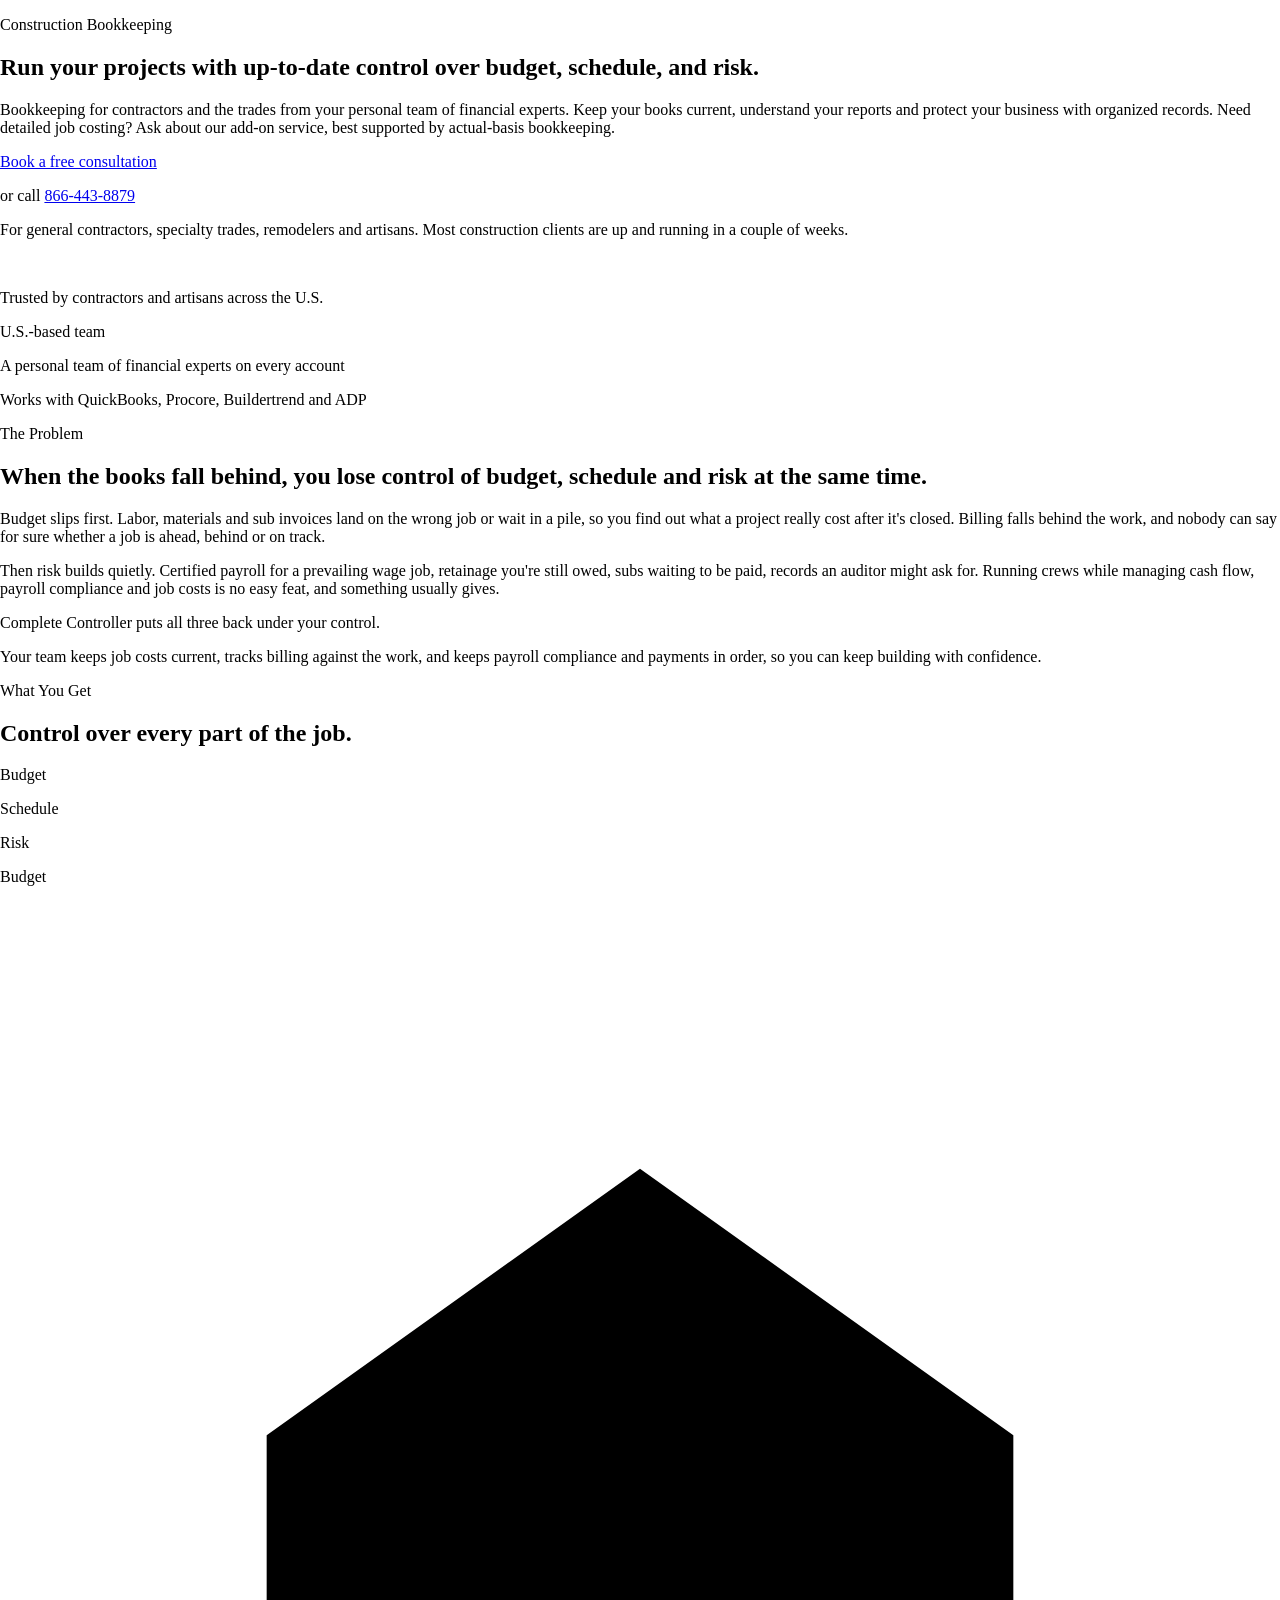
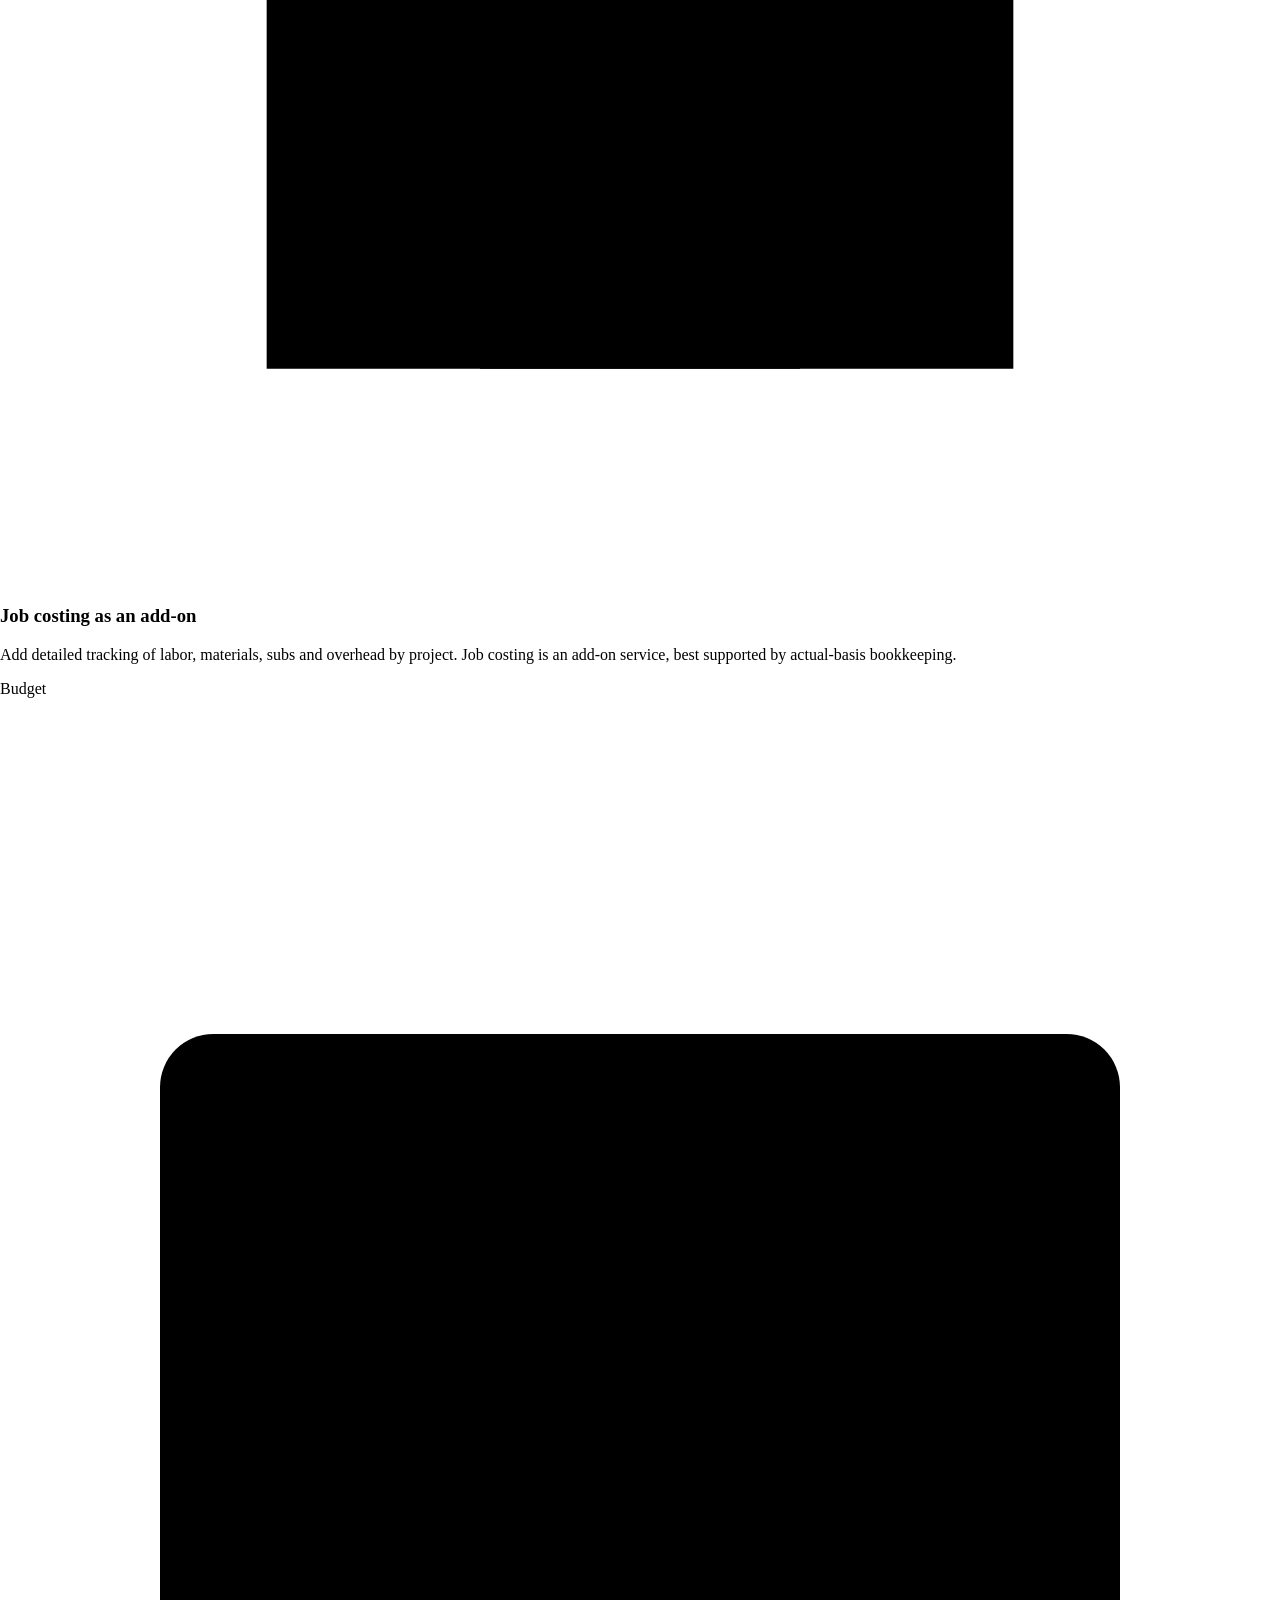
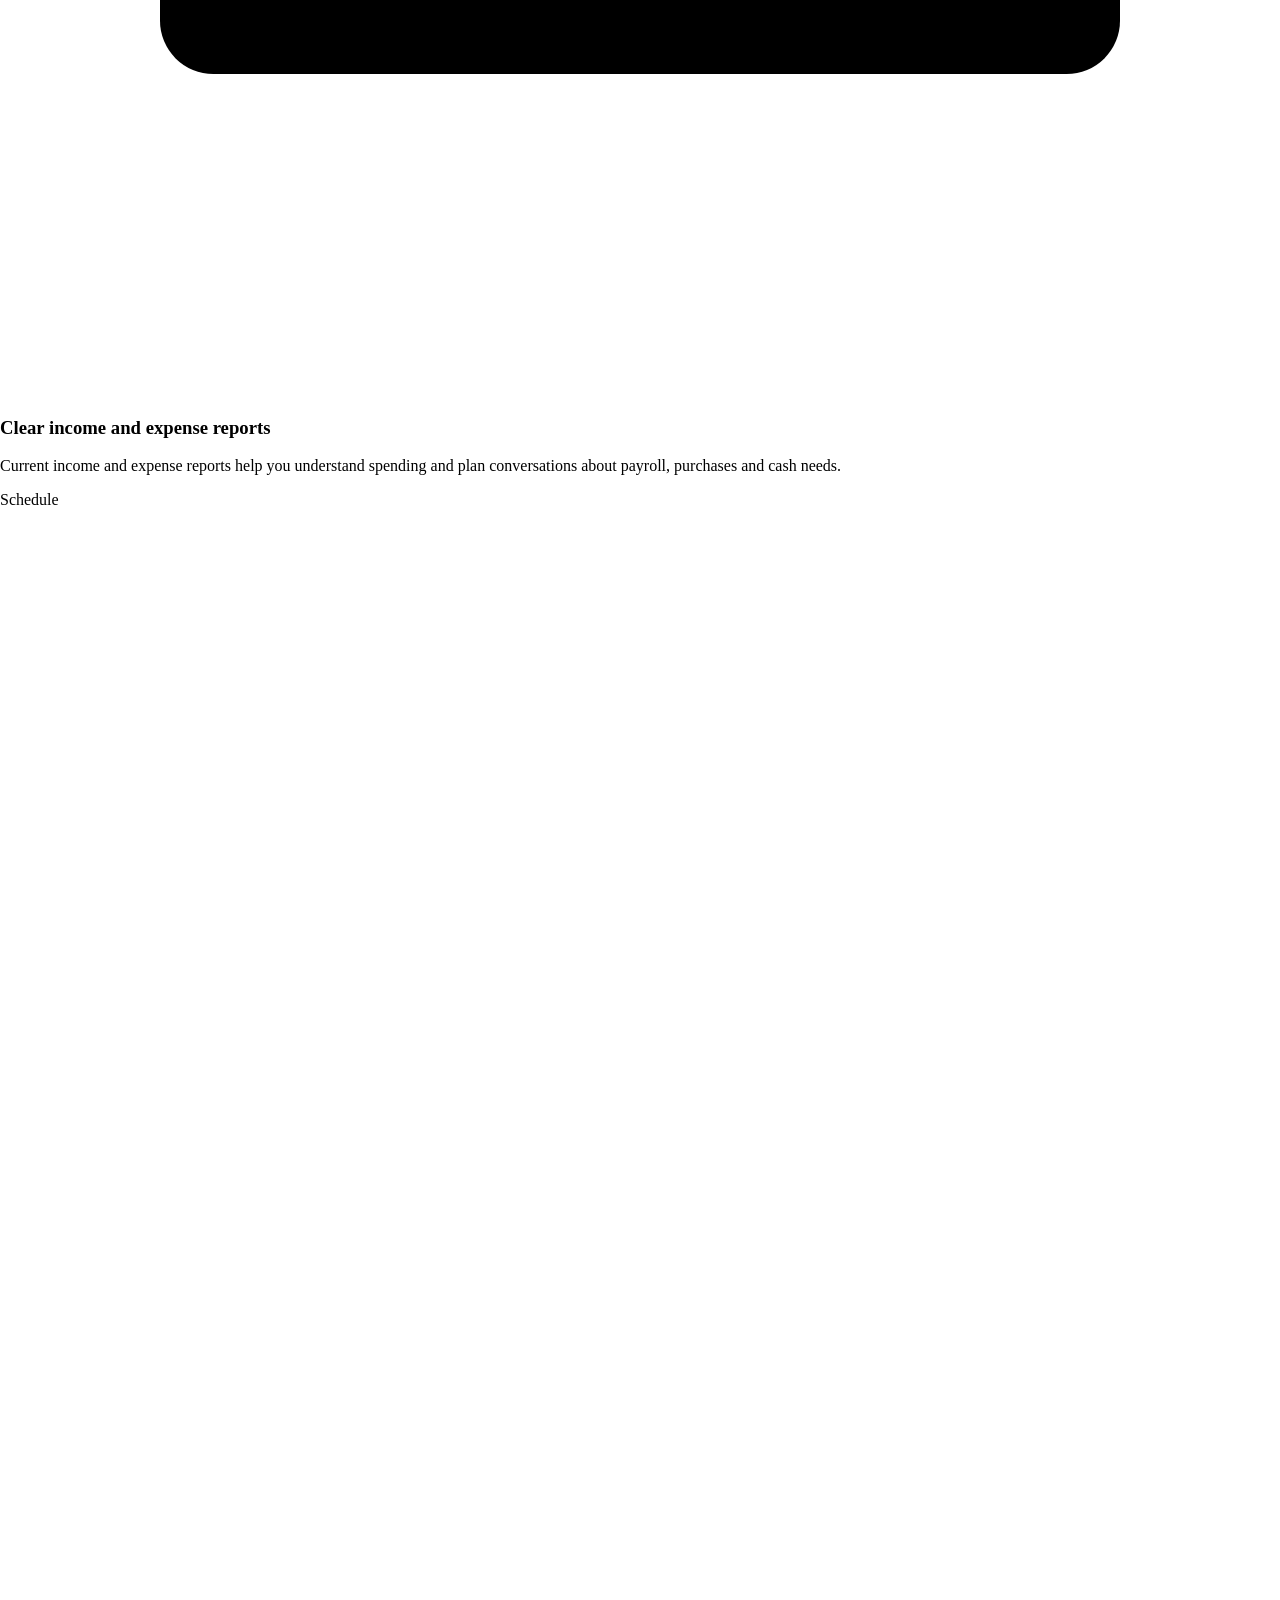
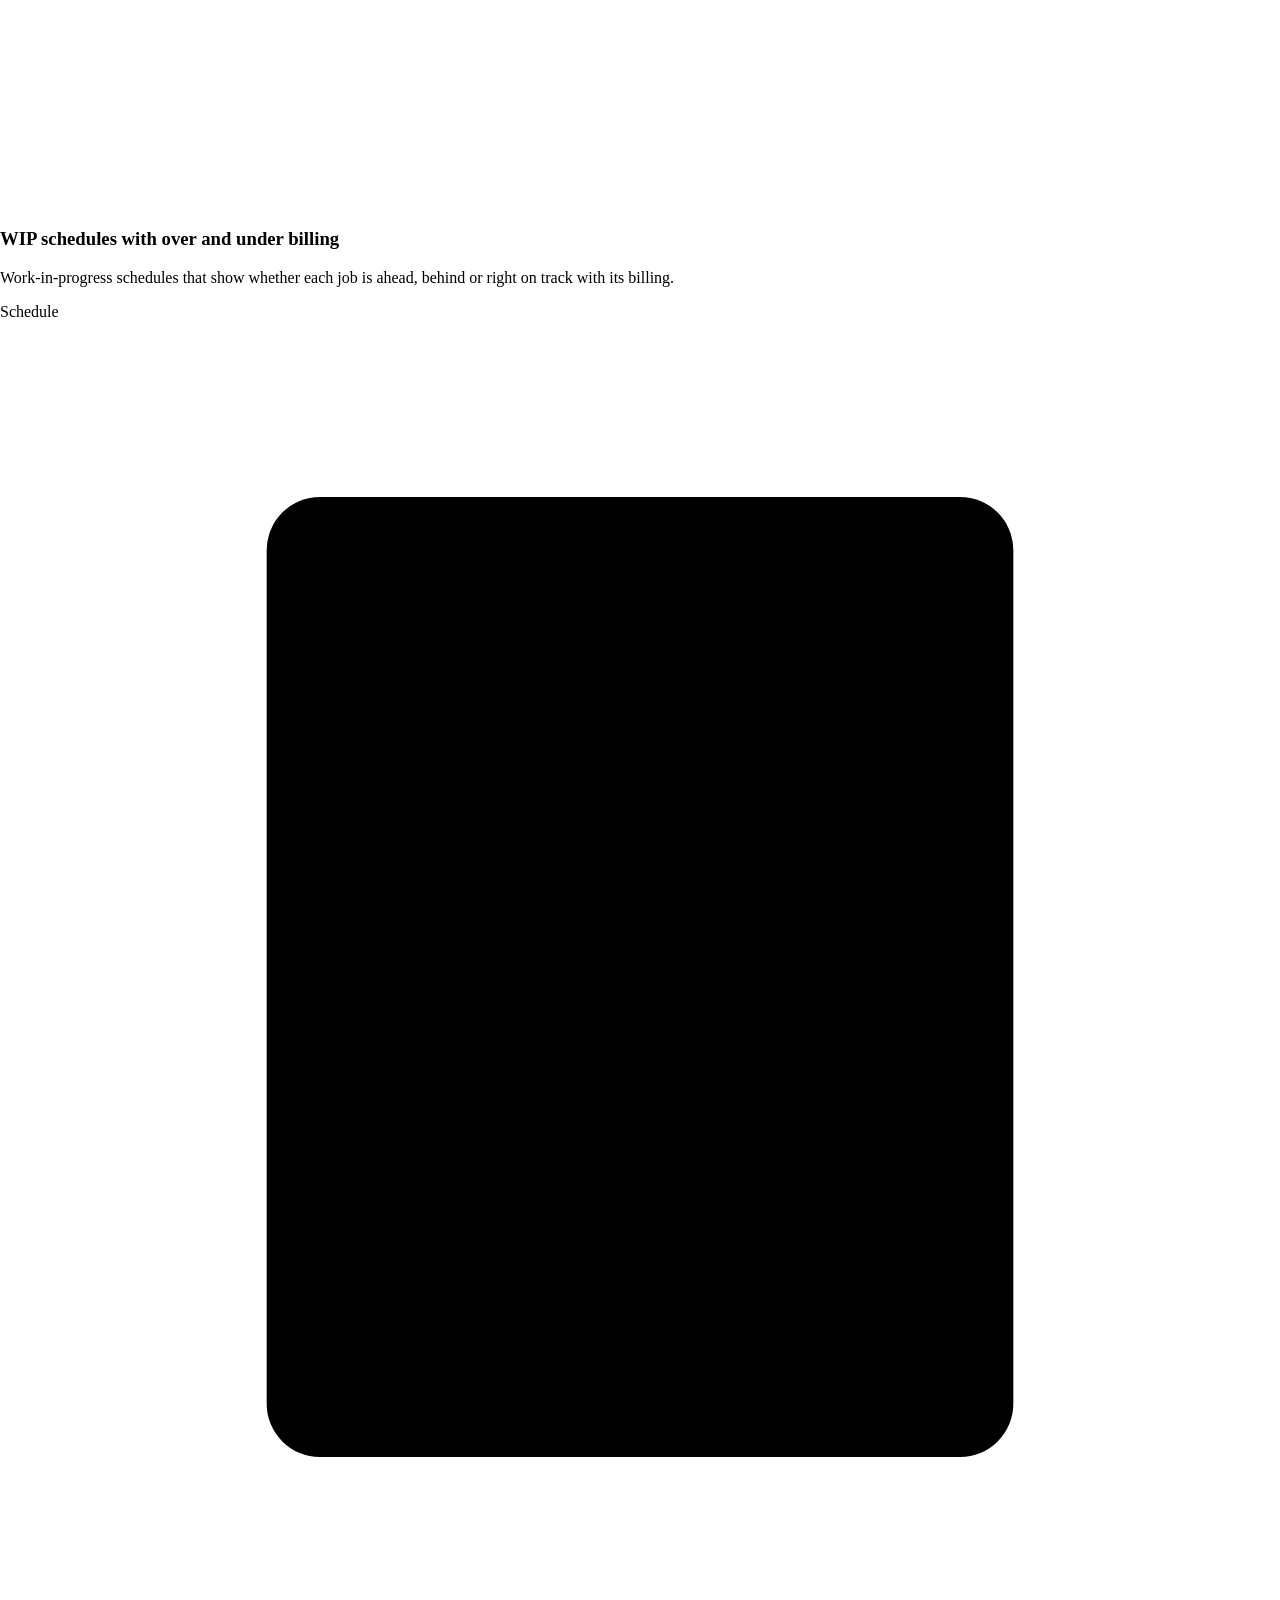
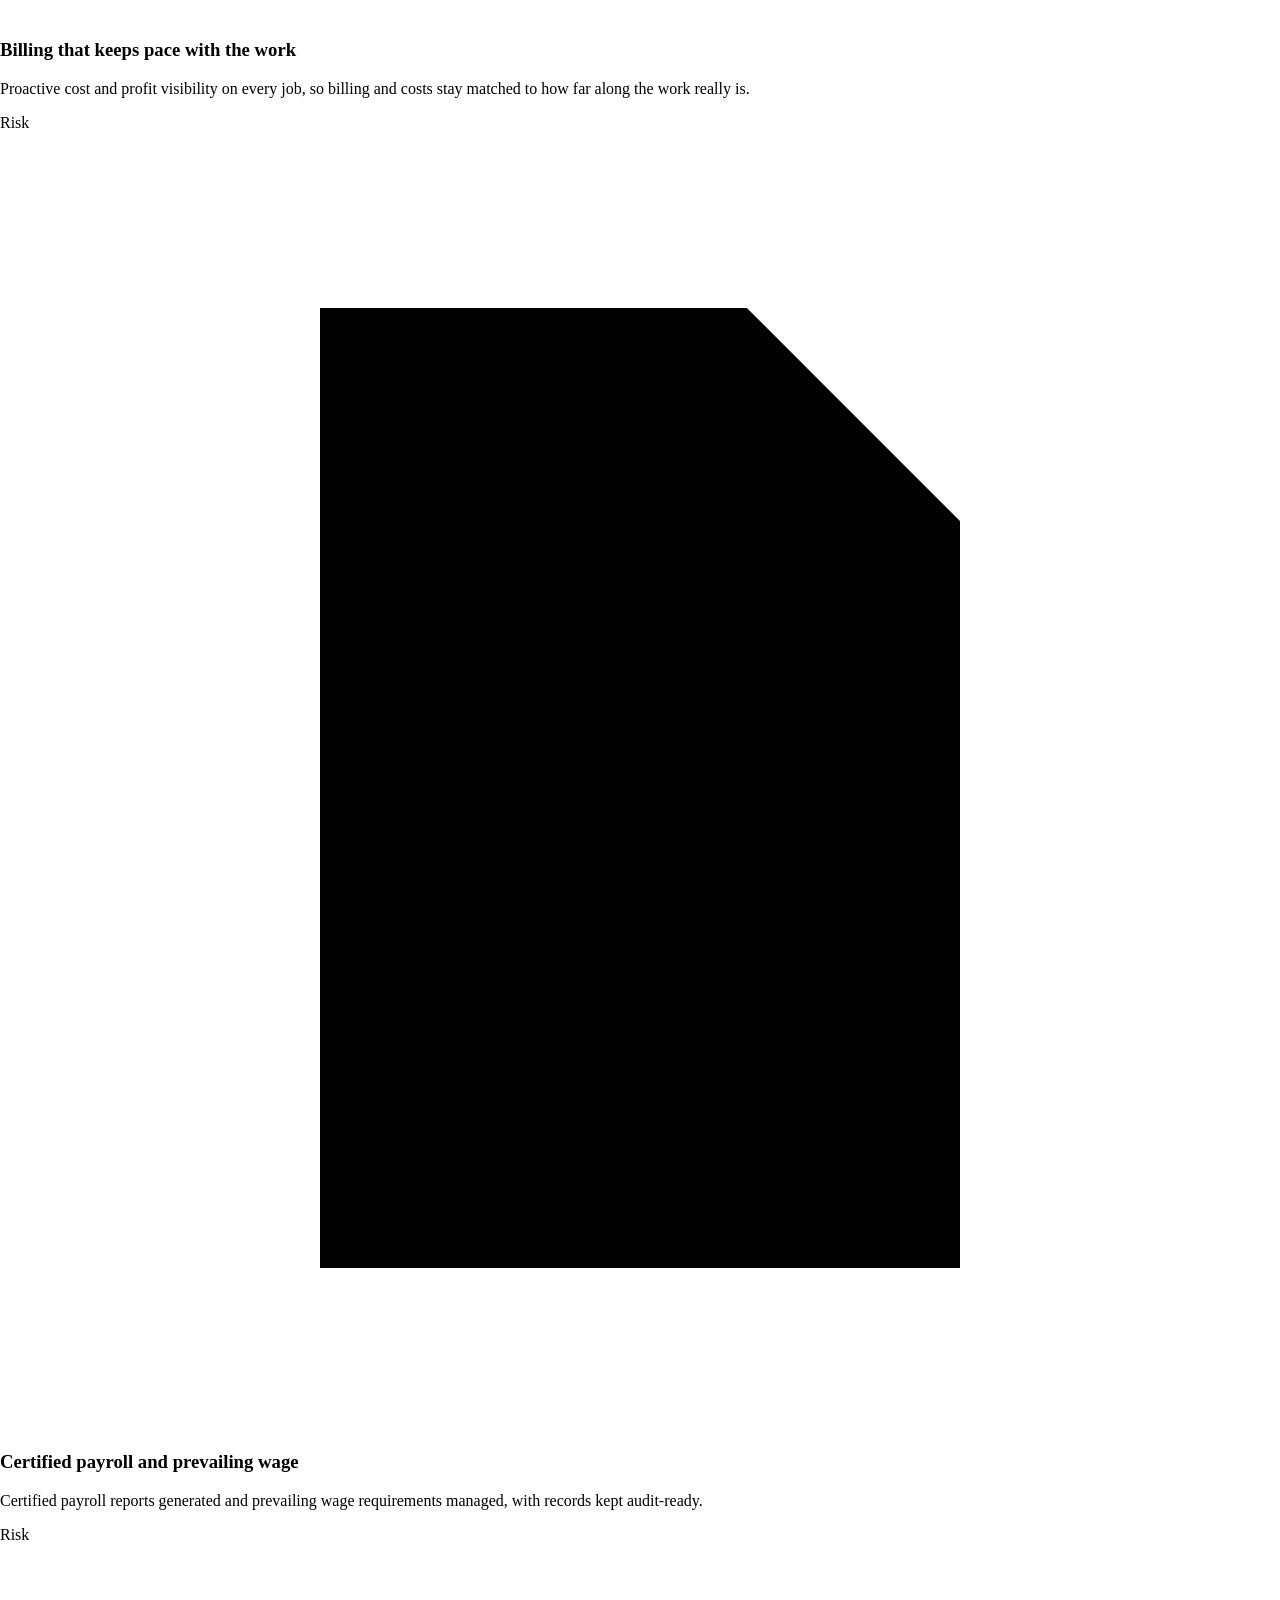
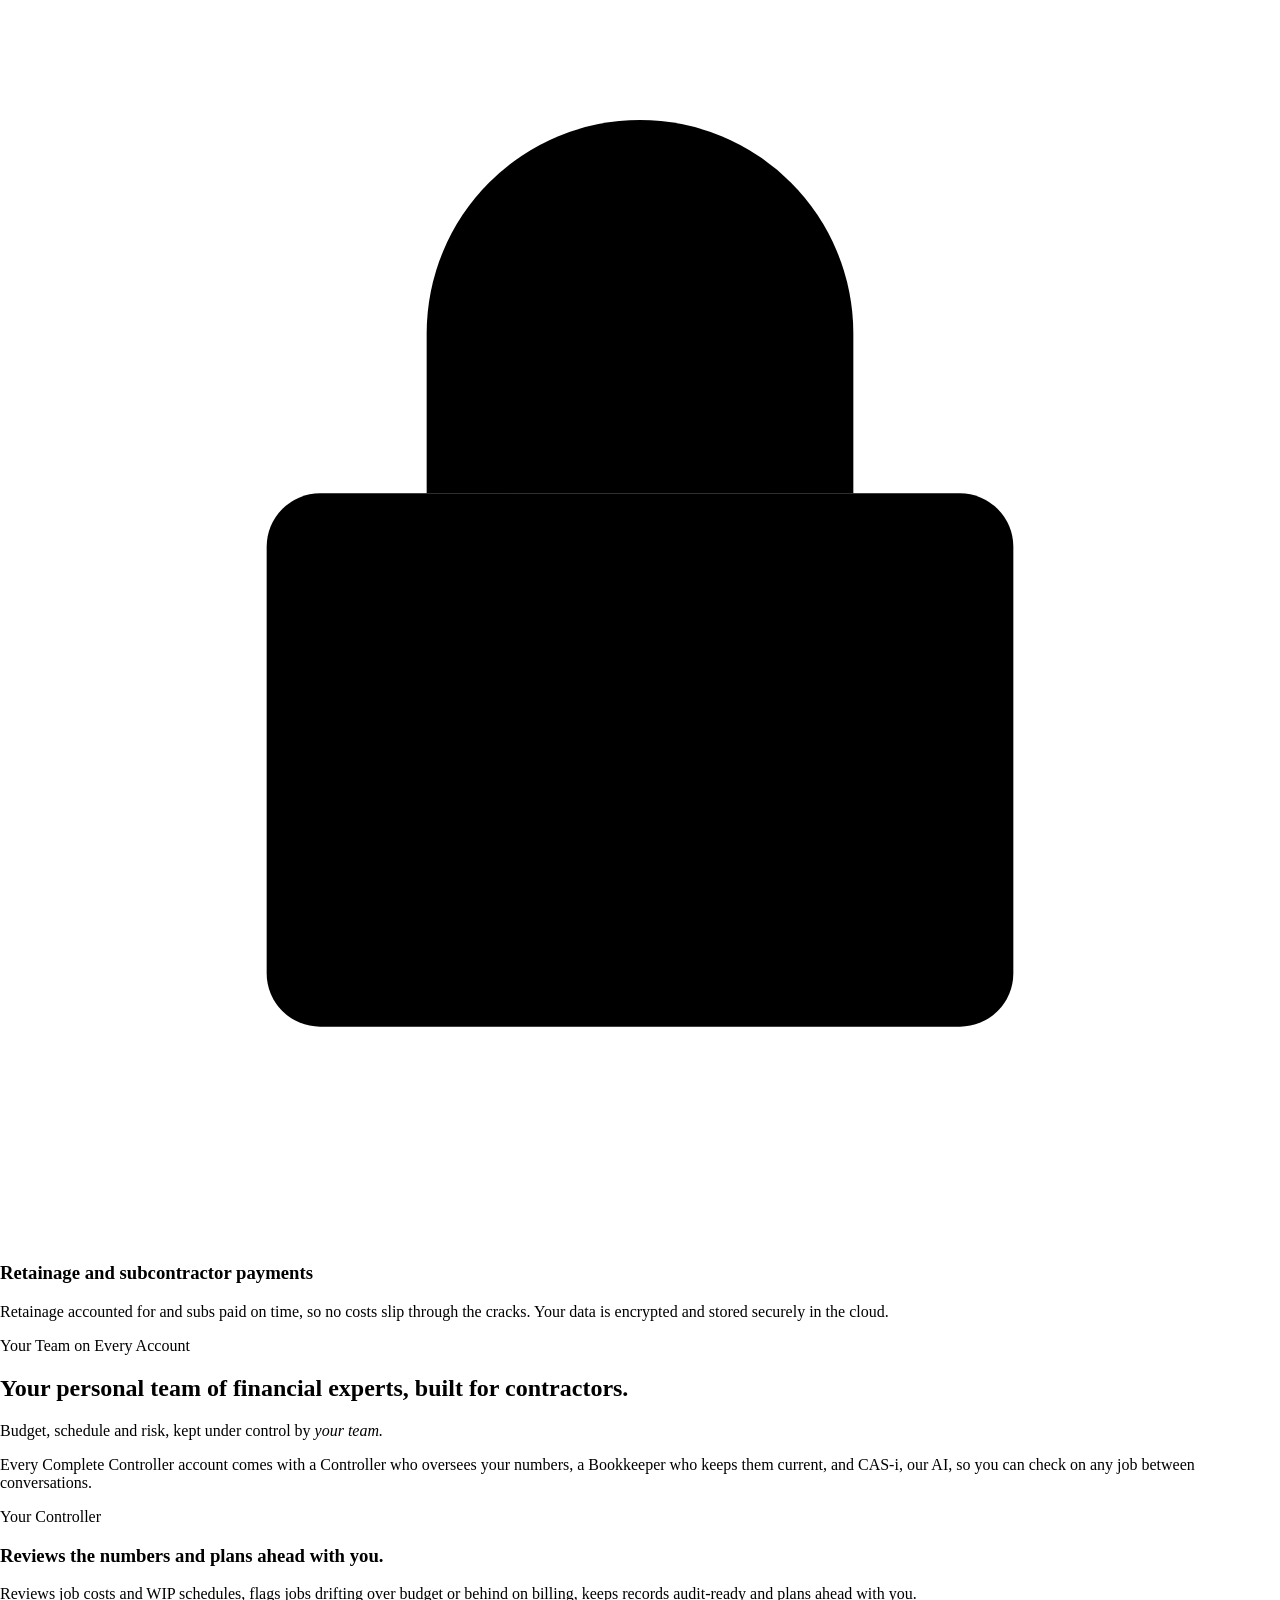
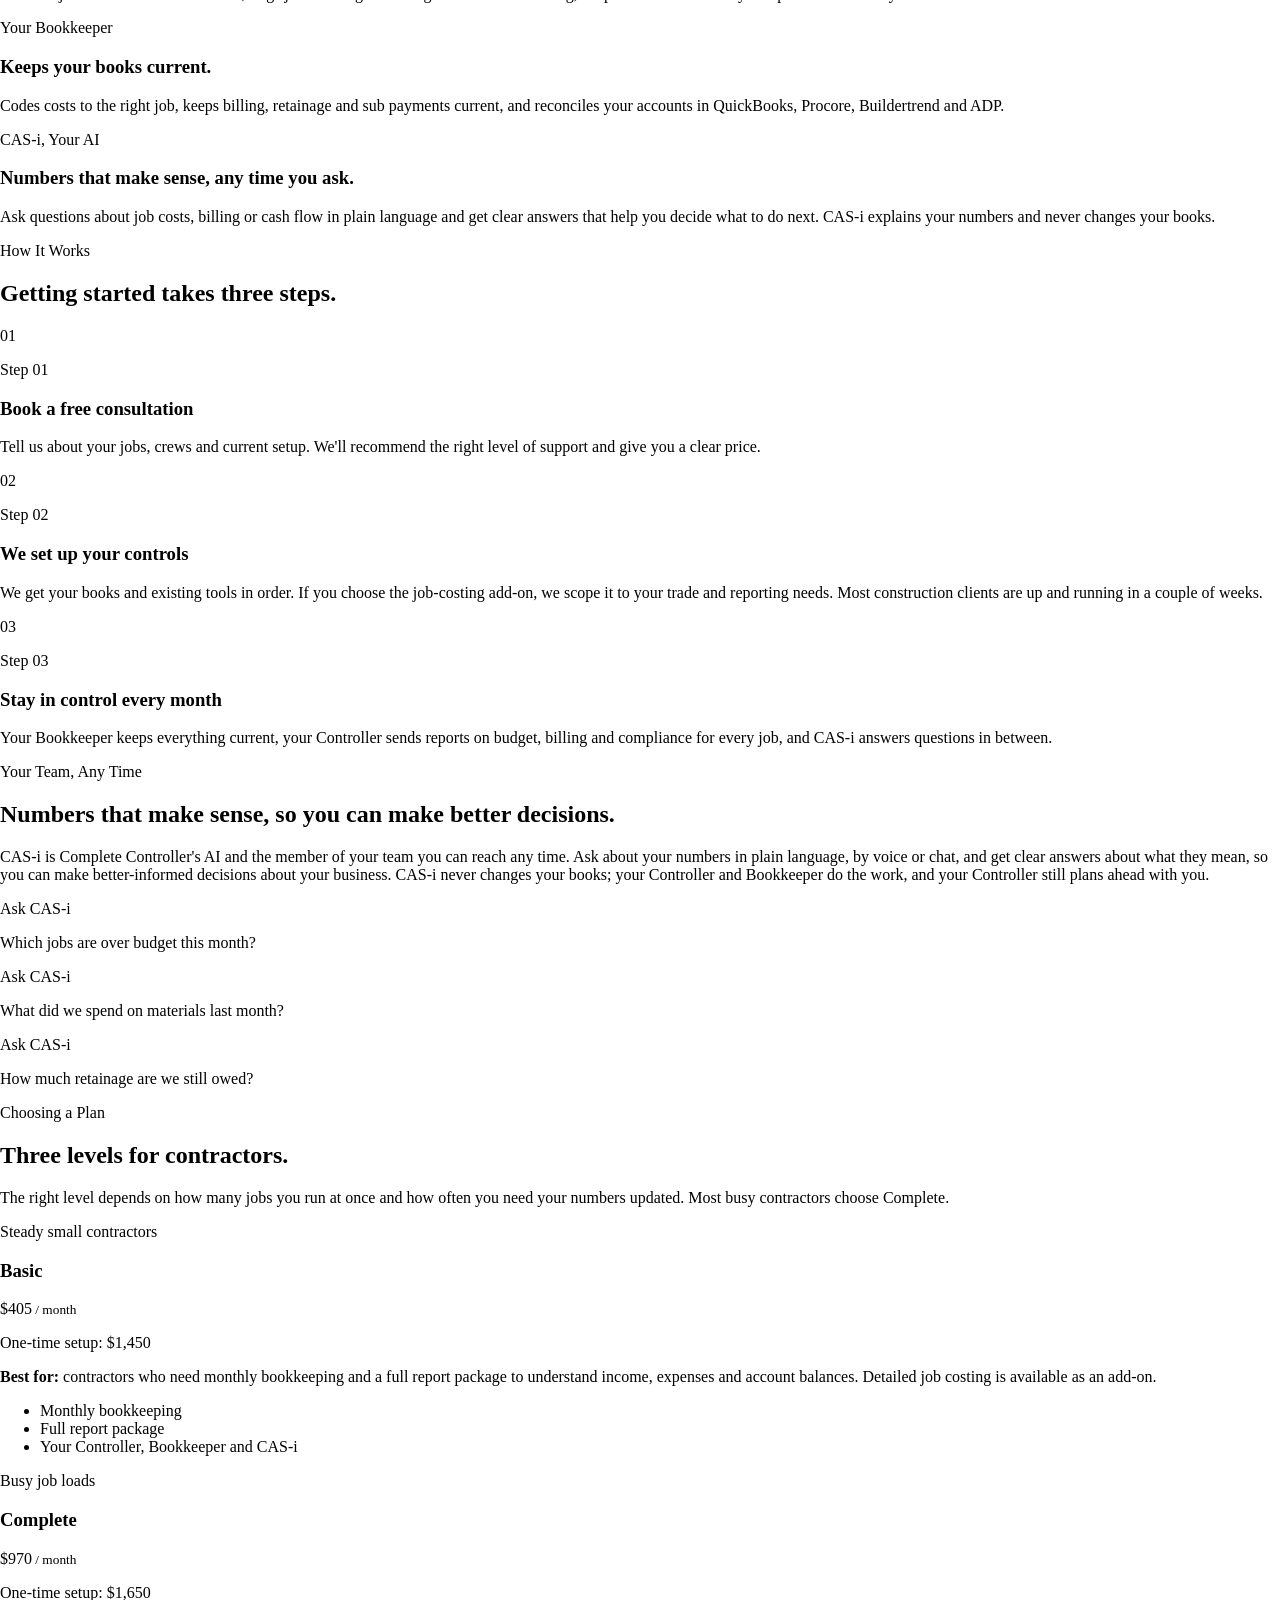
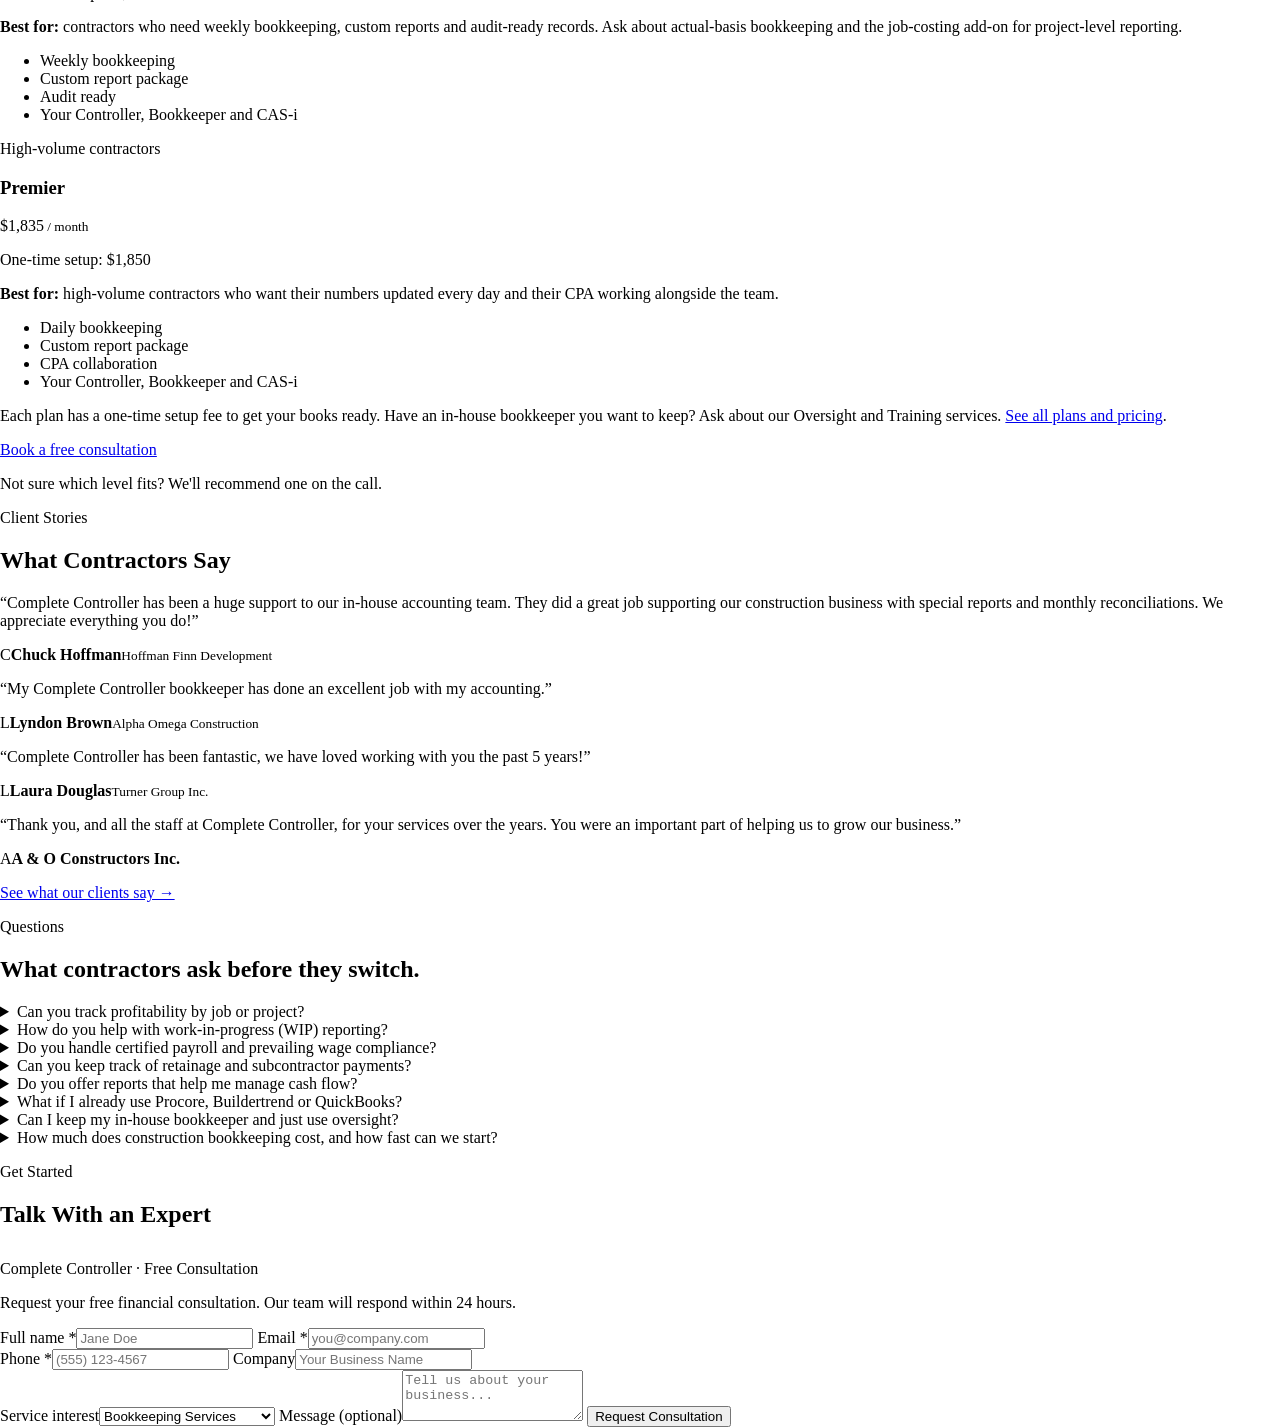
==== commit 9563c61e: "Use root asset paths and page-only font names in HTML export Stephen found two issues in staging: - " ====
--- a/html/index.html
+++ b/html/index.html
@@ -5,7 +5,7 @@
 <meta name="viewport" content="width=device-width, initial-scale=1">
 <title>Construction | Complete Controller</title>
 <meta name="description" content="Complete Controller — Construction.">
-<link rel="stylesheet" href="assets/css/construction.css">
+<link rel="stylesheet" href="/assets/css/construction.css">
 <style>body{margin:0}</style>
 </head>
 <body>
@@ -46,7 +46,7 @@
 </div>
 
 
-<figure class="wp-block-image size-full cc-hero-ledger__art"><img src="assets/images/construction-industry-construction.svg" alt=""/></figure>
+<figure class="wp-block-image size-full cc-hero-ledger__art"><img src="/assets/images/construction-industry-construction.svg" alt=""/></figure>
 
 </div>
 
@@ -775,6 +775,6 @@
 
 </div>
 </main>
-<script src="assets/js/construction.js" defer></script>
+<script src="/assets/js/construction.js" defer></script>
 </body>
 </html>
